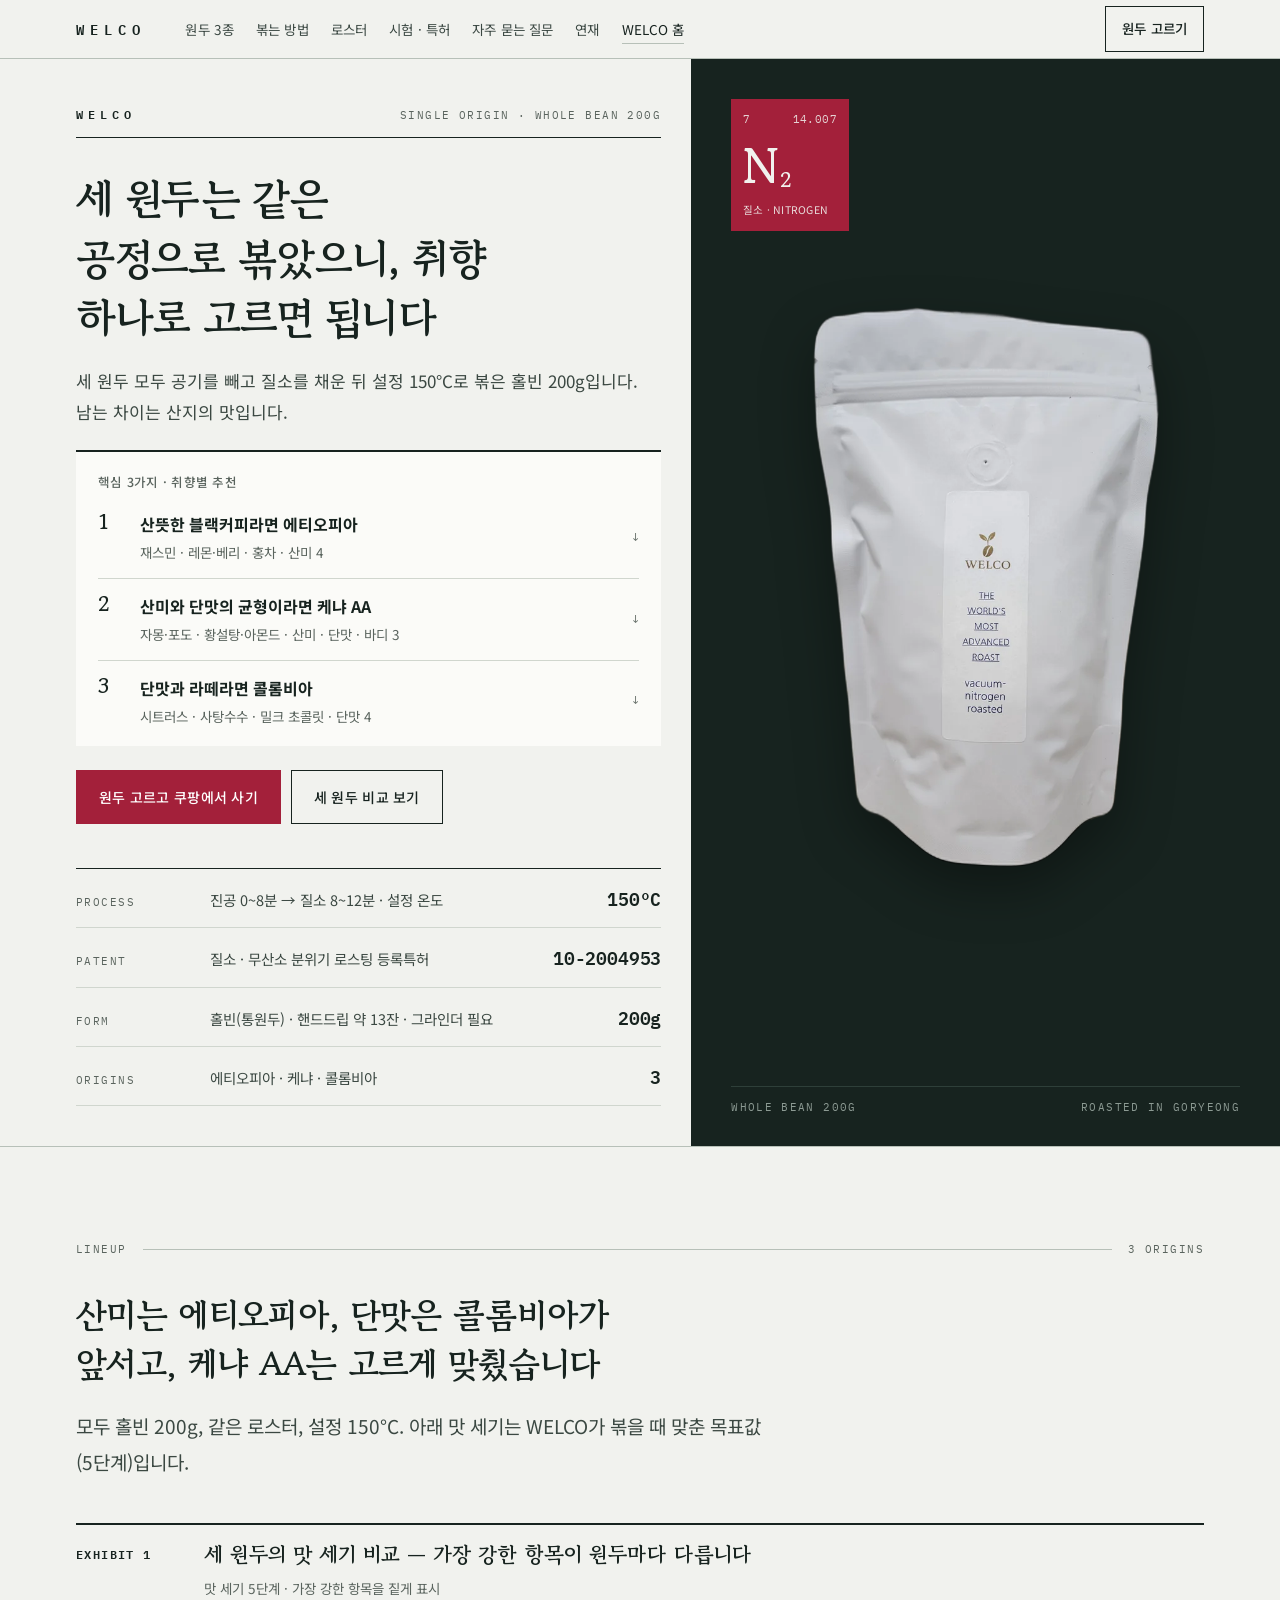
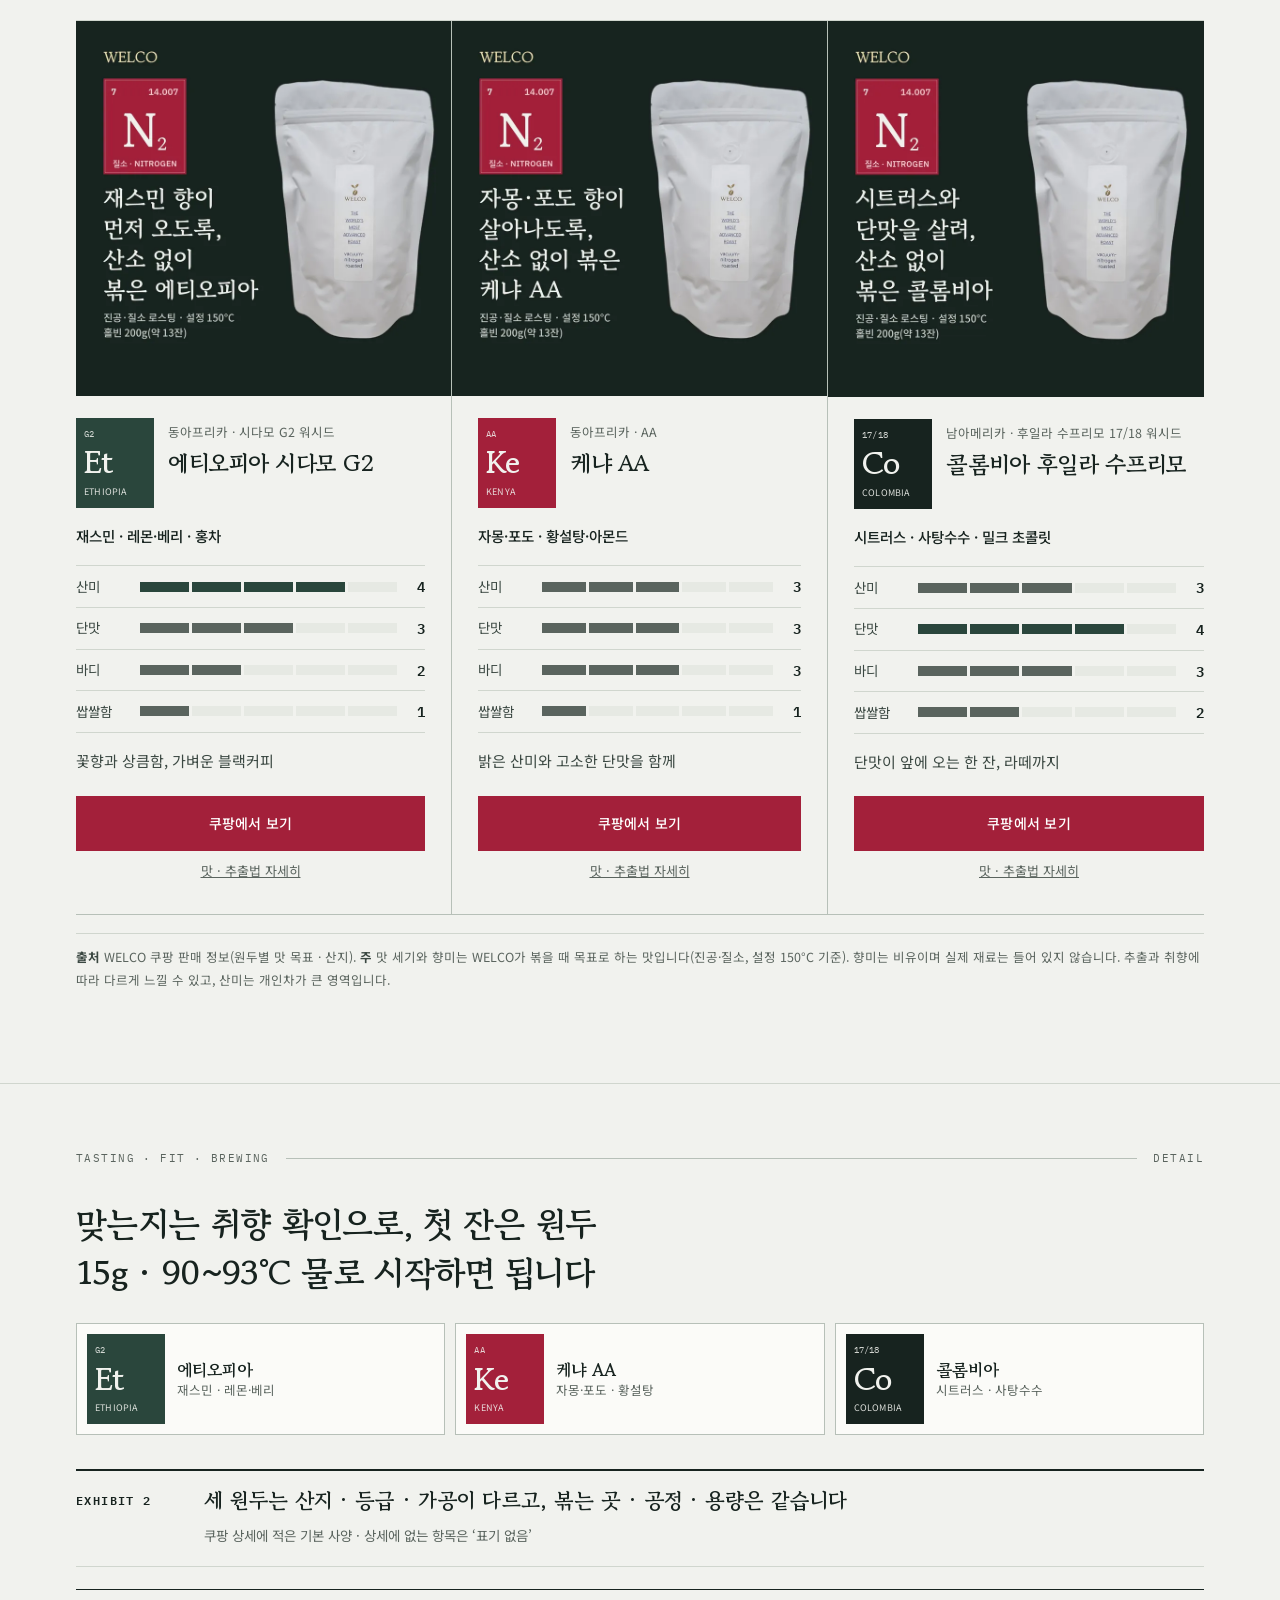
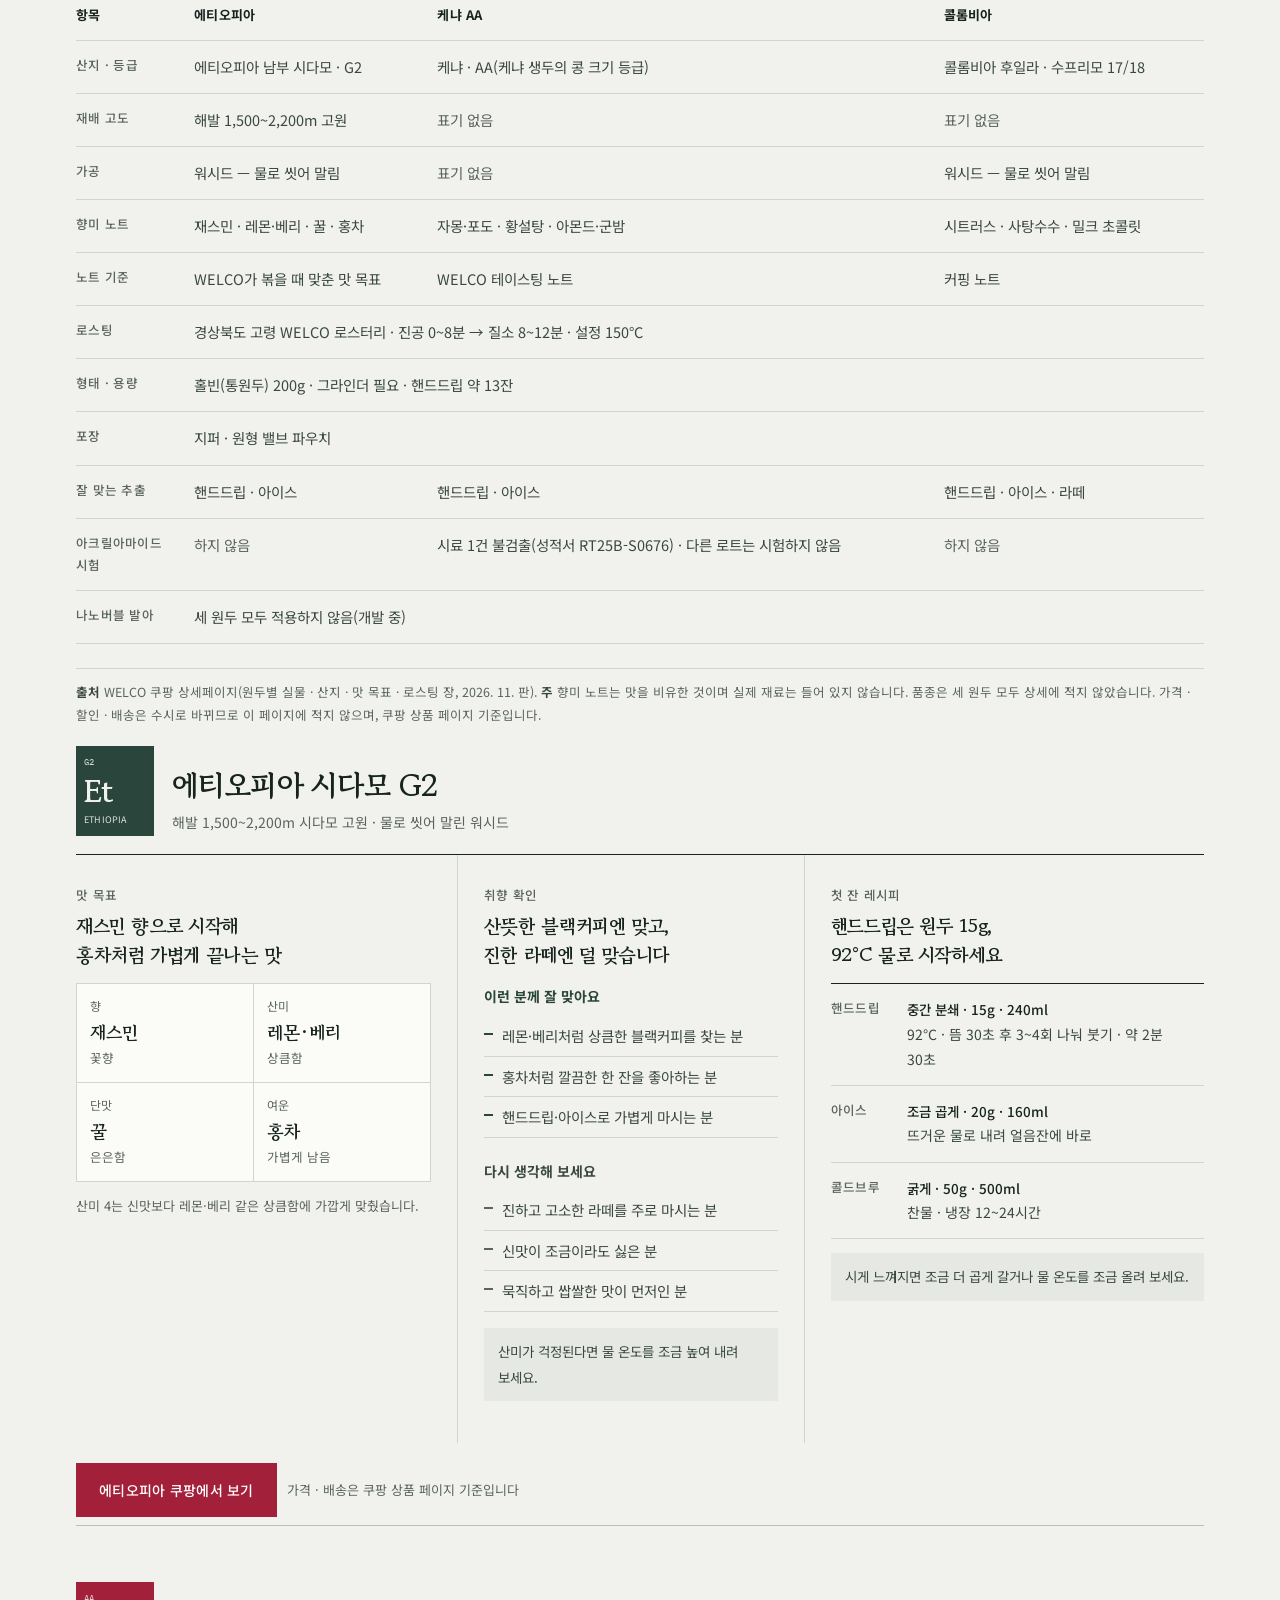
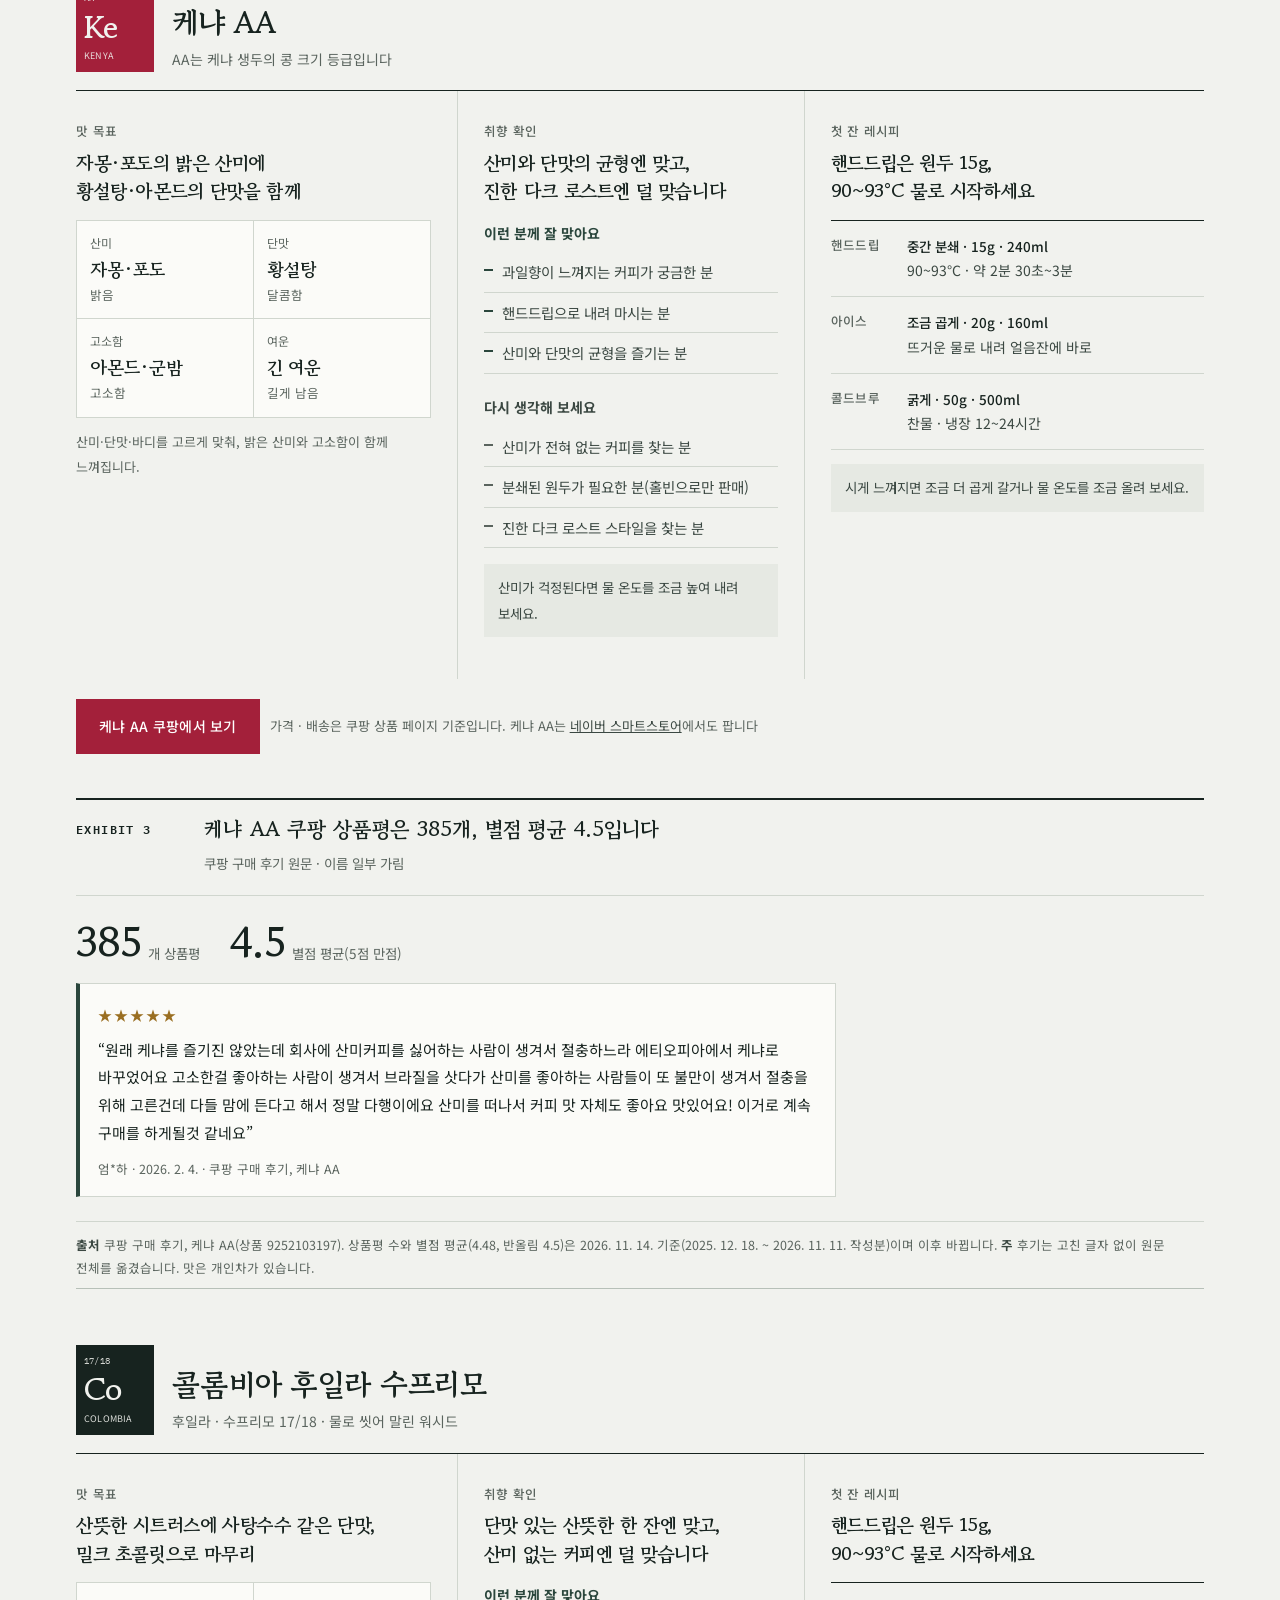
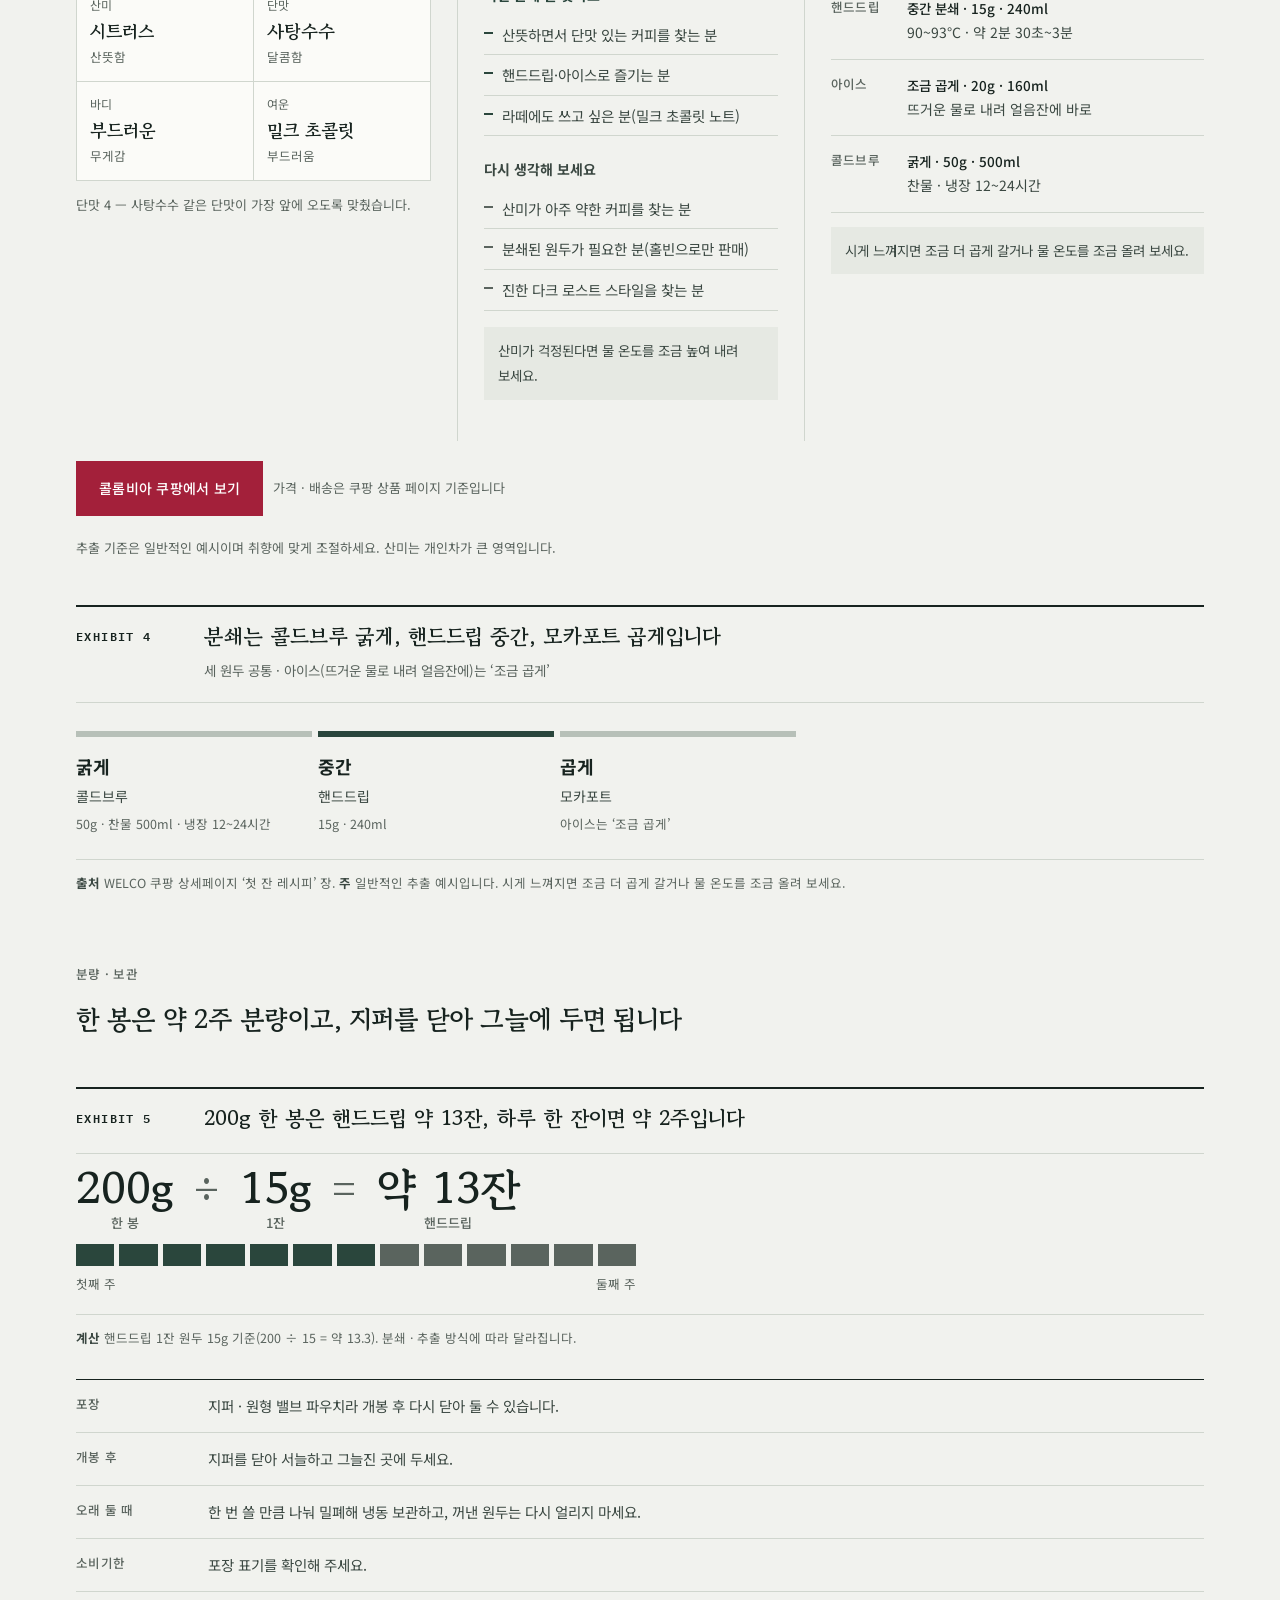
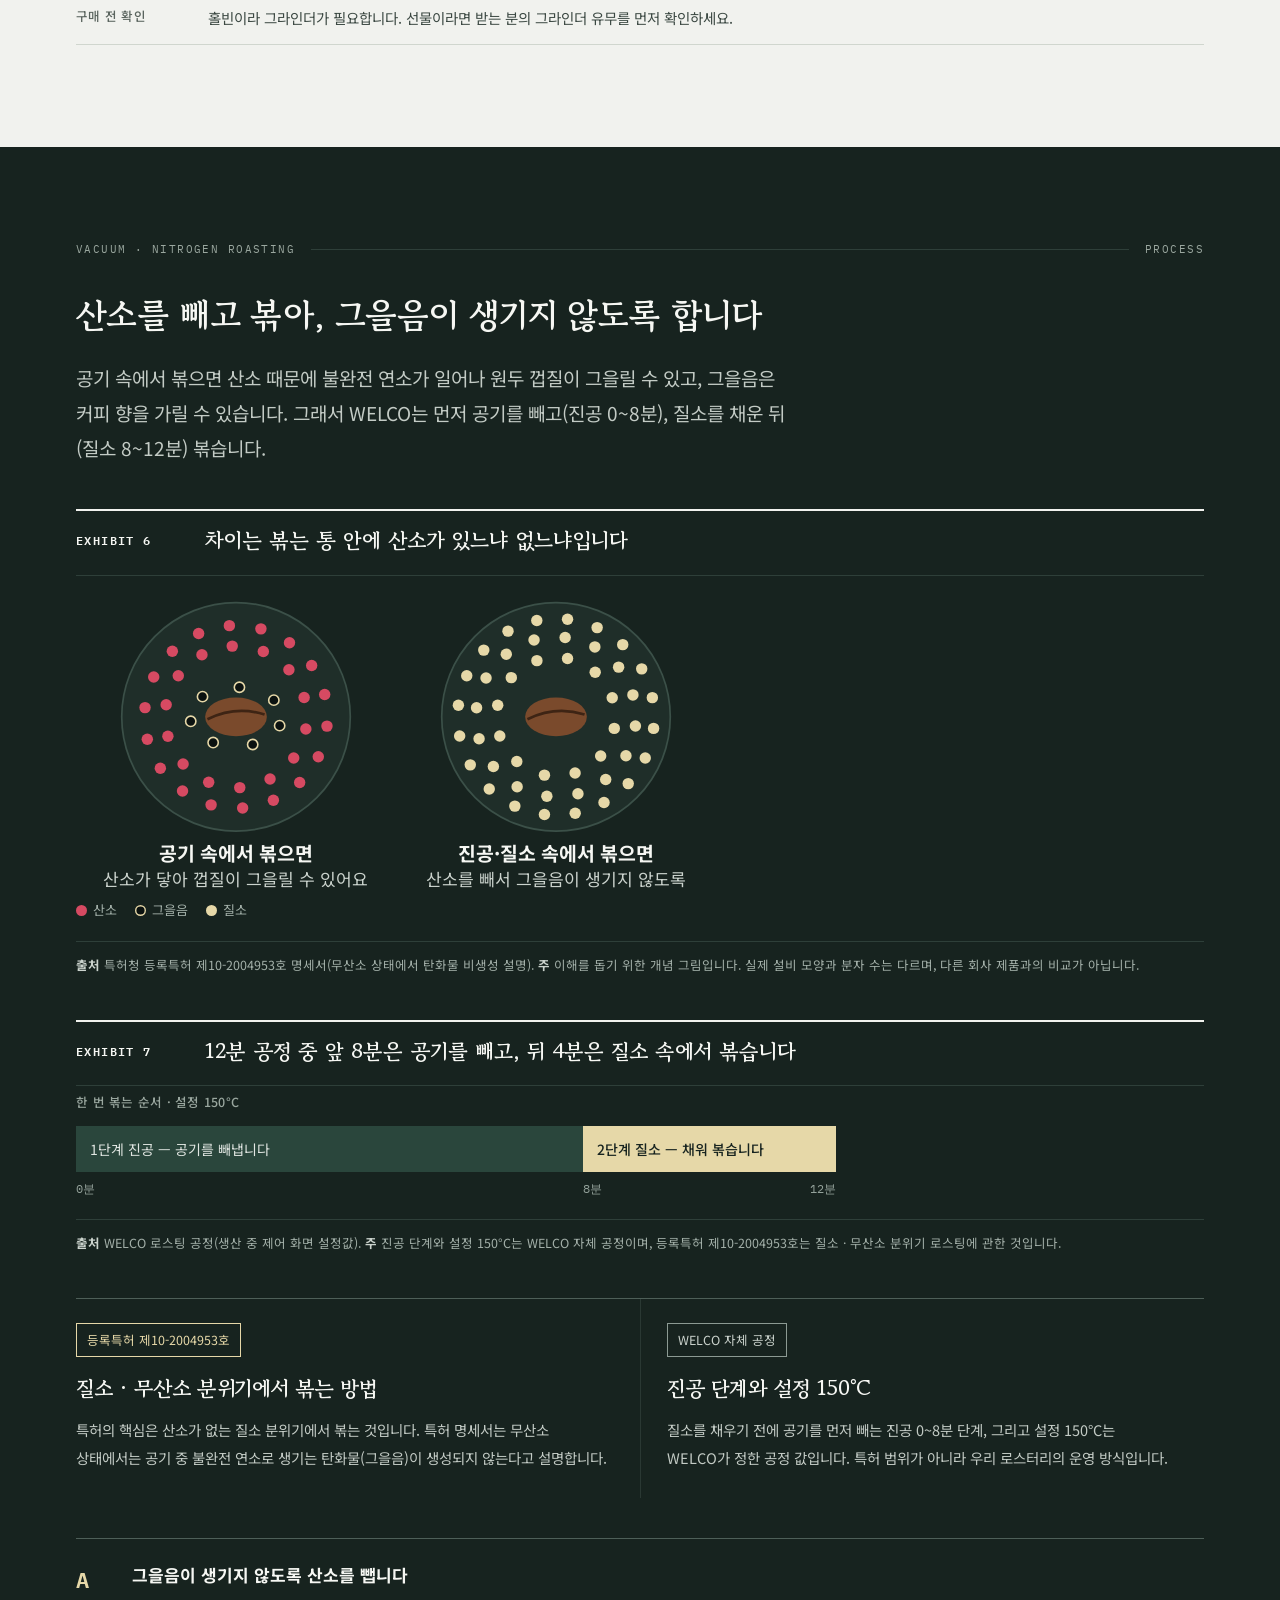
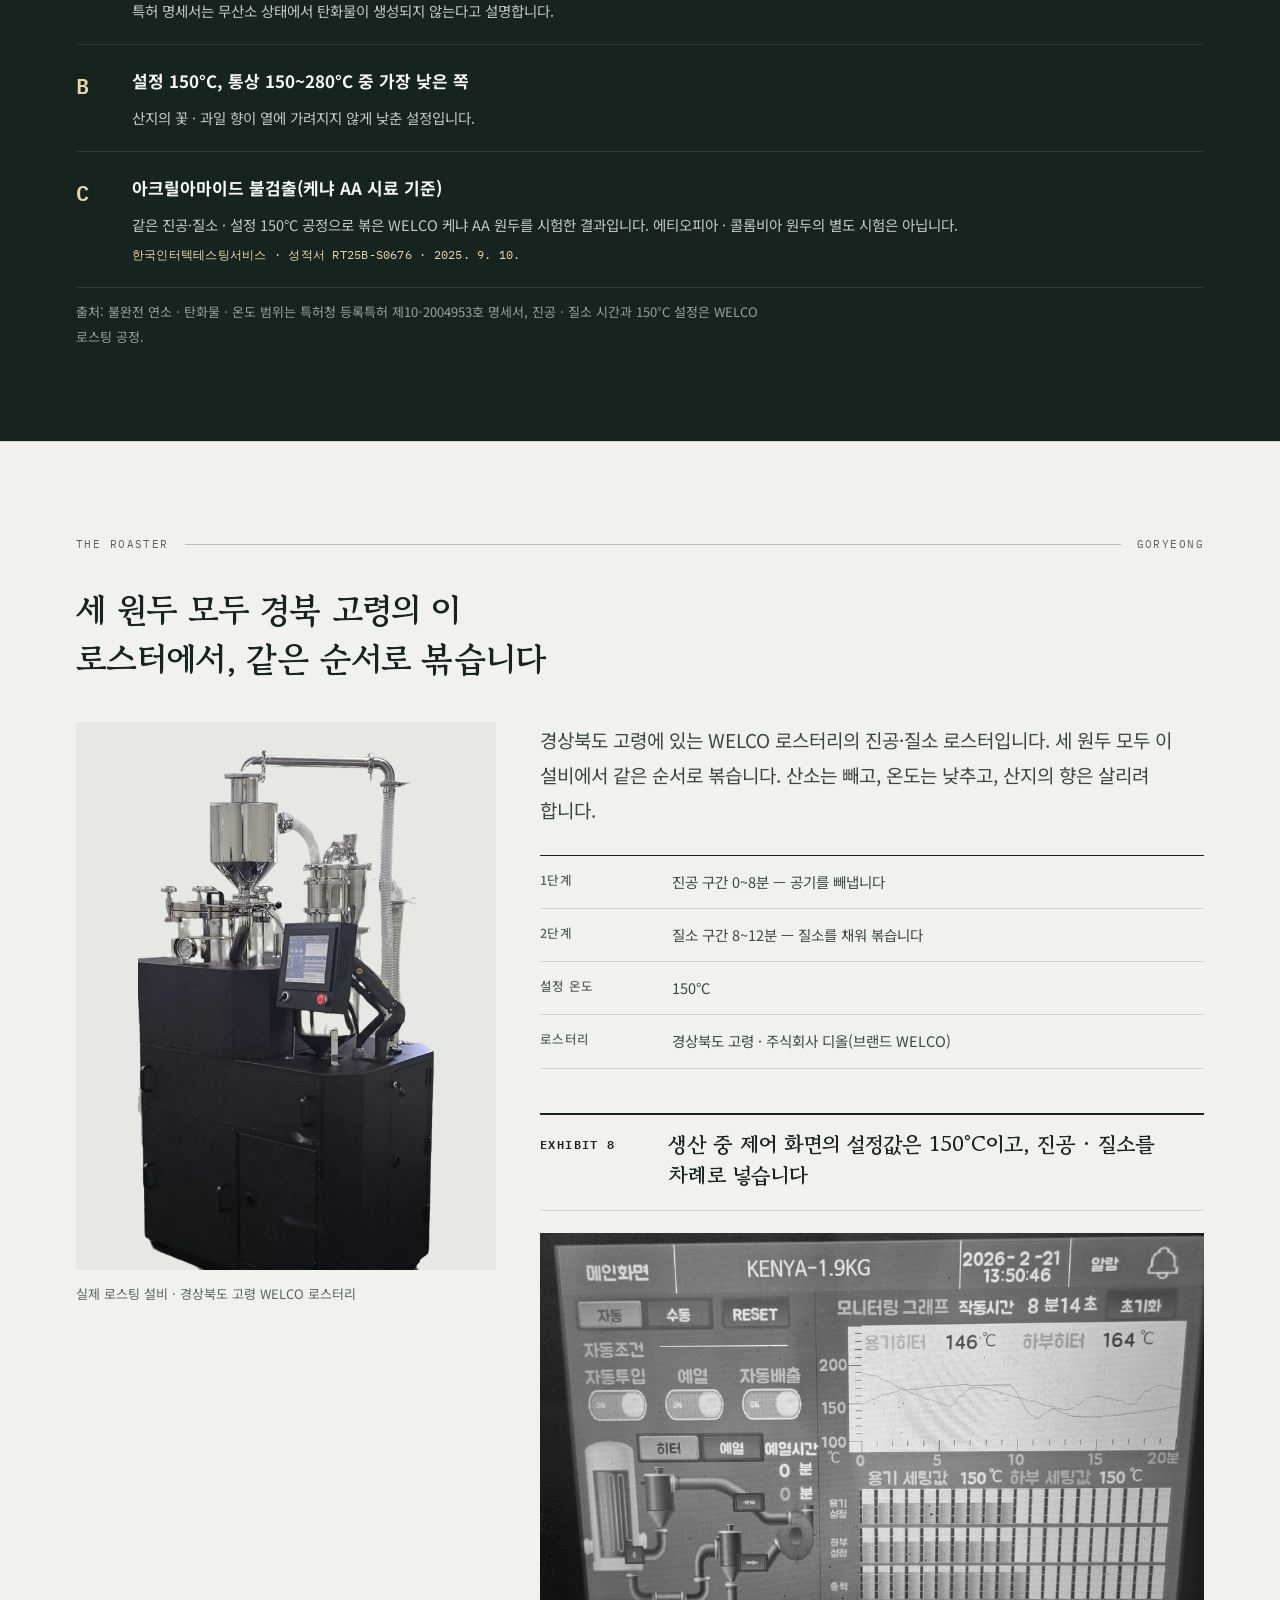
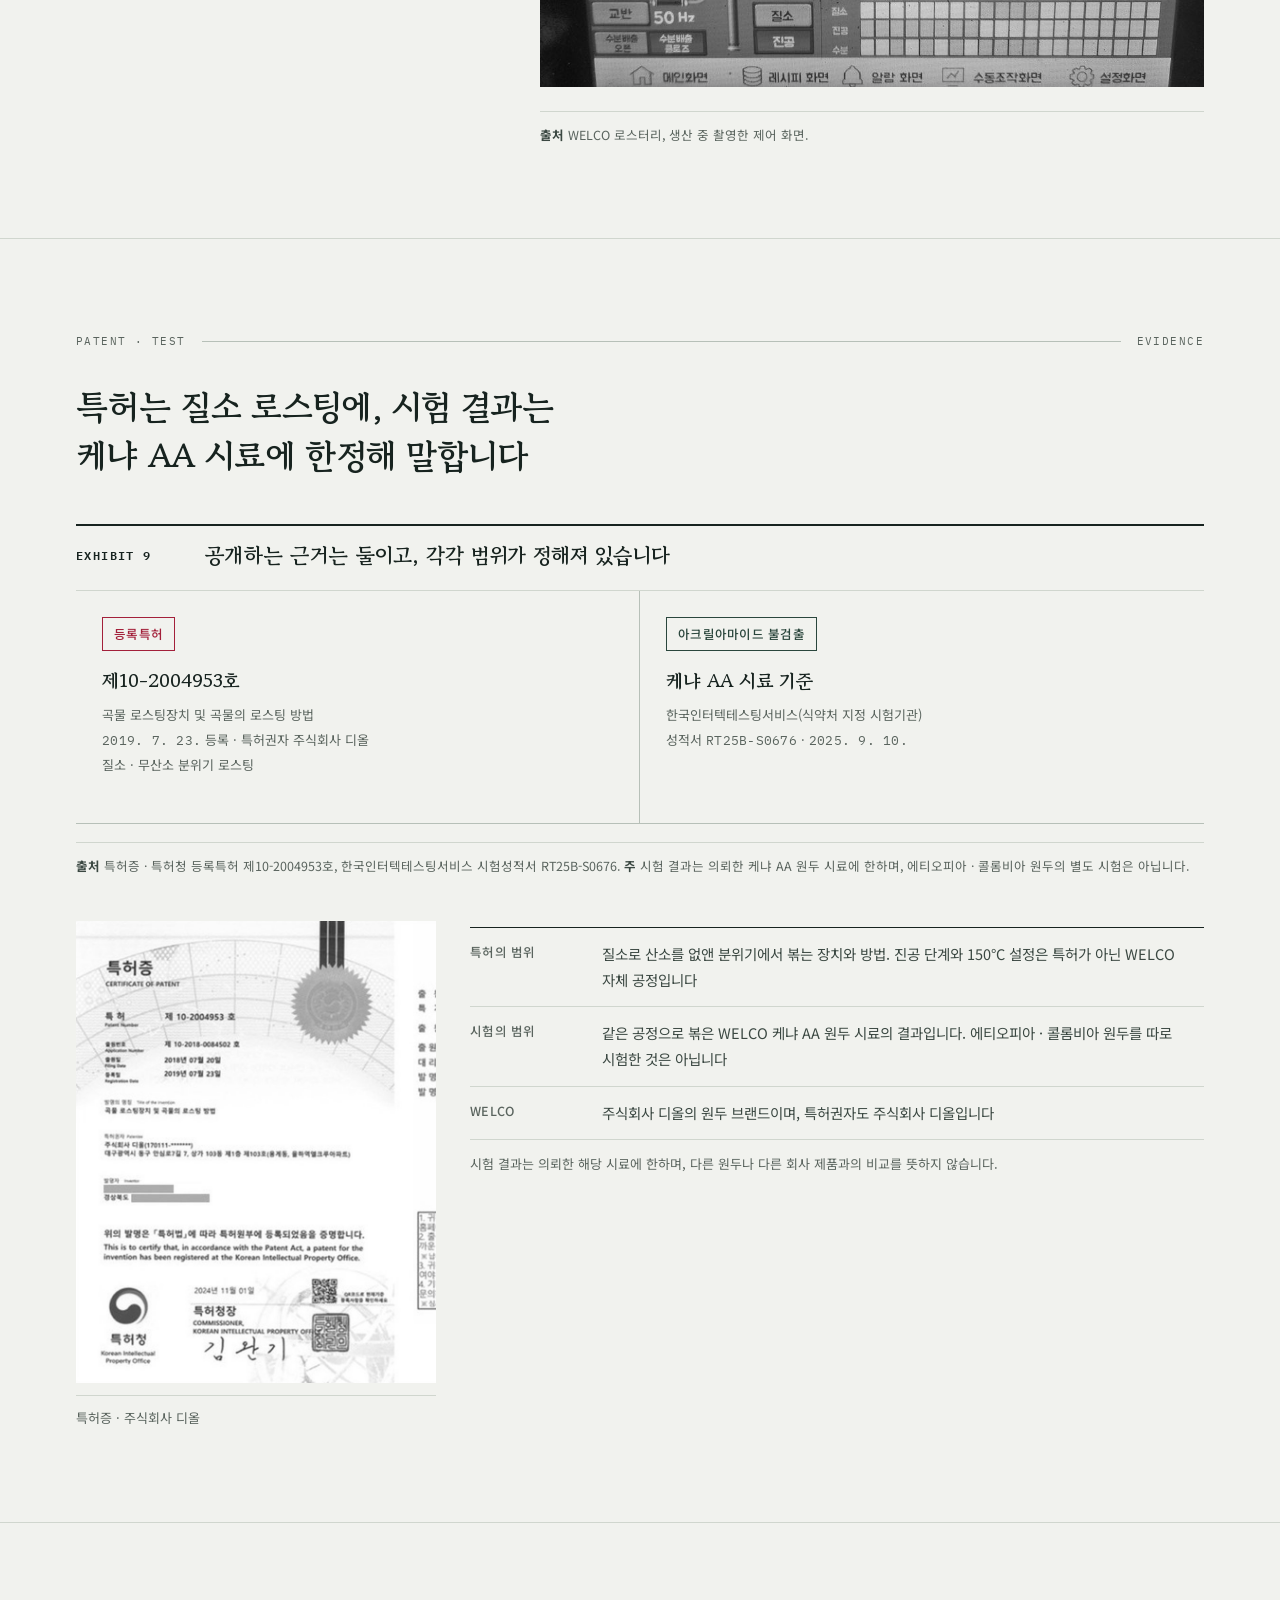
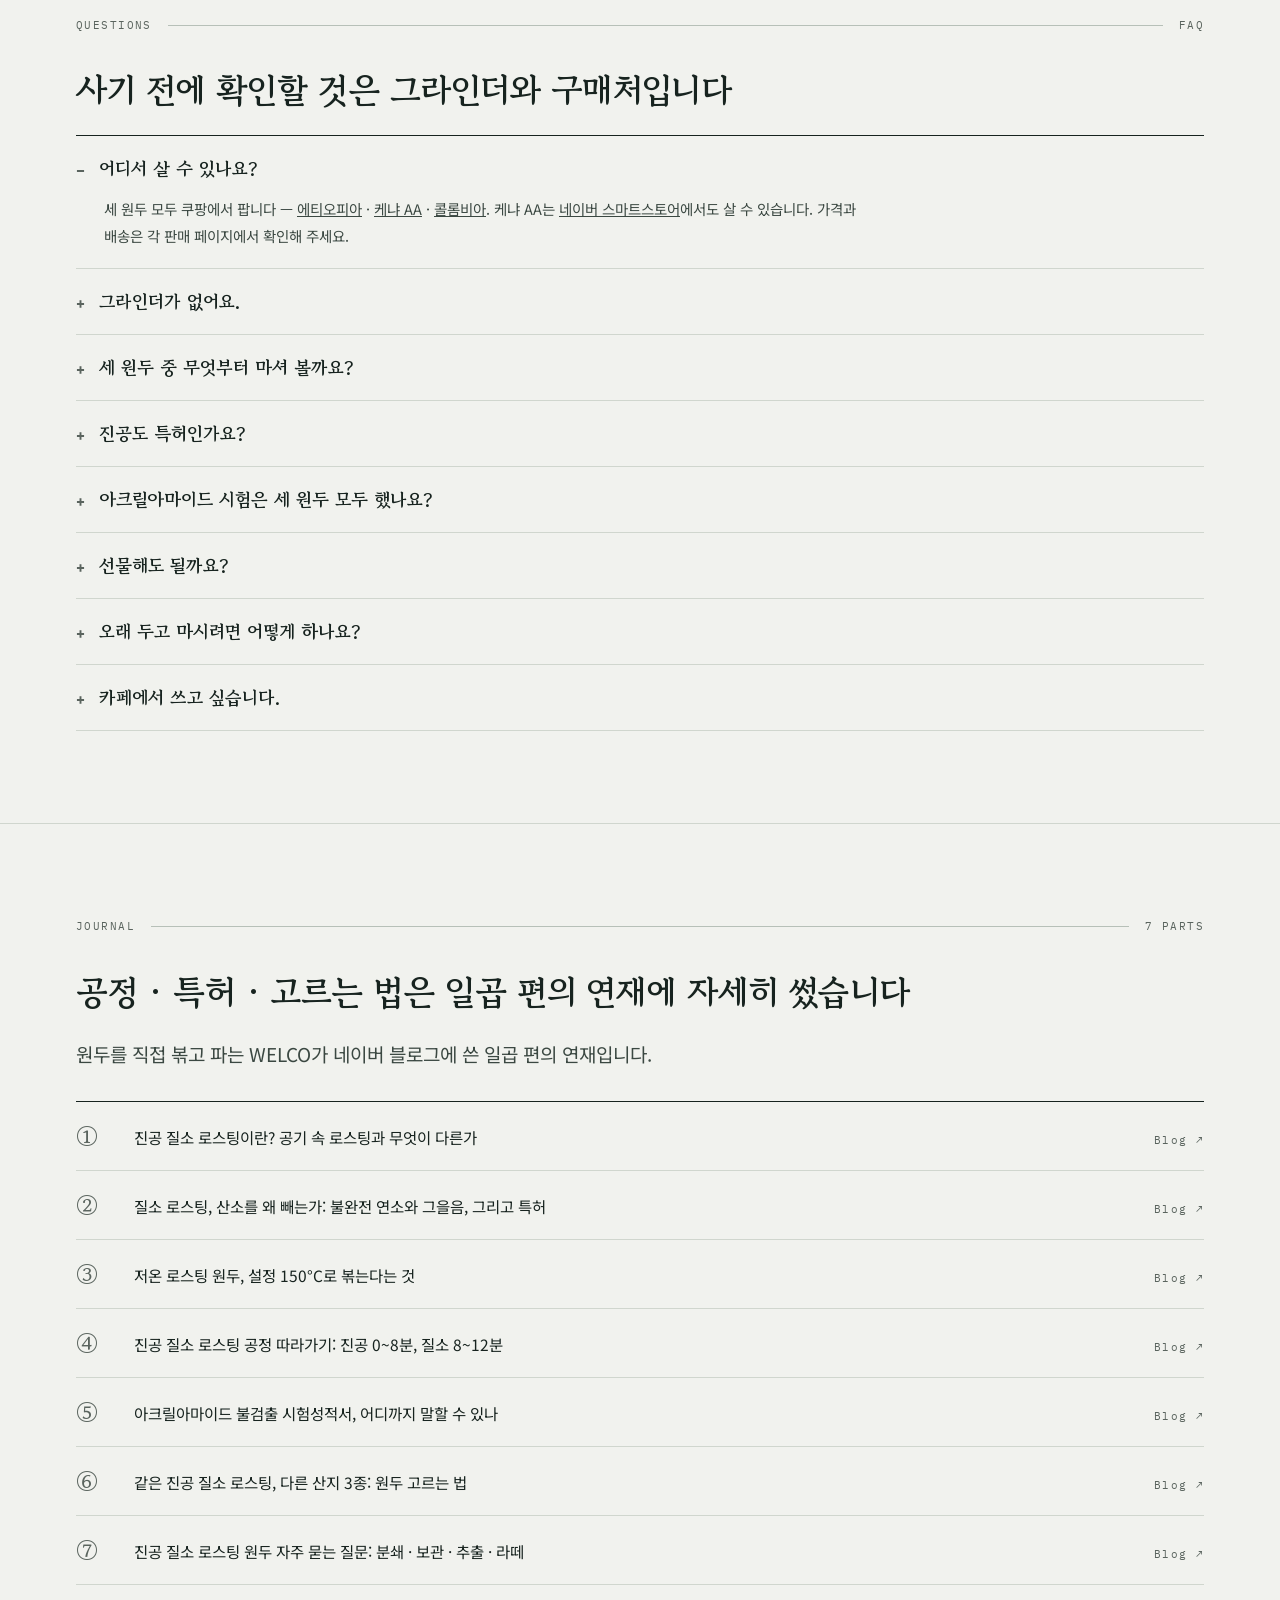
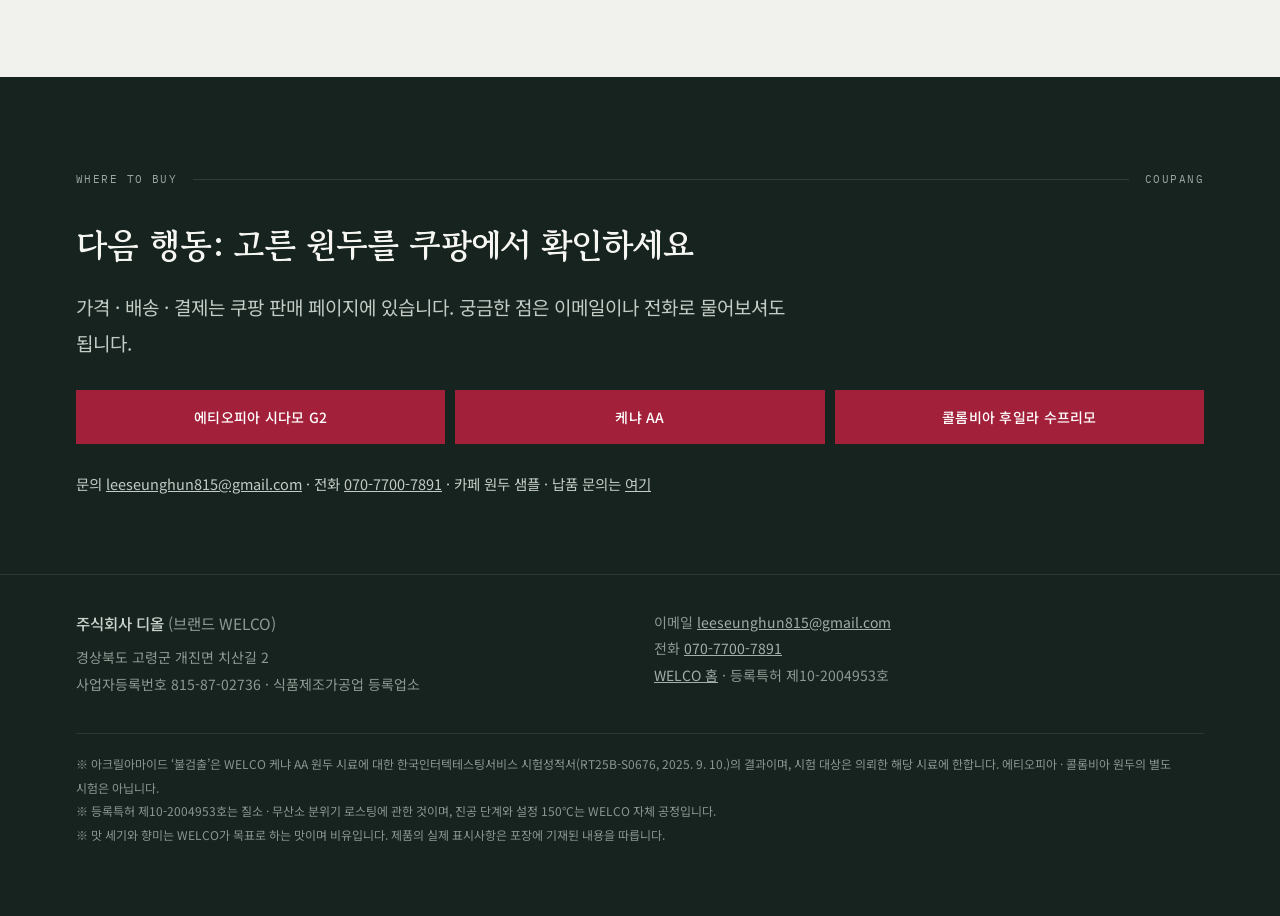
==== shop.html @ 60a8bdaa "shop: 쿠팡 상세에만 있던 정보 반영(기본 사양·후기·분쇄 가이드) - Exhibit 2 세 원두 기본 사양 비교(산지·등급·고도·가공·노트 기준·로스팅·형태·포장·추출·아크릴" ====
<!DOCTYPE html>
<!--
  ============================================================================
  WELCO (주식회사 디올) — B2C 원두 3종 / shop.html  (v3, 2026-11-15)
  디자인 시스템 v3 "N₂ SHEET" — assets/spec.css 를 index.html과 공유한다.

  내용 원천 = 쿠팡 판매 정보(상세 원고 premium.py · premium_kenya.py · premium_colombia.py
  의 s_summary · s_real · s_taste · s_fit · s_brew · s_qty · s_why · s_next 와 LINEUP 값,
  kenya_reviews_patch.py 의 케냐 쿠팡 구매 후기 — 원문 전체만, 금지 표현이 든 후기는 뺀다). 이 범위 밖 사실은 쓰지 않는다.
  쿠팡 상세 ↔ 홈페이지 대조표 = 쿠팡\홍보방법_2026-11-15\홈페이지_쿠팡상세_대조_v1.0.md
  ⚑ 가격·재고 상태는 적지 않는다(2026-08-10 원칙). 구매는 쿠팡 링크로 보낸다.
  ⚑ 특허(제10-2004953호) = 질소·무산소 분위기 로스팅. 진공 단계는 WELCO 자체 공정 — 섞어 쓰지 않는다.
  ⚑ 아크릴아마이드는 "케냐 AA 시료 기준" 범위를 붙여서만 쓴다.
  ============================================================================
-->
<html lang="ko">
<head>
<meta charset="utf-8">
<meta name="viewport" content="width=device-width, initial-scale=1">
<title>WELCO 원두 3종 — 산소를 뺀 방에서 볶은 싱글오리진 | 에티오피아 · 케냐 · 콜롬비아</title>
<meta name="description" content="공기를 빼고(진공) 질소를 채운 뒤 설정 150°C로 볶은 WELCO 싱글오리진 홀빈 200g. 에티오피아 시다모 G2 · 케냐 AA · 콜롬비아 후일라 수프리모의 맛 지도와 추출법, 질소 로스팅 등록특허 제10-2004953호. 구매는 쿠팡에서.">
<meta property="og:title" content="WELCO — 산소를 뺀 방에서 볶은 싱글오리진">
<meta property="og:description" content="에티오피아 · 케냐 · 콜롬비아. 같은 진공·질소 공법, 산지만 다른 세 가지 원두.">
<meta property="og:image" content="https://welco-coffee.github.io/assets/img/og-lineup.jpg">
<meta property="og:url" content="https://welco-coffee.github.io/shop.html">
<meta property="og:type" content="website">
<meta property="og:locale" content="ko_KR">
<meta name="twitter:card" content="summary_large_image">
<link rel="canonical" href="https://welco-coffee.github.io/shop.html">
<link rel="icon" href="assets/logo.png">
<link rel="preload" as="image" href="assets/img/pouch.webp" type="image/webp" fetchpriority="high">
<link rel="preconnect" href="https://fonts.googleapis.com">
<link rel="preconnect" href="https://fonts.gstatic.com" crossorigin>
<script type="application/ld+json">
{
  "@context": "https://schema.org",
  "@graph": [
    {
      "@type": "Product",
      "@id": "https://welco-coffee.github.io/shop.html#ethiopia",
      "name": "WELCO 에티오피아 시다모 G2 원두 (홀빈 200g)",
      "brand": {"@type": "Brand", "name": "WELCO"},
      "image": "https://welco-coffee.github.io/assets/img/ethiopia-01.webp",
      "description": "재스민 · 레몬·베리 · 홍차. 해발 1,500~2,200m 시다모 고원 G2 워시드를 진공·질소, 설정 150°C로 볶은 홀빈.",
      "manufacturer": {"@type": "Organization", "name": "주식회사 디올"},
      "offers": {"@type": "Offer", "url": "https://www.coupang.com/vp/products/9765493123", "seller": {"@type": "Organization", "name": "주식회사 디올"}}
    },
    {
      "@type": "Product",
      "@id": "https://welco-coffee.github.io/shop.html#kenya",
      "name": "WELCO 케냐 AA 원두 (홀빈 200g)",
      "brand": {"@type": "Brand", "name": "WELCO"},
      "image": "https://welco-coffee.github.io/assets/img/kenya-01.webp",
      "description": "자몽·포도 · 황설탕·아몬드. 케냐 AA를 진공·질소, 설정 150°C로 볶은 홀빈.",
      "manufacturer": {"@type": "Organization", "name": "주식회사 디올"},
      "offers": {"@type": "Offer", "url": "https://www.coupang.com/vp/products/9252103197", "seller": {"@type": "Organization", "name": "주식회사 디올"}}
    },
    {
      "@type": "Product",
      "@id": "https://welco-coffee.github.io/shop.html#colombia",
      "name": "WELCO 콜롬비아 후일라 수프리모 원두 (홀빈 200g)",
      "brand": {"@type": "Brand", "name": "WELCO"},
      "image": "https://welco-coffee.github.io/assets/img/colombia-01.webp",
      "description": "시트러스 · 사탕수수 · 밀크 초콜릿. 콜롬비아 후일라 수프리모 17/18 워시드를 진공·질소, 설정 150°C로 볶은 홀빈.",
      "manufacturer": {"@type": "Organization", "name": "주식회사 디올"},
      "offers": {"@type": "Offer", "url": "https://www.coupang.com/vp/products/9765914575", "seller": {"@type": "Organization", "name": "주식회사 디올"}}
    }
  ]
}
</script>
<link href="https://fonts.googleapis.com/css2?family=Gowun+Batang:wght@400;700&family=Noto+Sans+KR:wght@400;500;700&family=IBM+Plex+Mono:wght@500;600&display=swap" rel="stylesheet">
<link rel="stylesheet" href="assets/spec.css">
<style>
  /* ── 이 페이지에만 쓰는 규칙 ─────────────────────────────── */

  /* 히어로 오른쪽: 잉크 판 위에 실물 봉투, 왼쪽 위에 N₂ 칸 */
  .hero .R{background:var(--ink); border-left:0;}
  .hero .R .el{position:absolute; left:40px; top:40px;}
  .hero .R img{max-height:560px; filter:drop-shadow(0 22px 26px rgba(0,0,0,.34));}
  .hero .R figcaption{color:#8C9A93; border-top-color:#2E3F39;}
  .hero h1{font-size:42px; line-height:1.42; margin-top:30px;}
  .hero .L{padding-top:44px;}
  .hero .lede{font-size:17px; margin:18px 0 22px;}
  .hero .exec{margin-bottom:24px;}
  .ex .lineup{margin-top:0; border-top:0;}
  .ex .calc{margin-top:8px;}
  .ex .chamber{margin-top:6px;}
  .ex .tl{margin-top:0;}
  @media(max-width:980px){
    /* 결론 먼저: 좁은 화면에서는 결론 · 요약 · 구매 버튼이 사진보다 먼저 온다 */
    .hero .R{order:2; padding:30px 20px 52px;}
    .hero .L{padding-bottom:40px;}
    .hero .R .el{left:20px; top:20px;}
    .hero .R img{max-height:300px;}
  }
  /* 모바일: 사진 띠를 낮게 눌러 첫 화면에 제목과 구매 버튼이 함께 들어오게 한다 */
  @media(max-width:700px){ .hero h1{font-size:26px; line-height:1.5; margin-top:0;} .hero .exec{margin-bottom:18px;} .hero .lede{font-size:15.5px;} .hero .R{padding:20px 20px 44px;} .hero .R figcaption{bottom:12px;} .hero .lede{margin:16px 0 22px;} .hero .L{padding-top:22px;} .hero .cta-row{margin-bottom:30px;} .hero .R img{max-height:300px;} }

  /* 원두 3종 비교 카드 */
  .lineup{display:grid; grid-template-columns:repeat(3,minmax(0,1fr)); border-top:1px solid var(--ink); margin-top:38px;}
  .card{padding:0 26px 30px; border-right:1px solid var(--rule2); border-bottom:1px solid var(--rule2); display:flex; flex-direction:column; min-width:0;}
  .card:first-child{padding-left:0;} .card:last-child{border-right:0; padding-right:0;}
  .card .ph{margin:0 -26px 0; background:var(--ink); aspect-ratio:1/1; overflow:hidden;}
  .card:first-child .ph{margin-left:0;} .card:last-child .ph{margin-right:0;}
  .card .ph img{width:100%; height:100%; object-fit:cover;}
  .card .id{display:flex; gap:14px; align-items:flex-start; margin:22px 0 14px;}
  .card .id .reg{font-size:12.5px; color:var(--ink3); margin:2px 0 4px;}
  .card h3{font-size:23px; line-height:1.35;}
  .card .notes{font-size:14.5px; color:var(--ink); font-weight:500; margin:0 0 16px;}
  .card .one{font-size:15px; color:var(--ink2); margin:14px 0 20px;}
  .card .go{margin-top:auto; display:flex; flex-direction:column; gap:8px;}
  .card .go .btn{text-align:center;}
  .card .sub{font-size:13px; color:var(--ink3); text-align:center;}
  .card .sub a{color:var(--ink2);}

  /* 맛 지도: 5칸 막대. 가장 강한 항목 하나만 체리 */
  .taste{list-style:none; margin:0; padding:0; border-top:1px solid var(--rule);}
  .taste li{display:grid; grid-template-columns:52px minmax(0,1fr) 16px; gap:12px; align-items:center;
            padding:7px 0; border-bottom:1px solid var(--rule); font-size:13.5px; color:var(--ink2);}
  .taste .bar{display:grid; grid-template-columns:repeat(5,1fr); gap:3px; height:10px;}
  .taste .bar i{background:var(--paper2);}
  .taste .bar i.on{background:var(--ink3);}
  .taste li.top .bar i.on{background:var(--leaf);}
  .taste b{font-family:var(--mono); font-weight:600; font-size:14px; text-align:right; color:var(--ink);}

  /* 원두 바로가기 */
  .jump{display:grid; grid-template-columns:repeat(3,minmax(0,1fr)); gap:10px; margin:26px 0 10px;}
  .jump a{display:flex; gap:12px; align-items:center; padding:10px; border:1px solid var(--rule2); text-decoration:none; background:var(--raised); min-width:0;}
  .jump a:hover{border-color:var(--ink);}
  .jump .t2{font-family:var(--serif); font-weight:700; font-size:17px; line-height:1.35; color:var(--ink); min-width:0;}
  .jump small{display:block; font-family:var(--sans); font-weight:400; font-size:12.5px; color:var(--ink3);}
  @media(max-width:700px){ .jump{gap:6px;} .jump a{flex-direction:column; align-items:flex-start; gap:8px; padding:8px;} .jump .el.sm{width:52px; height:58px; padding:5px 6px;} .jump .el.sm .sym{font-size:22px;} .jump .el.sm .nm, .jump small{display:none;} .jump .t2{font-size:14.5px;} }

  /* 원두별 상세 */
  .bean{padding:56px 0 8px; border-top:1px solid var(--rule2);}
  .bean:first-of-type{border-top:0; padding-top:20px;}
  .bean .bh{display:flex; gap:18px; align-items:flex-end; padding-bottom:18px; border-bottom:1px solid var(--ink);}
  .bean .bh h3{font-size:30px; line-height:1.3;}
  .bean .bh p{margin:4px 0 0; font-size:14px; color:var(--ink3);}
  .bean .grid3{display:grid; grid-template-columns:1.1fr 1fr 1.15fr; gap:0;}
  .bean .grid3 > div{padding:24px 26px 26px; border-right:1px solid var(--rule); min-width:0;}
  .bean .grid3 > div:first-child{padding-left:0;} .bean .grid3 > div:last-child{border-right:0; padding-right:0;}
  .bean h4{font-size:19px; line-height:1.5; margin:4px 0 14px;}
  .tiles{display:grid; grid-template-columns:1fr 1fr; gap:1px; background:var(--rule); border:1px solid var(--rule);}
  .tiles div{background:var(--raised); padding:11px 13px 12px;}
  .tiles .k{display:block; font-size:12px; color:var(--ink3);}
  .tiles .v{display:block; font-family:var(--serif); font-weight:700; font-size:18px; line-height:1.4; margin:2px 0 1px;}
  .tiles .s{display:block; font-size:12.5px; color:var(--ink3);}
  .fit h5{font-size:14px; margin:0 0 6px; font-weight:700;}
  .fit h5.yes{color:var(--leaf);} .fit h5.no{color:var(--ink2); margin-top:20px;}
  .fit ul{list-style:none; margin:0; padding:0;}
  .fit li{position:relative; padding:6px 0 6px 18px; font-size:14.5px; color:var(--ink2); border-bottom:1px solid var(--rule);}
  .fit li::before{content:''; position:absolute; left:0; top:17px; width:9px; height:2px; background:var(--leaf);}
  .fit ul.no li::before{background:var(--ink3);}
  table.brew{border-top:1px solid var(--ink);}
  table.brew th{width:76px;}
  table.brew td{font-size:14px;}
  table.brew td .m{display:block; font-family:var(--sans); font-weight:500; font-size:13.5px; color:var(--ink); font-variant-numeric:tabular-nums;}
  .tip{font-size:13.5px; color:var(--ink2); background:var(--paper2); padding:11px 14px; margin-top:14px;}
  .bean .cta-row{display:flex; gap:10px; flex-wrap:wrap; margin-top:20px; align-items:center;}
  .bean .cta-row .sub{font-size:13px; color:var(--ink3);}
  .bean .cta-row .sub a{color:var(--ink2);}

  /* 한 봉 계산 */
  .calc{display:flex; flex-wrap:wrap; align-items:baseline; gap:6px 18px; font-family:var(--serif); font-weight:700;
        font-size:44px; line-height:1.2; margin:26px 0 6px;}
  .calc small{display:block; font-family:var(--sans); font-weight:500; font-size:13px; color:var(--ink3); text-align:center;}
  .calc .op{color:var(--ink3); font-weight:400;}
  .calc .eq{color:var(--ink);}
  .cups{display:grid; grid-template-columns:repeat(13,1fr); gap:5px; max-width:560px; margin:14px 0 6px;}
  .cups i{height:22px; background:var(--leaf);} .cups i.w2{background:var(--ink3);}
  .cupl{display:flex; justify-content:space-between; max-width:560px; font-size:12.5px; color:var(--ink3);}

  /* 공법: 비교 그림과 시간 막대 */
  .chamber{width:100%; max-width:640px; height:auto; display:block; margin:30px 0 8px;}
  .chamber .wall{fill:#1F2E29; stroke:#3B5048; stroke-width:1.5;}
  .chamber .o2{fill:#D64A62;} .chamber .soot{fill:#0B1210; stroke:#E6D8A8; stroke-width:1.4;}
  .chamber .n2{fill:#E6D8A8;} .chamber .bean{fill:#7A4A2C;} .chamber .crease{stroke:#3E2414; stroke-width:2.4; fill:none;}
  .chamber text{font-family:'Noto Sans KR',sans-serif; fill:#CBD3CD; font-size:15px; text-anchor:middle;}
  .chamber text.t{fill:#F6F7F3; font-weight:700; font-size:17px;}
  .legend{display:flex; gap:18px; flex-wrap:wrap; font-size:13px; color:#A3B0A9; margin:0 0 6px;}
  .legend i{display:inline-block; width:11px; height:11px; border-radius:50%; margin-right:6px; vertical-align:-1px;}
  .tl{margin-top:44px; max-width:760px;}
  .tl .track{display:grid; grid-template-columns:8fr 4fr; height:46px;}
  .tl .vac{background:#2A463C; color:#E2E7E3; display:flex; align-items:center; padding:0 14px; font-size:14px;}
  .tl .nit{background:var(--jasmine); color:var(--ink); display:flex; align-items:center; padding:0 14px; font-size:14px; font-weight:500;}
  .tl .ticks{display:grid; grid-template-columns:8fr 4fr; font-family:var(--mono); font-size:12px; color:#94A29B; margin-top:6px;}
  .tl .ticks span:last-child{display:flex; justify-content:space-between;}
  .bound{display:grid; grid-template-columns:1fr 1fr; border-top:1px solid #4E5F58; margin-top:44px;}
  .bound > div{padding:24px 26px 26px 0; min-width:0;}
  .bound > div + div{padding-left:26px; border-left:1px solid #2A3833;}
  .bound .tag{display:inline-block; font-size:12.5px; padding:4px 10px; border:1px solid var(--jasmine); color:var(--jasmine); margin-bottom:12px;}
  .bound .tag.own{border-color:#8C9A93; color:#CBD3CD;}
  .bound h3{font-size:21px; margin-bottom:8px;}
  .bound p{font-size:14.5px; color:#C3CBC5; margin:0;}
  .adv{list-style:none; margin:40px 0 0; padding:0; border-top:1px solid #4E5F58;}
  .adv li{display:grid; grid-template-columns:42px minmax(0,1fr); gap:6px 14px; padding:20px 0; border-bottom:1px solid #2A3833;}
  .adv .L{font-family:var(--mono); font-weight:600; font-size:22px; color:var(--jasmine); grid-row:span 2;}
  .adv b{font-size:17px; color:#F6F7F3; font-weight:700;}
  .adv p{margin:0; font-size:14.5px; color:#C3CBC5;}
  .adv .chip{display:block; font-family:var(--mono); font-size:12px; color:var(--jasmine); letter-spacing:.02em; margin-top:6px;}

  /* 원두 기본 사양 비교표(3열) — 좁은 화면에서는 항목별로 쌓는다 */
  table.sp3{border-top:1px solid var(--ink); margin:0;}
  table.sp3 thead th{font-size:13px; color:var(--ink); font-weight:700; white-space:normal; width:auto;}
  table.sp3 thead th:first-child, table.sp3 tbody th{width:118px; white-space:normal;}
  table.sp3 td{font-size:14.5px; color:var(--ink2);}
  table.sp3 td.na{color:var(--ink3);}
  /* 쿠팡 구매 후기 원문 */
  .rv-sum{display:flex; flex-wrap:wrap; align-items:baseline; gap:4px 30px; margin:2px 0 4px;}
  .rv-sum b{font-family:var(--serif); font-size:40px; line-height:1.1; color:var(--ink);}
  .rv-sum span{font-size:13.5px; color:var(--ink3); margin-left:6px;}
  .rv{margin:16px 0 0; max-width:760px;}
  .rv blockquote{margin:0; padding:16px 18px; background:var(--raised); border:1px solid var(--rule); border-left:4px solid var(--leaf);}
  .rv blockquote p{margin:6px 0 10px; font-size:15px; line-height:1.85; color:var(--ink);}
  .rv .st{color:#9A6F22; letter-spacing:2px; font-size:14px;}
  .rv cite{display:block; font-style:normal; font-size:12.5px; color:var(--ink3);}
  /* 분쇄 굵기 */
  .grind{display:grid; grid-template-columns:repeat(3,minmax(0,1fr)); gap:6px; max-width:720px; margin:6px 0 0;}
  .grind div{border-top:6px solid var(--rule2); padding:12px 0 0; min-width:0;}
  .grind div.mid{border-top-color:var(--leaf);}
  .grind b{display:block; font-size:18px; color:var(--ink);}
  .grind span{display:block; font-size:14px; color:var(--ink2);}
  .grind small{display:block; font-size:12.5px; color:var(--ink3); margin-top:2px;}
  .fit .tip{margin-top:16px;}
  @media(max-width:700px){
    table.sp3, table.sp3 thead, table.sp3 tbody, table.sp3 tr, table.sp3 th, table.sp3 td{display:block; width:auto !important;}
    table.sp3 thead{display:none;}
    table.sp3 tr{border-bottom:1px solid var(--rule); padding:12px 0;}
    table.sp3 th, table.sp3 td{border:0; padding:0;}
    table.sp3 tbody th{font-size:12.5px; padding-bottom:6px;}
    table.sp3 td{font-size:14.5px; padding:3px 0;}
    table.sp3 td::before{content:attr(data-h); display:block; font-size:12px; color:var(--ink3); font-weight:400;}
    .grind b{font-size:16px;} .grind span{font-size:13px;}
  }
  /* 로스터 */
  .rost{display:grid; grid-template-columns:minmax(0,420px) minmax(0,1fr); gap:44px; margin-top:38px; align-items:start;}
  .rost .stage{background:var(--paper2); padding:28px 20px 0; display:flex; justify-content:center;}
  .rost .stage img{max-height:520px; width:auto;}
  .rost .ex-b img{width:100%; height:auto;}

  /* 연재 목록 */
  .series{list-style:none; margin:30px 0 0; padding:0; border-top:1px solid var(--ink); counter-reset:s;}
  .series li{border-bottom:1px solid var(--rule);}
  .series a{display:grid; grid-template-columns:44px minmax(0,1fr) auto; gap:14px; align-items:baseline;
            padding:15px 0; text-decoration:none;}
  .series a:hover .ti{color:var(--cherry);}
  .series .no{font-family:var(--serif); font-weight:700; font-size:20px; color:var(--ink3);}
  .series .ti{font-size:15.5px; color:var(--ink);}
  .series .ar{font-family:var(--mono); font-size:11px; letter-spacing:.12em; color:var(--ink3);}

  .buyrow{display:grid; grid-template-columns:repeat(3,minmax(0,1fr)); gap:10px; margin-top:30px;}
  .buyrow .btn{text-align:center;}

  @media(max-width:980px){
    .lineup{grid-template-columns:1fr;}
    .card, .card:first-child, .card:last-child{padding:0 0 30px; border-right:0;}
    .card .ph, .card:first-child .ph, .card:last-child .ph{margin:28px 0 0; aspect-ratio:auto; max-height:none;}
    .card:first-child .ph{margin-top:0;}
    .bean .grid3{grid-template-columns:1fr;}
    .bean .grid3 > div, .bean .grid3 > div:first-child, .bean .grid3 > div:last-child{padding:22px 0; border-right:0; border-bottom:1px solid var(--rule);}
    .rost{grid-template-columns:1fr;}
    .rost .stage img{max-height:380px;}
    .buyrow{grid-template-columns:1fr;}
  }
  @media(max-width:700px){
    .bound{grid-template-columns:1fr;}
    .bound > div{padding:22px 0;}
    .bound > div + div{padding-left:0; border-left:0; border-top:1px solid #2A3833;}
    .calc{font-size:30px; gap:4px 12px;}
    .bean .bh{gap:14px;} .bean .bh h3{font-size:23px;}
    .tl .vac, .tl .nit{font-size:12.5px; padding:0 10px;}
    .series a{grid-template-columns:30px minmax(0,1fr); }
    .series .ar{display:none;}
    .series .ti{font-size:15px;}
    .card h3{font-size:21px;}
  }
</style>
</head>
<body>
<a class="skip" href="#main">본문으로 건너뛰기</a>

<header>
  <div class="wrap nav">
    <a class="wm" href="#top" translate="no">WELCO</a>
    <ul>
      <li><a href="#lineup">원두 3종</a></li>
      <li><a href="#process">볶는 방법</a></li>
      <li><a href="#roaster">로스터</a></li>
      <li><a href="#proof">시험 · 특허</a></li>
      <li><a href="#faq">자주 묻는 질문</a></li>
      <li><a href="#blog">연재</a></li>
      <li><a class="x" href="index.html">WELCO 홈</a></li>
    </ul>
    <a class="cta" href="#lineup">원두 고르기</a>
  </div>
</header>

<!-- ══ HERO ══════════════════════════════════════════════════ -->
<main id="main">
<div class="hero" id="top">
  <div class="L">
    <div class="top">
      <span class="mono" style="color:var(--ink); font-size:12px; letter-spacing:.42em; font-weight:600;">WELCO</span>
      <span class="mono">Single Origin · Whole Bean 200g</span>
    </div>

    <h1>세 원두는 같은 공정으로 볶았으니, 취향 하나로 고르면 됩니다</h1>

    <p class="lede">
      세 원두 모두 공기를 빼고 질소를 채운 뒤 설정 150°C로 볶은 홀빈 200g입니다. 남는 차이는 산지의 맛입니다.
    </p>

    <nav class="exec" aria-label="핵심 3가지">
      <span class="label">핵심 3가지 · 취향별 추천</span>
      <ol>
        <li><a href="#ethiopia"><span class="n">1</span><span class="c">산뜻한 블랙커피라면 에티오피아</span><span class="e">재스민 · 레몬·베리 · 홍차 · 산미 4</span><span class="go">↓</span></a></li>
        <li><a href="#kenya"><span class="n">2</span><span class="c">산미와 단맛의 균형이라면 케냐 AA</span><span class="e">자몽·포도 · 황설탕·아몬드 · 산미 · 단맛 · 바디 3</span><span class="go">↓</span></a></li>
        <li><a href="#colombia"><span class="n">3</span><span class="c">단맛과 라떼라면 콜롬비아</span><span class="e">시트러스 · 사탕수수 · 밀크 초콜릿 · 단맛 4</span><span class="go">↓</span></a></li>
      </ol>
    </nav>

    <div class="cta-row">
      <a class="btn btn-buy" href="#buy">원두 고르고 쿠팡에서 사기</a>
      <a class="btn btn-line" href="#lineup">세 원두 비교 보기</a>
    </div>

    <div class="specs">
      <div class="srow"><span class="mono">Process</span><span class="v">진공 0~8분 → 질소 8~12분 · 설정 온도</span><span class="n">150°C</span></div>
      <div class="srow"><span class="mono">Patent</span><span class="v">질소 · 무산소 분위기 로스팅 등록특허</span><span class="n">10-2004953</span></div>
      <div class="srow"><span class="mono">Form</span><span class="v">홀빈(통원두) · 핸드드립 약 13잔 · 그라인더 필요</span><span class="n">200g</span></div>
      <div class="srow"><span class="mono">Origins</span><span class="v">에티오피아 · 케냐 · 콜롬비아</span><span class="n">3</span></div>
    </div>
  </div>

  <figure class="R">
    <span class="el" aria-hidden="true"><span class="z"><span>7</span><span>14.007</span></span><span class="sym">N<sub>2</sub></span><span class="nm"><span class="ko">질소 · </span>NITROGEN</span></span>
    <img src="assets/img/pouch.webp" alt="WELCO 원두 200g 지퍼 · 밸브 파우치 실물"
         width="560" height="900" fetchpriority="high" decoding="async">
    <figcaption><span>Whole Bean 200g</span><span>Roasted in Goryeong</span></figcaption>
  </figure>
</div>

<!-- ══ 원두 3종 비교 ═════════════════════════════════════════ -->
<section class="sect" id="lineup">
  <div class="wrap">
    <div class="head"><span class="mono">Lineup</span><span class="line"></span><span class="mono">3 Origins</span></div>
    <h2 class="t act">산미는 에티오피아, 단맛은 콜롬비아가 앞서고, 케냐 AA는 고르게 맞췄습니다</h2>
    <p class="lede">
      모두 홀빈 200g, 같은 로스터, 설정 150°C. 아래 맛 세기는 WELCO가 볶을 때 맞춘 목표값(5단계)입니다.
    </p>

    <figure class="ex">
    <div class="ex-h"><span class="ex-no">Exhibit 1</span><p class="ex-t">세 원두의 맛 세기 비교 — 가장 강한 항목이 원두마다 다릅니다</p><p class="ex-sub">맛 세기 5단계 · 가장 강한 항목을 짙게 표시</p></div>
    <div class="lineup">
      <!-- 에티오피아 -->
      <article class="card">
        <div class="ph"><img src="assets/img/ethiopia-01.webp" alt="WELCO 에티오피아 — 재스민 향이 먼저 오도록, 산소 없이 볶은 에티오피아" width="800" height="800" loading="lazy" decoding="async"></div>
        <div class="id">
          <span class="el sm leaf" aria-hidden="true"><span class="z"><span>G2</span><span></span></span><span class="sym">Et</span><span class="nm">ETHIOPIA</span></span>
          <div><p class="reg">동아프리카 · 시다모 G2 워시드</p><h3>에티오피아 시다모 G2</h3></div>
        </div>
        <p class="notes">재스민 · 레몬·베리 · 홍차</p>
        <ul class="taste" aria-label="에티오피아 맛 세기 5단계 중">
          <li class="top"><span>산미</span><span class="bar"><i class="on"></i><i class="on"></i><i class="on"></i><i class="on"></i><i></i></span><b>4</b></li>
          <li><span>단맛</span><span class="bar"><i class="on"></i><i class="on"></i><i class="on"></i><i></i><i></i></span><b>3</b></li>
          <li><span>바디</span><span class="bar"><i class="on"></i><i class="on"></i><i></i><i></i><i></i></span><b>2</b></li>
          <li><span>쌉쌀함</span><span class="bar"><i class="on"></i><i></i><i></i><i></i><i></i></span><b>1</b></li>
        </ul>
        <p class="one">꽃향과 상큼함, 가벼운 블랙커피</p>
        <div class="go">
          <a class="btn btn-buy" href="https://www.coupang.com/vp/products/9765493123" target="_blank" rel="noopener">쿠팡에서 보기</a>
          <a class="sub" href="#ethiopia">맛 · 추출법 자세히</a>
        </div>
      </article>

      <!-- 케냐 -->
      <article class="card">
        <div class="ph"><img src="assets/img/kenya-01.webp" alt="WELCO 케냐 AA — 자몽·포도 향이 살아나도록, 산소 없이 볶은 케냐 AA" width="800" height="800" loading="lazy" decoding="async"></div>
        <div class="id">
          <span class="el sm" aria-hidden="true"><span class="z"><span>AA</span><span></span></span><span class="sym">Ke</span><span class="nm">KENYA</span></span>
          <div><p class="reg">동아프리카 · AA</p><h3>케냐 AA</h3></div>
        </div>
        <p class="notes">자몽·포도 · 황설탕·아몬드</p>
        <ul class="taste" aria-label="케냐 맛 세기 5단계 중">
          <li><span>산미</span><span class="bar"><i class="on"></i><i class="on"></i><i class="on"></i><i></i><i></i></span><b>3</b></li>
          <li><span>단맛</span><span class="bar"><i class="on"></i><i class="on"></i><i class="on"></i><i></i><i></i></span><b>3</b></li>
          <li><span>바디</span><span class="bar"><i class="on"></i><i class="on"></i><i class="on"></i><i></i><i></i></span><b>3</b></li>
          <li><span>쌉쌀함</span><span class="bar"><i class="on"></i><i></i><i></i><i></i><i></i></span><b>1</b></li>
        </ul>
        <p class="one">밝은 산미와 고소한 단맛을 함께</p>
        <div class="go">
          <a class="btn btn-buy" href="https://www.coupang.com/vp/products/9252103197" target="_blank" rel="noopener">쿠팡에서 보기</a>
          <a class="sub" href="#kenya">맛 · 추출법 자세히</a>
        </div>
      </article>

      <!-- 콜롬비아 -->
      <article class="card">
        <div class="ph"><img src="assets/img/colombia-01.webp" alt="WELCO 콜롬비아 — 시트러스와 단맛을 살려, 산소 없이 볶은 콜롬비아" width="800" height="800" loading="lazy" decoding="async"></div>
        <div class="id">
          <span class="el sm ink" aria-hidden="true"><span class="z"><span>17/18</span><span></span></span><span class="sym">Co</span><span class="nm">COLOMBIA</span></span>
          <div><p class="reg">남아메리카 · 후일라 수프리모 17/18 워시드</p><h3>콜롬비아 후일라 수프리모</h3></div>
        </div>
        <p class="notes">시트러스 · 사탕수수 · 밀크 초콜릿</p>
        <ul class="taste" aria-label="콜롬비아 맛 세기 5단계 중">
          <li><span>산미</span><span class="bar"><i class="on"></i><i class="on"></i><i class="on"></i><i></i><i></i></span><b>3</b></li>
          <li class="top"><span>단맛</span><span class="bar"><i class="on"></i><i class="on"></i><i class="on"></i><i class="on"></i><i></i></span><b>4</b></li>
          <li><span>바디</span><span class="bar"><i class="on"></i><i class="on"></i><i class="on"></i><i></i><i></i></span><b>3</b></li>
          <li><span>쌉쌀함</span><span class="bar"><i class="on"></i><i class="on"></i><i></i><i></i><i></i></span><b>2</b></li>
        </ul>
        <p class="one">단맛이 앞에 오는 한 잔, 라떼까지</p>
        <div class="go">
          <a class="btn btn-buy" href="https://www.coupang.com/vp/products/9765914575" target="_blank" rel="noopener">쿠팡에서 보기</a>
          <a class="sub" href="#colombia">맛 · 추출법 자세히</a>
        </div>
      </article>
    </div>
    <figcaption class="ex-src"><b>출처</b> WELCO 쿠팡 판매 정보(원두별 맛 목표 · 산지). <b>주</b> 맛 세기와 향미는 WELCO가 볶을 때 목표로 하는 맛입니다(진공·질소, 설정 150°C 기준).
      향미는 비유이며 실제 재료는 들어 있지 않습니다. 추출과 취향에 따라 다르게 느낄 수 있고, 산미는 개인차가 큰 영역입니다.</figcaption>
    </figure>
  </div>
</section>

<!-- ══ 원두별 상세 ═══════════════════════════════════════════ -->
<section class="sect" id="beans" style="padding-top:64px;">
  <div class="wrap">
    <div class="head"><span class="mono">Tasting · Fit · Brewing</span><span class="line"></span><span class="mono">Detail</span></div>
    <h2 class="t act">맞는지는 취향 확인으로, 첫 잔은 원두 15g · 90~93°C 물로 시작하면 됩니다</h2>
    <nav class="jump" aria-label="원두별 상세 바로가기">
      <a href="#ethiopia"><span class="el sm leaf" aria-hidden="true"><span class="z"><span>G2</span><span></span></span><span class="sym">Et</span><span class="nm">ETHIOPIA</span></span><span class="t2">에티오피아<small>재스민 · 레몬·베리</small></span></a>
      <a href="#kenya"><span class="el sm" aria-hidden="true"><span class="z"><span>AA</span><span></span></span><span class="sym">Ke</span><span class="nm">KENYA</span></span><span class="t2">케냐 AA<small>자몽·포도 · 황설탕</small></span></a>
      <a href="#colombia"><span class="el sm ink" aria-hidden="true"><span class="z"><span>17/18</span><span></span></span><span class="sym">Co</span><span class="nm">COLOMBIA</span></span><span class="t2">콜롬비아<small>시트러스 · 사탕수수</small></span></a>
    </nav>

    <figure class="ex" style="margin-top:34px;">
    <div class="ex-h"><span class="ex-no">Exhibit 2</span><p class="ex-t">세 원두는 산지 · 등급 · 가공이 다르고, 볶는 곳 · 공정 · 용량은 같습니다</p><p class="ex-sub">쿠팡 상세에 적은 기본 사양 · 상세에 없는 항목은 &lsquo;표기 없음&rsquo;</p></div>
      <div class="ex-b">
        <table class="sp3">
          <thead><tr><th scope="col">항목</th><th scope="col">에티오피아</th><th scope="col">케냐 AA</th><th scope="col">콜롬비아</th></tr></thead>
          <tbody>
          <tr><th scope="row">산지 · 등급</th><td data-h="에티오피아">에티오피아 남부 시다모 · G2</td><td data-h="케냐 AA">케냐 · AA(케냐 생두의 콩 크기 등급)</td><td data-h="콜롬비아">콜롬비아 후일라 · 수프리모 17/18</td></tr>
          <tr><th scope="row">재배 고도</th><td data-h="에티오피아">해발 1,500~2,200m 고원</td><td data-h="케냐 AA" class="na">표기 없음</td><td data-h="콜롬비아" class="na">표기 없음</td></tr>
          <tr><th scope="row">가공</th><td data-h="에티오피아">워시드 — 물로 씻어 말림</td><td data-h="케냐 AA" class="na">표기 없음</td><td data-h="콜롬비아">워시드 — 물로 씻어 말림</td></tr>
          <tr><th scope="row">향미 노트</th><td data-h="에티오피아">재스민 · 레몬·베리 · 꿀 · 홍차</td><td data-h="케냐 AA">자몽·포도 · 황설탕 · 아몬드·군밤</td><td data-h="콜롬비아">시트러스 · 사탕수수 · 밀크 초콜릿</td></tr>
          <tr><th scope="row">노트 기준</th><td data-h="에티오피아">WELCO가 볶을 때 맞춘 맛 목표</td><td data-h="케냐 AA">WELCO 테이스팅 노트</td><td data-h="콜롬비아">커핑 노트</td></tr>
          <tr><th scope="row">로스팅</th><td data-h="세 원두 공통" colspan="3">경상북도 고령 WELCO 로스터리 · 진공 0~8분 → 질소 8~12분 · 설정 150°C</td></tr>
          <tr><th scope="row">형태 · 용량</th><td data-h="세 원두 공통" colspan="3">홀빈(통원두) 200g · 그라인더 필요 · 핸드드립 약 13잔</td></tr>
          <tr><th scope="row">포장</th><td data-h="세 원두 공통" colspan="3">지퍼 · 원형 밸브 파우치</td></tr>
          <tr><th scope="row">잘 맞는 추출</th><td data-h="에티오피아">핸드드립 · 아이스</td><td data-h="케냐 AA">핸드드립 · 아이스</td><td data-h="콜롬비아">핸드드립 · 아이스 · 라떼</td></tr>
          <tr><th scope="row">아크릴아마이드 시험</th><td data-h="에티오피아" class="na">하지 않음</td><td data-h="케냐 AA">시료 1건 불검출(성적서 RT25B-S0676) · 다른 로트는 시험하지 않음</td><td data-h="콜롬비아" class="na">하지 않음</td></tr>
          <tr><th scope="row">나노버블 발아</th><td data-h="세 원두 공통" colspan="3">세 원두 모두 적용하지 않음(개발 중)</td></tr>
          </tbody>
        </table>
      </div>
      <figcaption class="ex-src"><b>출처</b> WELCO 쿠팡 상세페이지(원두별 실물 · 산지 · 맛 목표 · 로스팅 장, 2026. 11. 판). <b>주</b> 향미 노트는 맛을 비유한 것이며 실제 재료는 들어 있지 않습니다. 품종은 세 원두 모두 상세에 적지 않았습니다. 가격 · 할인 · 배송은 수시로 바뀌므로 이 페이지에 적지 않으며, 쿠팡 상품 페이지 기준입니다.</figcaption>
    </figure>

    <!-- 에티오피아 -->
    <article class="bean" id="ethiopia">
      <div class="bh">
        <span class="el sm leaf" aria-hidden="true"><span class="z"><span>G2</span><span></span></span><span class="sym">Et</span><span class="nm">ETHIOPIA</span></span>
        <div><h3>에티오피아 시다모 G2</h3><p>해발 1,500~2,200m 시다모 고원 · 물로 씻어 말린 워시드</p></div>
      </div>
      <div class="grid3">
        <div>
          <span class="label">맛 목표</span>
          <h4>재스민 향으로 시작해<br>홍차처럼 가볍게 끝나는 맛</h4>
          <div class="tiles">
            <div><span class="k">향</span><span class="v">재스민</span><span class="s">꽃향</span></div>
            <div><span class="k">산미</span><span class="v">레몬·베리</span><span class="s">상큼함</span></div>
            <div><span class="k">단맛</span><span class="v">꿀</span><span class="s">은은함</span></div>
            <div><span class="k">여운</span><span class="v">홍차</span><span class="s">가볍게 남음</span></div>
          </div>
          <p class="note">산미 4는 신맛보다 레몬·베리 같은 상큼함에 가깝게 맞췄습니다.</p>
        </div>
        <div class="fit">
          <span class="label">취향 확인</span>
          <h4>산뜻한 블랙커피엔 맞고,<br>진한 라떼엔 덜 맞습니다</h4>
          <h5 class="yes">이런 분께 잘 맞아요</h5>
          <ul><li>레몬·베리처럼 상큼한 블랙커피를 찾는 분</li><li>홍차처럼 깔끔한 한 잔을 좋아하는 분</li><li>핸드드립·아이스로 가볍게 마시는 분</li></ul>
          <h5 class="no">다시 생각해 보세요</h5>
          <ul class="no"><li>진하고 고소한 라떼를 주로 마시는 분</li><li>신맛이 조금이라도 싫은 분</li><li>묵직하고 쌉쌀한 맛이 먼저인 분</li></ul>
          <p class="tip">산미가 걱정된다면 물 온도를 조금 높여 내려 보세요.</p>
        </div>
        <div>
          <span class="label">첫 잔 레시피</span>
          <h4>핸드드립은 원두 15g,<br>92°C 물로 시작하세요</h4>
          <table class="tbl brew">
            <tr><th>핸드드립</th><td><span class="m">중간 분쇄 · 15g · 240ml</span>92°C · 뜸 30초 후 3~4회 나눠 붓기 · 약 2분 30초</td></tr>
            <tr><th>아이스</th><td><span class="m">조금 곱게 · 20g · 160ml</span>뜨거운 물로 내려 얼음잔에 바로</td></tr>
            <tr><th>콜드브루</th><td><span class="m">굵게 · 50g · 500ml</span>찬물 · 냉장 12~24시간</td></tr>
          </table>
          <p class="tip">시게 느껴지면 조금 더 곱게 갈거나 물 온도를 조금 올려 보세요.</p>
        </div>
      </div>
      <div class="cta-row">
        <a class="btn btn-buy" href="https://www.coupang.com/vp/products/9765493123" target="_blank" rel="noopener">에티오피아 쿠팡에서 보기</a>
        <span class="sub">가격 · 배송은 쿠팡 상품 페이지 기준입니다</span>
      </div>
    </article>

    <!-- 케냐 -->
    <article class="bean" id="kenya">
      <div class="bh">
        <span class="el sm" aria-hidden="true"><span class="z"><span>AA</span><span></span></span><span class="sym">Ke</span><span class="nm">KENYA</span></span>
        <div><h3>케냐 AA</h3><p>AA는 케냐 생두의 콩 크기 등급입니다</p></div>
      </div>
      <div class="grid3">
        <div>
          <span class="label">맛 목표</span>
          <h4>자몽·포도의 밝은 산미에<br>황설탕·아몬드의 단맛을 함께</h4>
          <div class="tiles">
            <div><span class="k">산미</span><span class="v">자몽·포도</span><span class="s">밝음</span></div>
            <div><span class="k">단맛</span><span class="v">황설탕</span><span class="s">달콤함</span></div>
            <div><span class="k">고소함</span><span class="v">아몬드·군밤</span><span class="s">고소함</span></div>
            <div><span class="k">여운</span><span class="v">긴 여운</span><span class="s">길게 남음</span></div>
          </div>
          <p class="note">산미·단맛·바디를 고르게 맞춰, 밝은 산미와 고소함이 함께 느껴집니다.</p>
        </div>
        <div class="fit">
          <span class="label">취향 확인</span>
          <h4>산미와 단맛의 균형엔 맞고,<br>진한 다크 로스트엔 덜 맞습니다</h4>
          <h5 class="yes">이런 분께 잘 맞아요</h5>
          <ul><li>과일향이 느껴지는 커피가 궁금한 분</li><li>핸드드립으로 내려 마시는 분</li><li>산미와 단맛의 균형을 즐기는 분</li></ul>
          <h5 class="no">다시 생각해 보세요</h5>
          <ul class="no"><li>산미가 전혀 없는 커피를 찾는 분</li><li>분쇄된 원두가 필요한 분(홀빈으로만 판매)</li><li>진한 다크 로스트 스타일을 찾는 분</li></ul>
          <p class="tip">산미가 걱정된다면 물 온도를 조금 높여 내려 보세요.</p>
        </div>
        <div>
          <span class="label">첫 잔 레시피</span>
          <h4>핸드드립은 원두 15g,<br>90~93°C 물로 시작하세요</h4>
          <table class="tbl brew">
            <tr><th>핸드드립</th><td><span class="m">중간 분쇄 · 15g · 240ml</span>90~93°C · 약 2분 30초~3분</td></tr>
            <tr><th>아이스</th><td><span class="m">조금 곱게 · 20g · 160ml</span>뜨거운 물로 내려 얼음잔에 바로</td></tr>
            <tr><th>콜드브루</th><td><span class="m">굵게 · 50g · 500ml</span>찬물 · 냉장 12~24시간</td></tr>
          </table>
          <p class="tip">시게 느껴지면 조금 더 곱게 갈거나 물 온도를 조금 올려 보세요.</p>
        </div>
      </div>
      <div class="cta-row">
        <a class="btn btn-buy" href="https://www.coupang.com/vp/products/9252103197" target="_blank" rel="noopener">케냐 AA 쿠팡에서 보기</a>
        <span class="sub">가격 · 배송은 쿠팡 상품 페이지 기준입니다. 케냐 AA는 <a href="https://smartstore.naver.com/vacuum_roasting/products/12684056589" target="_blank" rel="noopener">네이버 스마트스토어</a>에서도 팝니다</span>
      </div>
      <figure class="ex">
        <div class="ex-h"><span class="ex-no">Exhibit 3</span><p class="ex-t">케냐 AA 쿠팡 상품평은 385개, 별점 평균 4.5입니다</p><p class="ex-sub">쿠팡 구매 후기 원문 · 이름 일부 가림</p></div>
        <div class="ex-b">
          <div class="rv-sum"><div><b>385</b><span>개 상품평</span></div><div><b>4.5</b><span>별점 평균(5점 만점)</span></div></div>
          <div class="rv">
            <blockquote><span class="st" role="img" aria-label="별점 5점 만점에 5점">★★★★★</span><p>&ldquo;원래 케냐를 즐기진 않았는데 회사에 산미커피를 싫어하는 사람이 생겨서 절충하느라 에티오피아에서 케냐로 바꾸었어요 고소한걸 좋아하는 사람이 생겨서 브라질을 삿다가 산미를 좋아하는 사람들이 또 불만이 생겨서 절충을 위해 고른건데 다들 맘에 든다고 해서 정말 다행이에요 산미를 떠나서 커피 맛 자체도 좋아요 맛있어요! 이거로 계속 구매를 하게될것 같네요&rdquo;</p><cite>엄*하 · 2026. 2. 4. · 쿠팡 구매 후기, 케냐 AA</cite></blockquote>
          </div>
        </div>
        <figcaption class="ex-src"><b>출처</b> 쿠팡 구매 후기, 케냐 AA(상품 9252103197). 상품평 수와 별점 평균(4.48, 반올림 4.5)은 2026. 11. 14. 기준(2025. 12. 18. ~ 2026. 11. 11. 작성분)이며 이후 바뀝니다. <b>주</b> 후기는 고친 글자 없이 원문 전체를 옮겼습니다. 맛은 개인차가 있습니다.</figcaption>
      </figure>
    </article>

    <!-- 콜롬비아 -->
    <article class="bean" id="colombia">
      <div class="bh">
        <span class="el sm ink" aria-hidden="true"><span class="z"><span>17/18</span><span></span></span><span class="sym">Co</span><span class="nm">COLOMBIA</span></span>
        <div><h3>콜롬비아 후일라 수프리모</h3><p>후일라 · 수프리모 17/18 · 물로 씻어 말린 워시드</p></div>
      </div>
      <div class="grid3">
        <div>
          <span class="label">맛 목표</span>
          <h4>산뜻한 시트러스에 사탕수수 같은 단맛,<br>밀크 초콜릿으로 마무리</h4>
          <div class="tiles">
            <div><span class="k">산미</span><span class="v">시트러스</span><span class="s">산뜻함</span></div>
            <div><span class="k">단맛</span><span class="v">사탕수수</span><span class="s">달콤함</span></div>
            <div><span class="k">바디</span><span class="v">부드러운</span><span class="s">무게감</span></div>
            <div><span class="k">여운</span><span class="v">밀크 초콜릿</span><span class="s">부드러움</span></div>
          </div>
          <p class="note">단맛 4 — 사탕수수 같은 단맛이 가장 앞에 오도록 맞췄습니다.</p>
        </div>
        <div class="fit">
          <span class="label">취향 확인</span>
          <h4>단맛 있는 산뜻한 한 잔엔 맞고,<br>산미 없는 커피엔 덜 맞습니다</h4>
          <h5 class="yes">이런 분께 잘 맞아요</h5>
          <ul><li>산뜻하면서 단맛 있는 커피를 찾는 분</li><li>핸드드립·아이스로 즐기는 분</li><li>라떼에도 쓰고 싶은 분(밀크 초콜릿 노트)</li></ul>
          <h5 class="no">다시 생각해 보세요</h5>
          <ul class="no"><li>산미가 아주 약한 커피를 찾는 분</li><li>분쇄된 원두가 필요한 분(홀빈으로만 판매)</li><li>진한 다크 로스트 스타일을 찾는 분</li></ul>
          <p class="tip">산미가 걱정된다면 물 온도를 조금 높여 내려 보세요.</p>
        </div>
        <div>
          <span class="label">첫 잔 레시피</span>
          <h4>핸드드립은 원두 15g,<br>90~93°C 물로 시작하세요</h4>
          <table class="tbl brew">
            <tr><th>핸드드립</th><td><span class="m">중간 분쇄 · 15g · 240ml</span>90~93°C · 약 2분 30초~3분</td></tr>
            <tr><th>아이스</th><td><span class="m">조금 곱게 · 20g · 160ml</span>뜨거운 물로 내려 얼음잔에 바로</td></tr>
            <tr><th>콜드브루</th><td><span class="m">굵게 · 50g · 500ml</span>찬물 · 냉장 12~24시간</td></tr>
          </table>
          <p class="tip">시게 느껴지면 조금 더 곱게 갈거나 물 온도를 조금 올려 보세요.</p>
        </div>
      </div>
      <div class="cta-row">
        <a class="btn btn-buy" href="https://www.coupang.com/vp/products/9765914575" target="_blank" rel="noopener">콜롬비아 쿠팡에서 보기</a>
        <span class="sub">가격 · 배송은 쿠팡 상품 페이지 기준입니다</span>
      </div>
    </article>
    <p class="note">추출 기준은 일반적인 예시이며 취향에 맞게 조절하세요. 산미는 개인차가 큰 영역입니다.</p>

    <figure class="ex">
      <div class="ex-h"><span class="ex-no">Exhibit 4</span><p class="ex-t">분쇄는 콜드브루 굵게, 핸드드립 중간, 모카포트 곱게입니다</p><p class="ex-sub">세 원두 공통 · 아이스(뜨거운 물로 내려 얼음잔에)는 &lsquo;조금 곱게&rsquo;</p></div>
      <div class="ex-b">
        <div class="grind" role="list">
          <div role="listitem"><b>굵게</b><span>콜드브루</span><small>50g · 찬물 500ml · 냉장 12~24시간</small></div>
          <div class="mid" role="listitem"><b>중간</b><span>핸드드립</span><small>15g · 240ml</small></div>
          <div role="listitem"><b>곱게</b><span>모카포트</span><small>아이스는 &lsquo;조금 곱게&rsquo;</small></div>
        </div>
      </div>
      <figcaption class="ex-src"><b>출처</b> WELCO 쿠팡 상세페이지 &lsquo;첫 잔 레시피&rsquo; 장. <b>주</b> 일반적인 추출 예시입니다. 시게 느껴지면 조금 더 곱게 갈거나 물 온도를 조금 올려 보세요.</figcaption>
    </figure>

    <!-- 한 봉 -->
    <div style="margin-top:64px;">
      <span class="label">분량 · 보관</span>
      <h3 style="font-size:26px; margin:6px 0 0;">한 봉은 약 2주 분량이고, 지퍼를 닫아 그늘에 두면 됩니다</h3>
      <figure class="ex">
      <div class="ex-h"><span class="ex-no">Exhibit 5</span><p class="ex-t">200g 한 봉은 핸드드립 약 13잔, 하루 한 잔이면 약 2주입니다</p></div>
      <div class="calc" aria-label="200g 나누기 15g은 약 13잔">
        <span>200g<small>한 봉</small></span><span class="op">÷</span><span>15g<small>1잔</small></span><span class="op">=</span><span class="eq">약 13잔<small>핸드드립</small></span>
      </div>
      <div class="cups" aria-hidden="true"><i></i><i></i><i></i><i></i><i></i><i></i><i></i><i class="w2"></i><i class="w2"></i><i class="w2"></i><i class="w2"></i><i class="w2"></i><i class="w2"></i></div>
      <div class="cupl"><span>첫째 주</span><span>둘째 주</span></div>
      <figcaption class="ex-src"><b>계산</b> 핸드드립 1잔 원두 15g 기준(200 ÷ 15 = 약 13.3). 분쇄 · 추출 방식에 따라 달라집니다.</figcaption>
      </figure>
      <table class="tbl" style="margin-top:30px;">
        <tr><th>포장</th><td>지퍼 · 원형 밸브 파우치라 개봉 후 다시 닫아 둘 수 있습니다.</td></tr>
        <tr><th>개봉 후</th><td>지퍼를 닫아 서늘하고 그늘진 곳에 두세요.</td></tr>
        <tr><th>오래 둘 때</th><td>한 번 쓸 만큼 나눠 밀폐해 냉동 보관하고, 꺼낸 원두는 다시 얼리지 마세요.</td></tr>
        <tr><th>소비기한</th><td>포장 표기를 확인해 주세요.</td></tr>
        <tr><th>구매 전 확인</th><td>홀빈이라 그라인더가 필요합니다. 선물이라면 받는 분의 그라인더 유무를 먼저 확인하세요.</td></tr>
      </table>
    </div>
  </div>
</section>

<!-- ══ 볶는 방법 (잉크 판) ══════════════════════════════════ -->
<section class="sect plate" id="process">
  <div class="wrap">
    <div class="head"><span class="mono">Vacuum · Nitrogen Roasting</span><span class="line"></span><span class="mono">Process</span></div>
    <h2 class="t act">산소를 빼고 볶아, 그을음이 생기지 않도록 합니다</h2>
    <p class="lede">
      공기 속에서 볶으면 산소 때문에 불완전 연소가 일어나 원두 껍질이 그을릴 수 있고,
      그을음은 커피 향을 가릴 수 있습니다. 그래서 WELCO는 먼저 공기를 빼고(진공 0~8분),
      질소를 채운 뒤(질소 8~12분) 볶습니다.
    </p>

    <figure class="ex">
    <div class="ex-h"><span class="ex-no">Exhibit 6</span><p class="ex-t">차이는 볶는 통 안에 산소가 있느냐 없느냐입니다</p></div>
    <svg class="chamber" viewBox="0 0 560 270" role="img" aria-label="공기 속에서 볶을 때와 진공·질소 속에서 볶을 때를 비교한 그림. 왼쪽은 산소와 그을음이 원두를 둘러싸고, 오른쪽은 질소만 있습니다.">
      <circle class="wall" cx="140" cy="118" r="100"/>
      <circle class="wall" cx="420" cy="118" r="100"/>
      <circle class="o2" cx="190.5" cy="154.0" r="5"/><circle class="o2" cx="169.8" cy="172.4" r="5"/><circle class="o2" cx="143.3" cy="179.9" r="5"/><circle class="o2" cx="116.1" cy="175.2" r="5"/><circle class="o2" cx="93.7" cy="159.2" r="5"/><circle class="o2" cx="80.4" cy="135.0" r="5"/><circle class="o2" cx="78.9" cy="107.4" r="5"/><circle class="o2" cx="89.5" cy="82.0" r="5"/><circle class="o2" cx="110.2" cy="63.6" r="5"/><circle class="o2" cx="136.7" cy="56.1" r="5"/><circle class="o2" cx="163.9" cy="60.8" r="5"/><circle class="o2" cx="186.3" cy="76.8" r="5"/><circle class="o2" cx="199.6" cy="101.0" r="5"/><circle class="o2" cx="201.1" cy="128.6" r="5"/><circle class="o2" cx="195.7" cy="175.4" r="5"/><circle class="o2" cx="172.7" cy="191.0" r="5"/><circle class="o2" cx="145.8" cy="197.8" r="5"/><circle class="o2" cx="118.2" cy="195.0" r="5"/><circle class="o2" cx="93.2" cy="182.9" r="5"/><circle class="o2" cx="73.8" cy="162.9" r="5"/><circle class="o2" cx="62.4" cy="137.6" r="5"/><circle class="o2" cx="60.4" cy="109.9" r="5"/><circle class="o2" cx="68.0" cy="83.1" r="5"/><circle class="o2" cx="84.3" cy="60.6" r="5"/><circle class="o2" cx="107.3" cy="45.0" r="5"/><circle class="o2" cx="134.2" cy="38.2" r="5"/><circle class="o2" cx="161.8" cy="41.0" r="5"/><circle class="o2" cx="186.8" cy="53.1" r="5"/><circle class="o2" cx="206.2" cy="73.1" r="5"/><circle class="o2" cx="217.6" cy="98.4" r="5"/><circle class="o2" cx="219.6" cy="126.1" r="5"/><circle class="o2" cx="212.0" cy="152.9" r="5"/>
      <ellipse class="bean" cx="140" cy="118" rx="27" ry="17"/><path class="crease" d="M115 120 Q140 108 165 116"/>
      <circle class="soot" cx="178.2" cy="125.7" r="4.5"/><circle class="soot" cx="154.6" cy="142.2" r="4.5"/><circle class="soot" cx="120.0" cy="140.5" r="4.5"/><circle class="soot" cx="100.4" cy="121.9" r="4.5"/><circle class="soot" cx="110.7" cy="100.3" r="4.5"/><circle class="soot" cx="143.0" cy="92.1" r="4.5"/><circle class="soot" cx="173.1" cy="103.4" r="4.5"/>
      <circle class="n2" cx="459.1" cy="152.3" r="5"/><circle class="n2" cx="436.7" cy="167.2" r="5"/><circle class="n2" cx="409.9" cy="169.0" r="5"/><circle class="n2" cx="385.7" cy="157.1" r="5"/><circle class="n2" cx="370.8" cy="134.7" r="5"/><circle class="n2" cx="369.0" cy="107.9" r="5"/><circle class="n2" cx="380.9" cy="83.7" r="5"/><circle class="n2" cx="403.3" cy="68.8" r="5"/><circle class="n2" cx="430.1" cy="67.0" r="5"/><circle class="n2" cx="454.3" cy="78.9" r="5"/><circle class="n2" cx="469.2" cy="101.3" r="5"/><circle class="n2" cx="471.0" cy="128.1" r="5"/><circle class="n2" cx="463.5" cy="172.8" r="5"/><circle class="n2" cx="439.2" cy="185.3" r="5"/><circle class="n2" cx="412.0" cy="187.5" r="5"/><circle class="n2" cx="386.0" cy="179.2" r="5"/><circle class="n2" cx="365.2" cy="161.5" r="5"/><circle class="n2" cx="352.7" cy="137.2" r="5"/><circle class="n2" cx="350.5" cy="110.0" r="5"/><circle class="n2" cx="358.8" cy="84.0" r="5"/><circle class="n2" cx="376.5" cy="63.2" r="5"/><circle class="n2" cx="400.8" cy="50.7" r="5"/><circle class="n2" cx="428.0" cy="48.5" r="5"/><circle class="n2" cx="454.0" cy="56.8" r="5"/><circle class="n2" cx="474.8" cy="74.5" r="5"/><circle class="n2" cx="487.3" cy="98.8" r="5"/><circle class="n2" cx="489.5" cy="126.0" r="5"/><circle class="n2" cx="481.2" cy="152.0" r="5"/><circle class="n2" cx="462.0" cy="193.0" r="5"/><circle class="n2" cx="436.8" cy="202.3" r="5"/><circle class="n2" cx="409.9" cy="203.4" r="5"/><circle class="n2" cx="384.0" cy="196.1" r="5"/><circle class="n2" cx="361.6" cy="181.2" r="5"/><circle class="n2" cx="345.0" cy="160.0" r="5"/><circle class="n2" cx="335.7" cy="134.8" r="5"/><circle class="n2" cx="334.6" cy="107.9" r="5"/><circle class="n2" cx="341.9" cy="82.0" r="5"/><circle class="n2" cx="356.8" cy="59.6" r="5"/><circle class="n2" cx="378.0" cy="43.0" r="5"/><circle class="n2" cx="403.2" cy="33.7" r="5"/><circle class="n2" cx="430.1" cy="32.6" r="5"/><circle class="n2" cx="456.0" cy="39.9" r="5"/><circle class="n2" cx="478.4" cy="54.8" r="5"/><circle class="n2" cx="495.0" cy="76.0" r="5"/><circle class="n2" cx="504.3" cy="101.2" r="5"/><circle class="n2" cx="505.4" cy="128.1" r="5"/><circle class="n2" cx="498.1" cy="154.0" r="5"/><circle class="n2" cx="483.2" cy="176.4" r="5"/>
      <ellipse class="bean" cx="420" cy="118" rx="27" ry="17"/><path class="crease" d="M395 120 Q420 108 445 116"/>
      <text class="t" x="140" y="244">공기 속에서 볶으면</text>
      <text x="140" y="266">산소가 닿아 껍질이 그을릴 수 있어요</text>
      <text class="t" x="420" y="244">진공·질소 속에서 볶으면</text>
      <text x="420" y="266">산소를 빼서 그을음이 생기지 않도록</text>
    </svg>
    <p class="legend"><span><i style="background:#D64A62"></i>산소</span><span><i style="background:#0B1210; box-shadow:0 0 0 1.4px #E6D8A8 inset"></i>그을음</span><span><i style="background:#E6D8A8"></i>질소</span></p>
    <figcaption class="ex-src"><b>출처</b> 특허청 등록특허 제10-2004953호 명세서(무산소 상태에서 탄화물 비생성 설명). <b>주</b> 이해를 돕기 위한 개념 그림입니다. 실제 설비 모양과 분자 수는 다르며, 다른 회사 제품과의 비교가 아닙니다.</figcaption>
    </figure>

    <figure class="ex">
    <div class="ex-h"><span class="ex-no">Exhibit 7</span><p class="ex-t">12분 공정 중 앞 8분은 공기를 빼고, 뒤 4분은 질소 속에서 볶습니다</p></div>
    <div class="tl" aria-label="로스팅 시간 순서: 0분부터 8분까지 진공, 8분부터 12분까지 질소, 설정 150°C">
      <span class="label">한 번 볶는 순서 · 설정 150°C</span>
      <div class="track" style="margin-top:10px;"><span class="vac">1단계 진공 — 공기를 빼냅니다</span><span class="nit">2단계 질소 — 채워 볶습니다</span></div>
      <div class="ticks"><span>0분</span><span><span>8분</span><span>12분</span></span></div>
    </div>
    <figcaption class="ex-src"><b>출처</b> WELCO 로스팅 공정(생산 중 제어 화면 설정값). <b>주</b> 진공 단계와 설정 150°C는 WELCO 자체 공정이며, 등록특허 제10-2004953호는 질소 · 무산소 분위기 로스팅에 관한 것입니다.</figcaption>
    </figure>

    <div class="bound">
      <div>
        <span class="tag">등록특허 제10-2004953호</span>
        <h3>질소 · 무산소 분위기에서 볶는 방법</h3>
        <p>특허의 핵심은 산소가 없는 질소 분위기에서 볶는 것입니다. 특허 명세서는 무산소 상태에서는
        공기 중 불완전 연소로 생기는 탄화물(그을음)이 생성되지 않는다고 설명합니다.</p>
      </div>
      <div>
        <span class="tag own">WELCO 자체 공정</span>
        <h3>진공 단계와 설정 150°C</h3>
        <p>질소를 채우기 전에 공기를 먼저 빼는 진공 0~8분 단계, 그리고 설정 150°C는 WELCO가 정한 공정 값입니다.
        특허 범위가 아니라 우리 로스터리의 운영 방식입니다.</p>
      </div>
    </div>

    <ul class="adv">
      <li><span class="L">A</span><b>그을음이 생기지 않도록 산소를 뺍니다</b><p>특허 명세서는 무산소 상태에서 탄화물이 생성되지 않는다고 설명합니다.</p></li>
      <li><span class="L">B</span><b>설정 150°C, 통상 150~280°C 중 가장 낮은 쪽</b><p>산지의 꽃 · 과일 향이 열에 가려지지 않게 낮춘 설정입니다.</p></li>
      <li><span class="L">C</span><b>아크릴아마이드 불검출(케냐 AA 시료 기준)</b>
        <p>같은 진공·질소 · 설정 150°C 공정으로 볶은 WELCO 케냐 AA 원두를 시험한 결과입니다. 에티오피아 · 콜롬비아 원두의 별도 시험은 아닙니다.
        <span class="chip">한국인터텍테스팅서비스 · 성적서 RT25B-S0676 · 2025. 9. 10.</span></p></li>
    </ul>
    <p class="note">출처: 불완전 연소 · 탄화물 · 온도 범위는 특허청 등록특허 제10-2004953호 명세서, 진공 · 질소 시간과 150°C 설정은 WELCO 로스팅 공정.</p>
  </div>
</section>

<!-- ══ 로스터 ════════════════════════════════════════════════ -->
<section class="sect" id="roaster">
  <div class="wrap">
    <div class="head"><span class="mono">The Roaster</span><span class="line"></span><span class="mono">Goryeong</span></div>
    <h2 class="t act">세 원두 모두 경북 고령의 이 로스터에서, 같은 순서로 볶습니다</h2>
    <div class="rost">
      <figure>
        <div class="stage"><img src="assets/img/roaster.webp" alt="경상북도 고령 WELCO 로스터리의 진공·질소 로스터 실물" width="515" height="900" loading="lazy" decoding="async"></div>
        <figcaption class="note">실제 로스팅 설비 · 경상북도 고령 WELCO 로스터리</figcaption>
      </figure>
      <div>
        <p class="lede">경상북도 고령에 있는 WELCO 로스터리의 진공·질소 로스터입니다. 세 원두 모두 이 설비에서 같은 순서로 볶습니다. 산소는 빼고, 온도는 낮추고, 산지의 향은 살리려 합니다.</p>
        <table class="tbl" style="margin-top:28px;">
          <tr><th>1단계</th><td>진공 구간 0~8분 — 공기를 빼냅니다</td></tr>
          <tr><th>2단계</th><td>질소 구간 8~12분 — 질소를 채워 볶습니다</td></tr>
          <tr><th>설정 온도</th><td>150°C</td></tr>
          <tr><th>로스터리</th><td>경상북도 고령 · 주식회사 디올(브랜드 WELCO)</td></tr>
        </table>
        <figure class="ex">
          <div class="ex-h"><span class="ex-no">Exhibit 8</span><p class="ex-t">생산 중 제어 화면의 설정값은 150°C이고, 진공 · 질소를 차례로 넣습니다</p></div>
          <div class="ex-b"><img src="assets/hmi.jpg" alt="로스팅 제어 화면 — 설정 온도 150°C, 질소·진공 공정" width="1000" height="684" loading="lazy" decoding="async"></div>
          <figcaption class="ex-src"><b>출처</b> WELCO 로스터리, 생산 중 촬영한 제어 화면.</figcaption>
        </figure>
      </div>
    </div>
  </div>
</section>

<!-- ══ 시험 · 특허 ═══════════════════════════════════════════ -->
<section class="sect" id="proof">
  <div class="wrap">
    <div class="head"><span class="mono">Patent · Test</span><span class="line"></span><span class="mono">Evidence</span></div>
    <h2 class="t act">특허는 질소 로스팅에, 시험 결과는 케냐 AA 시료에 한정해 말합니다</h2>

    <figure class="ex">
    <div class="ex-h"><span class="ex-no">Exhibit 9</span><p class="ex-t">공개하는 근거는 둘이고, 각각 범위가 정해져 있습니다</p></div>
    <div class="proof" style="grid-template-columns:repeat(2,1fr); margin-top:0; border-top:0;">
      <div>
        <span class="badge gold">등록특허</span>
        <p class="org">제10-2004953호</p>
        <p class="det">곡물 로스팅장치 및 곡물의 로스팅 방법<br><span class="n">2019. 7. 23.</span> 등록 · 특허권자 주식회사 디올<br>질소 · 무산소 분위기 로스팅</p>
      </div>
      <div>
        <span class="badge">아크릴아마이드 불검출</span>
        <p class="org">케냐 AA 시료 기준</p>
        <p class="det">한국인터텍테스팅서비스(식약처 지정 시험기관)<br>성적서 <span class="n">RT25B-S0676</span> · <span class="n">2025. 9. 10.</span></p>
      </div>
    </div>
    <figcaption class="ex-src"><b>출처</b> 특허증 · 특허청 등록특허 제10-2004953호, 한국인터텍테스팅서비스 시험성적서 RT25B-S0676. <b>주</b> 시험 결과는 의뢰한 케냐 AA 원두 시료에 한하며, 에티오피아 · 콜롬비아 원두의 별도 시험은 아닙니다.</figcaption>
    </figure>

    <div class="two narrow-l" style="margin-top:44px;">
      <figure class="shot">
        <img src="assets/patent.jpg" alt="특허증 제10-2004953호" width="760" height="974" loading="lazy" decoding="async">
        <figcaption>특허증 · 주식회사 디올</figcaption>
      </figure>
      <div style="padding-top:6px;">
        <table class="tbl" style="margin-top:0;">
          <tr><th>특허의 범위</th><td>질소로 산소를 없앤 분위기에서 볶는 장치와 방법. 진공 단계와 150°C 설정은 특허가 아닌 WELCO 자체 공정입니다</td></tr>
          <tr><th>시험의 범위</th><td>같은 공정으로 볶은 WELCO 케냐 AA 원두 시료의 결과입니다. 에티오피아 · 콜롬비아 원두를 따로 시험한 것은 아닙니다</td></tr>
          <tr><th>WELCO</th><td>주식회사 디올의 원두 브랜드이며, 특허권자도 주식회사 디올입니다</td></tr>
        </table>
        <p class="note">시험 결과는 의뢰한 해당 시료에 한하며, 다른 원두나 다른 회사 제품과의 비교를 뜻하지 않습니다.</p>
      </div>
    </div>
  </div>
</section>

<!-- ══ 자주 묻는 질문 ════════════════════════════════════════ -->
<section class="sect" id="faq">
  <div class="wrap">
    <div class="head"><span class="mono">Questions</span><span class="line"></span><span class="mono">FAQ</span></div>
    <h2 class="t act">사기 전에 확인할 것은 그라인더와 구매처입니다</h2>
    <div class="faq">
      <details open>
        <summary>어디서 살 수 있나요?</summary>
        <p>세 원두 모두 쿠팡에서 팝니다 — <a href="https://www.coupang.com/vp/products/9765493123" target="_blank" rel="noopener">에티오피아</a> · <a href="https://www.coupang.com/vp/products/9252103197" target="_blank" rel="noopener">케냐 AA</a> · <a href="https://www.coupang.com/vp/products/9765914575" target="_blank" rel="noopener">콜롬비아</a>. 케냐 AA는 <a href="https://smartstore.naver.com/vacuum_roasting/products/12684056589" target="_blank" rel="noopener">네이버 스마트스토어</a>에서도 살 수 있습니다. 가격과 배송은 각 판매 페이지에서 확인해 주세요.</p>
      </details>
      <details>
        <summary>그라인더가 없어요.</summary>
        <p>홀빈(통원두) 상품이라 분쇄가 필요합니다. 분쇄된 가루는 판매하지 않습니다.</p>
      </details>
      <details>
        <summary>세 원두 중 무엇부터 마셔 볼까요?</summary>
        <p>꽃향과 상큼함, 가벼운 블랙커피라면 에티오피아. 밝은 산미와 고소한 단맛을 함께 원하면 케냐 AA. 단맛이 앞에 오는 한 잔이나 라떼까지 생각하면 콜롬비아입니다. 같은 공법으로 볶았으니 나란히 마셔 보면 산지의 차이가 잘 드러납니다.</p>
      </details>
      <details>
        <summary>진공도 특허인가요?</summary>
        <p>아닙니다. 등록특허 제10-2004953호는 질소로 산소를 없앤 분위기에서 볶는 방법입니다. 질소를 채우기 전에 공기를 빼는 진공 단계(0~8분)와 설정 150°C는 WELCO가 정한 자체 공정입니다.</p>
      </details>
      <details>
        <summary>아크릴아마이드 시험은 세 원두 모두 했나요?</summary>
        <p>아닙니다. 같은 진공·질소 · 설정 150°C 공정으로 볶은 WELCO 케냐 AA 원두 시료를 시험했고, 결과는 불검출이었습니다(한국인터텍테스팅서비스, 성적서 RT25B-S0676, 2025. 9. 10.). 에티오피아 · 콜롬비아 원두의 별도 시험은 아닙니다.</p>
      </details>
      <details>
        <summary>선물해도 될까요?</summary>
        <p>받으시는 분께 그라인더가 있는지 먼저 확인해 주세요. 어떤 맛을 좋아하는 분인지는 위의 &lsquo;취향 확인&rsquo;으로 가늠해 보세요.</p>
      </details>
      <details>
        <summary>오래 두고 마시려면 어떻게 하나요?</summary>
        <p>한 번 쓸 만큼 나눠 밀폐해 냉동 보관하고, 꺼낸 원두는 다시 얼리지 마세요. 평소에는 지퍼를 닫아 서늘하고 그늘진 곳에 두면 됩니다. 소비기한은 포장 표기를 확인해 주세요.</p>
      </details>
      <details>
        <summary>카페에서 쓰고 싶습니다.</summary>
        <p>원두 샘플 · 납품은 <a href="index.html#cafe">첫 화면 맨 아래 문의</a>로 연락 주세요.</p>
      </details>
    </div>
  </div>
</section>

<!-- ══ 블로그 연재 ═══════════════════════════════════════════ -->
<section class="sect" id="blog">
  <div class="wrap">
    <div class="head"><span class="mono">Journal</span><span class="line"></span><span class="mono">7 Parts</span></div>
    <h2 class="t act">공정 · 특허 · 고르는 법은 일곱 편의 연재에 자세히 썼습니다</h2>
    <p class="lede">원두를 직접 볶고 파는 WELCO가 네이버 블로그에 쓴 일곱 편의 연재입니다.</p>
    <ol class="series">
      <li><a href="https://blog.naver.com/leeseunghun815/224477705615" target="_blank" rel="noopener"><span class="no">①</span><span class="ti">진공 질소 로스팅이란? 공기 속 로스팅과 무엇이 다른가</span><span class="ar">Blog ↗</span></a></li>
      <li><a href="https://blog.naver.com/leeseunghun815/224477707424" target="_blank" rel="noopener"><span class="no">②</span><span class="ti">질소 로스팅, 산소를 왜 빼는가: 불완전 연소와 그을음, 그리고 특허</span><span class="ar">Blog ↗</span></a></li>
      <li><a href="https://blog.naver.com/leeseunghun815/224477708943" target="_blank" rel="noopener"><span class="no">③</span><span class="ti">저온 로스팅 원두, 설정 150°C로 볶는다는 것</span><span class="ar">Blog ↗</span></a></li>
      <li><a href="https://blog.naver.com/leeseunghun815/224477710483" target="_blank" rel="noopener"><span class="no">④</span><span class="ti">진공 질소 로스팅 공정 따라가기: 진공 0~8분, 질소 8~12분</span><span class="ar">Blog ↗</span></a></li>
      <li><a href="https://blog.naver.com/leeseunghun815/224477712047" target="_blank" rel="noopener"><span class="no">⑤</span><span class="ti">아크릴아마이드 불검출 시험성적서, 어디까지 말할 수 있나</span><span class="ar">Blog ↗</span></a></li>
      <li><a href="https://blog.naver.com/leeseunghun815/224477713742" target="_blank" rel="noopener"><span class="no">⑥</span><span class="ti">같은 진공 질소 로스팅, 다른 산지 3종: 원두 고르는 법</span><span class="ar">Blog ↗</span></a></li>
      <li><a href="https://blog.naver.com/leeseunghun815/224477715603" target="_blank" rel="noopener"><span class="no">⑦</span><span class="ti">진공 질소 로스팅 원두 자주 묻는 질문: 분쇄 · 보관 · 추출 · 라떼</span><span class="ar">Blog ↗</span></a></li>
    </ol>
  </div>
</section>

<!-- ══ 구매 (잉크 판) ════════════════════════════════════════ -->
<section class="sect plate" id="buy" style="padding-bottom:76px;">
  <div class="wrap">
    <div class="head"><span class="mono">Where to Buy</span><span class="line"></span><span class="mono">Coupang</span></div>
    <h2 class="t act">다음 행동: 고른 원두를 쿠팡에서 확인하세요</h2>
    <p class="lede">가격 · 배송 · 결제는 쿠팡 판매 페이지에 있습니다. 궁금한 점은 이메일이나 전화로 물어보셔도 됩니다.</p>
    <div class="buyrow">
      <a class="btn btn-buy" href="https://www.coupang.com/vp/products/9765493123" target="_blank" rel="noopener">에티오피아 시다모 G2</a>
      <a class="btn btn-buy" href="https://www.coupang.com/vp/products/9252103197" target="_blank" rel="noopener">케냐 AA</a>
      <a class="btn btn-buy" href="https://www.coupang.com/vp/products/9765914575" target="_blank" rel="noopener">콜롬비아 후일라 수프리모</a>
    </div>
    <p style="margin:26px 0 0; font-size:14.5px; color:#C3CBC5;">
      문의 <a href="mailto:leeseunghun815@gmail.com">leeseunghun815@gmail.com</a> · 전화 <a href="tel:07077007891">070-7700-7891</a> ·
      카페 원두 샘플 · 납품 문의는 <a href="index.html#cafe">여기</a>
    </p>
  </div>
</section>

</main>

<footer>
  <div class="wrap grid">
    <div>
      <p style="margin:0 0 6px;"><b>주식회사 디올</b> (브랜드 WELCO)</p>
      <p style="margin:0; font-size:14px;">
        경상북도 고령군 개진면 치산길 2<br>
        사업자등록번호 815-87-02736 · 식품제조가공업 등록업소
      </p>
    </div>
    <div>
      <p style="margin:0; font-size:14px;">
        이메일 <a href="mailto:leeseunghun815@gmail.com">leeseunghun815@gmail.com</a><br>
        전화 <a href="tel:07077007891">070-7700-7891</a><br>
        <a href="index.html">WELCO 홈</a> · 등록특허 제10-2004953호
      </p>
    </div>
    <p class="disc">
      ※ 아크릴아마이드 &lsquo;불검출&rsquo;은 WELCO 케냐 AA 원두 시료에 대한 한국인터텍테스팅서비스 시험성적서(RT25B-S0676, 2025. 9. 10.)의 결과이며,
      시험 대상은 의뢰한 해당 시료에 한합니다. 에티오피아 · 콜롬비아 원두의 별도 시험은 아닙니다.<br>
      ※ 등록특허 제10-2004953호는 질소 · 무산소 분위기 로스팅에 관한 것이며, 진공 단계와 설정 150°C는 WELCO 자체 공정입니다.<br>
      ※ 맛 세기와 향미는 WELCO가 목표로 하는 맛이며 비유입니다. 제품의 실제 표시사항은 포장에 기재된 내용을 따릅니다.
    </p>
  </div>
</footer>

</body>
</html>
---- assets/spec.css ----
@charset "UTF-8";
/* ============================================================================
   WELCO 디자인 시스템 v3 "N₂ SHEET" (2026-11-15) — v2 "SPEC SHEET"의 격자·괘선을 잇고
   색·서체를 쿠팡 상세페이지와 같은 WELCO 브랜드 값으로 바꿨다.
   index.html(B2B 카페 납품·임가공)과 shop.html(B2C 원두 3종)이 함께 쓴다.
   한쪽에만 필요한 규칙은 그 페이지의 <style> 블록에 둔다.

   타입   제목 Gowun Batang 700 · 본문 Noto Sans KR 400/500/700
          라벨·수치 IBM Plex Mono 500 (라틴·숫자 전용 — 한글을 모노에 넣지 않는다)
   색     잉크 #17231F · 잎 #2A463C · 체리 #A3203A · 재스민 #E6D8A8 · 바탕 #F1F2EE
          돌 #5A645E · 안개 #D0D6CE · 카드 #FBFBF8
   금지   그라디언트 · 둥근 모서리 · 이모지. 구분은 1px 괘선과 여백으로.
   서명   주기율표 칸(N₂ · 산지 칸) — .el
   ============================================================================ */

:root{
    --paper:#F1F2EE; --paper2:#E6E9E3; --raised:#FBFBF8; --ink:#17231F; --ink2:#3B4842; --ink3:#5A645E;
    --rule:#D0D6CE; --rule2:#B7C0B8; --leaf:#2A463C; --cherry:#A3203A; --jasmine:#E6D8A8;
    --sage:var(--leaf);
    --sans:'Noto Sans KR','Pretendard','Apple SD Gothic Neo','Malgun Gothic','맑은 고딕',sans-serif;
    --serif:'Gowun Batang','Nanum Myeongjo','AppleMyungjo',serif;
    --mono:'IBM Plex Mono','Consolas',monospace;
    --pad:26px;
  }
  *{box-sizing:border-box;}
  html{scroll-behavior:smooth;}
  body{
    margin:0; background:var(--paper); color:var(--ink); font-family:var(--sans);
    font-size:15.5px; line-height:1.9; word-break:keep-all; overflow-wrap:break-word;
    -webkit-font-smoothing:antialiased; -webkit-text-size-adjust:100%;
  }
  /* width/height 속성을 CLS 방지용으로 달았으므로 height:auto가 없으면 사진이 늘어난다 */
  img{max-width:100%; height:auto; display:block;}
  a{color:inherit;}
  p{margin:0 0 1.15em;}
  h1,h2,h3,h4{font-family:var(--serif); font-weight:700; letter-spacing:-.02em; margin:0; word-break:keep-all;}

  .wrap{max-width:1180px; margin:0 auto; padding:0 var(--pad);}
  /* 모노스페이스는 라틴·숫자 전용. 한글 라벨은 .label(본문 서체)을 쓴다 —
     한글을 모노에 넣으면 자간이 무너진다. */
  .mono{font-family:var(--mono); font-size:11px; letter-spacing:.13em; text-transform:uppercase; color:var(--ink3);}
  .label{font-size:12.5px; letter-spacing:.02em; color:var(--ink3); font-weight:500;}
  .plate .label{color:#9AA79F;}
  .sect{padding:92px 0; border-top:1px solid var(--rule);}
  .sect:first-of-type{border-top:0;}
  .plate{background:var(--ink); color:#E2E7E3; border-top:0;}
  .plate h2,.plate h3{color:#F6F7F3;} .plate .mono{color:#9AA79F;}
  .plate .lede{color:#C3CBC5;}

  /* 섹션 머리: 라벨 ── 괘선 ── 번호 */
  .head{display:flex; align-items:center; gap:16px; margin-bottom:30px;}
  .head .line{flex:1; height:1px; background:var(--rule2);}
  .plate .head .line{background:#2E3F39;}
  h2.t{font-size:40px; line-height:1.34; margin:0 0 20px; max-width:900px;}
  .lede{font-size:19px; line-height:1.85; color:var(--ink2); max-width:720px; margin:0 0 4px;}
  .body{max-width:720px;}
  .rule-b{border-bottom:1px solid var(--rule);}

  /* 헤더 */
  header{position:sticky; top:0; z-index:60; background:rgba(241,242,238,.94);
         backdrop-filter:saturate(1.2) blur(6px); border-bottom:1px solid var(--rule2);}
  .nav{display:flex; align-items:center; height:58px; gap:26px;}
  .nav .wm{font-family:var(--mono); font-weight:600; font-size:14px; letter-spacing:.42em;
           text-decoration:none; color:var(--ink);}
  .nav ul{list-style:none; display:flex; gap:22px; margin:0 auto 0 14px; padding:0;}
  .nav ul a{font-size:13.5px; letter-spacing:.01em; color:var(--ink2);
            text-decoration:none; padding:4px 0; border-bottom:1px solid transparent;}
  .nav ul a:hover{color:var(--ink); border-bottom-color:var(--ink);}
  /* 다른 페이지로 건너가는 링크는 괘선을 미리 깔아 '여기 말고 저기'임을 알린다 */
  .nav ul a.x{color:var(--ink); border-bottom-color:var(--rule2);}
  .nav .cta{font-size:13.5px; font-weight:500; letter-spacing:.01em;
            border:1px solid var(--ink); color:var(--ink); text-decoration:none; padding:9px 16px;}
  .nav .cta:hover{background:var(--ink); color:var(--paper);}

  /* 좁은 화면에서 메뉴를 감추면 모바일에는 섹션으로 갈 방법이 아예 없어진다.
     숨기는 대신 헤더 둘째 줄로 내려 가로로 넘기는 탭 바로 만든다.
     스크롤은 이 <ul> 안에서만 일어나므로 문서에는 가로 스크롤이 생기지 않는다. */
  /* 앵커로 섹션에 내려앉을 때 sticky 헤더가 제목을 덮지 않도록 그만큼 자리를 비운다 */
  section[id], div[id]{scroll-margin-top:74px;}

  @media(max-width:900px){
    /* 헤더가 2행이 되어 면적이 넓어지면 반투명(.94)+blur 사이로 본문이 비쳐 어른거린다.
       모바일에서는 불투명으로 세운다. */
    header{background:var(--paper); backdrop-filter:none;}
    section[id], div[id]{scroll-margin-top:104px;}
    .nav{flex-wrap:wrap; height:auto; gap:0;}
    .nav .wm{height:52px; display:flex; align-items:center; margin-right:auto;}
    .nav .cta{align-self:center; padding:12px 14px; font-size:13px;}
    .nav ul{order:3; width:100%; min-width:0; margin:0; padding:0; gap:20px;
            flex-wrap:nowrap; overflow-x:auto; overscroll-behavior-x:contain;
            border-top:1px solid var(--rule); scrollbar-width:none; -ms-overflow-style:none;}
    .nav ul::-webkit-scrollbar{display:none;}
    .nav ul li{flex:0 0 auto;}
    .nav ul a{display:block; padding:10px 0; white-space:nowrap; font-size:13px;}
  }

  /* 히어로 */
  .hero{display:grid; grid-template-columns:1fr 46%;
        min-height:min(calc(100vh - 58px), 740px); border-bottom:1px solid var(--rule2);}
  .hero .L{padding:54px var(--pad) 40px; display:flex; flex-direction:column;
           max-width:calc(1180px * .54); margin-left:max(calc((100vw - 1180px)/2), 0px);}
  .hero .top{display:flex; justify-content:space-between; align-items:baseline; gap:20px;
             border-bottom:1px solid var(--ink); padding-bottom:11px;}
  .hero h1{font-size:60px; line-height:1.3; margin:46px 0 0;}
  .hero h1 i{font-style:normal; color:var(--cherry);}
  .hero .lede{margin:24px 0 30px;}
  .hero .cta-row{display:flex; gap:10px; flex-wrap:wrap; margin-bottom:44px;}
  .specs{margin-top:auto; border-top:1px solid var(--ink);}
  /* 그리드 자식의 기본 min-width:auto 때문에 좁은 화면에서 칸이 밀려 가로 스크롤이 생긴다 */
  .hero .L, .hero .R, .specs{min-width:0;}
  .srow{display:grid; grid-template-columns:minmax(0,118px) minmax(0,1fr) auto; gap:16px;
        align-items:baseline; border-bottom:1px solid var(--rule); padding:12px 0;}
  .srow .v{font-size:14.5px; color:var(--ink2);}
  .srow .n{font-family:var(--mono); font-size:18px; font-weight:600; letter-spacing:-.01em; white-space:nowrap;}
  .srow .n.sg{color:var(--sage);}
  /* 로스팅기·패키지는 배경을 지운 컷아웃이라 종이 위에 놓는다 */
  .hero .R{position:relative; background:var(--paper); border-left:1px solid var(--rule2);
           overflow:hidden; display:flex; align-items:center; justify-content:center;
           padding:44px 40px 74px;}
  .hero .R picture{display:contents;}
  .hero .R img{width:auto; max-width:100%; height:100%; max-height:100%; object-fit:contain;}
  .hero .R figcaption{position:absolute; left:40px; right:40px; bottom:28px; display:flex;
        justify-content:space-between; gap:14px; color:var(--ink3); font-family:var(--mono);
        font-size:10.5px; letter-spacing:.13em; text-transform:uppercase;
        border-top:1px solid var(--rule2); padding-top:11px;}
  @media(max-width:980px){
    .hero{grid-template-columns:1fr; min-height:0;}
    .hero .L{max-width:none; margin:0 auto; width:100%; max-width:1180px; padding-top:38px;}
    /* 높이를 고정하지 않고 사진 높이로 결정한다 — 고정 높이는 기기마다 남는 여백이 달라진다.
       (sticky 헤더는 문서 흐름에서 자리를 차지하므로 이 영역을 가리지 않는다) */
    .hero .R{height:auto; order:-1; border-left:0; border-bottom:1px solid var(--rule2);
             padding:24px 20px 48px;}
    .hero .R img{height:auto; max-height:300px; width:auto;}
    .hero .R figcaption{left:20px; right:20px; bottom:16px; font-size:10.5px; letter-spacing:.09em;}
    .hero h1{font-size:34px; margin-top:30px;}
  }

  /* 버튼 */
  .btn{display:inline-block; font-size:14px; font-weight:500; letter-spacing:.02em;
       text-decoration:none; padding:13px 22px; border:1px solid var(--ink);}
  .btn-fill{background:var(--ink); color:var(--paper);}
  .btn-fill:hover{background:#000;}
  .btn-line:hover{background:var(--ink); color:var(--paper);}
  .plate .btn{border-color:#F1F2EE; color:#F1F2EE;}
  .plate .btn-fill{background:#F1F2EE; color:var(--ink);}
  .plate .btn-line:hover{background:#F1F2EE; color:var(--ink);}

  /* 2열 카드 */
  .duo{display:grid; grid-template-columns:1fr 1fr; gap:0; border-top:1px solid var(--ink);}
  .duo > div{padding:34px 34px 36px; border-bottom:1px solid var(--rule2);}
  .duo > div:first-child{border-right:1px solid var(--rule2);}
  .duo h3{font-size:26px; margin:10px 0 12px;}
  .duo ul{list-style:none; margin:18px 0 0; padding:0;}
  .duo li{position:relative; padding:8px 0 8px 20px; border-bottom:1px solid var(--rule);
          font-size:14.5px; color:var(--ink2);}
  .duo li::before{content:''; position:absolute; left:0; top:18px; width:9px; height:1px; background:var(--ink3);}
  .duo .go{display:inline-block; margin-top:20px; font-family:var(--mono); font-size:11px;
           letter-spacing:.12em; text-transform:uppercase; text-decoration:none;
           border-bottom:1px solid var(--ink); padding-bottom:3px;}
  @media(max-width:820px){ .duo{grid-template-columns:1fr;} .duo > div:first-child{border-right:0;} }

  /* 표 */
  table{width:100%; border-collapse:collapse; margin:0 0 10px;}
  th,td{border-bottom:1px solid var(--rule); padding:13px 14px 13px 0; text-align:left;
        vertical-align:top; font-size:14.5px; line-height:1.8;}
  th{font-size:12.5px; letter-spacing:.02em; color:var(--ink3); font-weight:500;
     width:132px; white-space:nowrap;}
  td{color:var(--ink2);}
  table.tbl{border-top:1px solid var(--ink);}
  table.price th{width:auto; text-align:right; color:var(--ink3);}
  table.price th:first-child{text-align:left;}
  table.price td{text-align:right; font-family:var(--mono); font-size:16px; color:var(--ink);}
  table.price td:first-child{text-align:left; font-family:var(--sans); font-size:15px;}
  table.price tr.hi td{background:#E6E9E3;}
  .plate th{color:#94A29B;} .plate td{color:#CBD3CD;}
  .plate th,.plate td{border-bottom-color:#2A3833;}
  .plate table.tbl{border-top-color:#4E5F58;}
  /* 산문 주석은 본문 서체로 — 모노는 라벨·수치 전용 */
  .note{font-size:13px; line-height:1.9; color:var(--ink3); margin:12px 0 0; max-width:720px;}
  .plate .note{color:#94A29B;}

  /* 절차 */
  .steps{display:grid; grid-template-columns:repeat(5,1fr); gap:0; border-top:1px solid var(--ink); margin-top:34px;}
  .steps div{padding:22px 20px 26px; border-right:1px solid var(--rule2); border-bottom:1px solid var(--rule2);}
  .steps div:last-child{border-right:0;}
  .steps div.no{padding:0; border:0;}
  .steps .no{font-family:var(--mono); font-size:11px; letter-spacing:.13em; color:var(--ink3); margin-bottom:12px;}
  .steps b{display:block; font-family:var(--serif); font-weight:700; font-size:18px; margin-bottom:7px;}
  .steps p{margin:0; font-size:13.5px; line-height:1.8; color:var(--ink2);}
  /* 3칸짜리(추출 가이드 등)는 .steps.c3 으로 */
  .steps.c3{grid-template-columns:repeat(3,1fr);}
  @media(max-width:980px){
    .steps, .steps.c3{grid-template-columns:1fr 1fr;}
    .steps div{border-right:1px solid var(--rule2);}
  }
  @media(max-width:560px){ .steps, .steps.c3{grid-template-columns:1fr;} }

  /* 경고 블록 */
  .warn{border:1px solid var(--ink); padding:26px 28px; margin-top:26px; background:var(--raised);}
  .warn h3{font-size:19px; margin-bottom:8px;}
  .warn p{margin:0; font-size:14.5px; color:var(--ink2);}

  /* 검증 3열 */
  .proof{display:grid; grid-template-columns:repeat(3,1fr); border-top:1px solid var(--ink); margin-top:8px;}
  .proof > div{padding:26px 26px 30px; border-right:1px solid var(--rule2); border-bottom:1px solid var(--rule2);}
  .proof > div:last-child{border-right:0;}
  .proof .badge{font-size:12.5px; font-weight:500; letter-spacing:.02em;
                border:1px solid var(--sage); color:var(--sage); padding:4px 11px; display:inline-block; margin-bottom:16px;}
  .proof .badge.gold{border-color:var(--cherry); color:var(--cherry);}
  .proof .org{font-family:var(--serif); font-weight:700; font-size:19px; line-height:1.5; margin:0 0 8px;}
  .proof .det{font-size:13px; color:var(--ink3); line-height:1.9;}
  .proof .det .n{font-family:var(--mono); letter-spacing:.02em;}
  @media(max-width:820px){ .proof{grid-template-columns:1fr;} .proof > div{border-right:0;} }

  /* 사진 */
  figure{margin:0;}
  .shot img{width:100%;}
  /* v2의 흑백 사진 규칙은 v3에서 거둔다 — 상품 이미지 자체가 브랜드 색을 담고 있다 */
  .shot.mono-photo img{filter:grayscale(1) contrast(1.06);}
  /* 디자인 규칙("사진은 전부 흑백")의 유일한 예외.
     원두는 이 제품의 주인공이라 색을 살린다 — 흑백에 넣으면 짙은 갈색이
     배경과 함께 검정으로 수렴해 형태까지 사라진다.
     황금빛은 이미지 자체에 구워 두었으므로 여기서는 필터만 벗긴다. */
  .shot.color img{filter:none;}
  .shot figcaption{font-size:13px; color:var(--ink3);
                   border-top:1px solid var(--rule); padding-top:10px; margin-top:12px; line-height:1.85;}
  .plate .shot figcaption{color:#A3B0A9; border-top-color:#2E3F39;}
  .two{display:grid; grid-template-columns:1fr 1fr; gap:34px; margin-top:44px;}
  .two.narrow-l{grid-template-columns:360px 1fr; align-items:start;}
  .two.narrow-r{grid-template-columns:1fr 320px; align-items:start;}
  @media(max-width:820px){
    .two, .two.narrow-l, .two.narrow-r{grid-template-columns:1fr;}
    .two.narrow-l figure{max-width:360px;}
    .two.narrow-r figure{max-width:320px;}
  }

  /* FAQ */
  .faq{border-top:1px solid var(--ink); margin-top:8px;}
  .faq details{border-bottom:1px solid var(--rule); padding:18px 0;}
  .faq summary{cursor:pointer; list-style:none; font-family:var(--serif); font-weight:700;
               font-size:18px; line-height:1.6; display:flex; gap:14px; align-items:baseline;}
  .faq summary::-webkit-details-marker{display:none;}
  .faq summary::before{content:'+'; font-family:var(--mono); font-size:15px; color:var(--ink3);}
  .faq details[open] summary::before{content:'\2212';}
  .faq p{margin:12px 0 0 28px; font-size:14.5px; color:var(--ink2); max-width:760px;}

  /* 문의 */
  .contact{display:grid; grid-template-columns:1fr 1fr; gap:0; border-top:1px solid #4E5F58; margin-top:8px;}
  .contact > div{padding:34px 34px 36px;}
  .contact > div:first-child{border-right:1px solid #2A3833;}
  .mail{display:inline-block; font-family:var(--mono); font-size:28px; font-weight:500; letter-spacing:-.02em;
        color:#F6F7F3; text-decoration:none; margin:12px 0 22px; word-break:break-all;
        border-bottom:1px solid #4E5F58; padding-bottom:4px;}
  .mail:hover{color:#fff; border-bottom-color:#F6F7F3;}
  @media(max-width:520px){ .mail{font-size:20px;} }
  .ol{list-style:none; margin:16px 0 0; padding:0; counter-reset:c;}
  .ol li{counter-increment:c; position:relative; padding:9px 0 9px 34px; border-bottom:1px solid #2A3833;
         font-size:14.5px; color:#CBD3CD;}
  .ol li::before{content:counter(c,decimal-leading-zero); position:absolute; left:0; top:11px;
                 font-family:var(--mono); font-size:11px; color:#8C9A93; letter-spacing:.1em;}
  @media(max-width:820px){ .contact{grid-template-columns:1fr;} .contact > div:first-child{border-right:0; border-bottom:1px solid #2A3833;} }

  footer{background:var(--ink); color:#8C9A93; padding:34px 0 56px; border-top:1px solid #2A3833;}
  footer .grid{display:grid; grid-template-columns:1fr 1fr; gap:28px;}
  footer b{color:#CBD3CD; font-weight:500;}
  footer .disc{font-size:12px; line-height:1.95;
               color:#8A9690; grid-column:1 / -1; border-top:1px solid #2A3833; padding-top:18px; margin-top:8px;}
  footer a{color:#A3B0A9;}
  @media(max-width:820px){ footer .grid{grid-template-columns:1fr;} }

  /* ══ 모바일 가독성 ═══════════════════════════════════════════
     핵심은 표다. 좁은 화면에서 132px 항목명 칸이 본문을 짓눌러
     서너 글자마다 줄이 바뀐다. 모바일에서는 항목명을 위로 올리고
     내용을 폭 전체로 편다. */
  @media(max-width:700px){
    :root{ --pad:20px; }
    body{ font-size:16px; line-height:1.85; }
    .sect{ padding:58px 0; }
    h2.t{ font-size:25px; line-height:1.42; margin-bottom:16px; }
    h3{ font-size:19px !important; }
    .lede{ font-size:16.5px; line-height:1.85; }
    .head{ margin-bottom:22px; }

    /* 설명형 표만 쌓는다. 단가표(.price)는 숫자를 나란히 봐야 하므로 표 형태 유지 */
    table.tbl:not(.price), table.tbl:not(.price) tbody, table.tbl:not(.price) tr,
    table.tbl:not(.price) th, table.tbl:not(.price) td{ display:block; width:auto; }
    table.tbl:not(.price){ border-top:1px solid var(--ink); }
    table.tbl:not(.price) tr{ border-bottom:1px solid var(--rule); padding:14px 0; }
    table.tbl:not(.price) th{ border:0; padding:0 0 5px; font-size:12.5px; color:var(--ink3); white-space:normal; }
    table.tbl:not(.price) td{ border:0; padding:0; font-size:15.5px; line-height:1.8; color:var(--ink); }
    .plate table.tbl:not(.price) tr{ border-bottom-color:#2A3833; }
    .plate table.tbl:not(.price) td{ color:#D3DAD5; }

    table.price th, table.price td{ padding:13px 8px 13px 0; font-size:14.5px; }
    table.price th:first-child, table.price td:first-child{ padding-left:0; }
    table.price td:nth-child(2){ font-size:17px; font-weight:500; }

    .duo > div{ padding:26px 22px 28px; }
    .duo li{ font-size:15px; }
    .warn{ padding:22px 20px; }
    .warn p{ font-size:15px; }
    .steps div{ padding:20px 18px 22px; }
    .steps p{ font-size:14.5px; }
    .faq summary{ font-size:17px; }
    .faq p{ font-size:15.5px; margin-left:0; }
    .note{ font-size:13.5px; line-height:2; }
    .proof > div{ padding:22px 20px 24px; }
    .btn{ padding:14px 20px; font-size:15px; }
    /* 히어로 버튼은 글자 길이에 따라 폭이 들쭉날쭉해진다. 화면 폭에 맞춰 나란히 세운다 */
    .cta-row{ gap:8px; }
    .hero .cta-row{ display:grid; grid-template-columns:1fr; gap:8px; margin-bottom:36px; }
    .hero .cta-row .btn{ text-align:center; }
    .hero h1{ font-size:30px; margin-top:26px; }
    /* 헤더에 이미 워드마크가 있으므로 모바일 히어로의 머리줄은 숨겨 제목을 끌어올린다 */
    .hero .top{ display:none; }
    .hero .R{ padding:20px 20px 44px; }
    .hero .R img{ max-height:280px; }
    /* 좌우로 벌어지는 캡션이 좁은 화면에서 각각 두 줄로 접힌다. 자간을 좁혀 한 줄에 앉힌다 */
    .hero .R figcaption{ font-size:10px; letter-spacing:.05em; gap:10px; }

    /* 손가락으로 누르는 것들 — 28px짜리 표적은 모바일에서 잘 빗나간다 */
    .faq summary{ padding:9px 0; }
    .faq details{ padding:12px 0; }
    .duo .go{ padding:11px 0 9px; }
    footer a{ display:inline-block; padding:5px 0; }
    .proof .badge{ padding:6px 12px; }
    .srow{ grid-template-columns:minmax(0,1fr) auto; gap:6px 12px; padding:14px 0; }
    .srow .mono{ grid-column:1 / -1; }
    .srow .n{ font-size:17px; }
    .tel, .mail{ font-size:19px; }
    .contact > div{ padding:26px 22px 28px; }
    .ol li{ font-size:15px; }
  }

  /* ══ v3 추가 ═══════════════════════════════════════════════
     주기율표 칸 — 이 사이트의 서명. N₂(원자번호 7 · 14.007)와 산지 칸(ET·KE·CO)이 같은 틀을 쓴다. */
  .el{display:inline-flex; flex-direction:column; justify-content:space-between; width:118px; height:132px;
      padding:10px 12px 11px; background:var(--cherry); color:var(--paper); flex:0 0 auto;}
  .el .z{display:flex; justify-content:space-between; font-family:var(--mono); font-size:11px; letter-spacing:.04em; opacity:.85;}
  .el .sym{font-family:var(--serif); font-weight:700; font-size:50px; line-height:1; letter-spacing:-.02em;}
  .el .sym sub{font-size:.42em; vertical-align:baseline; position:relative; top:.08em; margin-left:2px;}
  .el .nm{font-size:10.5px; letter-spacing:.02em; opacity:.9; white-space:nowrap; overflow:hidden;}
  .el.leaf{background:var(--leaf);} .el.ink{background:var(--ink);}
  .el.jas{background:var(--jasmine); color:var(--ink);}
  .el.sm{width:78px; height:90px; padding:7px 8px 8px;} .el.sm .sym{font-size:32px;} .el.sm .z, .el.sm .nm{font-size:9px; letter-spacing:.02em;}
  /* 히어로의 큰 칸은 좁은 화면에서 작은 칸 크기로 줄인다(transform 대신 실제 크기를 바꿔 글자가 잘리지 않게) */
  @media(max-width:700px){ .hero .R .el .ko{display:none;} .hero .R .el{width:78px; height:90px; padding:7px 8px 8px;} .hero .R .el .sym{font-size:32px;} .hero .R .el .z, .hero .R .el .nm{font-size:9px;} }

  /* 버튼 — 체리는 '구매로 가는 길' 하나에만 쓴다 */
  .btn-buy{background:var(--cherry); border-color:var(--cherry); color:#fff;}
  .btn-buy:hover{background:#8a1a31; border-color:#8a1a31;}
  .plate .btn-buy{background:var(--cherry); border-color:var(--cherry); color:#fff;}
  a:focus-visible, summary:focus-visible, button:focus-visible{outline:2px solid var(--cherry); outline-offset:3px;}
  html{-webkit-tap-highlight-color:rgba(163,32,58,.15);}
  a, summary, button{touch-action:manipulation;}
  .srow .n, .calc, .taste b{font-variant-numeric:tabular-nums;}
  h1, h2.t{text-wrap:balance;}
  /* 본문 바로가기 — 키보드로 들어오면 첫 탭에서 보인다 */
  .skip{position:absolute; left:16px; top:-60px; z-index:100; background:var(--ink); color:var(--paper);
        padding:12px 16px; font-size:14px; text-decoration:none;}
  .skip:focus{top:12px;}
  /* 모바일 터치 대상 44px — 문단 안 링크를 뺀 독립 링크들 */
  @media(max-width:700px){
    .nav ul a{padding:12px 0;}
    footer a{padding:11px 0;}
    .card .sub, .cafe a, .bean .cta-row .sub a, .contact .btn{display:inline-block; padding:11px 0;}
    .card .sub{display:block;}
  }
  /* 서명 모션: 첫 화면의 N₂ 칸이 한 번만 내려앉는다. 다른 곳에는 모션을 두지 않는다 */
  @keyframes settle{from{opacity:0; transform:translateY(-14px);} to{opacity:1; transform:none;}}
  @keyframes rise{from{opacity:0; transform:translateY(10px);} to{opacity:1; transform:none;}}
  .hero .R .el{animation:settle .7s cubic-bezier(.2,.7,.2,1) .15s both;}
  .hero h1{animation:rise .6s cubic-bezier(.2,.7,.2,1) both;}
  @media (prefers-reduced-motion:reduce){ html{scroll-behavior:auto;} .hero .R .el, .hero h1{animation:none;} }

/* ══ v4 보고서 문법 층 (2026-11-15) ══════════════════════════════
   결론 먼저 → 근거 3개 → 각 근거의 Exhibit(도표).
   - 제목(h1·h2)은 주제어가 아니라 그 구간의 결론 문장이다.
   - 도표는 "Exhibit n" 번호 + 결론형 캡션 + 아래 출처·주석 한 줄을 반드시 갖춘다.
   - 체리는 구매 버튼과 도표 안 강조 한 곳에만. 나머지는 잉크·잎·회색 괘선. */
.hero h1 i{color:inherit;}
.kicker{font-size:13px; font-weight:500; color:var(--ink3); letter-spacing:.02em; margin:0;}
.kicker b{color:var(--ink); font-weight:700;}

/* 근거 3개 — 요약 박스. 번호는 아래 장 번호와 1:1로 대응한다 */
.exec{border-top:2px solid var(--ink); background:var(--raised); padding:6px 22px 4px; margin:0;}
.exec .label{display:block; padding:12px 0 4px;}
.exec ol{list-style:none; margin:0; padding:0;}
.exec li{border-top:1px solid var(--rule);}
.exec li:first-child{border-top:0;}
.exec a{display:grid; grid-template-columns:30px minmax(0,1fr) auto; gap:4px 12px; align-items:baseline;
        padding:13px 0 14px; text-decoration:none; min-height:44px;}
.exec .n{font-family:var(--serif); font-weight:700; font-size:21px; line-height:1.2; color:var(--ink);}
.exec .c{font-size:16px; font-weight:700; line-height:1.55; color:var(--ink);}
.exec .e{grid-column:2 / 3; font-size:13.5px; line-height:1.7; color:var(--ink3);}
.exec .go{grid-row:1 / 3; grid-column:3; align-self:center; font-family:var(--mono); font-size:12px; color:var(--ink3);}
.exec a:hover .c{text-decoration:underline; text-underline-offset:4px;}

/* 핵심 수치 타일 */
.kpis{display:grid; grid-template-columns:repeat(4,minmax(0,1fr)); border-top:1px solid var(--ink); border-bottom:1px solid var(--rule2);}
.kpis > div{padding:24px 22px 22px 0; min-width:0;}
.kpis > div + div{padding-left:22px; border-left:1px solid var(--rule);}
.kpis .v{display:block; font-family:var(--serif); font-weight:700; font-size:46px; line-height:1.1; letter-spacing:-.02em; color:var(--ink); font-variant-numeric:tabular-nums;}
.kpis .v small{font-size:.42em; font-weight:700; margin-left:3px; letter-spacing:0;}
.kpis .k{display:block; font-size:14px; font-weight:500; color:var(--ink); margin-top:10px;}
.kpis .s{display:block; font-size:13px; color:var(--ink3); line-height:1.7; margin-top:2px;}
.kpis sup, .ex sup{font-family:var(--mono); font-size:10px; color:var(--ink3); margin-left:2px;}
.fn{list-style:none; margin:14px 0 0; padding:0; font-size:12.5px; line-height:1.85; color:var(--ink3); max-width:900px;}
.fn li{padding-left:18px; text-indent:-18px;}
.fn li span{font-family:var(--mono); display:inline-block; width:18px; text-indent:0;}

/* Exhibit */
.ex{margin:44px 0 0; border-top:2px solid var(--ink);}
.ex > .ex-h{display:grid; grid-template-columns:110px minmax(0,1fr); gap:6px 18px; padding:14px 0 18px; border-bottom:1px solid var(--rule);}
.ex .ex-no{font-family:var(--mono); font-size:11.5px; font-weight:600; letter-spacing:.12em; text-transform:uppercase; color:var(--ink); padding-top:5px;}
.ex .ex-t{font-family:var(--serif); font-weight:700; font-size:21px; line-height:1.5; margin:0; color:var(--ink);}
.ex .ex-sub{grid-column:2; font-size:13.5px; color:var(--ink3); margin:0;}
.ex .ex-b{padding:22px 0 6px;}
.ex > figcaption, .ex .ex-src{border-top:1px solid var(--rule); margin-top:18px; padding-top:11px; font-size:12.5px; line-height:1.85; color:var(--ink3);}
.ex .ex-src b{font-weight:700; color:var(--ink2);}
.plate .ex{border-top-color:#F1F2EE;}
.plate .ex .ex-no, .plate .ex .ex-t{color:#F6F7F3;}
.plate .ex > .ex-h, .plate .ex .ex-src{border-color:#2E3F39;}
.plate .ex .ex-sub, .plate .ex .ex-src{color:#A3B0A9;} .plate .ex .ex-src b{color:#CBD3CD;}

/* 장 머리 — 근거 n / 3 */
.chap{display:flex; align-items:baseline; gap:14px; margin-bottom:18px;}
.chap .n{font-family:var(--serif); font-weight:700; font-size:15px; color:var(--ink);}
.chap .label{color:var(--ink3);}
.chap .line{flex:1; height:1px; background:var(--rule2); align-self:center;}
h2.t.act{font-size:34px; line-height:1.45; max-width:860px;}

@media(max-width:980px){ .kpis{grid-template-columns:1fr 1fr;} .kpis > div:nth-child(3){padding-left:0; border-left:0;} .kpis > div:nth-child(n+3){border-top:1px solid var(--rule);} }
@media(max-width:700px){
  h2.t.act{font-size:23px; line-height:1.5;}
  .exec{padding:2px 16px 2px;}
  .exec a{grid-template-columns:24px minmax(0,1fr); padding:11px 0 12px;}
  .exec .go{display:none;}
  .exec .n{font-size:18px;} .exec .c{font-size:15.5px;} .exec .e{font-size:13.5px;}
  .kpis > div{padding:18px 12px 16px 0;} .kpis > div + div{padding-left:12px;}
  .kpis > div:nth-child(3){padding-left:0;}
  .kpis .v{font-size:34px;} .kpis .k{font-size:13.5px;} .kpis .s{font-size:12.5px;}
  .ex{margin-top:34px;}
  .ex > .ex-h{grid-template-columns:1fr; gap:4px;}
  .ex .ex-sub{grid-column:1;}
  .ex .ex-t{font-size:18px;}
}
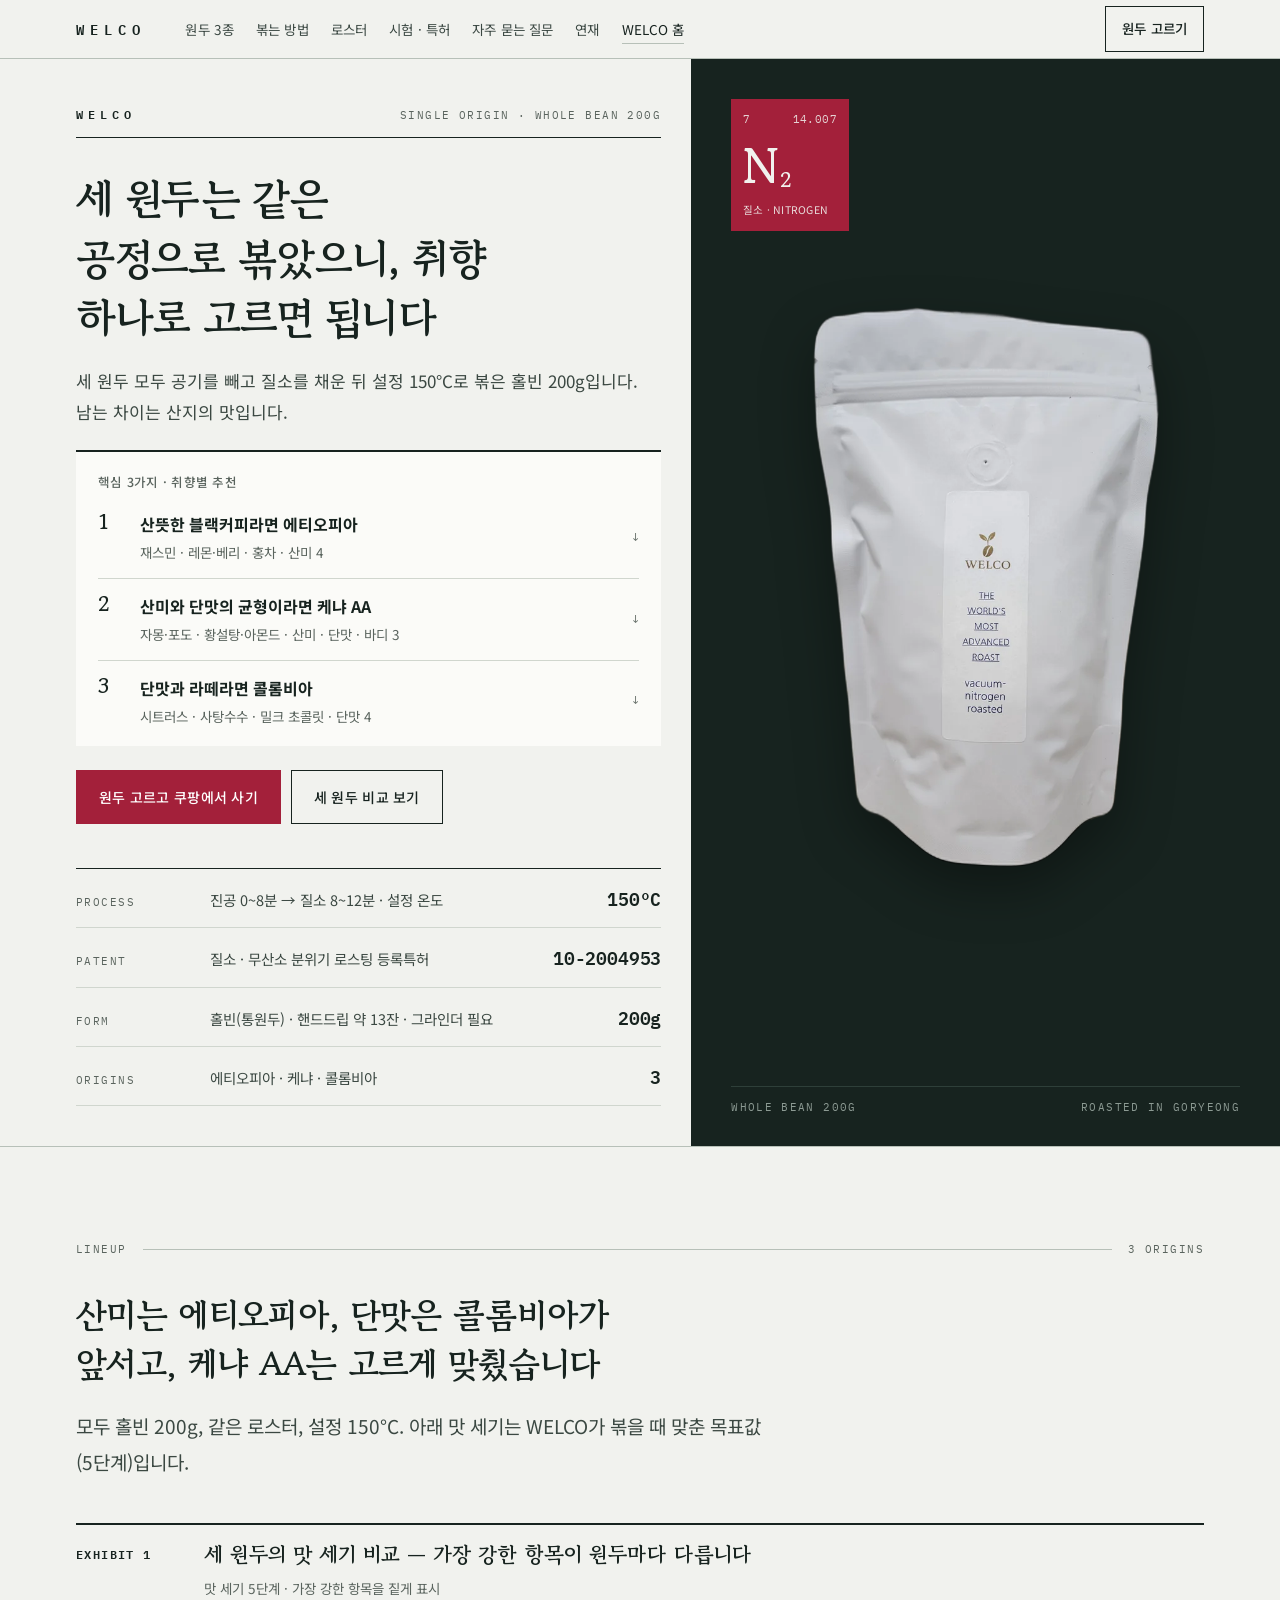
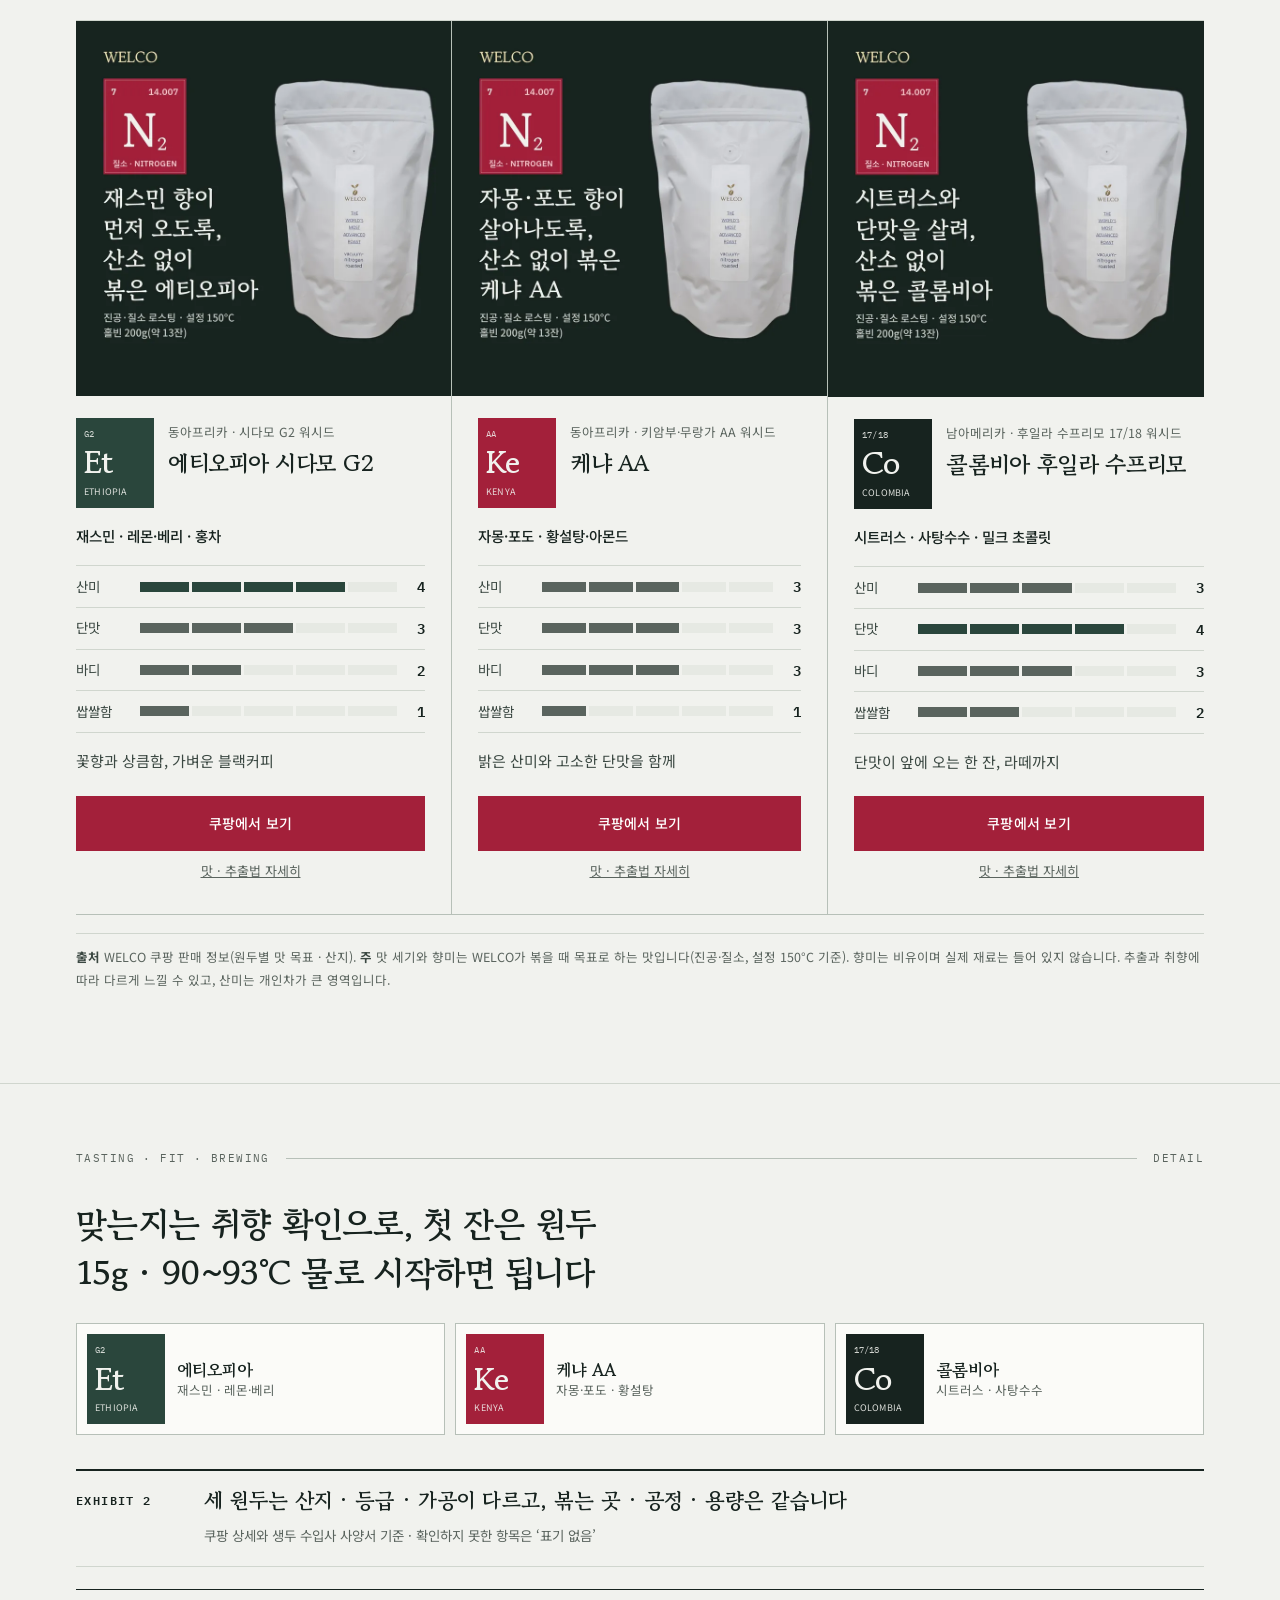
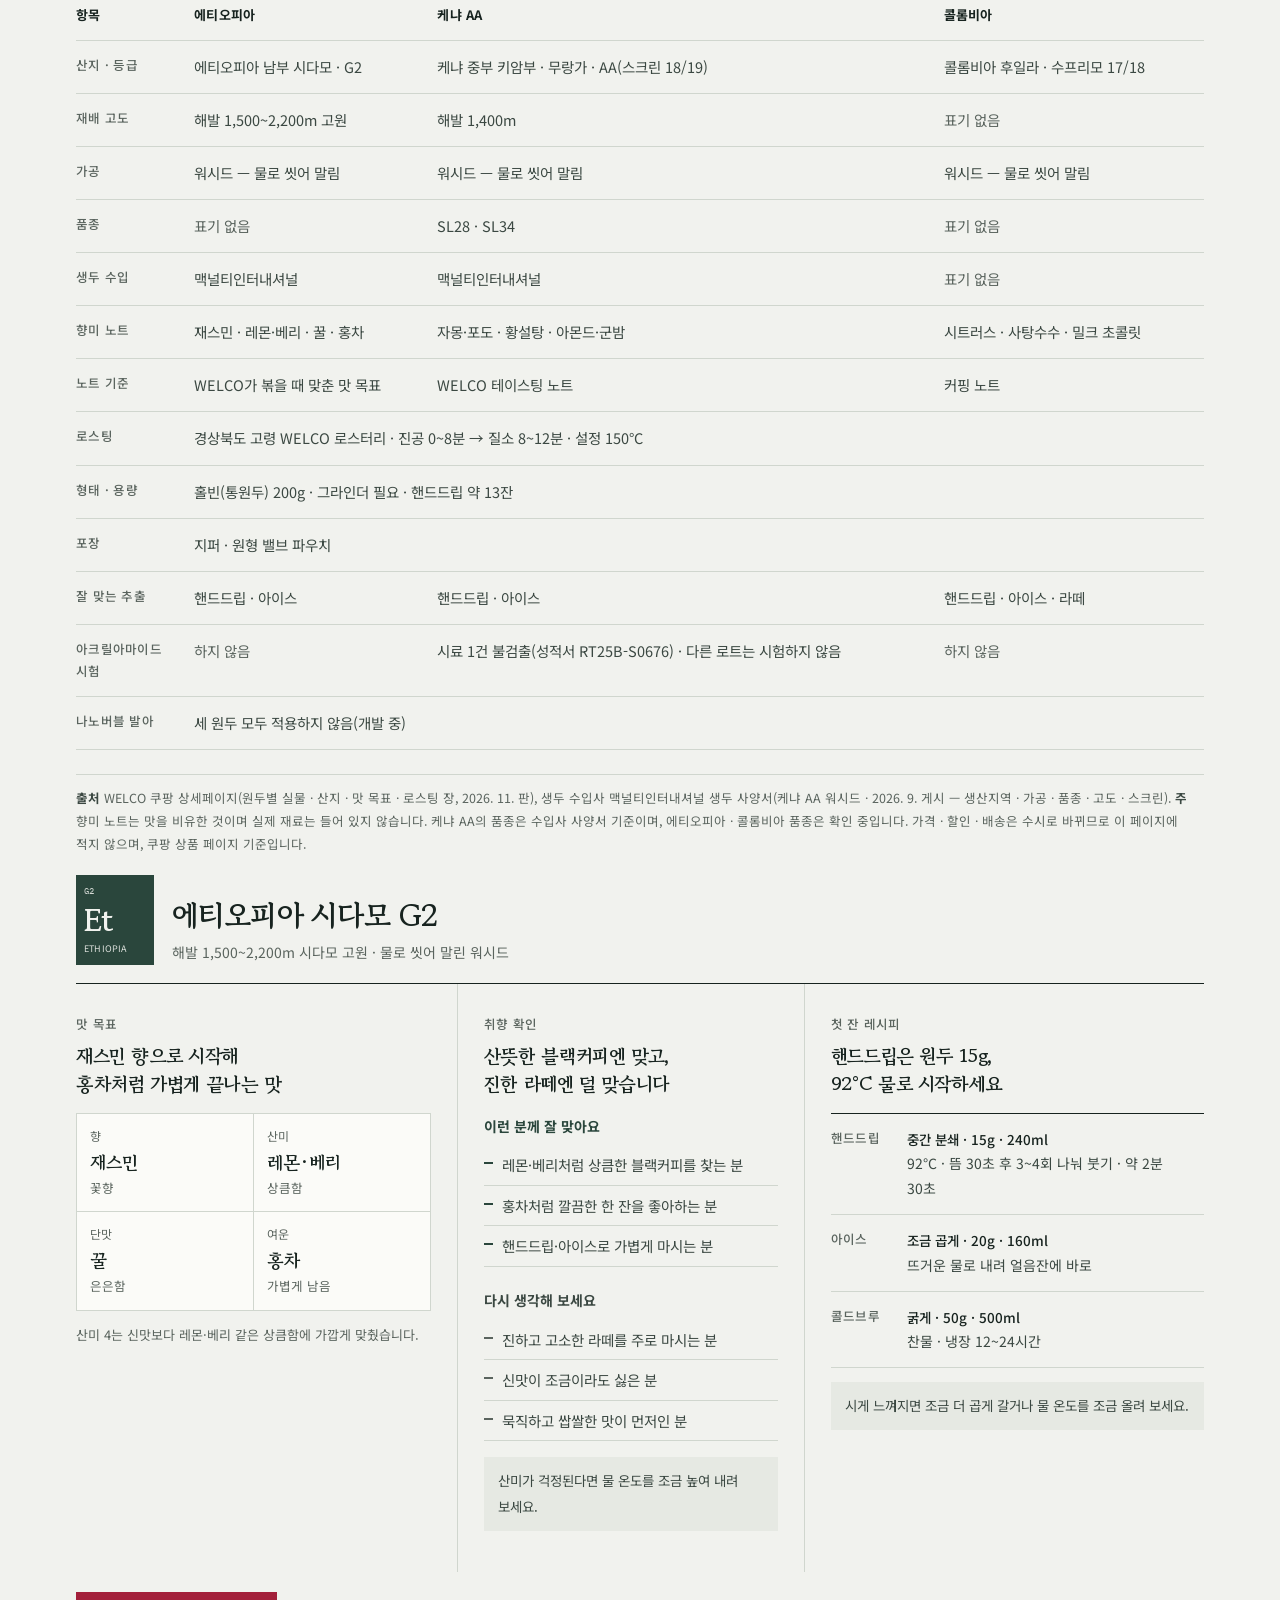
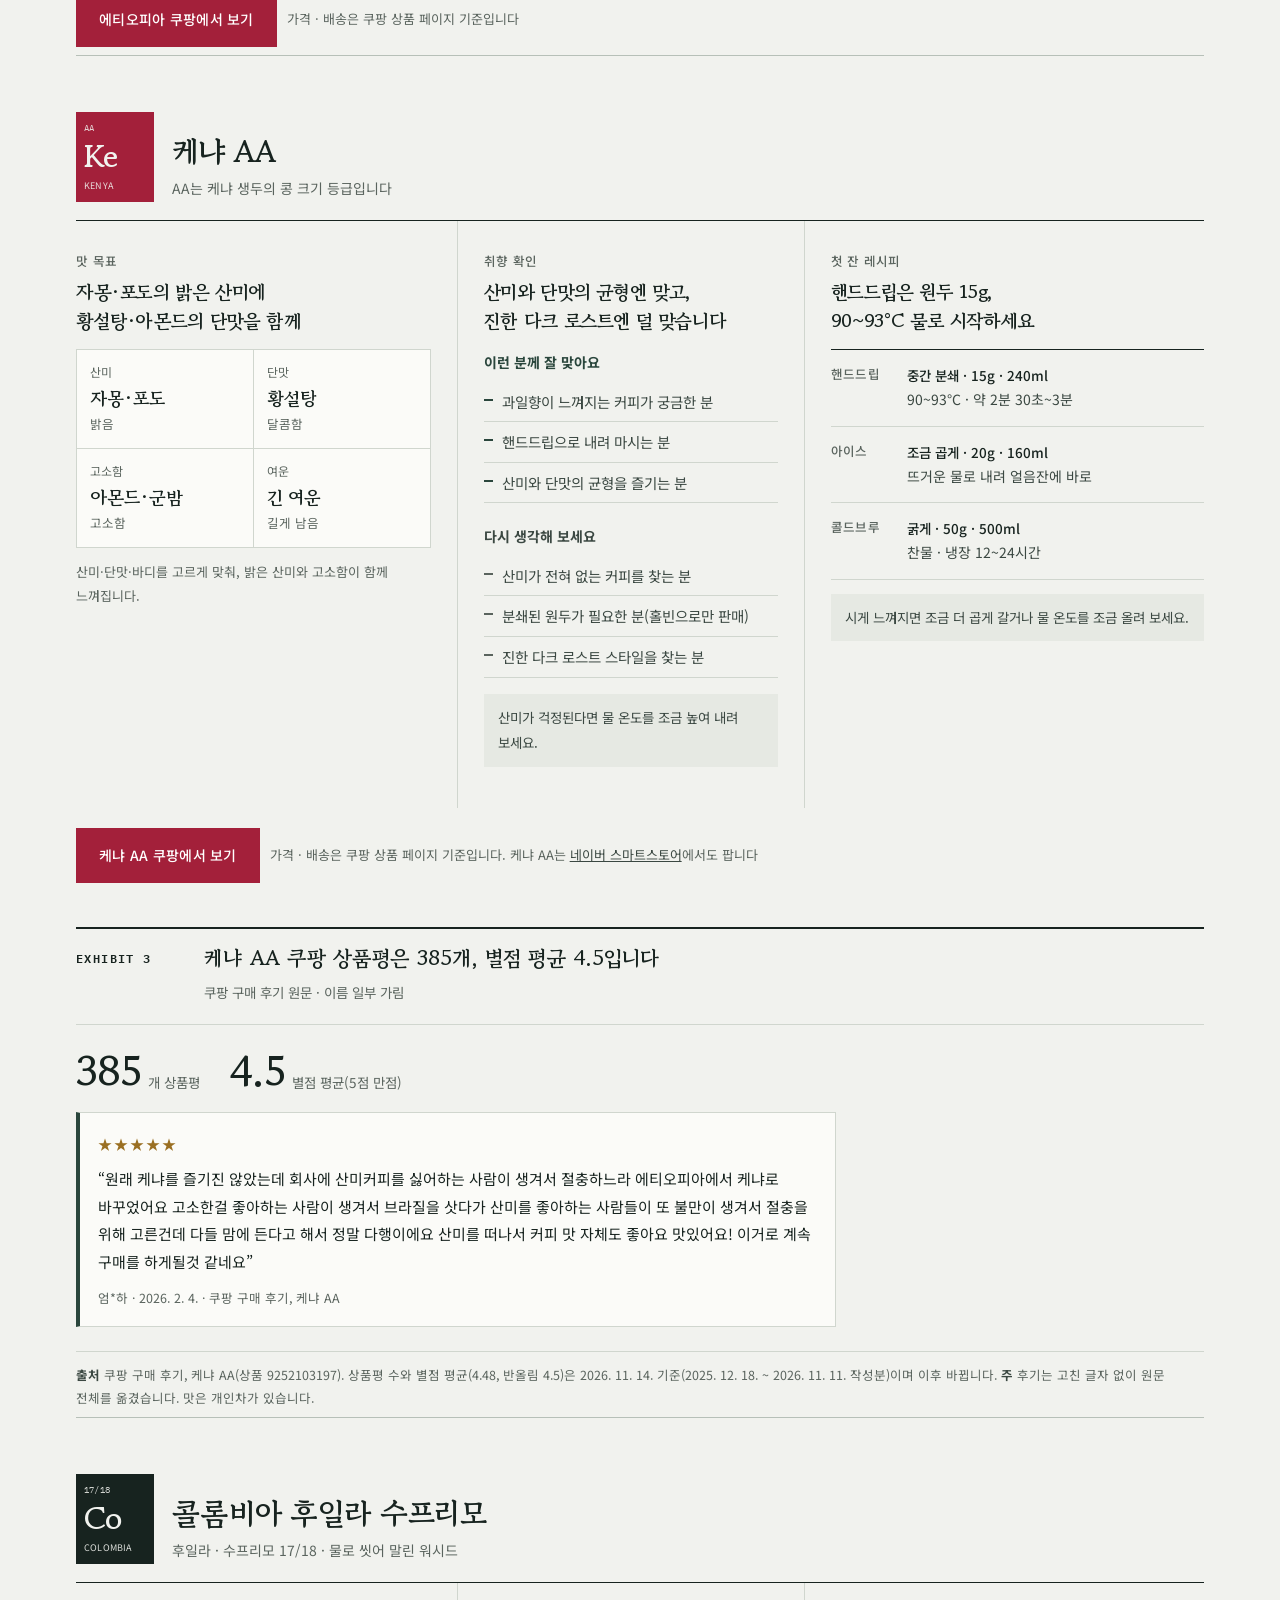
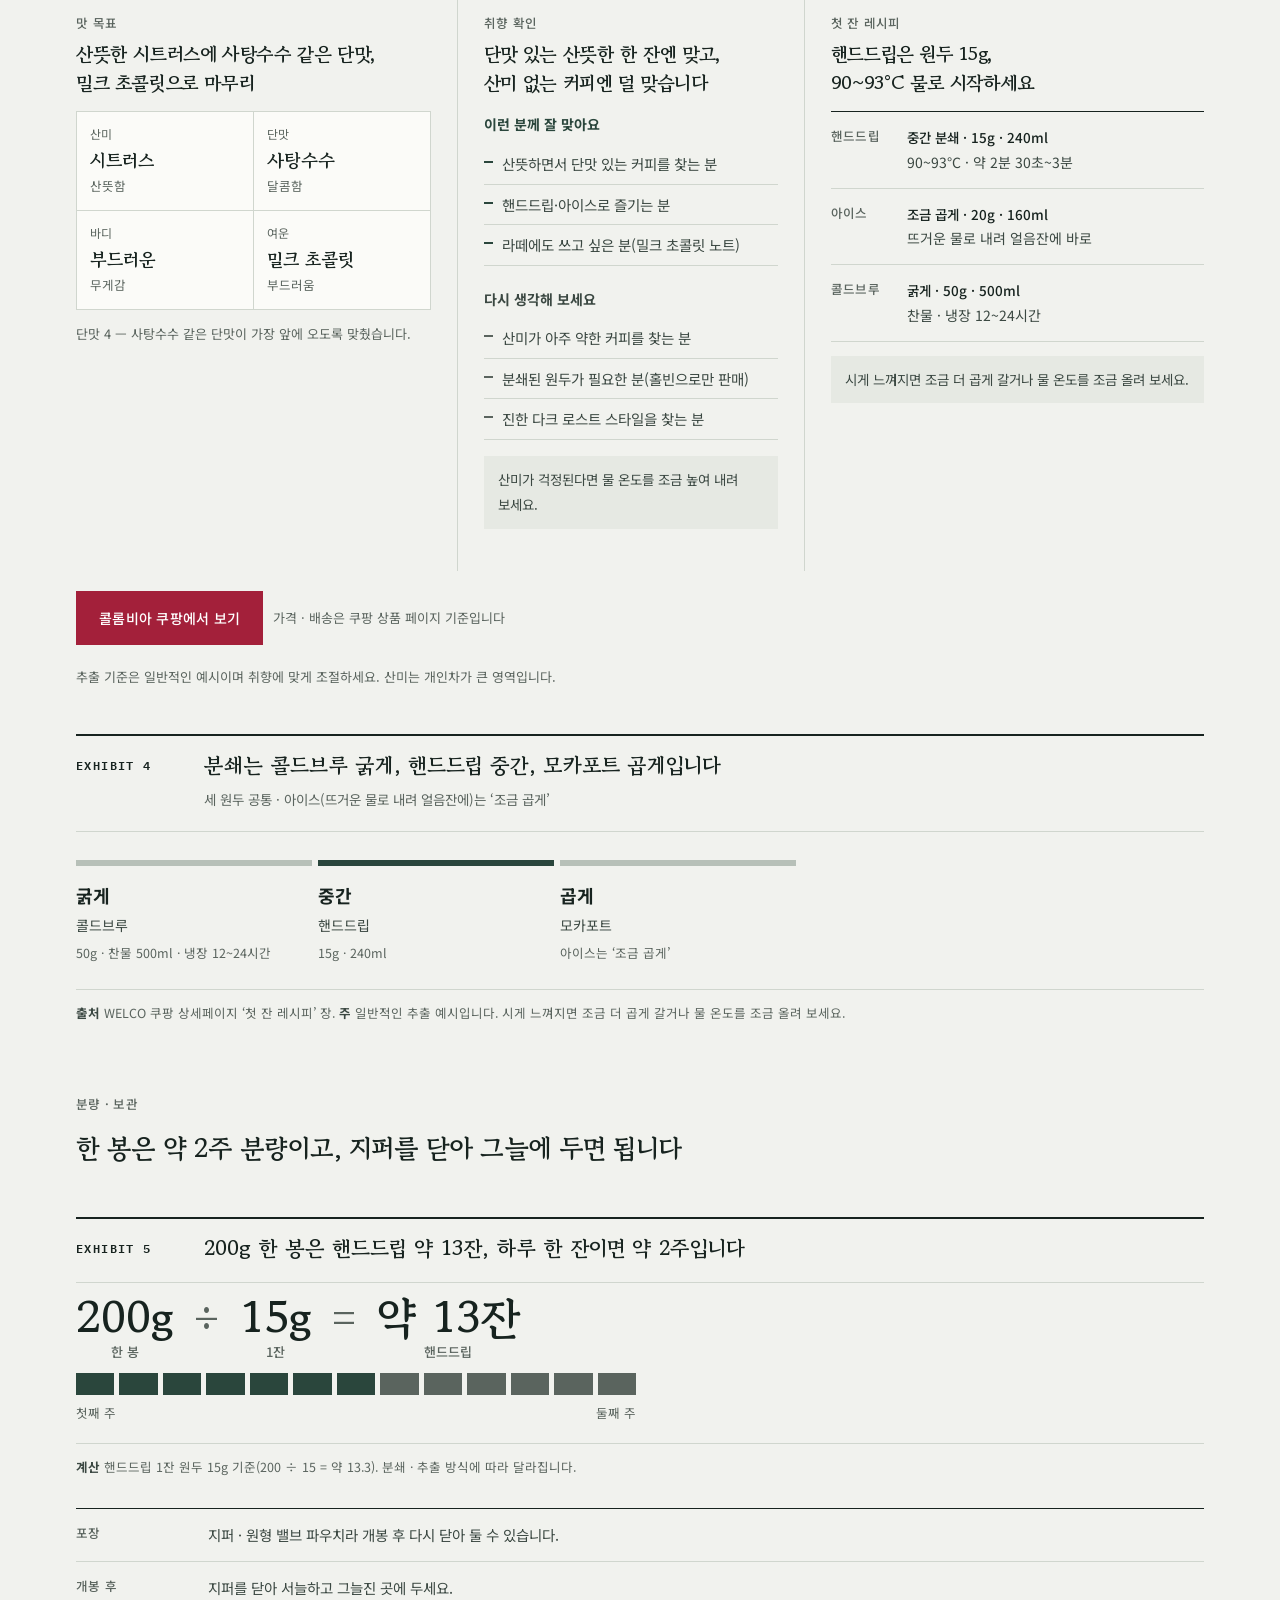
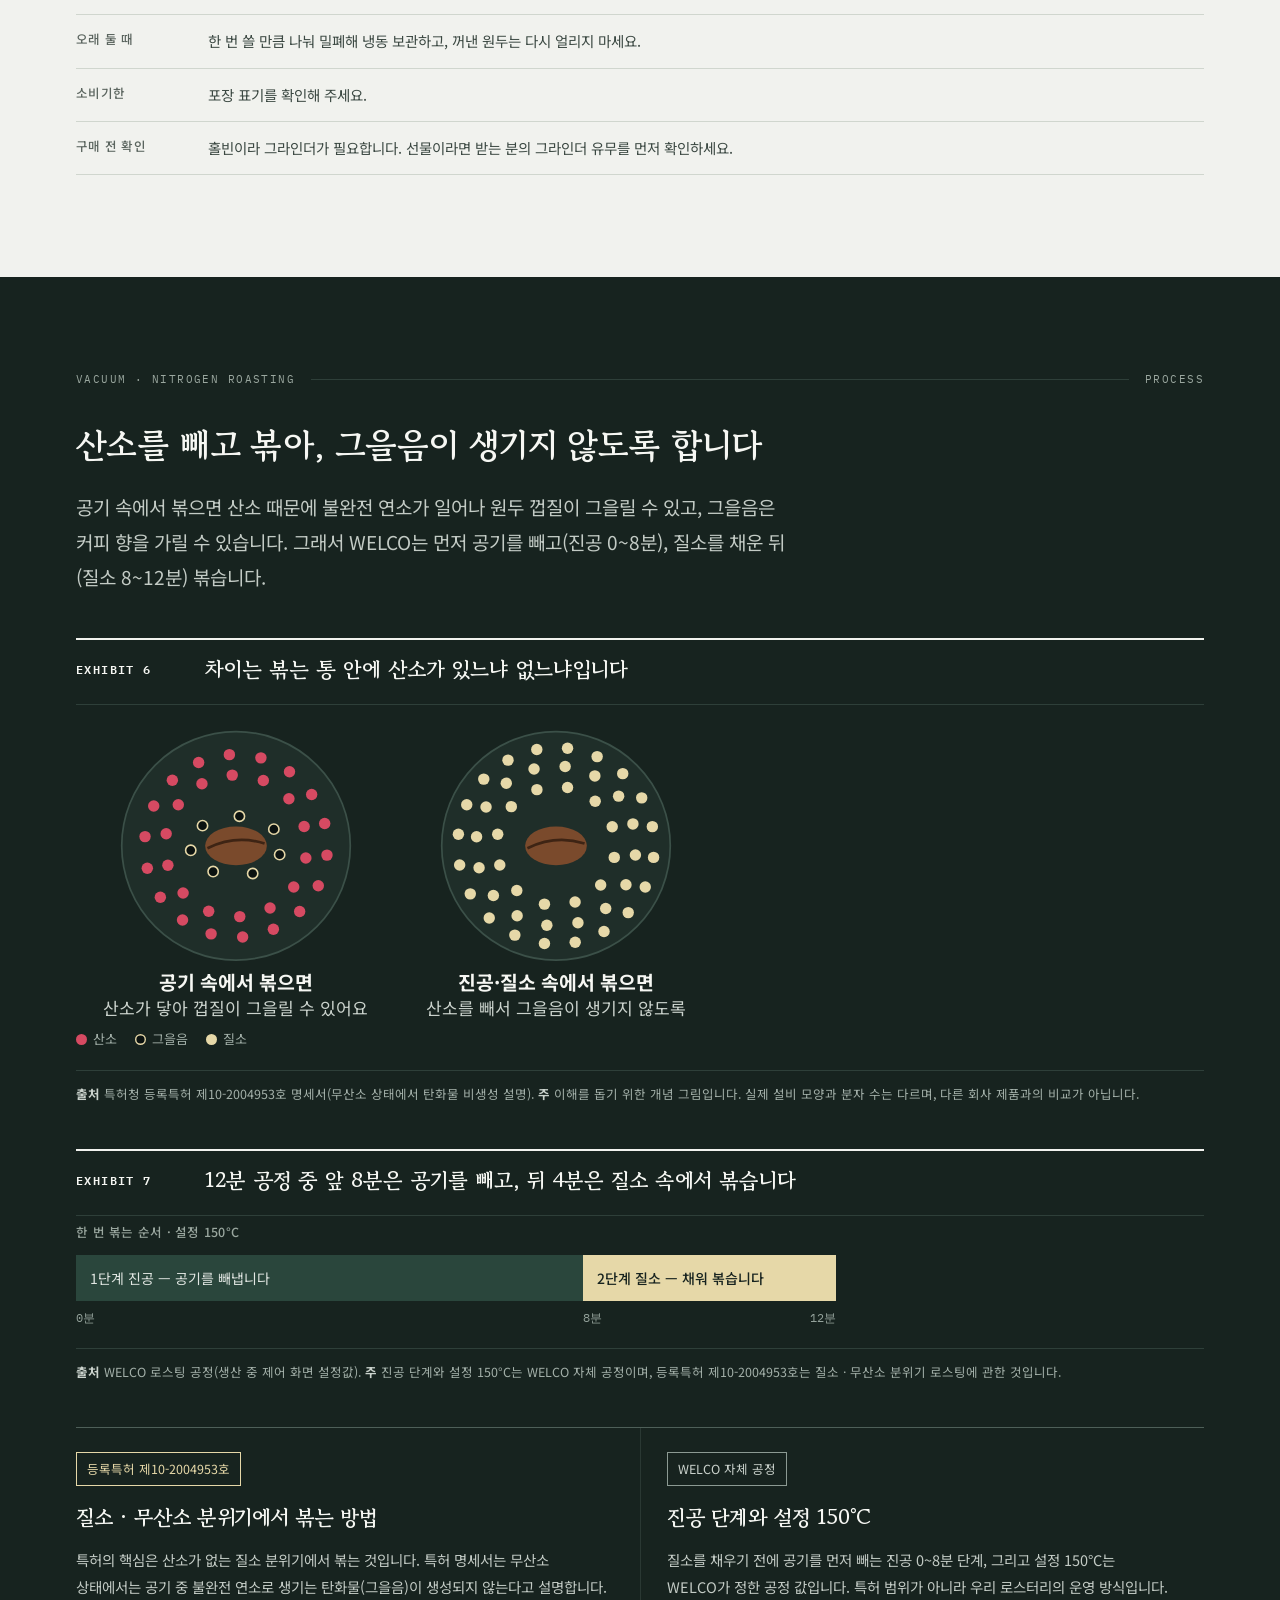
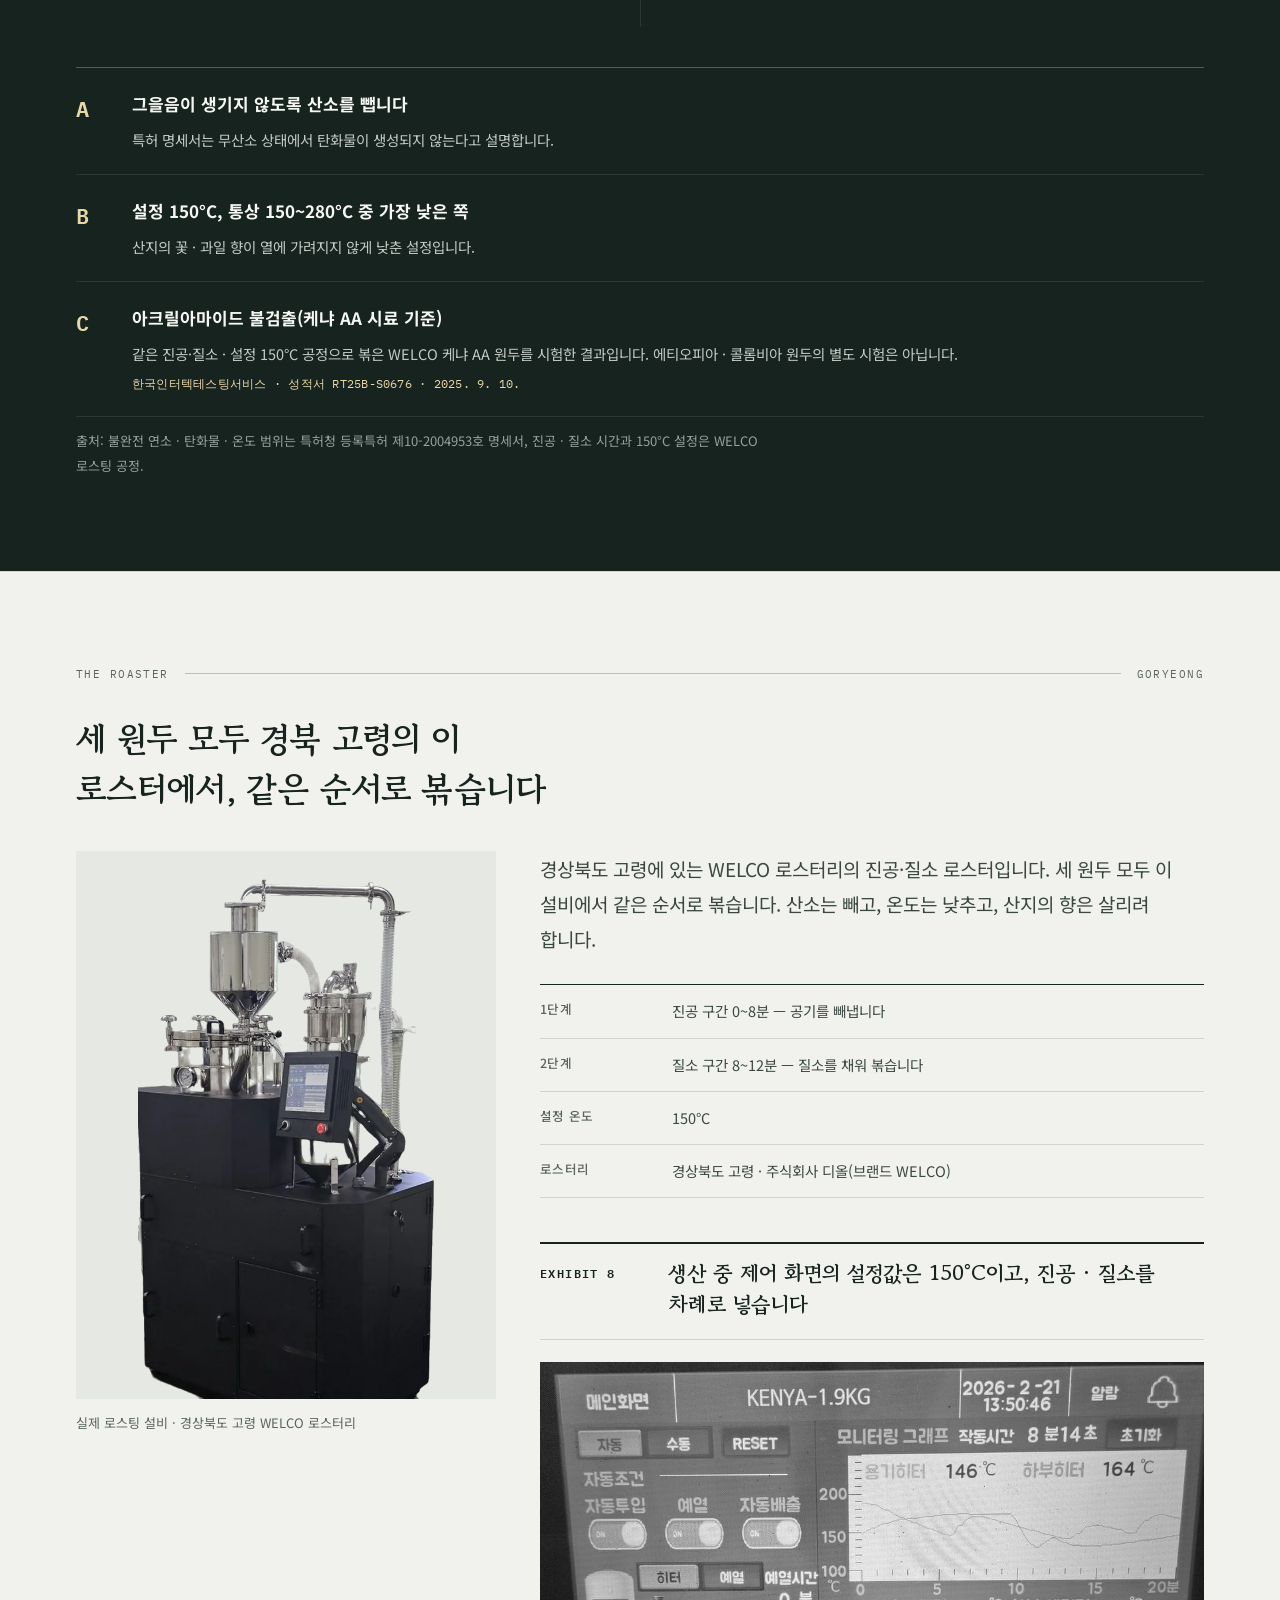
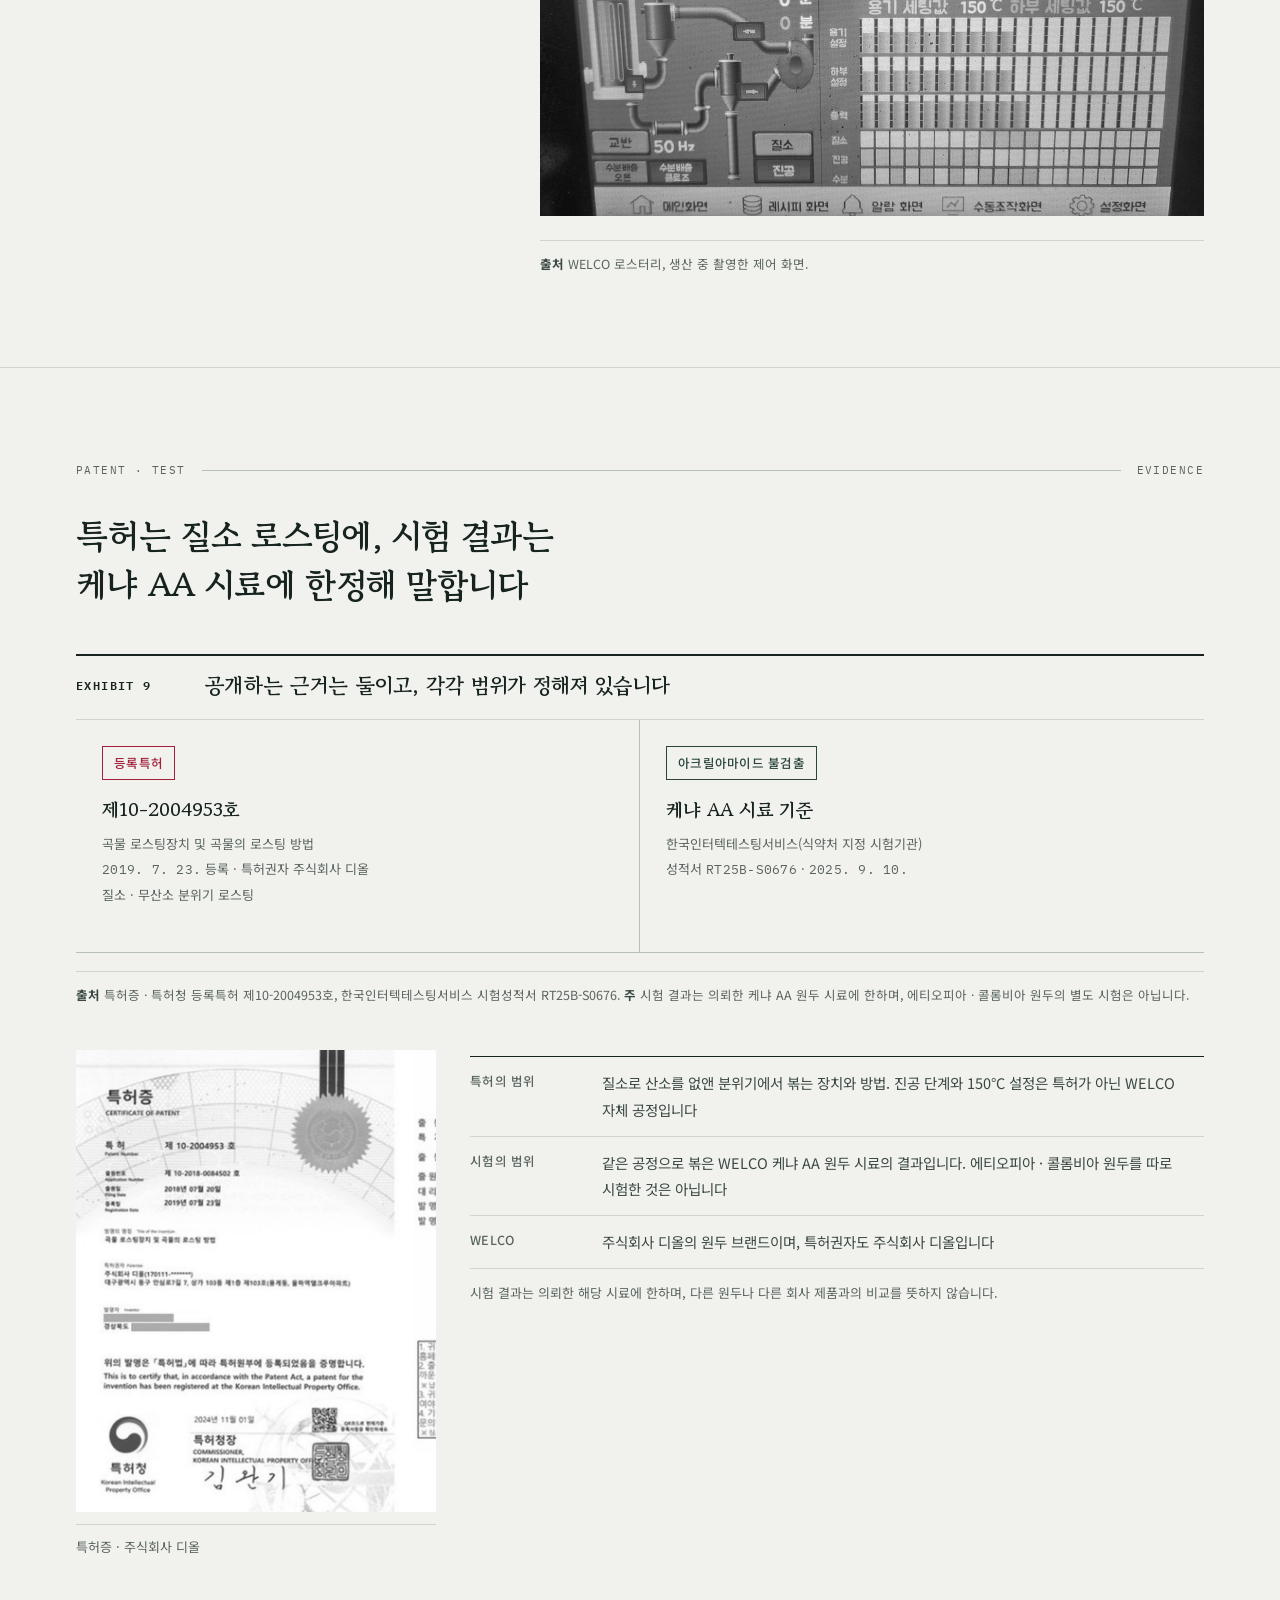
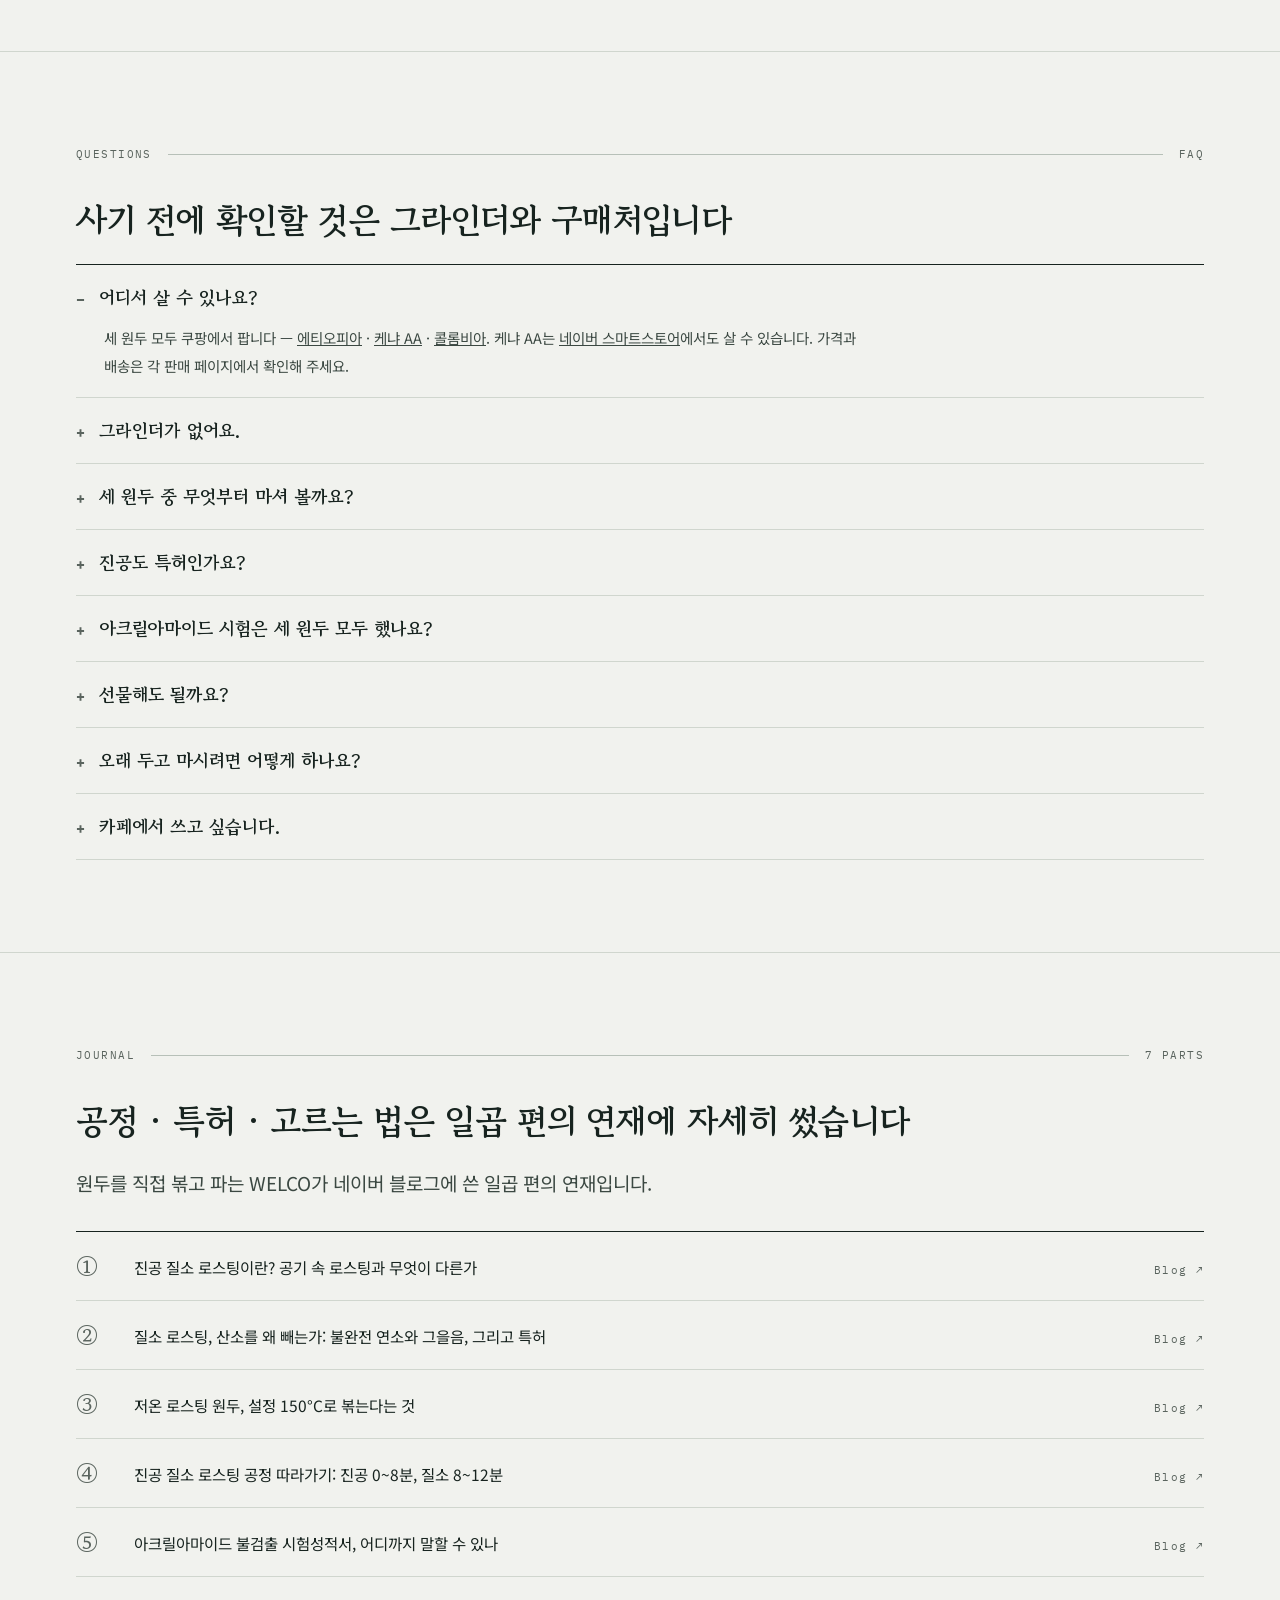
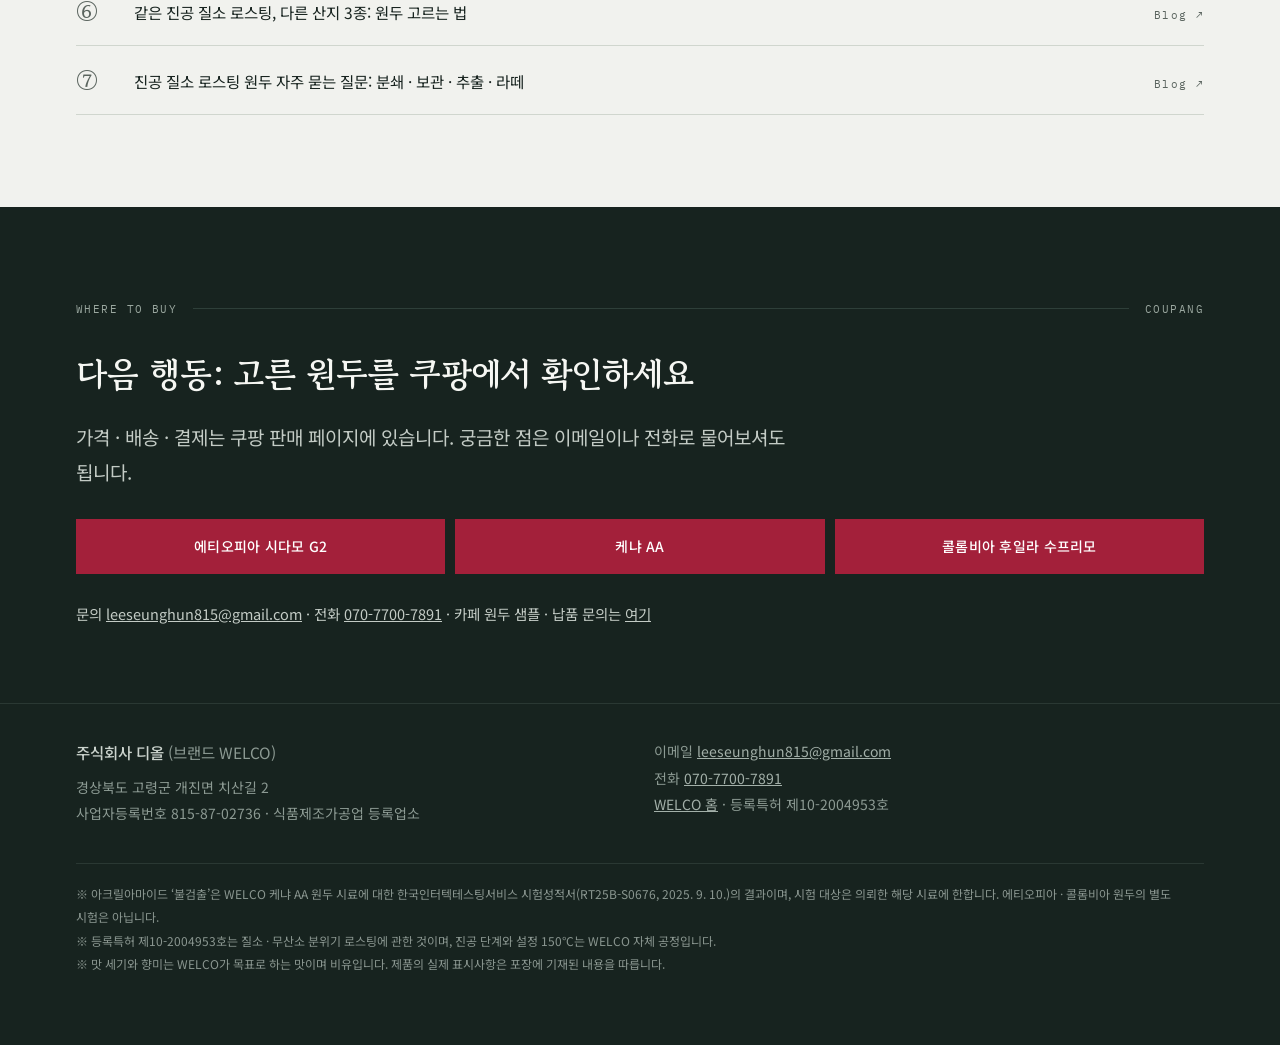
==== commit 0a6b1906: "케냐 AA 생두 사양(키암부·무랑가, 1,400m, SL28·SL34, 스크린 18/19, 워시드)과 생두 수입사 표기 반영 Co-Authored-By: Claude Opus 5." ====
--- a/shop.html
+++ b/shop.html
@@ -379,7 +379,7 @@
         <div class="ph"><img src="assets/img/kenya-01.webp" alt="WELCO 케냐 AA — 자몽·포도 향이 살아나도록, 산소 없이 볶은 케냐 AA" width="800" height="800" loading="lazy" decoding="async"></div>
         <div class="id">
           <span class="el sm" aria-hidden="true"><span class="z"><span>AA</span><span></span></span><span class="sym">Ke</span><span class="nm">KENYA</span></span>
-          <div><p class="reg">동아프리카 · AA</p><h3>케냐 AA</h3></div>
+          <div><p class="reg">동아프리카 · 키암부·무랑가 AA 워시드</p><h3>케냐 AA</h3></div>
         </div>
         <p class="notes">자몽·포도 · 황설탕·아몬드</p>
         <ul class="taste" aria-label="케냐 맛 세기 5단계 중">
@@ -434,14 +434,16 @@
     </nav>
 
     <figure class="ex" style="margin-top:34px;">
-    <div class="ex-h"><span class="ex-no">Exhibit 2</span><p class="ex-t">세 원두는 산지 · 등급 · 가공이 다르고, 볶는 곳 · 공정 · 용량은 같습니다</p><p class="ex-sub">쿠팡 상세에 적은 기본 사양 · 상세에 없는 항목은 &lsquo;표기 없음&rsquo;</p></div>
+    <div class="ex-h"><span class="ex-no">Exhibit 2</span><p class="ex-t">세 원두는 산지 · 등급 · 가공이 다르고, 볶는 곳 · 공정 · 용량은 같습니다</p><p class="ex-sub">쿠팡 상세와 생두 수입사 사양서 기준 · 확인하지 못한 항목은 &lsquo;표기 없음&rsquo;</p></div>
       <div class="ex-b">
         <table class="sp3">
           <thead><tr><th scope="col">항목</th><th scope="col">에티오피아</th><th scope="col">케냐 AA</th><th scope="col">콜롬비아</th></tr></thead>
           <tbody>
-          <tr><th scope="row">산지 · 등급</th><td data-h="에티오피아">에티오피아 남부 시다모 · G2</td><td data-h="케냐 AA">케냐 · AA(케냐 생두의 콩 크기 등급)</td><td data-h="콜롬비아">콜롬비아 후일라 · 수프리모 17/18</td></tr>
-          <tr><th scope="row">재배 고도</th><td data-h="에티오피아">해발 1,500~2,200m 고원</td><td data-h="케냐 AA" class="na">표기 없음</td><td data-h="콜롬비아" class="na">표기 없음</td></tr>
-          <tr><th scope="row">가공</th><td data-h="에티오피아">워시드 — 물로 씻어 말림</td><td data-h="케냐 AA" class="na">표기 없음</td><td data-h="콜롬비아">워시드 — 물로 씻어 말림</td></tr>
+          <tr><th scope="row">산지 · 등급</th><td data-h="에티오피아">에티오피아 남부 시다모 · G2</td><td data-h="케냐 AA">케냐 중부 키암부 · 무랑가 · AA(스크린 18/19)</td><td data-h="콜롬비아">콜롬비아 후일라 · 수프리모 17/18</td></tr>
+          <tr><th scope="row">재배 고도</th><td data-h="에티오피아">해발 1,500~2,200m 고원</td><td data-h="케냐 AA">해발 1,400m</td><td data-h="콜롬비아" class="na">표기 없음</td></tr>
+          <tr><th scope="row">가공</th><td data-h="에티오피아">워시드 — 물로 씻어 말림</td><td data-h="케냐 AA">워시드 — 물로 씻어 말림</td><td data-h="콜롬비아">워시드 — 물로 씻어 말림</td></tr>
+          <tr><th scope="row">품종</th><td data-h="에티오피아" class="na">표기 없음</td><td data-h="케냐 AA">SL28 · SL34</td><td data-h="콜롬비아" class="na">표기 없음</td></tr>
+          <tr><th scope="row">생두 수입</th><td data-h="에티오피아">맥널티인터내셔널</td><td data-h="케냐 AA">맥널티인터내셔널</td><td data-h="콜롬비아" class="na">표기 없음</td></tr>
           <tr><th scope="row">향미 노트</th><td data-h="에티오피아">재스민 · 레몬·베리 · 꿀 · 홍차</td><td data-h="케냐 AA">자몽·포도 · 황설탕 · 아몬드·군밤</td><td data-h="콜롬비아">시트러스 · 사탕수수 · 밀크 초콜릿</td></tr>
           <tr><th scope="row">노트 기준</th><td data-h="에티오피아">WELCO가 볶을 때 맞춘 맛 목표</td><td data-h="케냐 AA">WELCO 테이스팅 노트</td><td data-h="콜롬비아">커핑 노트</td></tr>
           <tr><th scope="row">로스팅</th><td data-h="세 원두 공통" colspan="3">경상북도 고령 WELCO 로스터리 · 진공 0~8분 → 질소 8~12분 · 설정 150°C</td></tr>
@@ -453,7 +455,7 @@
           </tbody>
         </table>
       </div>
-      <figcaption class="ex-src"><b>출처</b> WELCO 쿠팡 상세페이지(원두별 실물 · 산지 · 맛 목표 · 로스팅 장, 2026. 11. 판). <b>주</b> 향미 노트는 맛을 비유한 것이며 실제 재료는 들어 있지 않습니다. 품종은 세 원두 모두 상세에 적지 않았습니다. 가격 · 할인 · 배송은 수시로 바뀌므로 이 페이지에 적지 않으며, 쿠팡 상품 페이지 기준입니다.</figcaption>
+      <figcaption class="ex-src"><b>출처</b> WELCO 쿠팡 상세페이지(원두별 실물 · 산지 · 맛 목표 · 로스팅 장, 2026. 11. 판), 생두 수입사 맥널티인터내셔널 생두 사양서(케냐 AA 워시드 · 2026. 9. 게시 — 생산지역 · 가공 · 품종 · 고도 · 스크린). <b>주</b> 향미 노트는 맛을 비유한 것이며 실제 재료는 들어 있지 않습니다. 케냐 AA의 품종은 수입사 사양서 기준이며, 에티오피아 · 콜롬비아 품종은 확인 중입니다. 가격 · 할인 · 배송은 수시로 바뀌므로 이 페이지에 적지 않으며, 쿠팡 상품 페이지 기준입니다.</figcaption>
     </figure>
 
     <!-- 에티오피아 -->
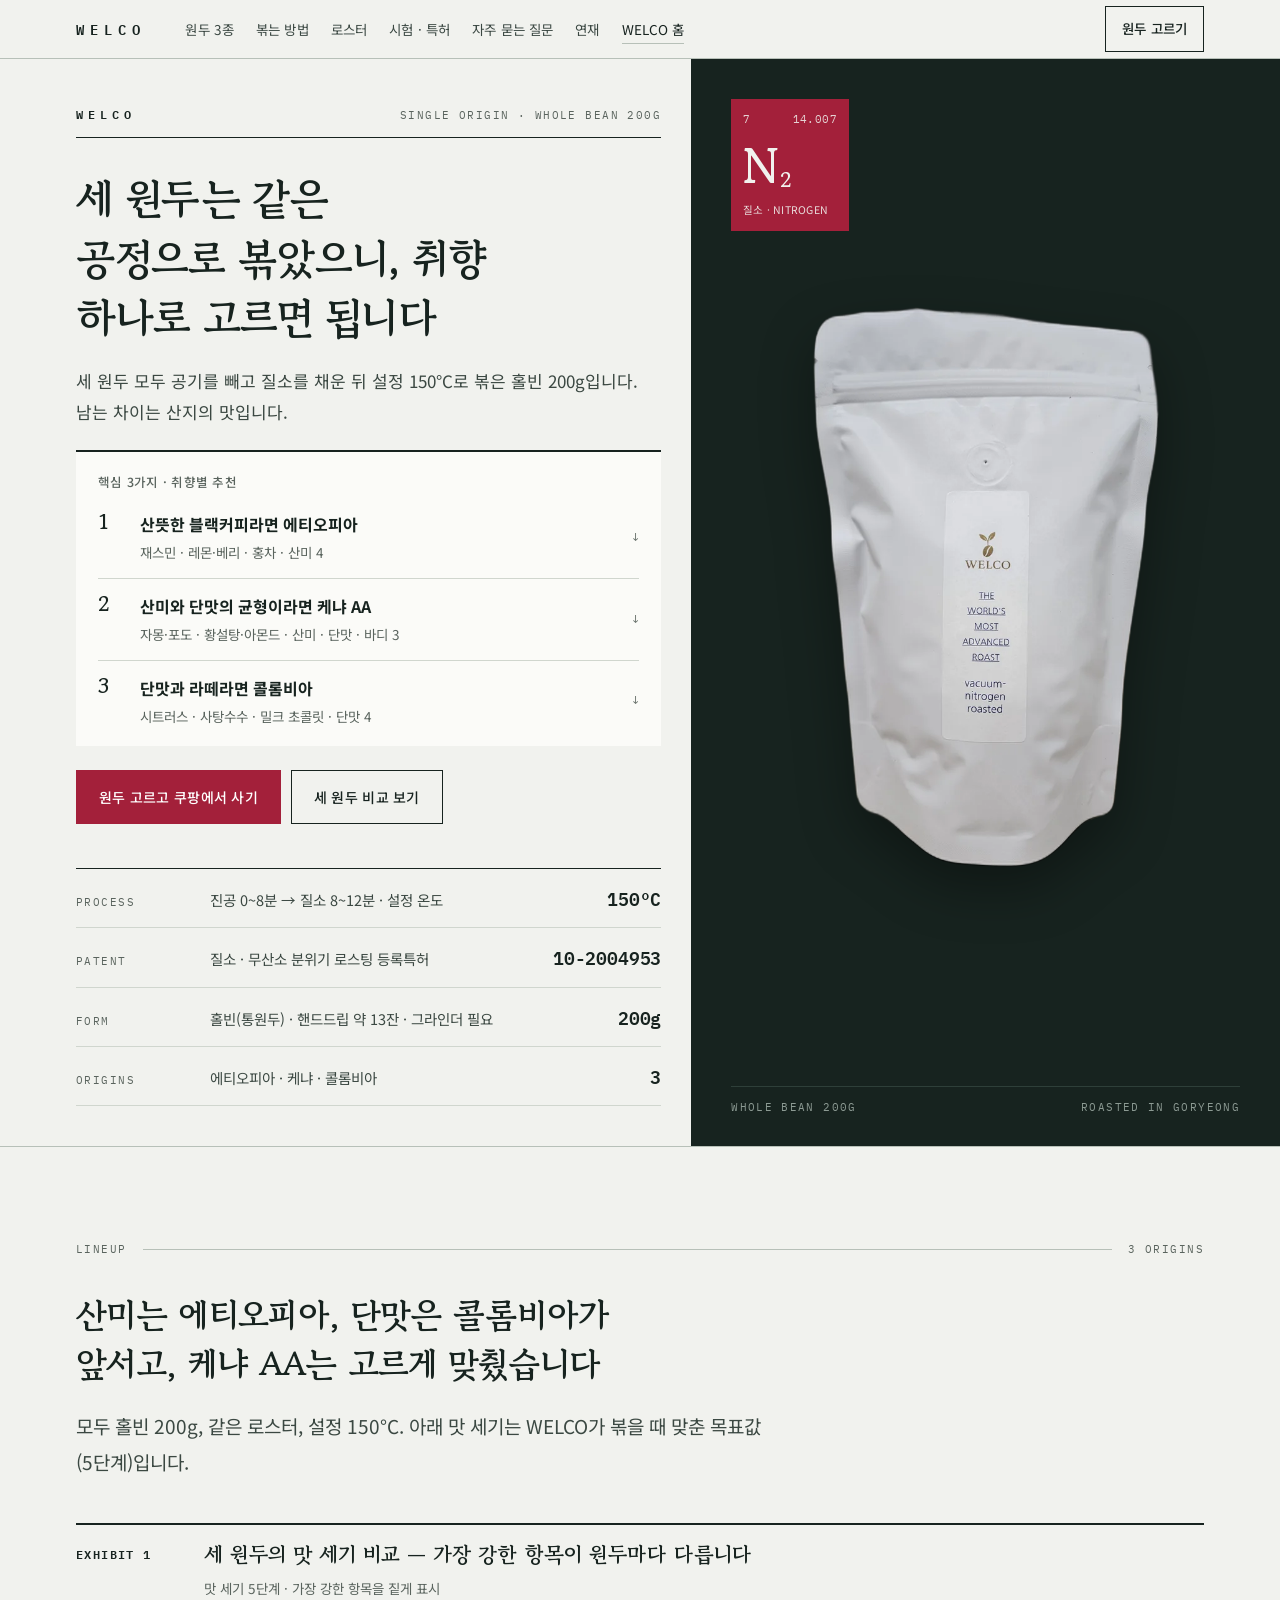
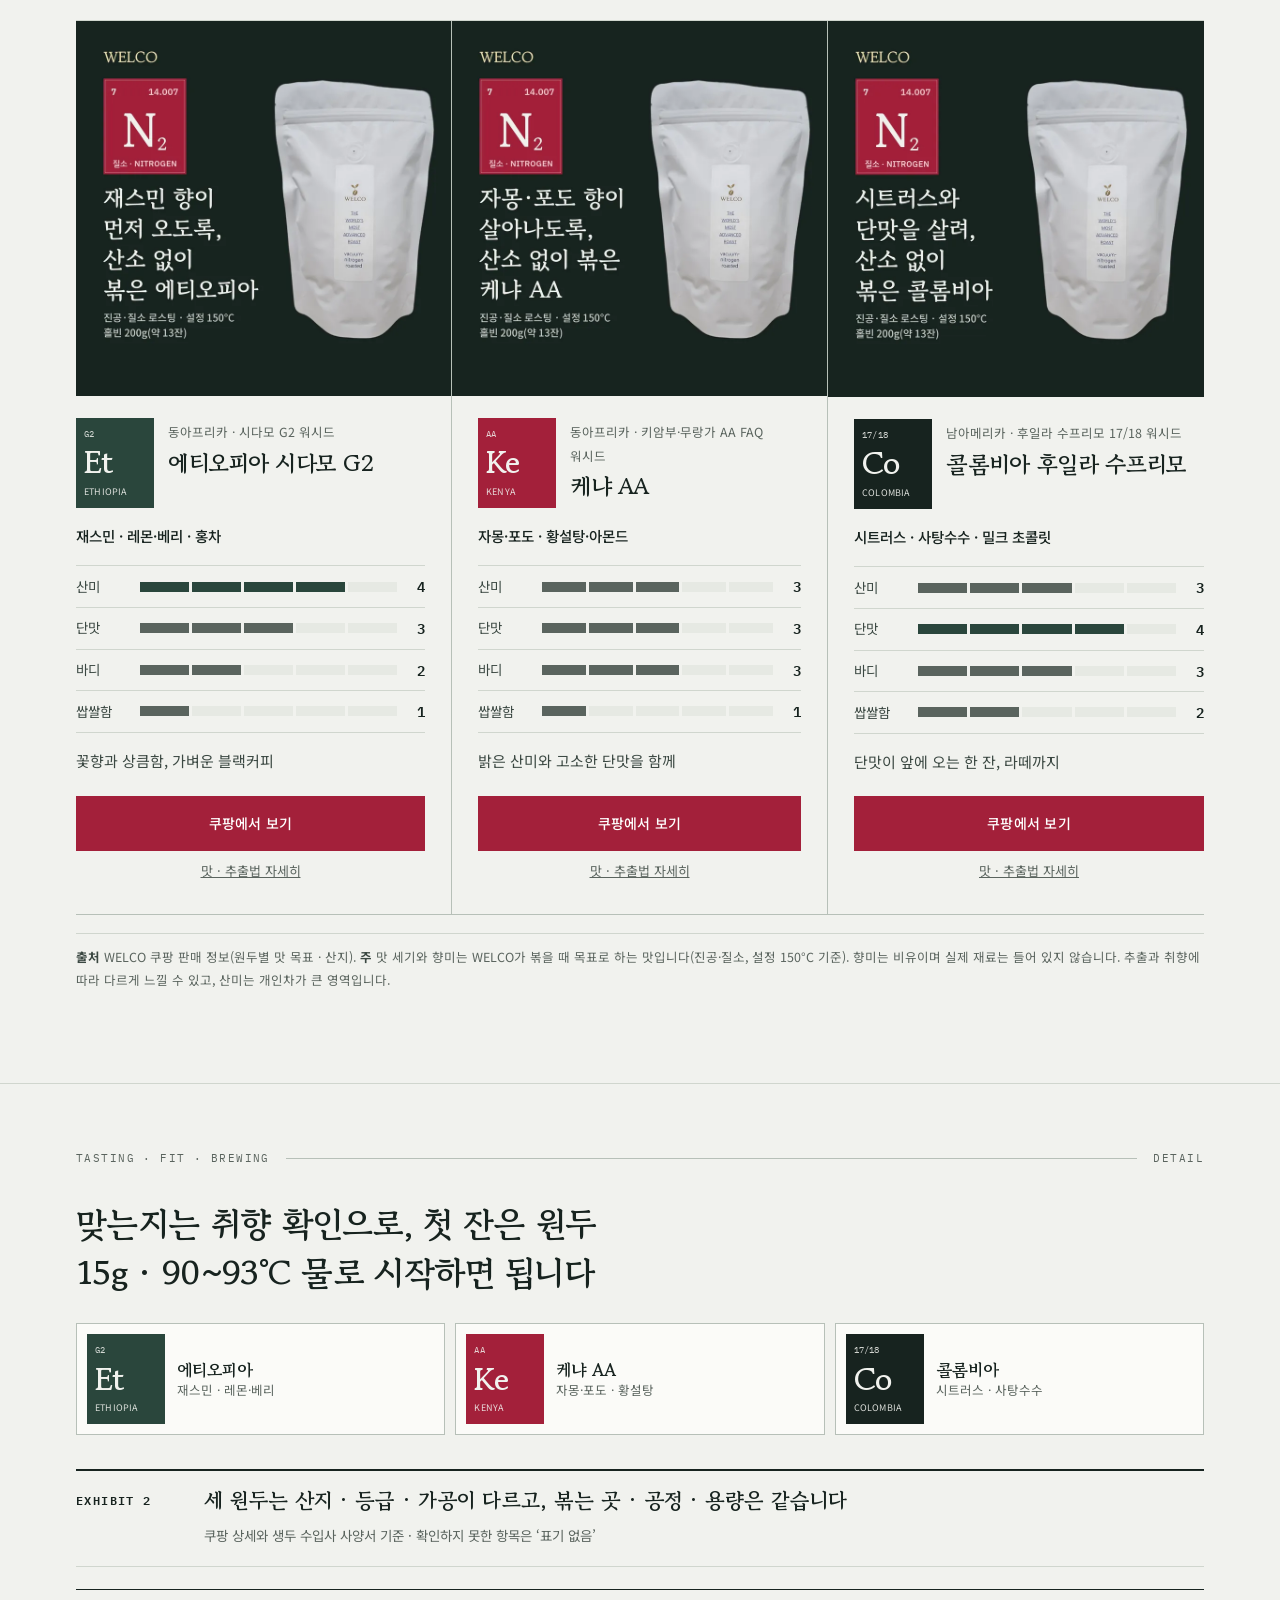
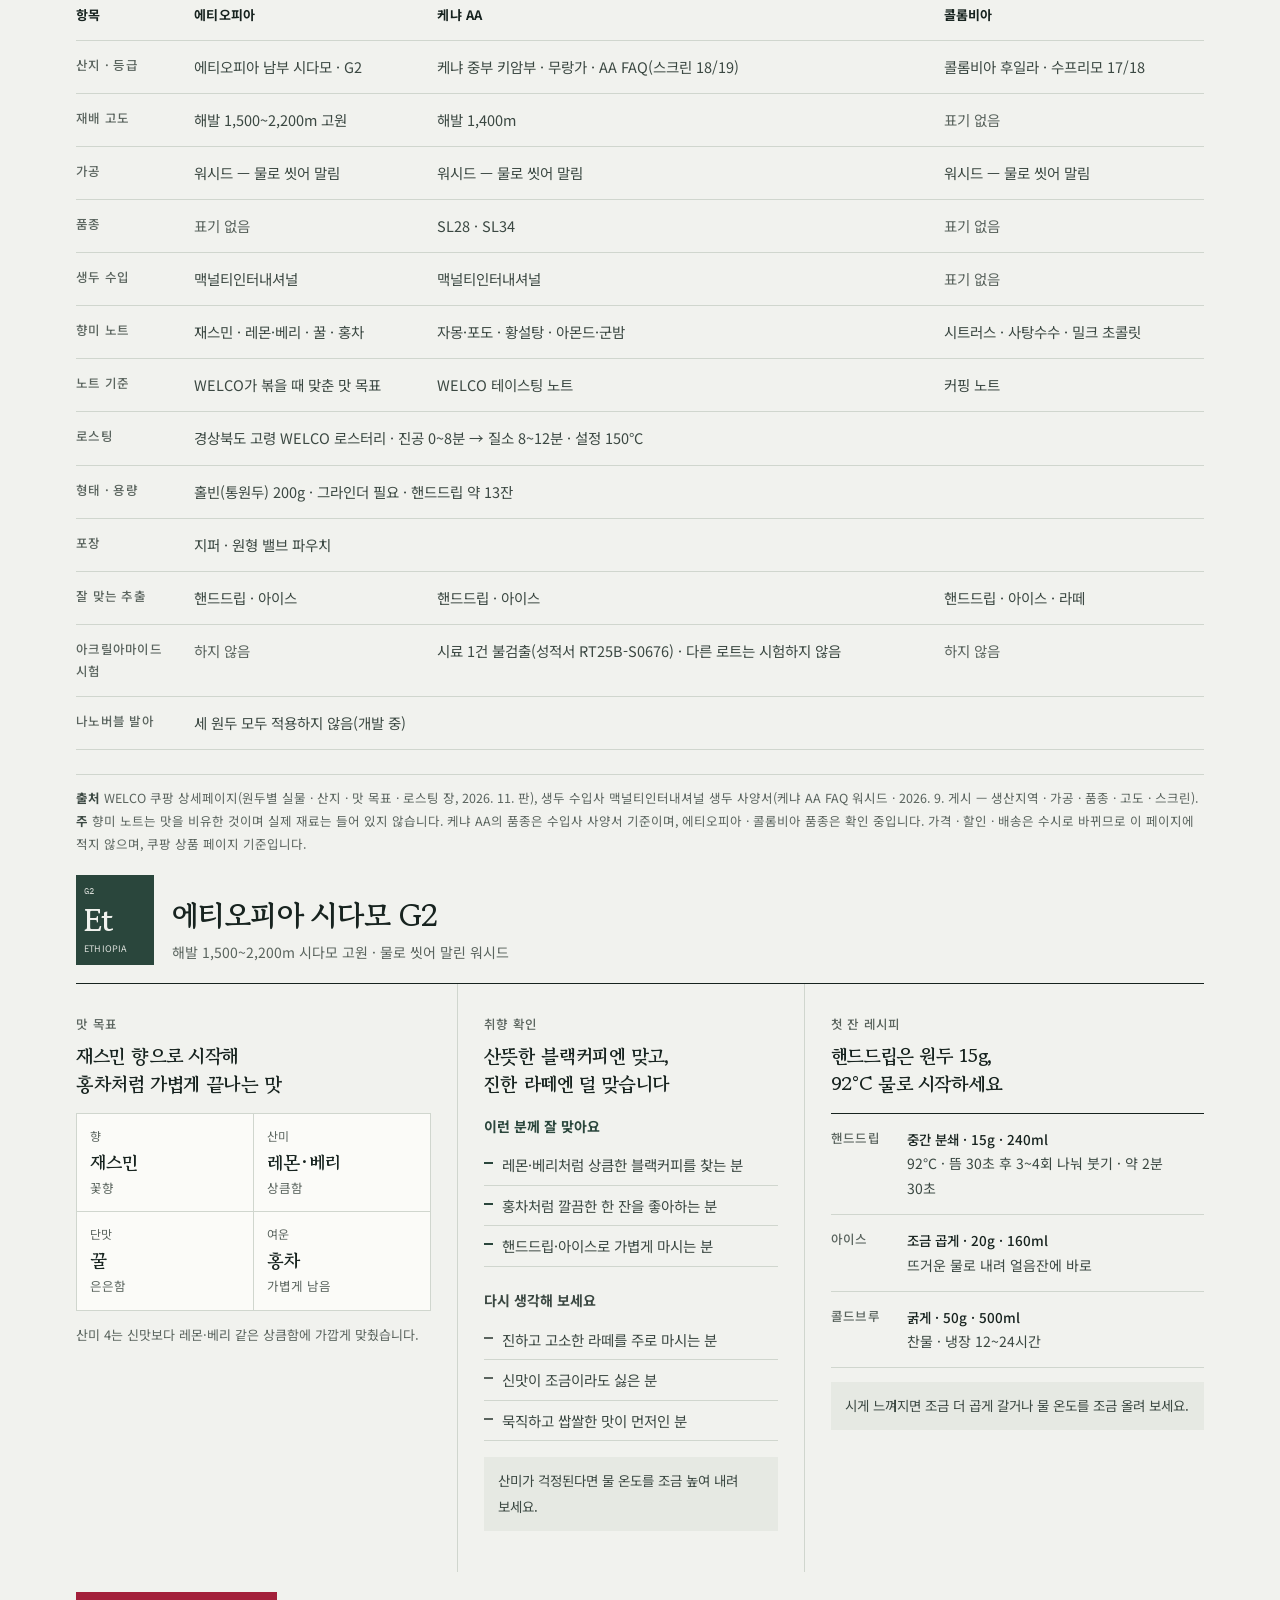
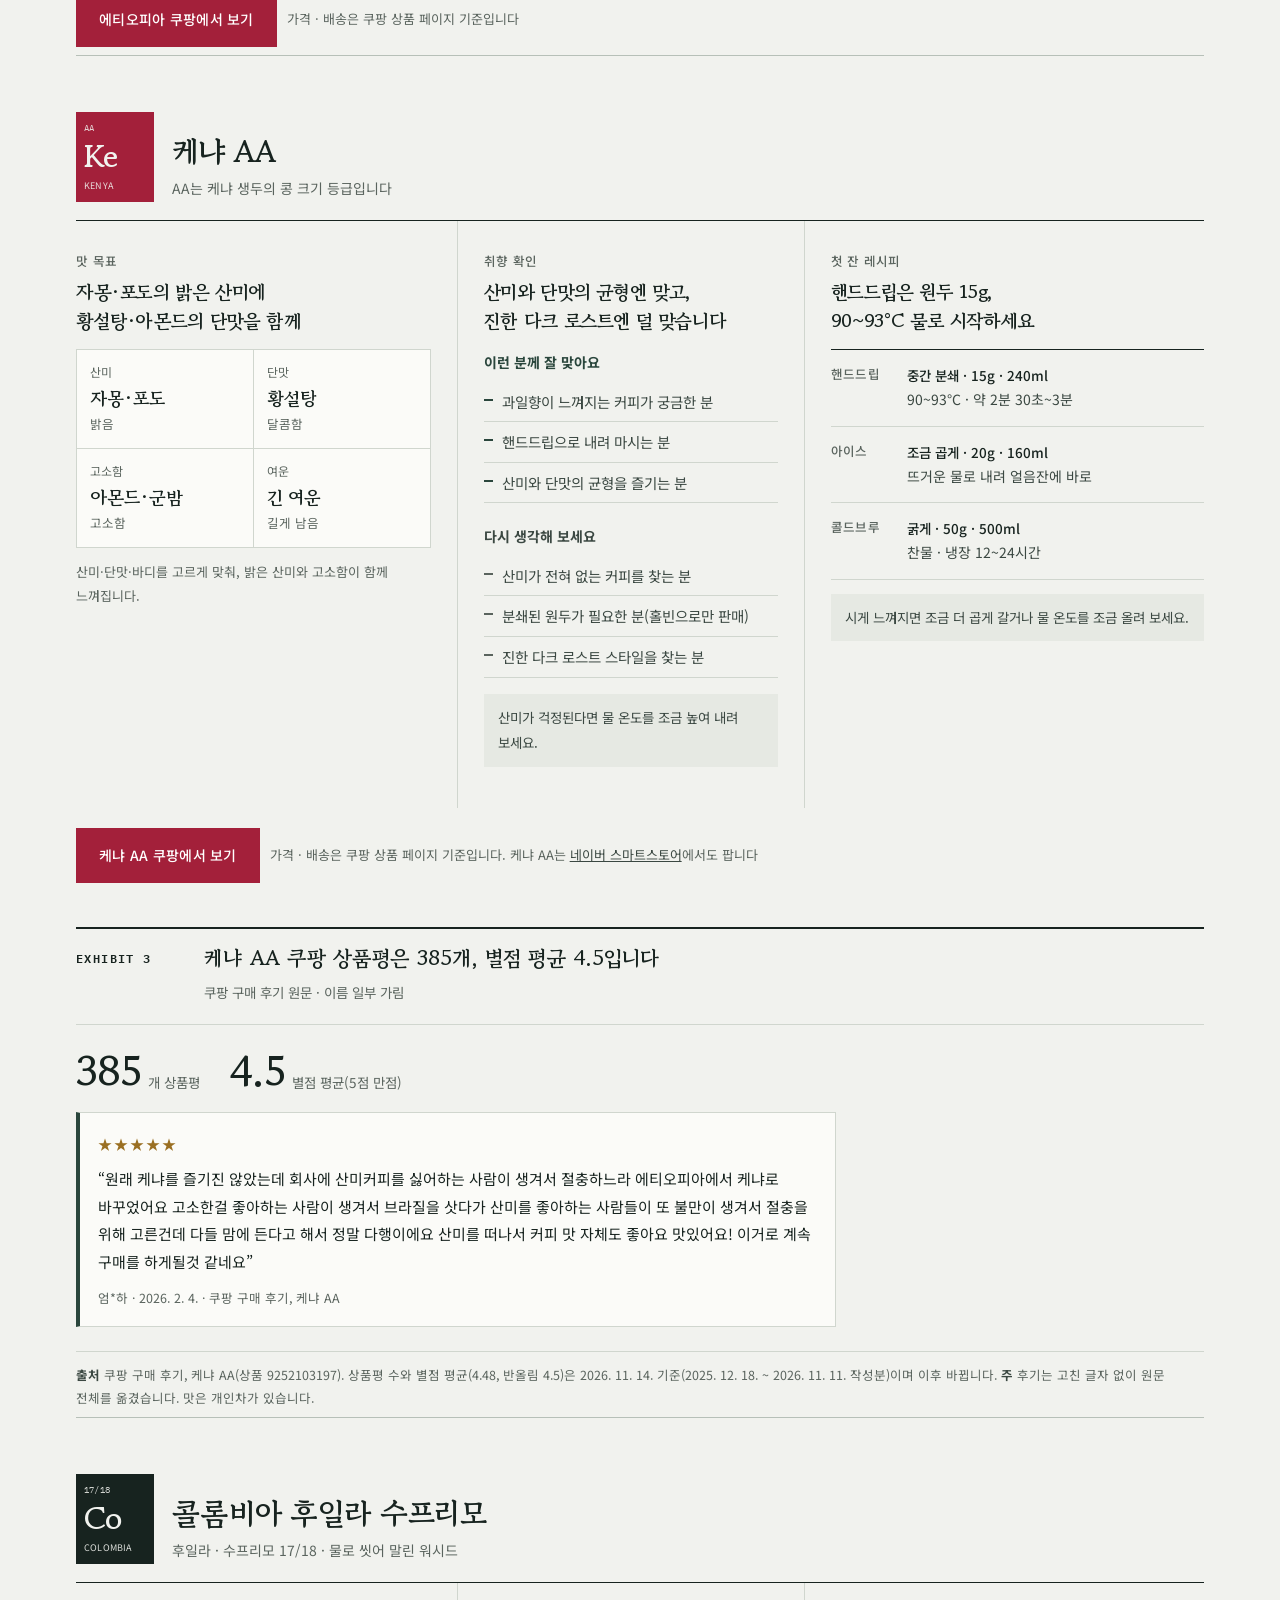
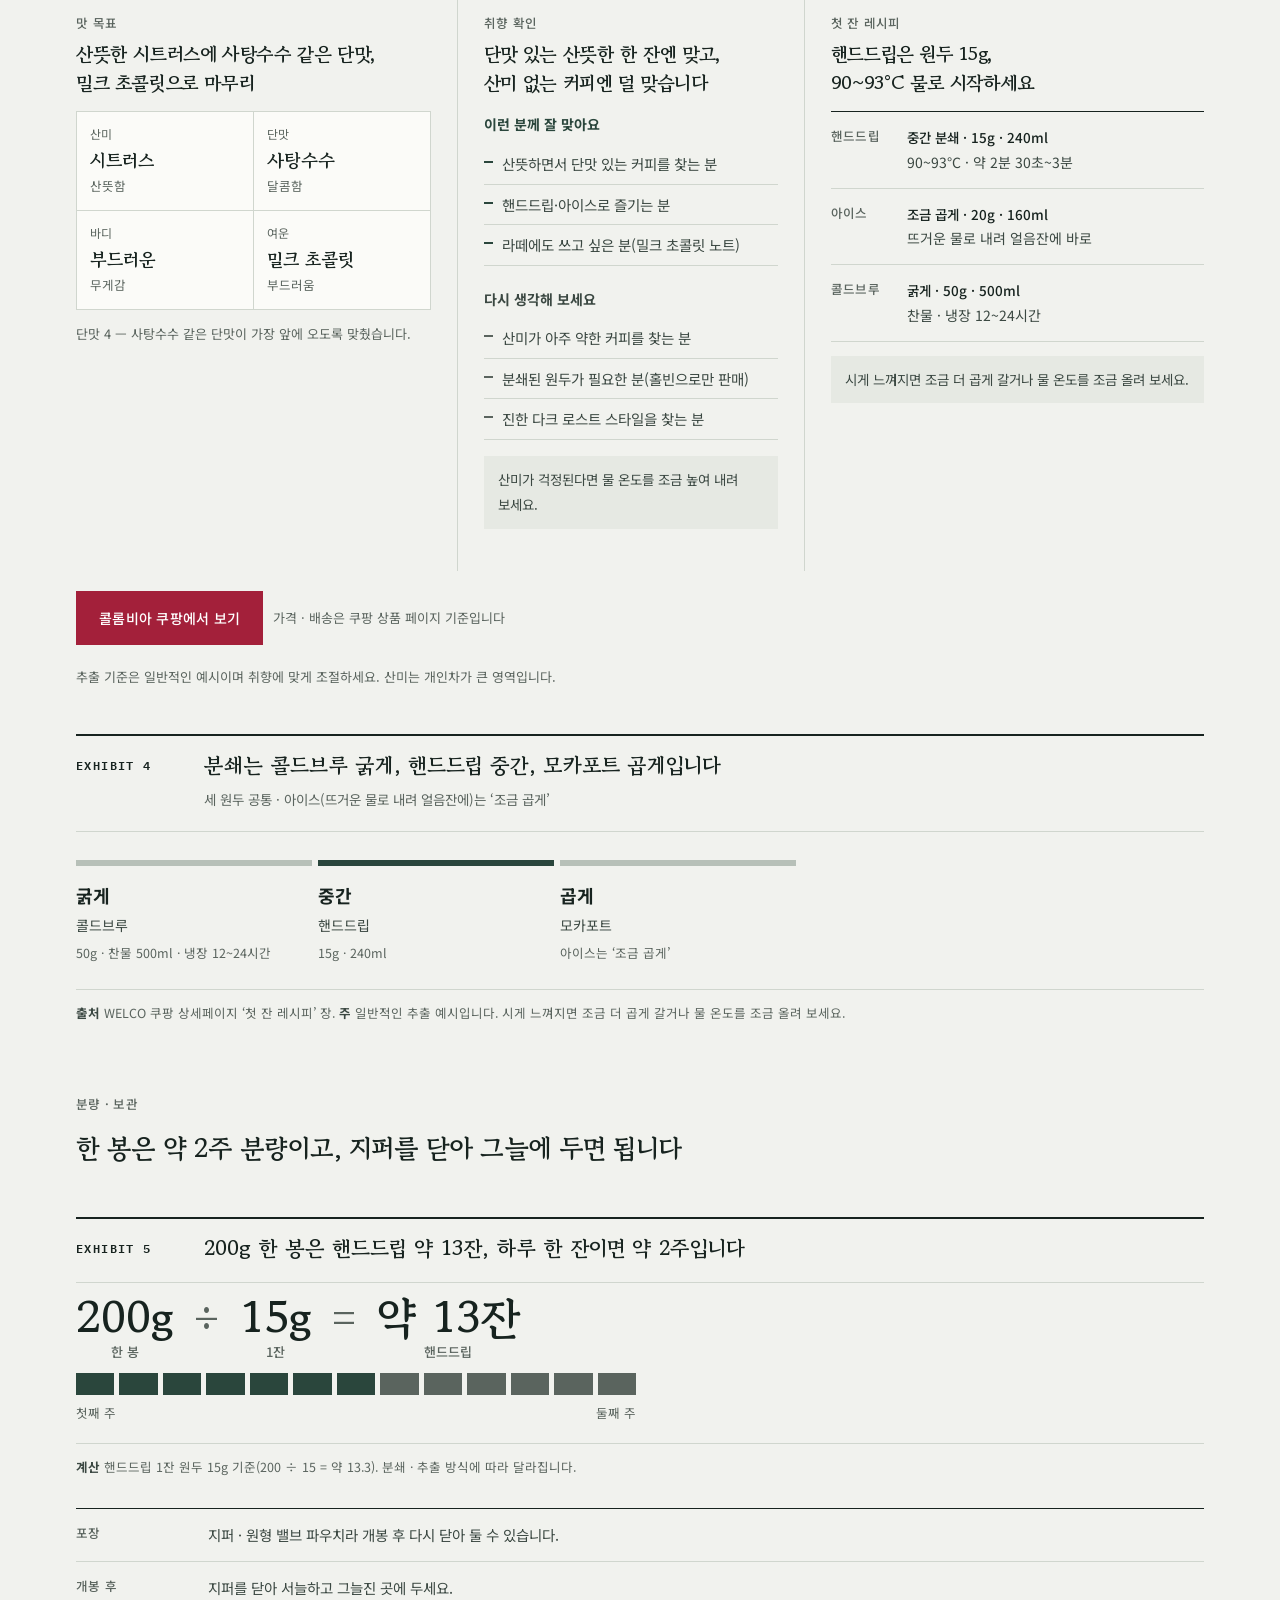
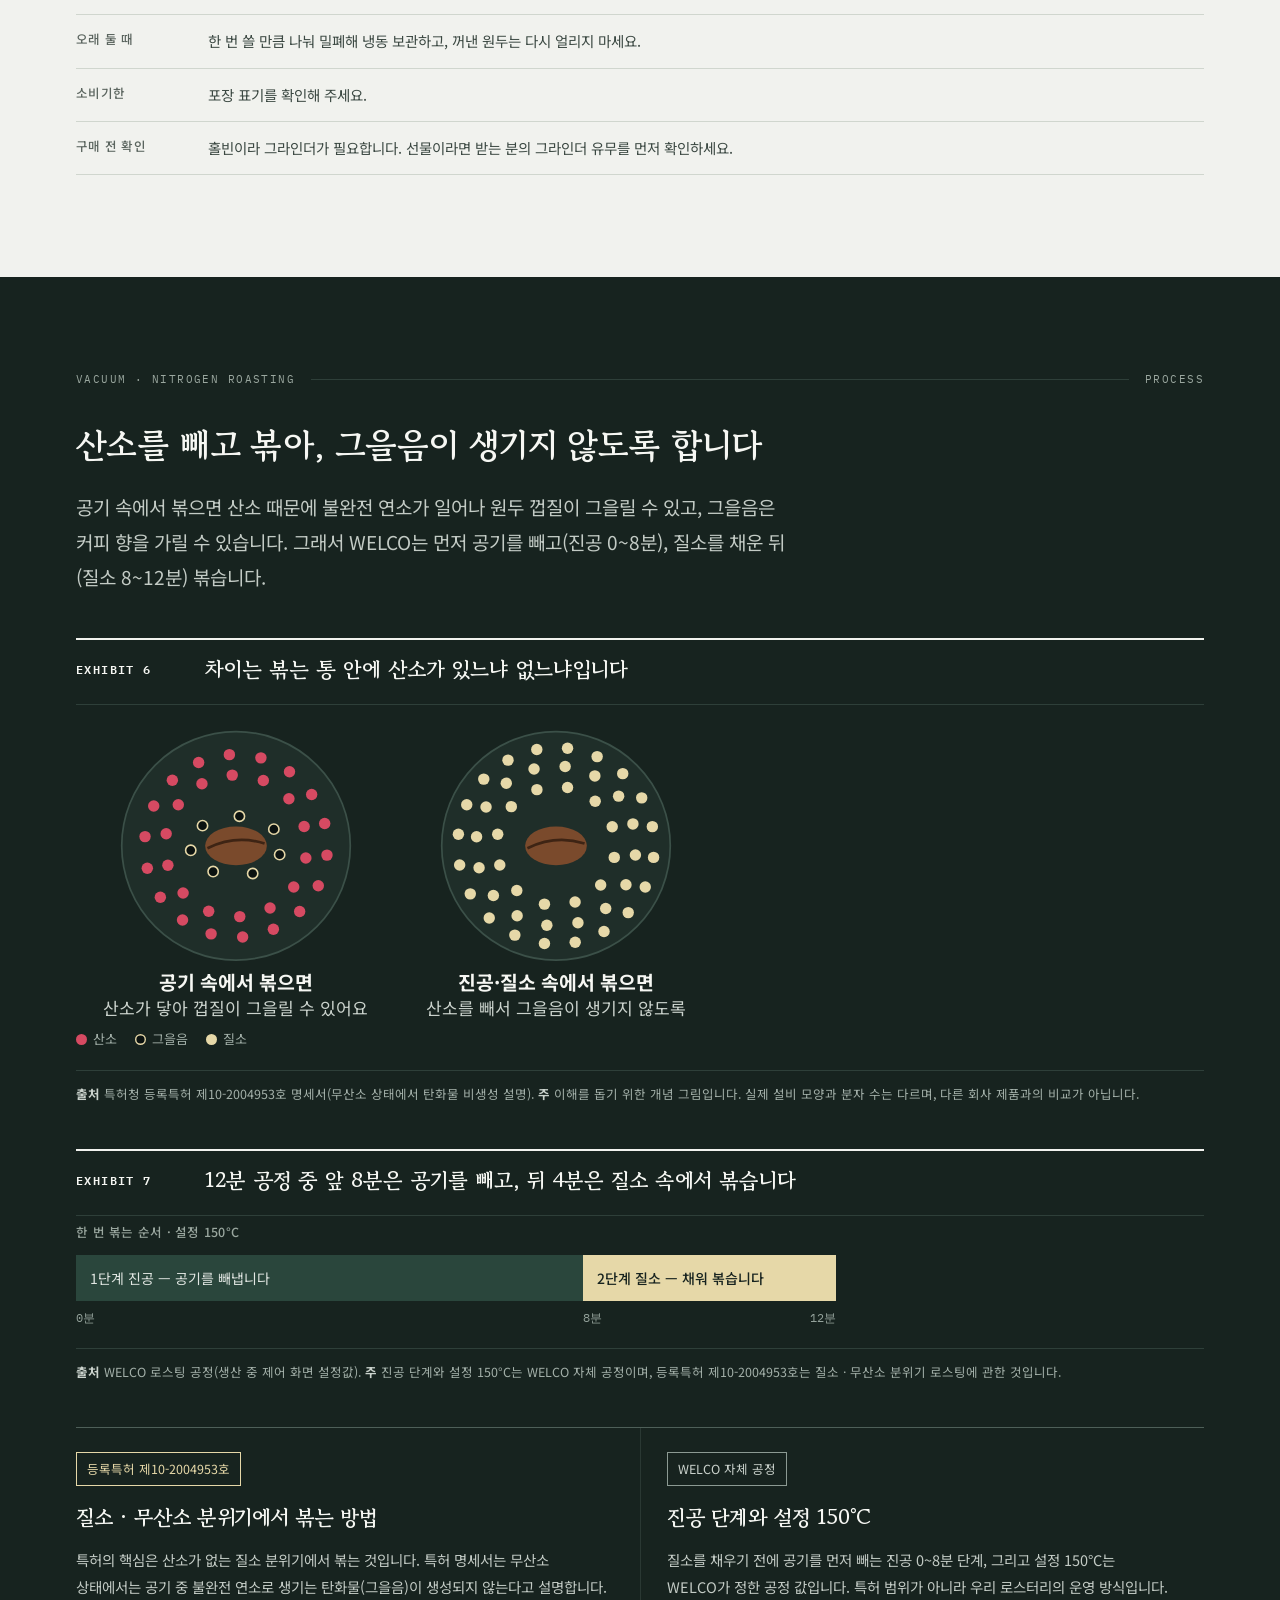
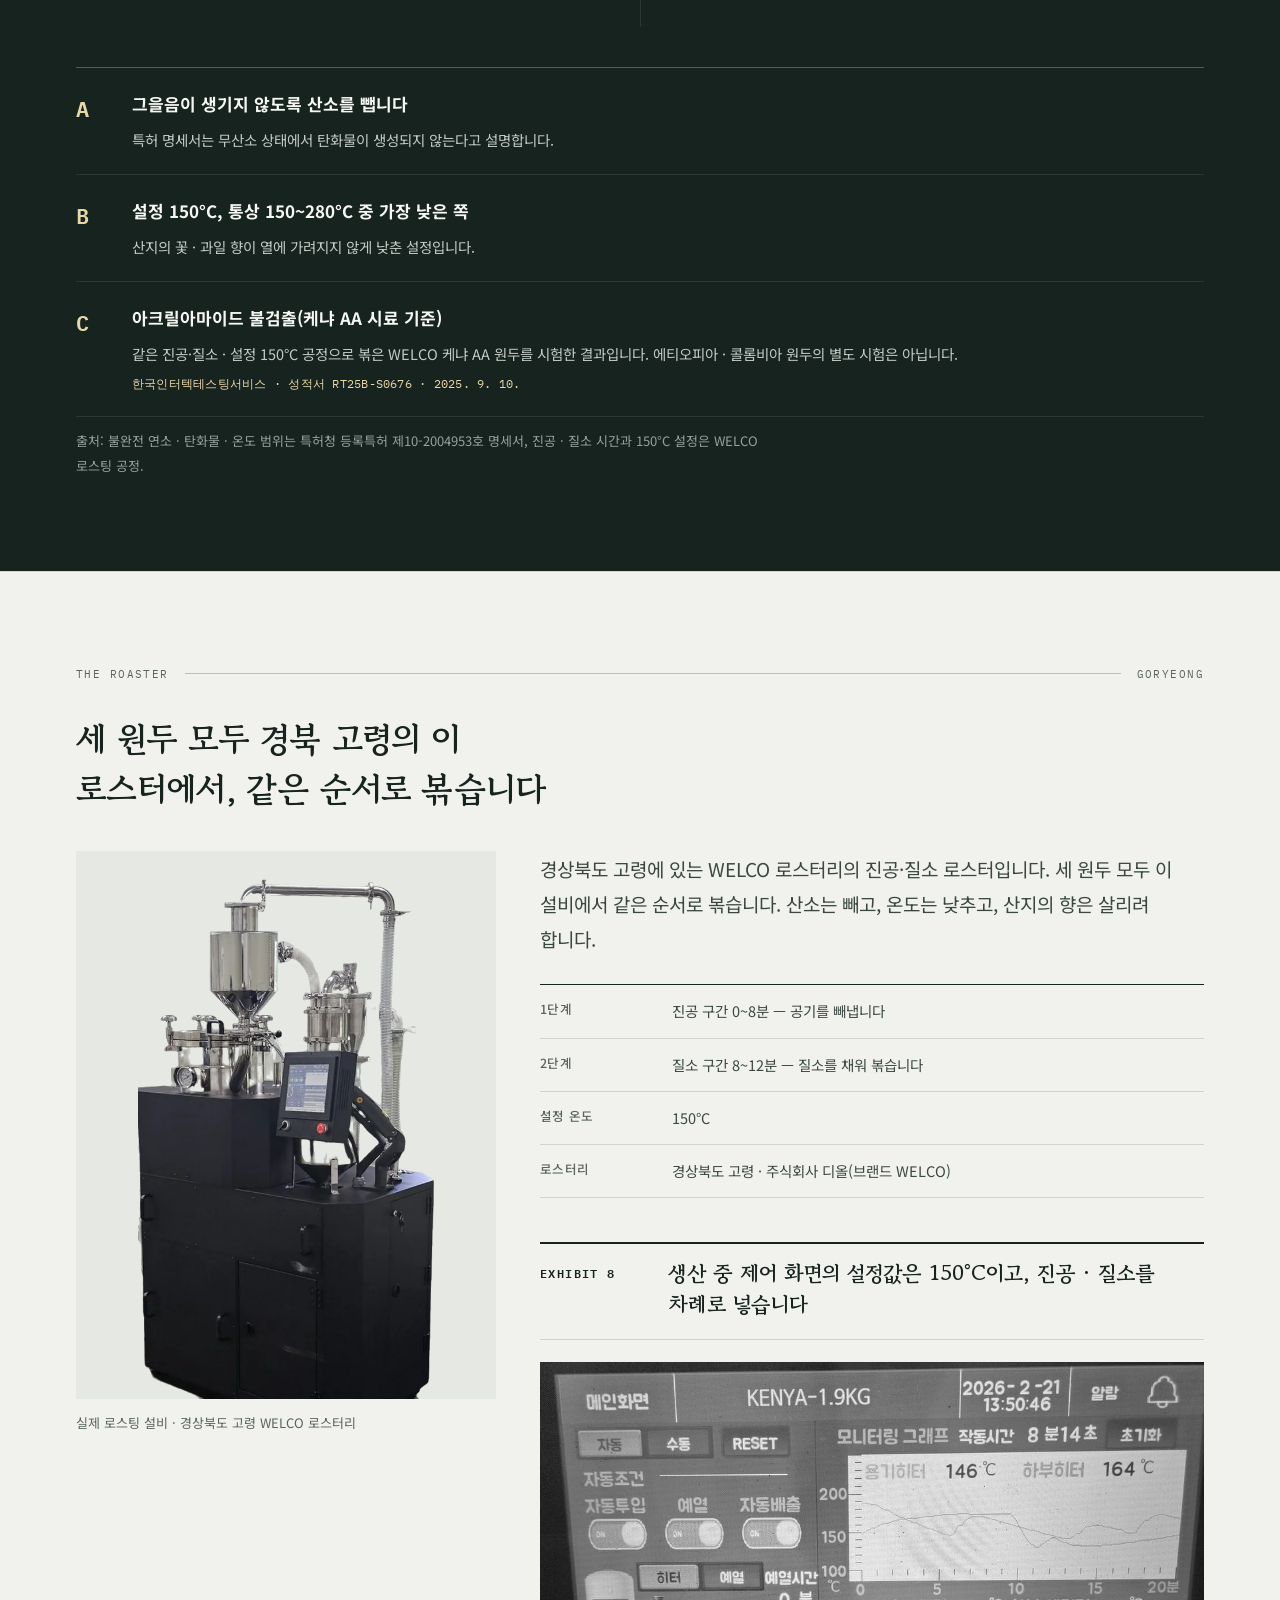
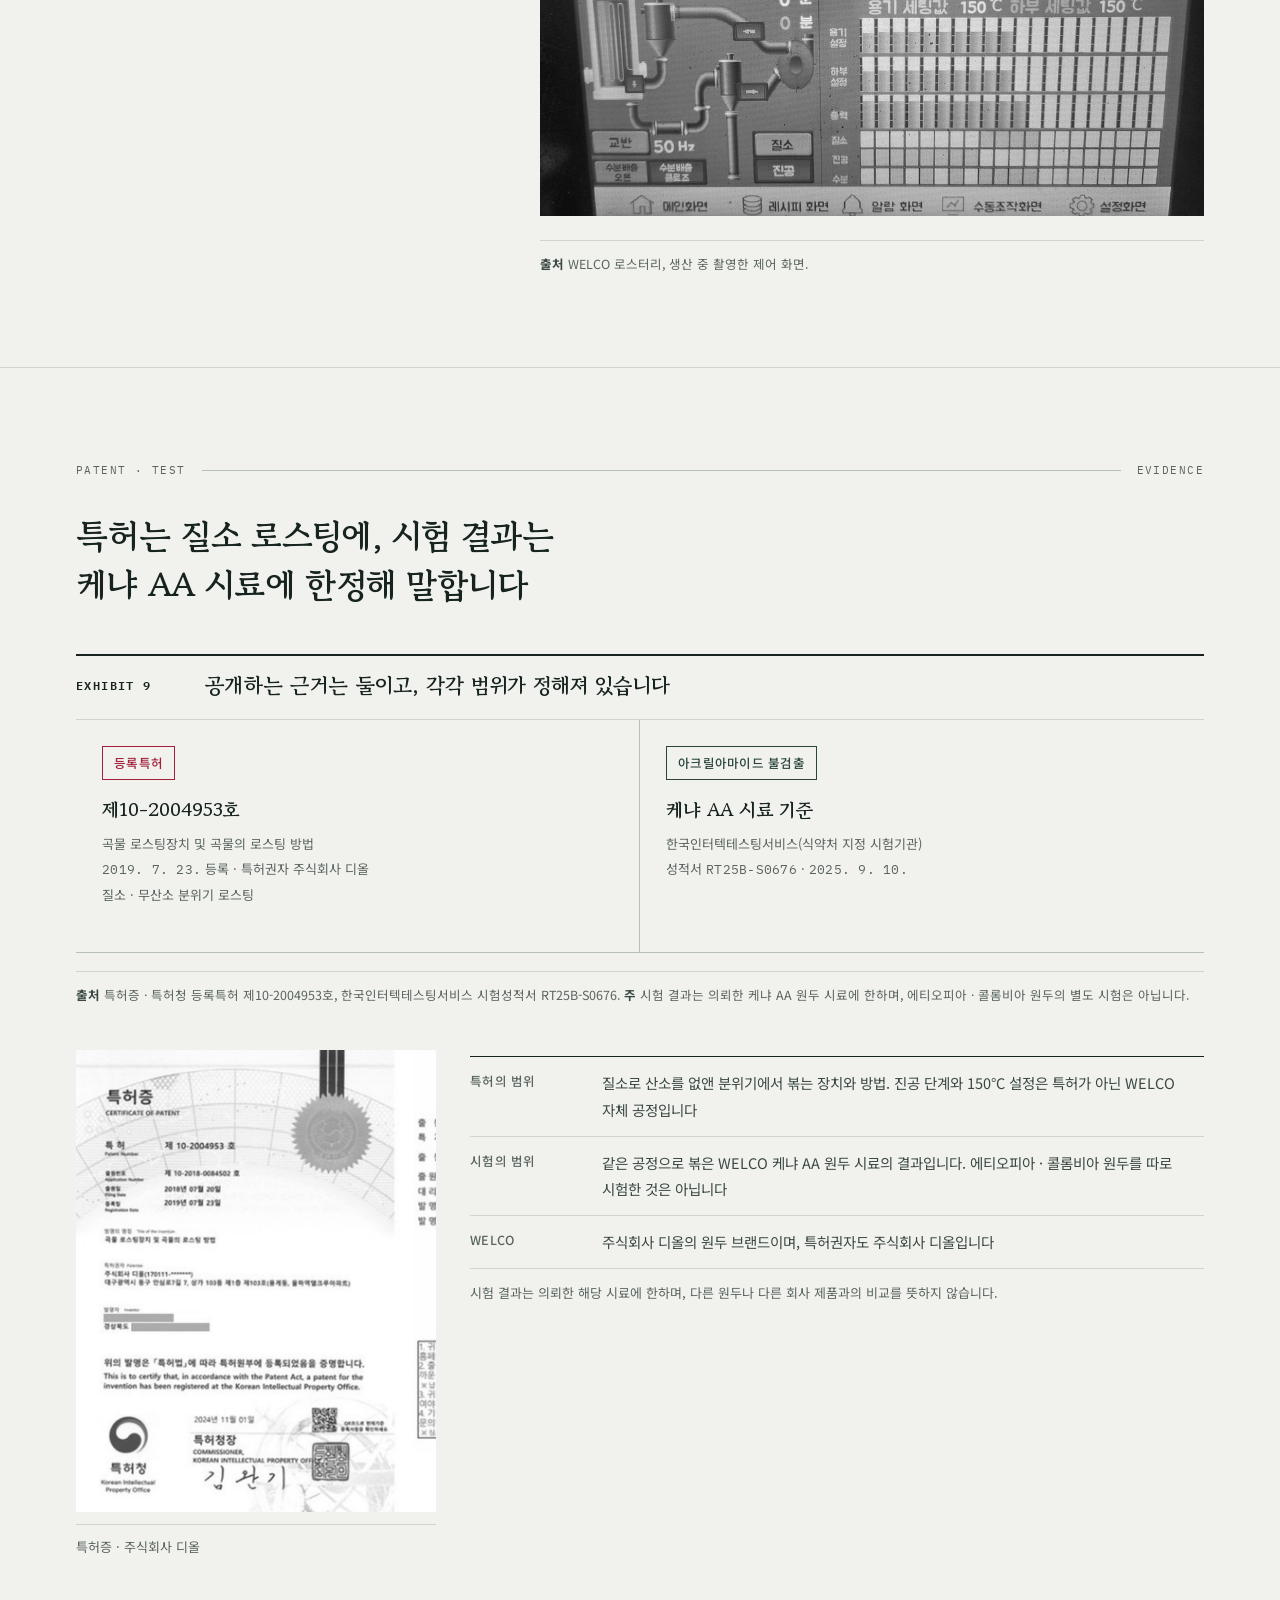
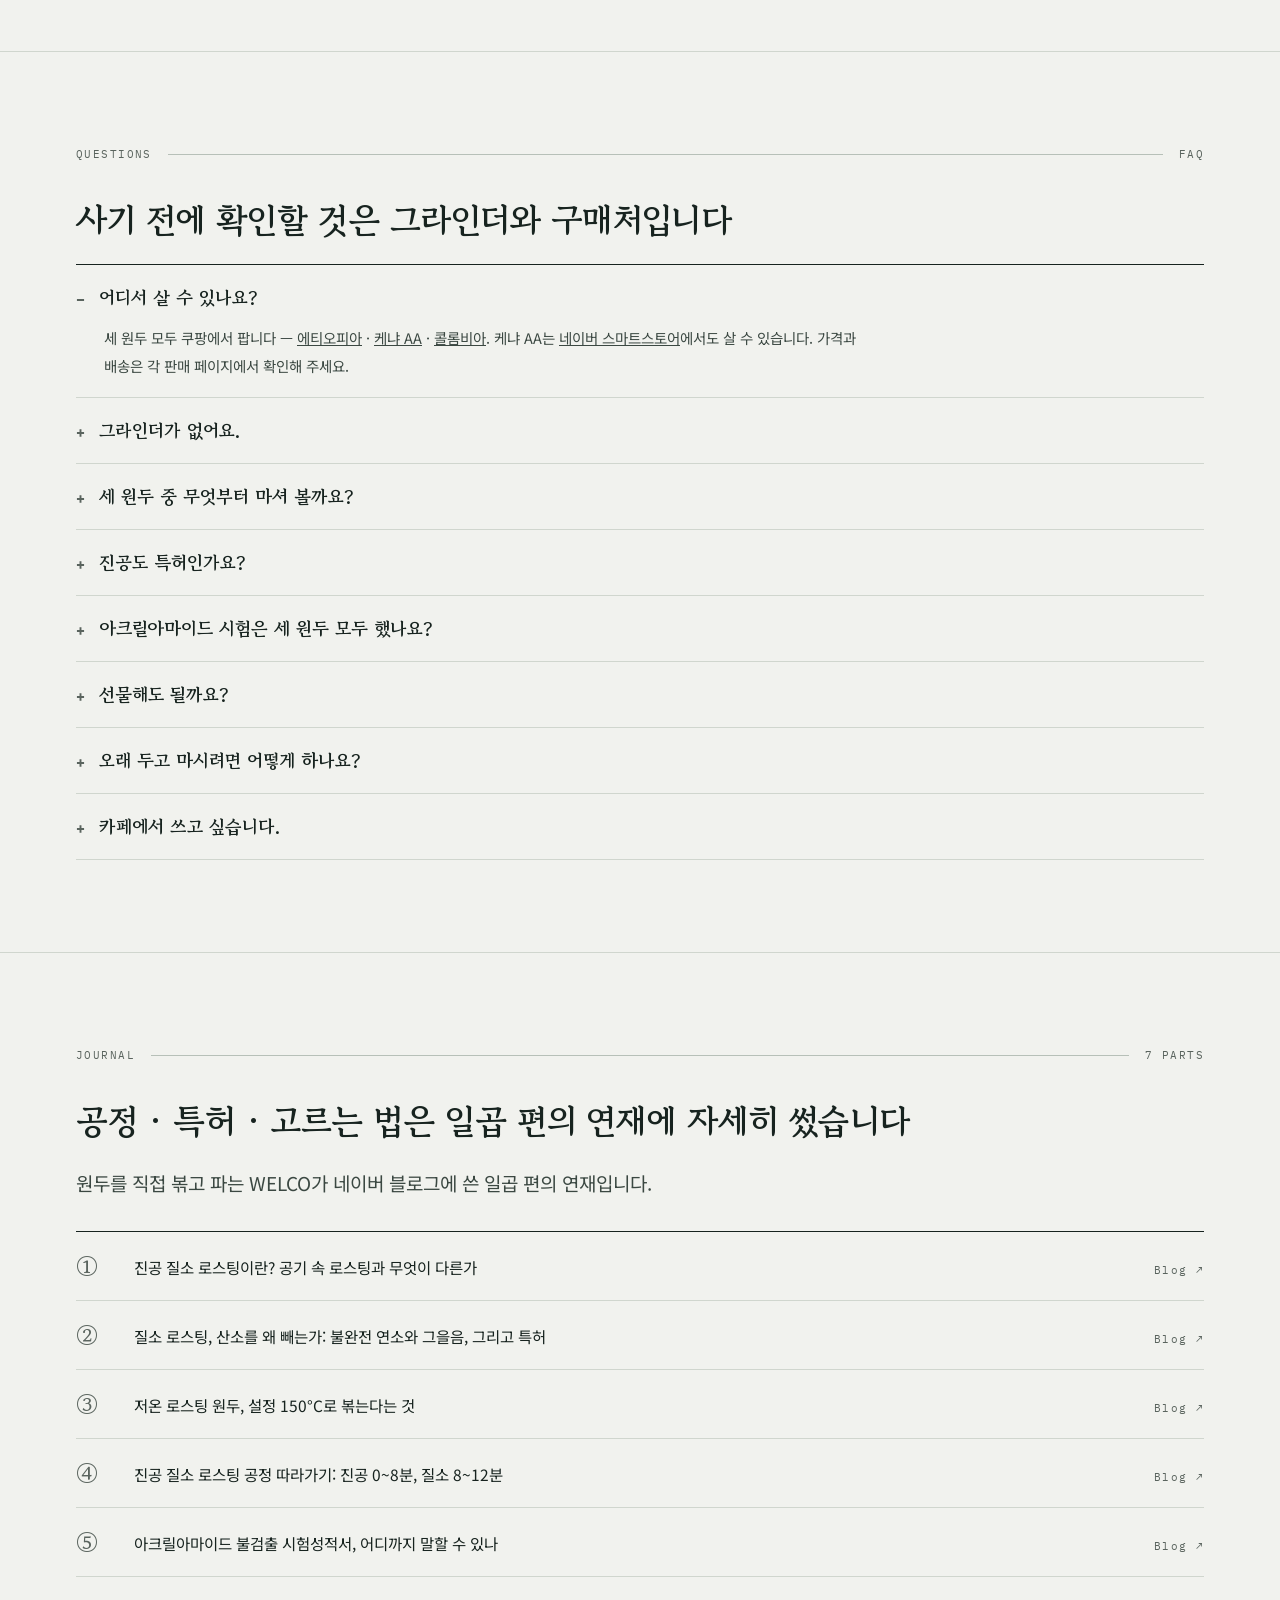
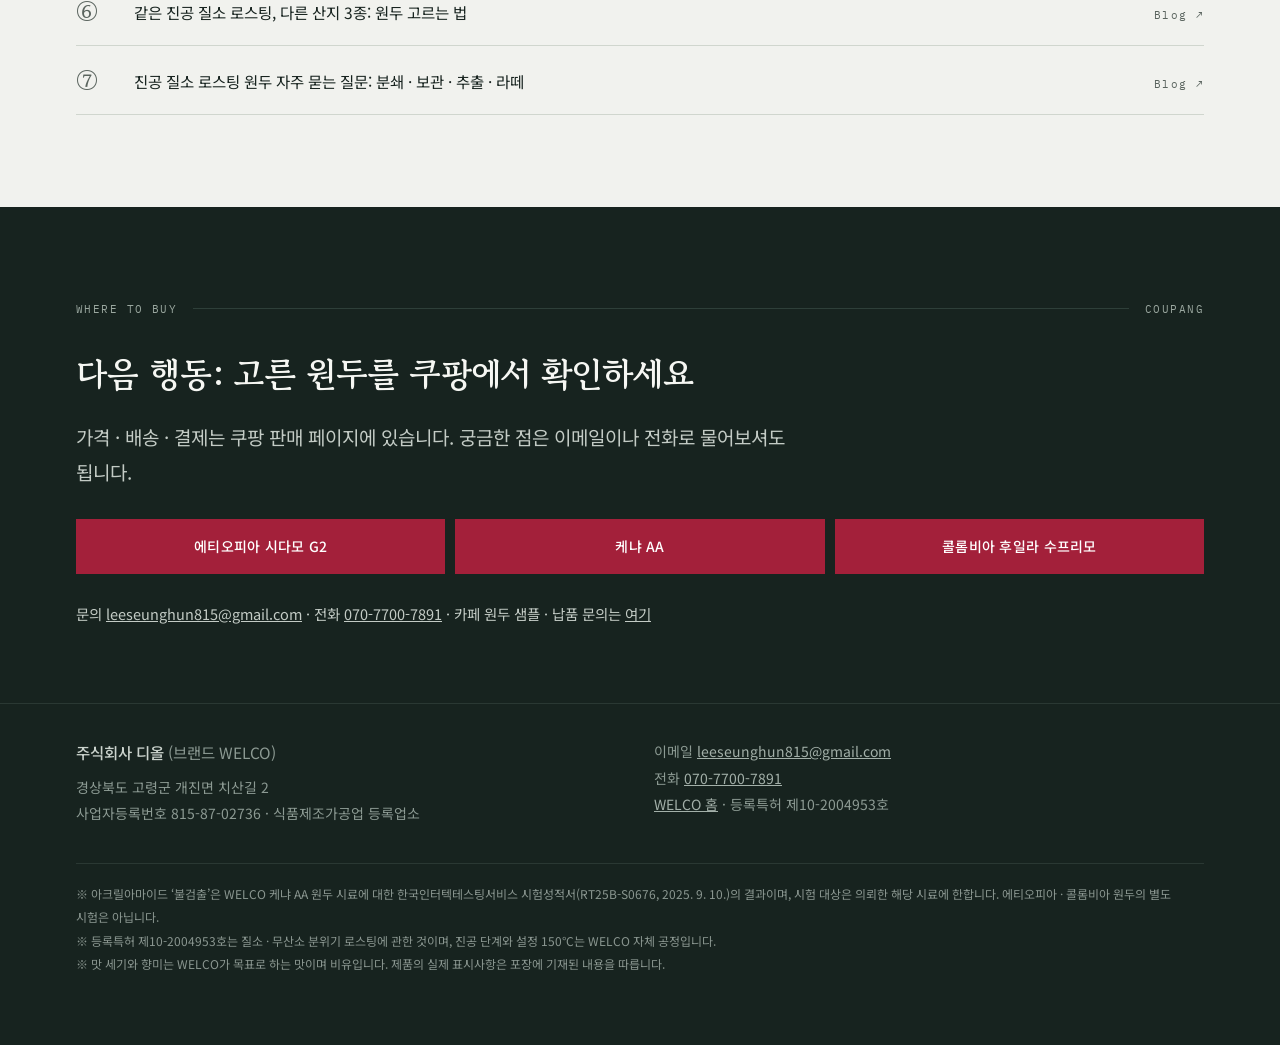
==== commit 551314ad: "케냐 AA 등급을 AA FAQ로 명시(사장님 확인) Co-Authored-By: Claude Opus 5.5 <noreply@anthropic.com>" ====
--- a/shop.html
+++ b/shop.html
@@ -379,7 +379,7 @@
         <div class="ph"><img src="assets/img/kenya-01.webp" alt="WELCO 케냐 AA — 자몽·포도 향이 살아나도록, 산소 없이 볶은 케냐 AA" width="800" height="800" loading="lazy" decoding="async"></div>
         <div class="id">
           <span class="el sm" aria-hidden="true"><span class="z"><span>AA</span><span></span></span><span class="sym">Ke</span><span class="nm">KENYA</span></span>
-          <div><p class="reg">동아프리카 · 키암부·무랑가 AA 워시드</p><h3>케냐 AA</h3></div>
+          <div><p class="reg">동아프리카 · 키암부·무랑가 AA FAQ 워시드</p><h3>케냐 AA</h3></div>
         </div>
         <p class="notes">자몽·포도 · 황설탕·아몬드</p>
         <ul class="taste" aria-label="케냐 맛 세기 5단계 중">
@@ -439,7 +439,7 @@
         <table class="sp3">
           <thead><tr><th scope="col">항목</th><th scope="col">에티오피아</th><th scope="col">케냐 AA</th><th scope="col">콜롬비아</th></tr></thead>
           <tbody>
-          <tr><th scope="row">산지 · 등급</th><td data-h="에티오피아">에티오피아 남부 시다모 · G2</td><td data-h="케냐 AA">케냐 중부 키암부 · 무랑가 · AA(스크린 18/19)</td><td data-h="콜롬비아">콜롬비아 후일라 · 수프리모 17/18</td></tr>
+          <tr><th scope="row">산지 · 등급</th><td data-h="에티오피아">에티오피아 남부 시다모 · G2</td><td data-h="케냐 AA">케냐 중부 키암부 · 무랑가 · AA FAQ(스크린 18/19)</td><td data-h="콜롬비아">콜롬비아 후일라 · 수프리모 17/18</td></tr>
           <tr><th scope="row">재배 고도</th><td data-h="에티오피아">해발 1,500~2,200m 고원</td><td data-h="케냐 AA">해발 1,400m</td><td data-h="콜롬비아" class="na">표기 없음</td></tr>
           <tr><th scope="row">가공</th><td data-h="에티오피아">워시드 — 물로 씻어 말림</td><td data-h="케냐 AA">워시드 — 물로 씻어 말림</td><td data-h="콜롬비아">워시드 — 물로 씻어 말림</td></tr>
           <tr><th scope="row">품종</th><td data-h="에티오피아" class="na">표기 없음</td><td data-h="케냐 AA">SL28 · SL34</td><td data-h="콜롬비아" class="na">표기 없음</td></tr>
@@ -455,7 +455,7 @@
           </tbody>
         </table>
       </div>
-      <figcaption class="ex-src"><b>출처</b> WELCO 쿠팡 상세페이지(원두별 실물 · 산지 · 맛 목표 · 로스팅 장, 2026. 11. 판), 생두 수입사 맥널티인터내셔널 생두 사양서(케냐 AA 워시드 · 2026. 9. 게시 — 생산지역 · 가공 · 품종 · 고도 · 스크린). <b>주</b> 향미 노트는 맛을 비유한 것이며 실제 재료는 들어 있지 않습니다. 케냐 AA의 품종은 수입사 사양서 기준이며, 에티오피아 · 콜롬비아 품종은 확인 중입니다. 가격 · 할인 · 배송은 수시로 바뀌므로 이 페이지에 적지 않으며, 쿠팡 상품 페이지 기준입니다.</figcaption>
+      <figcaption class="ex-src"><b>출처</b> WELCO 쿠팡 상세페이지(원두별 실물 · 산지 · 맛 목표 · 로스팅 장, 2026. 11. 판), 생두 수입사 맥널티인터내셔널 생두 사양서(케냐 AA FAQ 워시드 · 2026. 9. 게시 — 생산지역 · 가공 · 품종 · 고도 · 스크린). <b>주</b> 향미 노트는 맛을 비유한 것이며 실제 재료는 들어 있지 않습니다. 케냐 AA의 품종은 수입사 사양서 기준이며, 에티오피아 · 콜롬비아 품종은 확인 중입니다. 가격 · 할인 · 배송은 수시로 바뀌므로 이 페이지에 적지 않으며, 쿠팡 상품 페이지 기준입니다.</figcaption>
     </figure>
 
     <!-- 에티오피아 -->
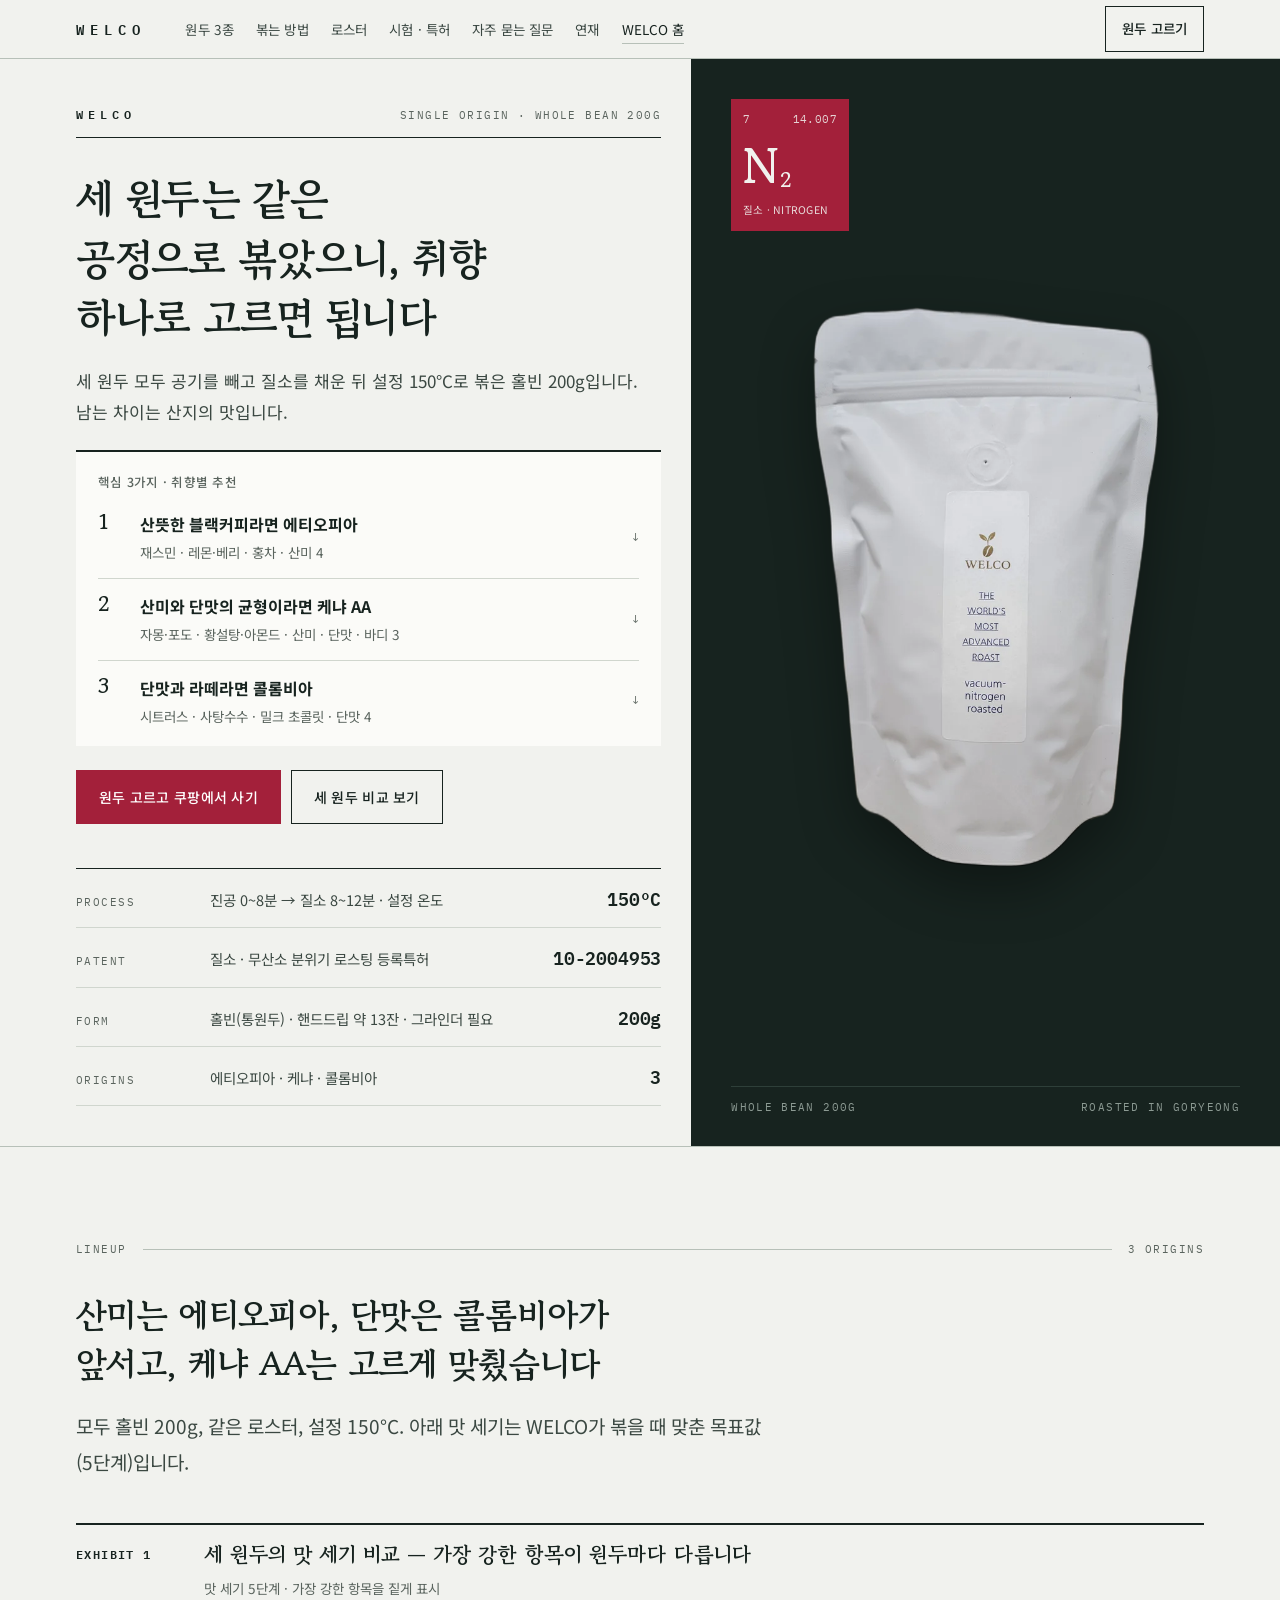
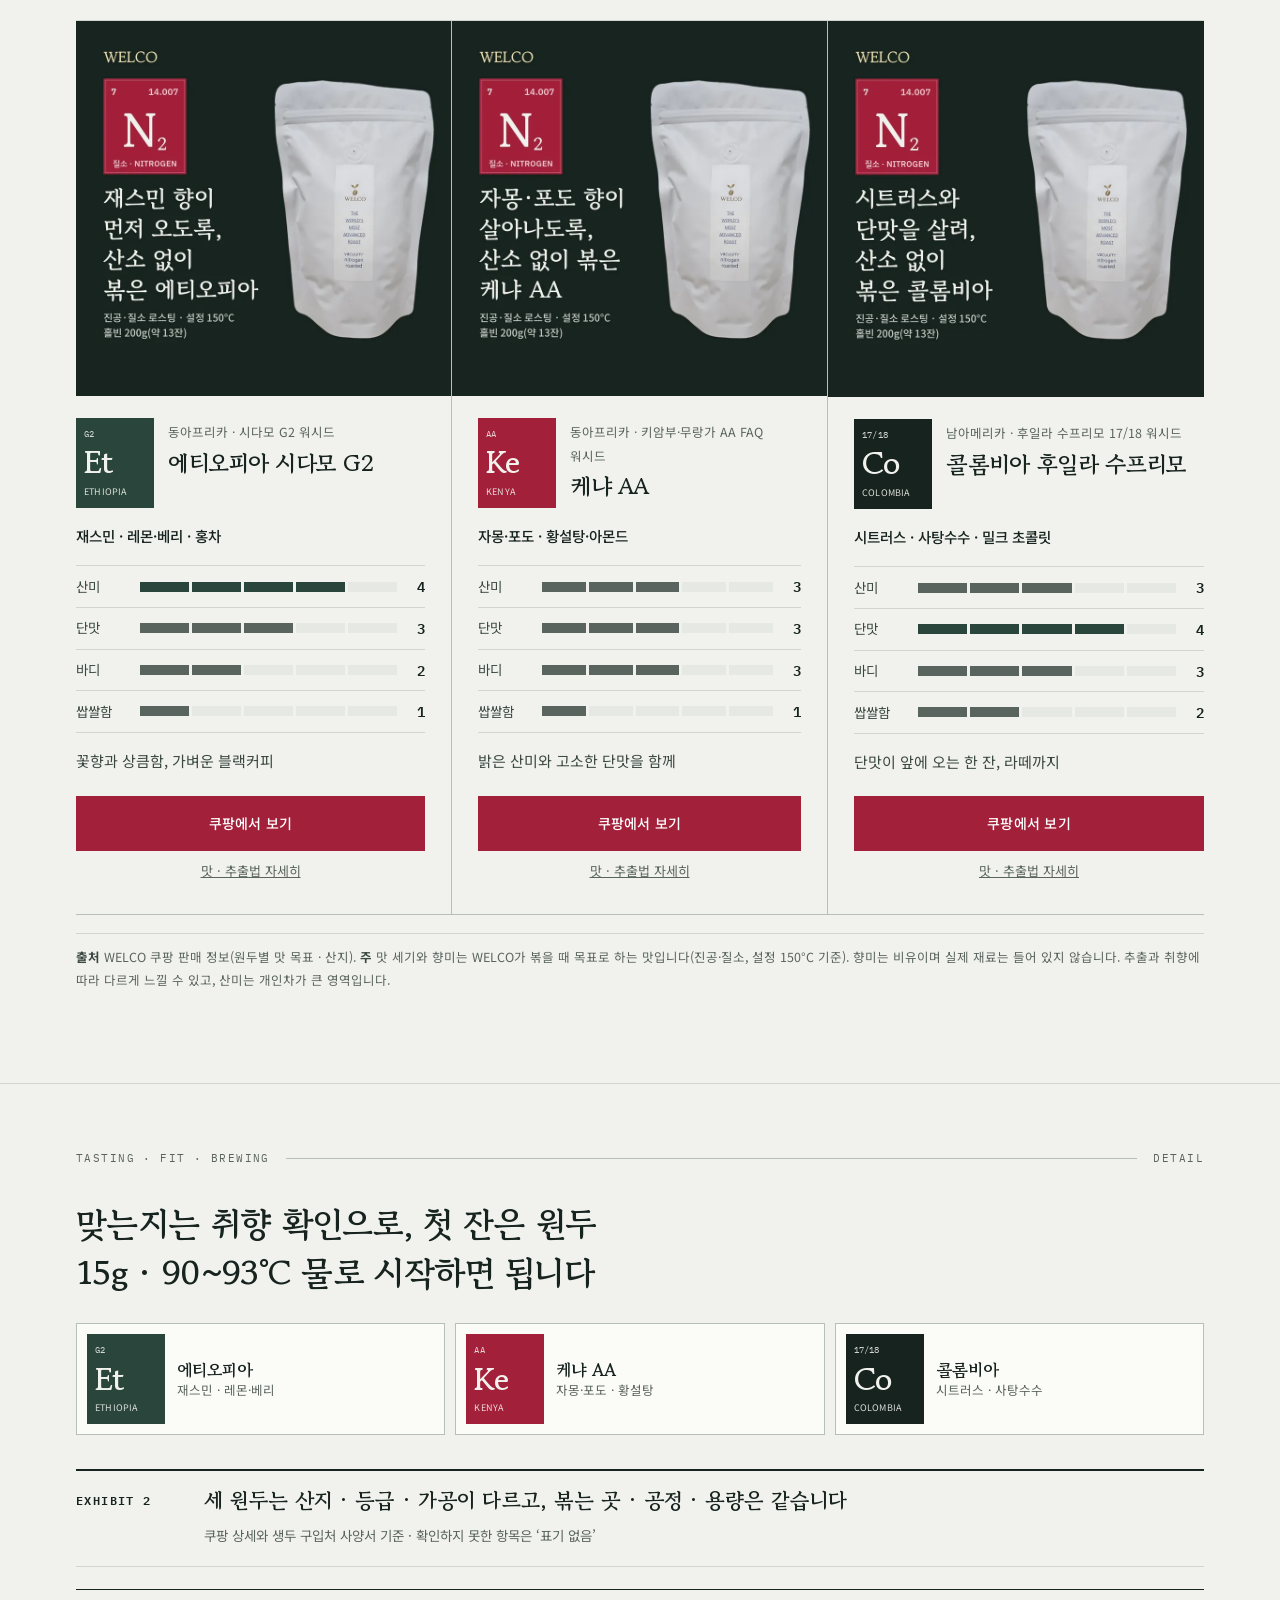
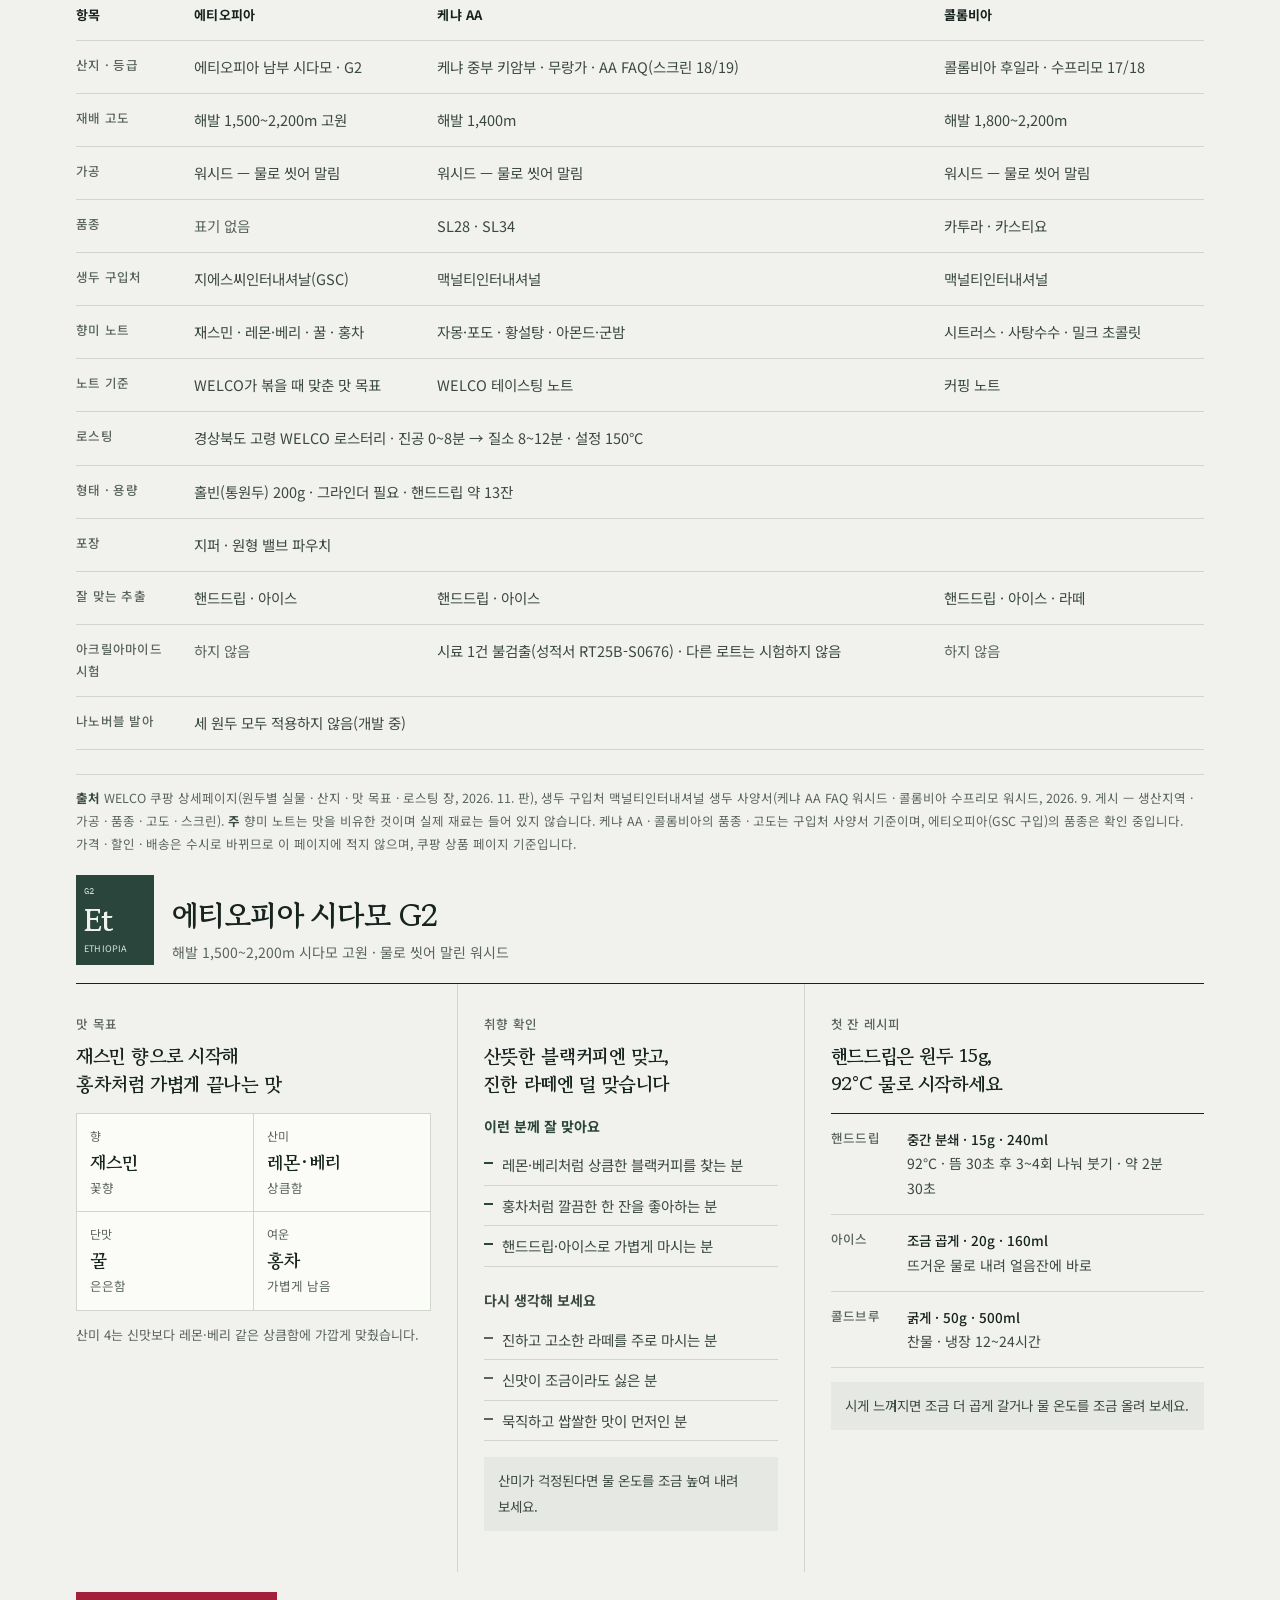
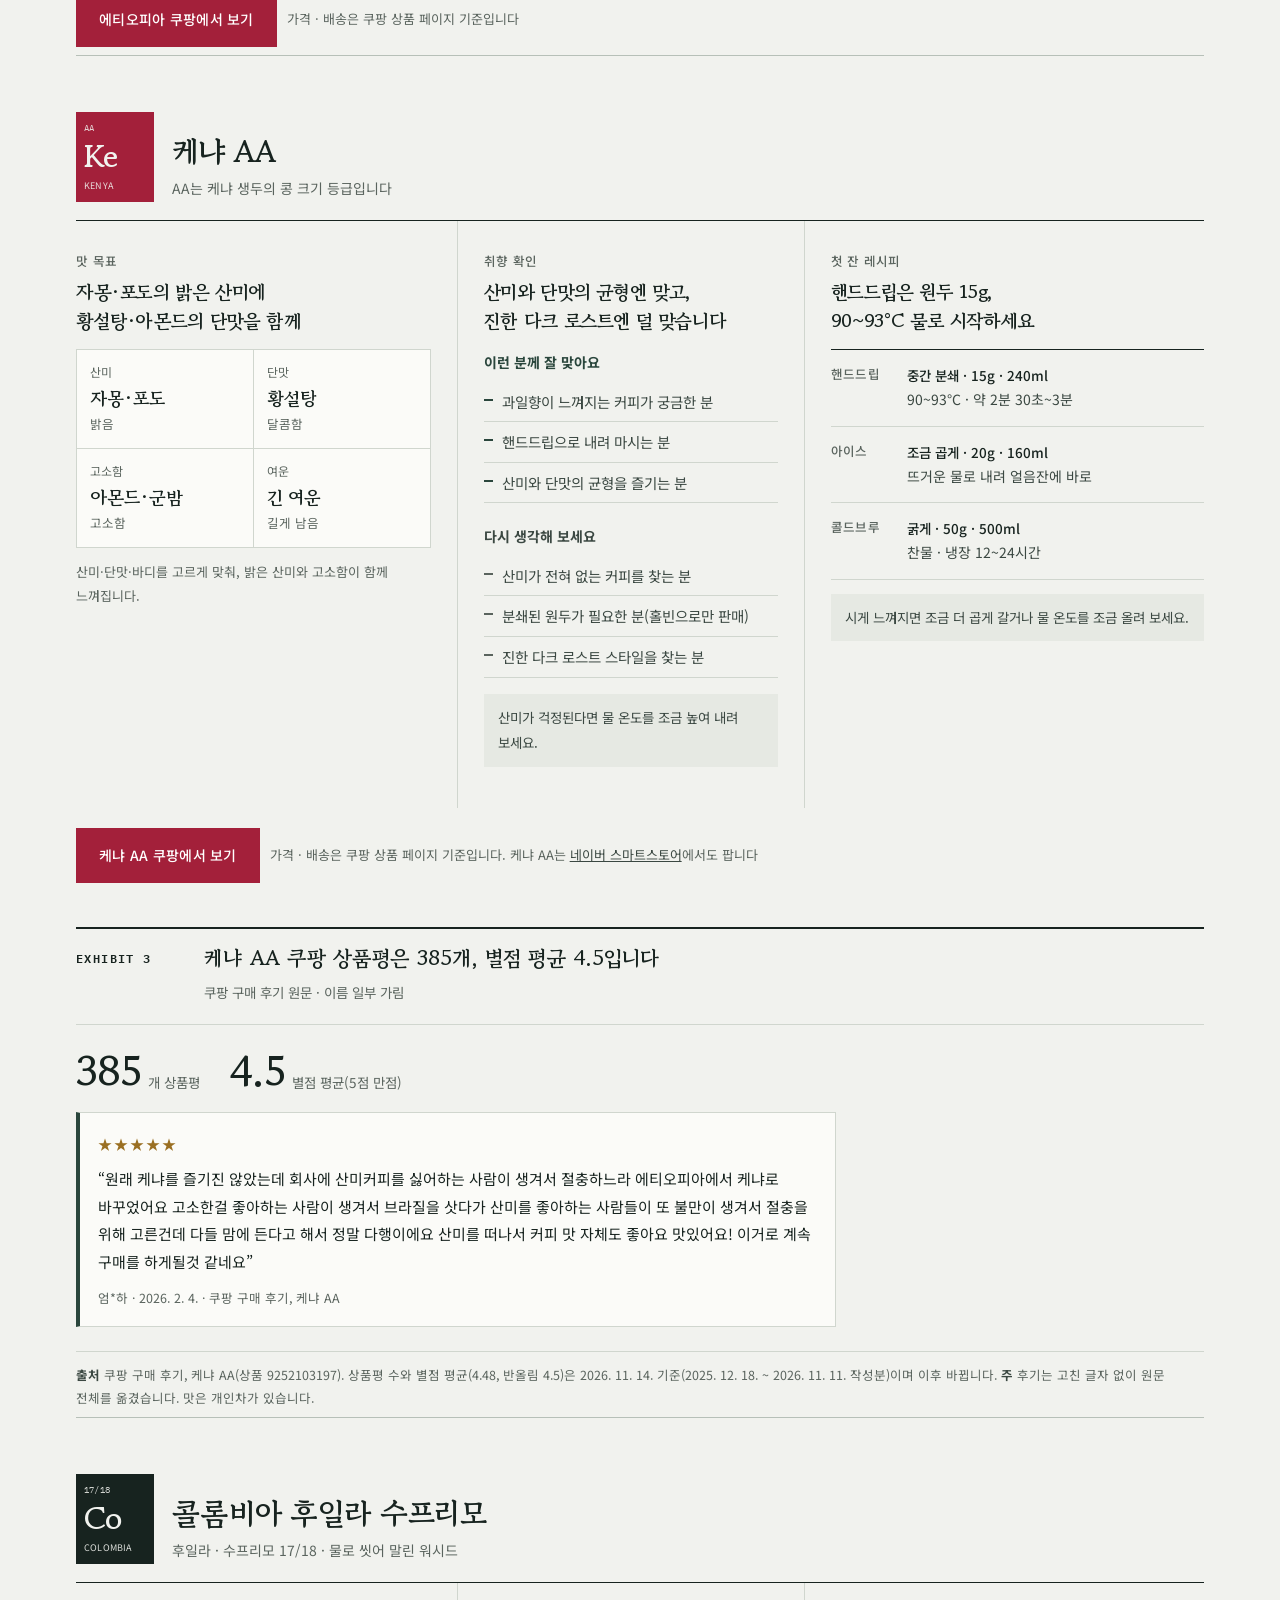
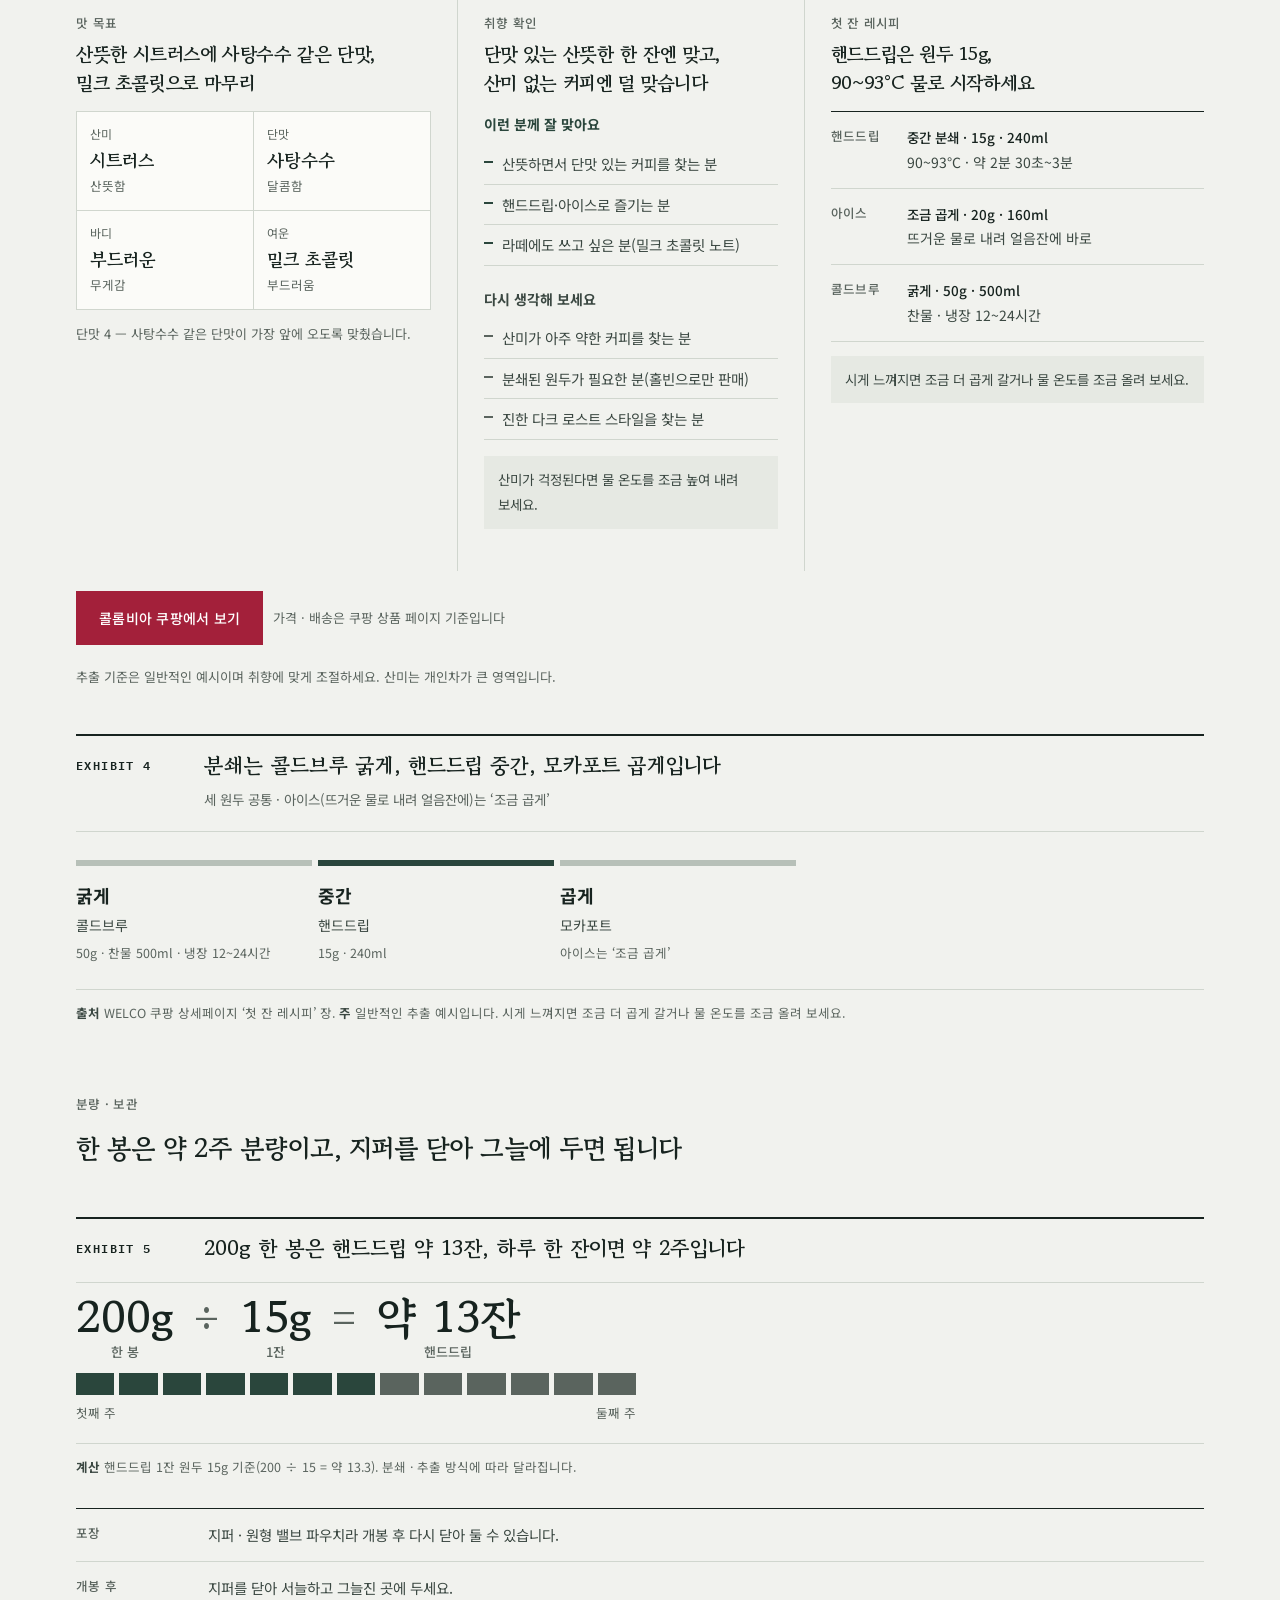
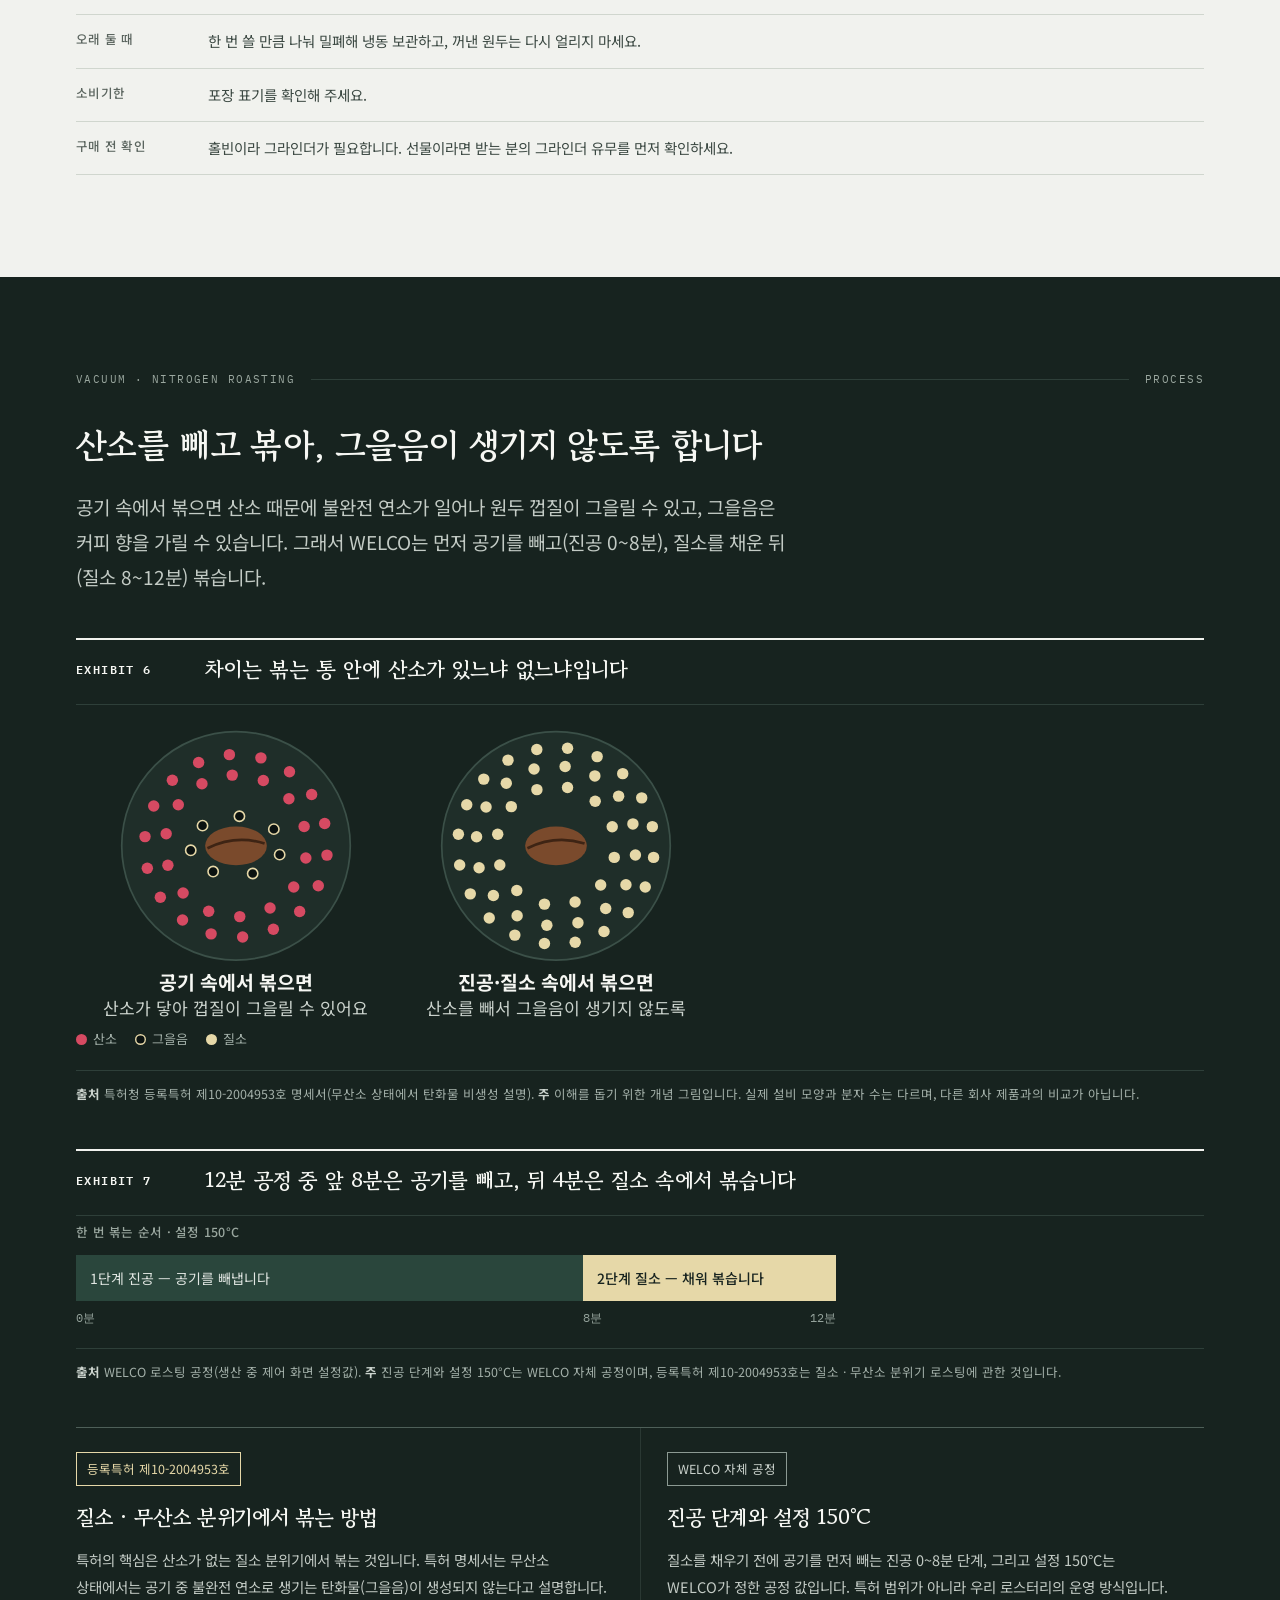
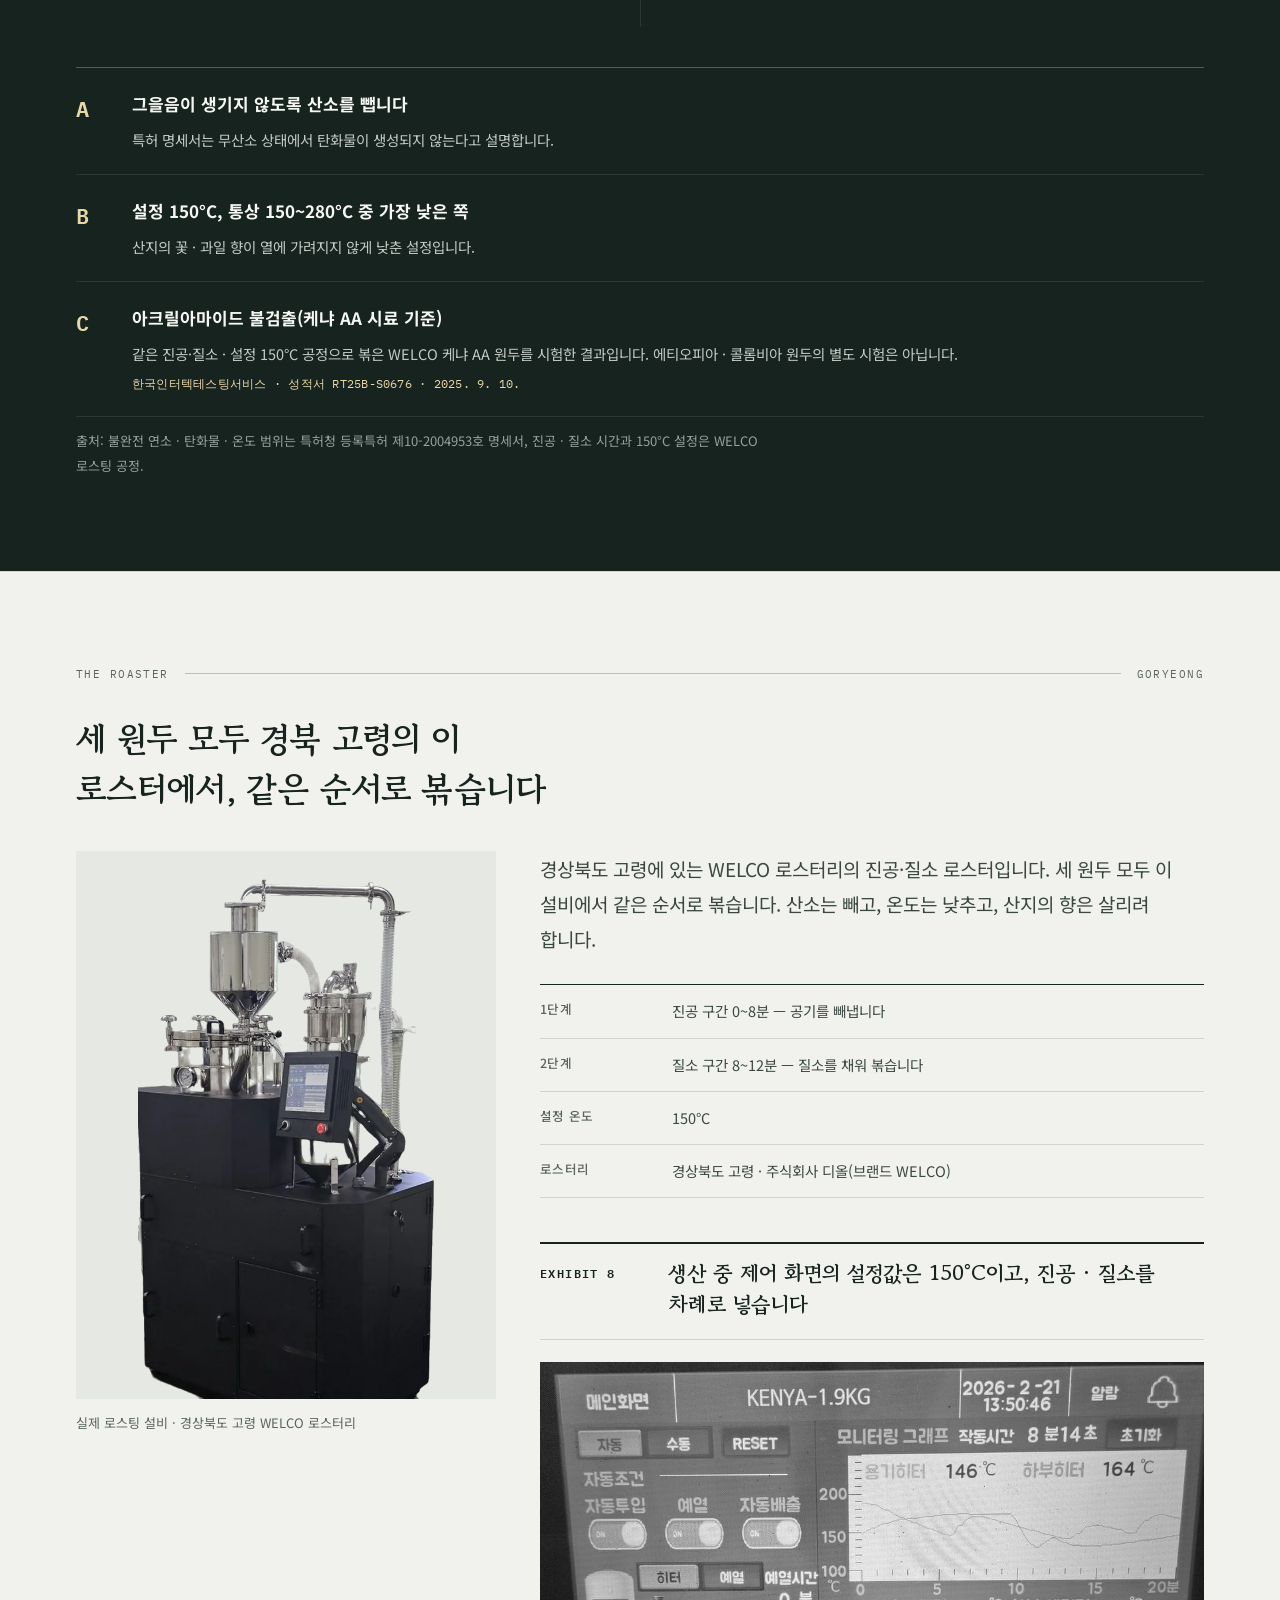
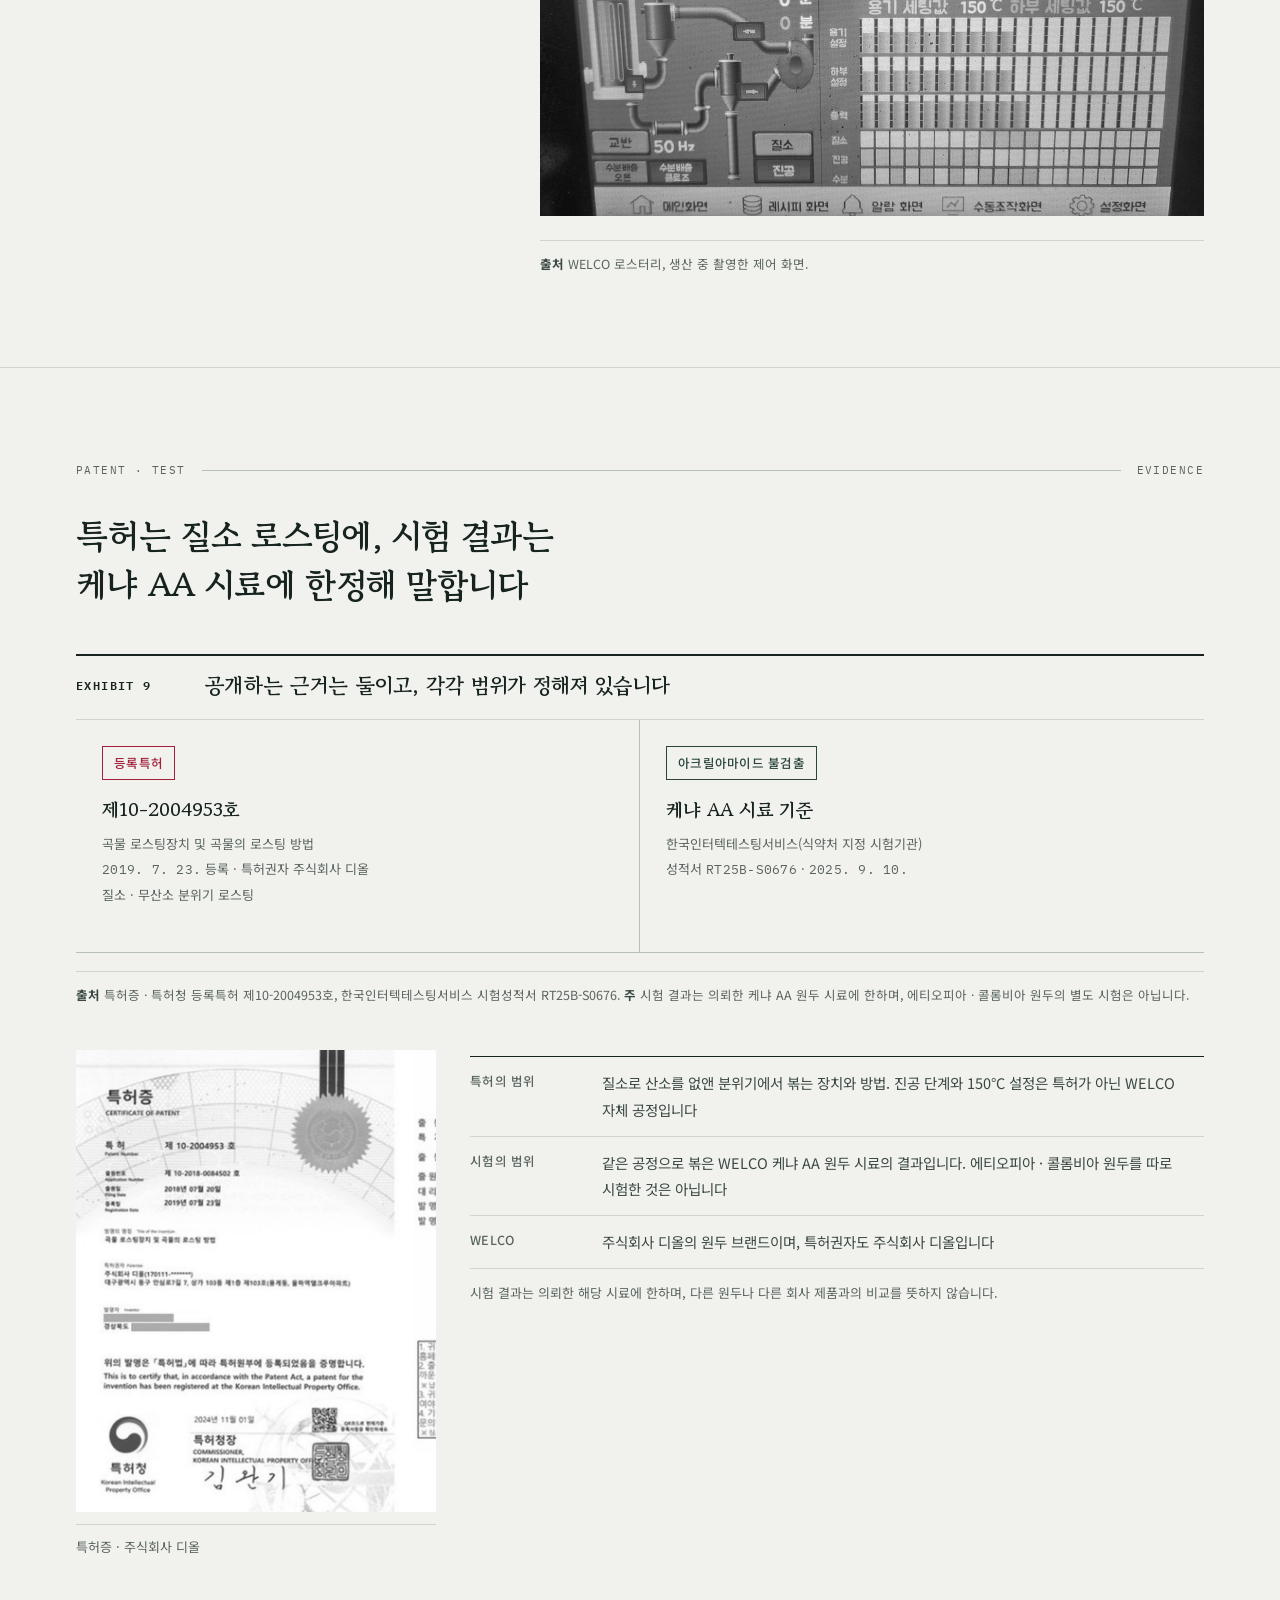
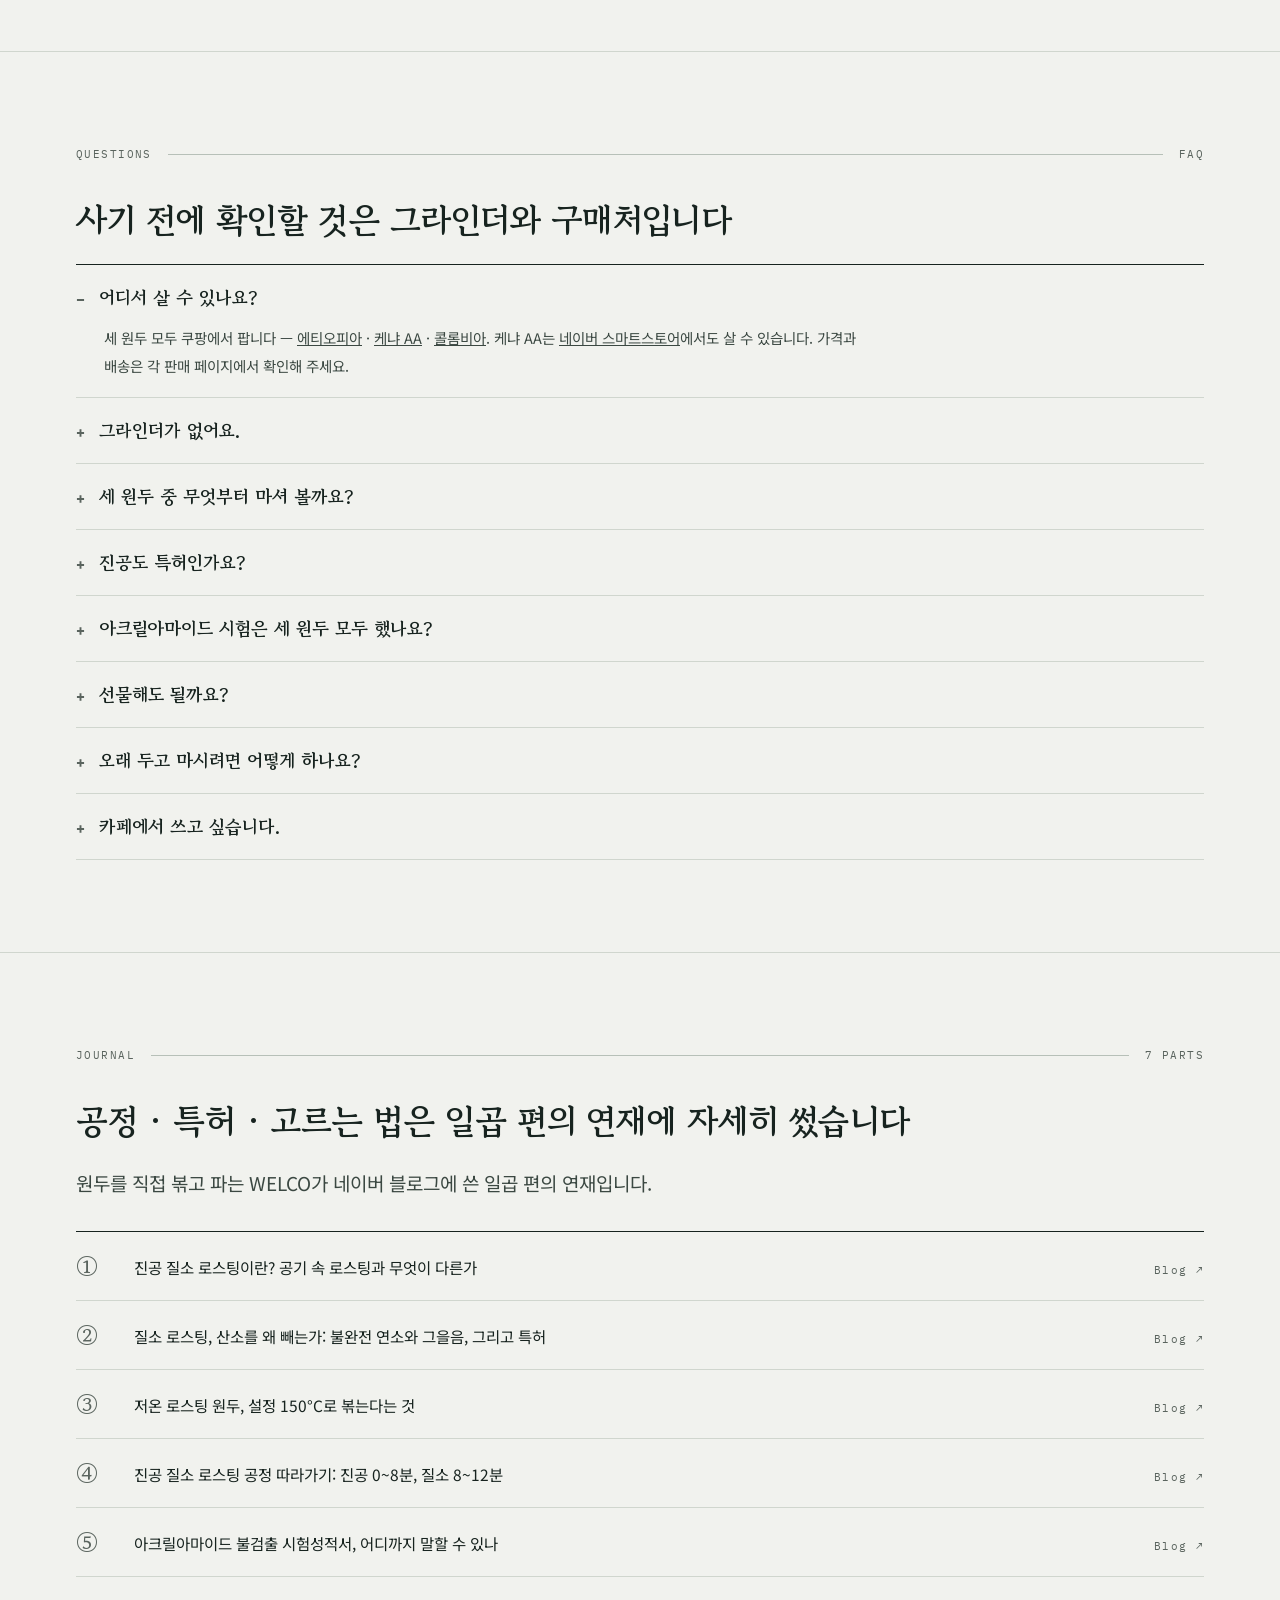
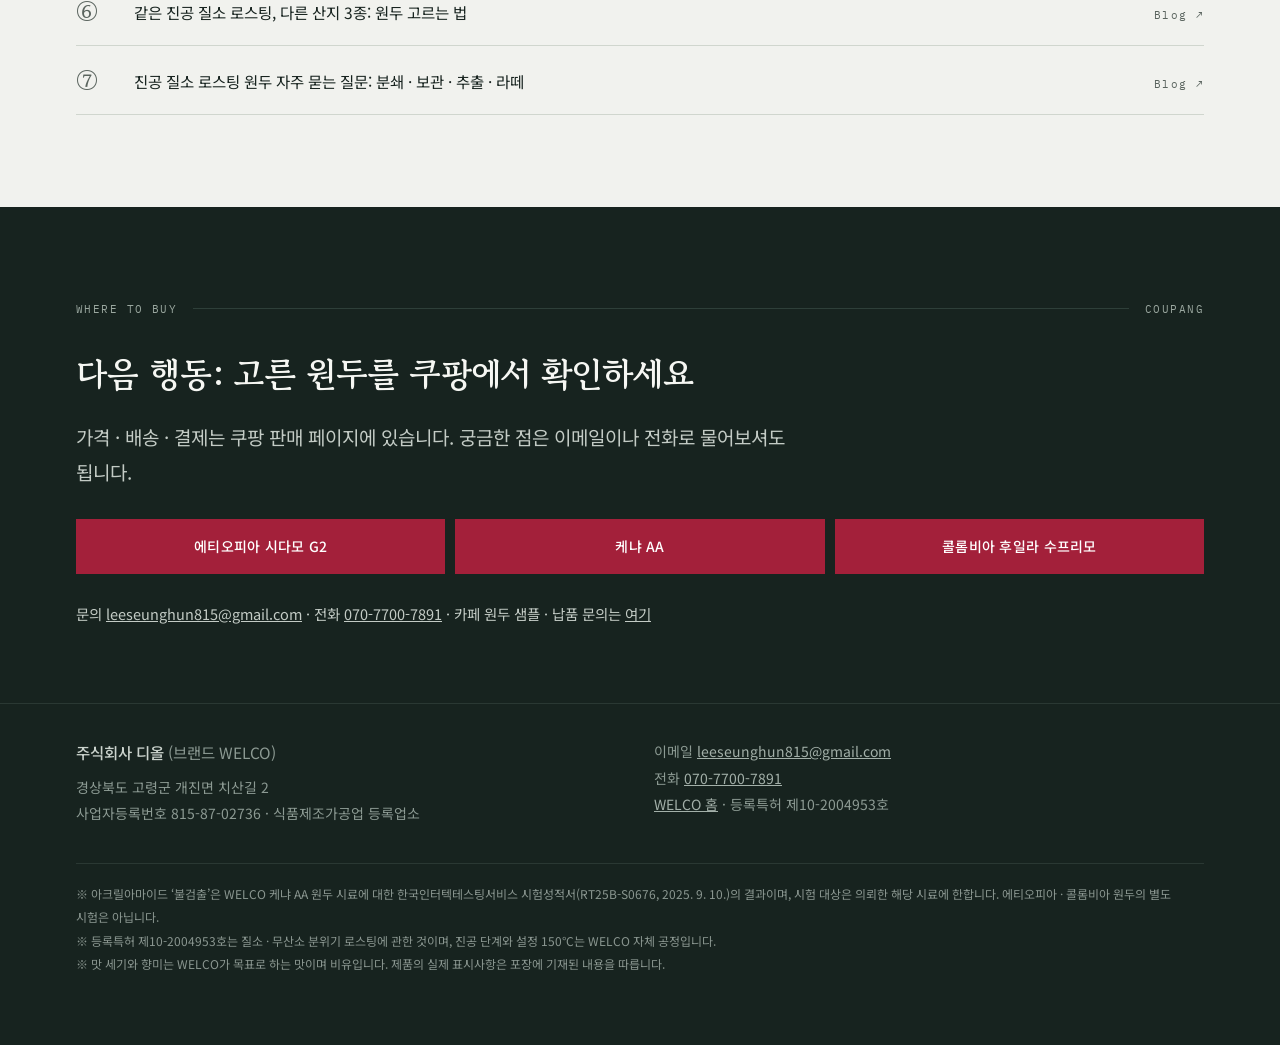
==== commit 35fdddb5: "생두 구입처 정정(에티오피아=GSC, 케냐·콜롬비아=맥널티)과 콜롬비아 사양(1,800~2,200m, 카투라·카스티요) 반영 Co-Authored-By: Claude Opus 5." ====
--- a/shop.html
+++ b/shop.html
@@ -434,16 +434,16 @@
     </nav>
 
     <figure class="ex" style="margin-top:34px;">
-    <div class="ex-h"><span class="ex-no">Exhibit 2</span><p class="ex-t">세 원두는 산지 · 등급 · 가공이 다르고, 볶는 곳 · 공정 · 용량은 같습니다</p><p class="ex-sub">쿠팡 상세와 생두 수입사 사양서 기준 · 확인하지 못한 항목은 &lsquo;표기 없음&rsquo;</p></div>
+    <div class="ex-h"><span class="ex-no">Exhibit 2</span><p class="ex-t">세 원두는 산지 · 등급 · 가공이 다르고, 볶는 곳 · 공정 · 용량은 같습니다</p><p class="ex-sub">쿠팡 상세와 생두 구입처 사양서 기준 · 확인하지 못한 항목은 &lsquo;표기 없음&rsquo;</p></div>
       <div class="ex-b">
         <table class="sp3">
           <thead><tr><th scope="col">항목</th><th scope="col">에티오피아</th><th scope="col">케냐 AA</th><th scope="col">콜롬비아</th></tr></thead>
           <tbody>
           <tr><th scope="row">산지 · 등급</th><td data-h="에티오피아">에티오피아 남부 시다모 · G2</td><td data-h="케냐 AA">케냐 중부 키암부 · 무랑가 · AA FAQ(스크린 18/19)</td><td data-h="콜롬비아">콜롬비아 후일라 · 수프리모 17/18</td></tr>
-          <tr><th scope="row">재배 고도</th><td data-h="에티오피아">해발 1,500~2,200m 고원</td><td data-h="케냐 AA">해발 1,400m</td><td data-h="콜롬비아" class="na">표기 없음</td></tr>
+          <tr><th scope="row">재배 고도</th><td data-h="에티오피아">해발 1,500~2,200m 고원</td><td data-h="케냐 AA">해발 1,400m</td><td data-h="콜롬비아">해발 1,800~2,200m</td></tr>
           <tr><th scope="row">가공</th><td data-h="에티오피아">워시드 — 물로 씻어 말림</td><td data-h="케냐 AA">워시드 — 물로 씻어 말림</td><td data-h="콜롬비아">워시드 — 물로 씻어 말림</td></tr>
-          <tr><th scope="row">품종</th><td data-h="에티오피아" class="na">표기 없음</td><td data-h="케냐 AA">SL28 · SL34</td><td data-h="콜롬비아" class="na">표기 없음</td></tr>
-          <tr><th scope="row">생두 수입</th><td data-h="에티오피아">맥널티인터내셔널</td><td data-h="케냐 AA">맥널티인터내셔널</td><td data-h="콜롬비아" class="na">표기 없음</td></tr>
+          <tr><th scope="row">품종</th><td data-h="에티오피아" class="na">표기 없음</td><td data-h="케냐 AA">SL28 · SL34</td><td data-h="콜롬비아">카투라 · 카스티요</td></tr>
+          <tr><th scope="row">생두 구입처</th><td data-h="에티오피아">지에스씨인터내셔날(GSC)</td><td data-h="케냐 AA">맥널티인터내셔널</td><td data-h="콜롬비아">맥널티인터내셔널</td></tr>
           <tr><th scope="row">향미 노트</th><td data-h="에티오피아">재스민 · 레몬·베리 · 꿀 · 홍차</td><td data-h="케냐 AA">자몽·포도 · 황설탕 · 아몬드·군밤</td><td data-h="콜롬비아">시트러스 · 사탕수수 · 밀크 초콜릿</td></tr>
           <tr><th scope="row">노트 기준</th><td data-h="에티오피아">WELCO가 볶을 때 맞춘 맛 목표</td><td data-h="케냐 AA">WELCO 테이스팅 노트</td><td data-h="콜롬비아">커핑 노트</td></tr>
           <tr><th scope="row">로스팅</th><td data-h="세 원두 공통" colspan="3">경상북도 고령 WELCO 로스터리 · 진공 0~8분 → 질소 8~12분 · 설정 150°C</td></tr>
@@ -455,7 +455,7 @@
           </tbody>
         </table>
       </div>
-      <figcaption class="ex-src"><b>출처</b> WELCO 쿠팡 상세페이지(원두별 실물 · 산지 · 맛 목표 · 로스팅 장, 2026. 11. 판), 생두 수입사 맥널티인터내셔널 생두 사양서(케냐 AA FAQ 워시드 · 2026. 9. 게시 — 생산지역 · 가공 · 품종 · 고도 · 스크린). <b>주</b> 향미 노트는 맛을 비유한 것이며 실제 재료는 들어 있지 않습니다. 케냐 AA의 품종은 수입사 사양서 기준이며, 에티오피아 · 콜롬비아 품종은 확인 중입니다. 가격 · 할인 · 배송은 수시로 바뀌므로 이 페이지에 적지 않으며, 쿠팡 상품 페이지 기준입니다.</figcaption>
+      <figcaption class="ex-src"><b>출처</b> WELCO 쿠팡 상세페이지(원두별 실물 · 산지 · 맛 목표 · 로스팅 장, 2026. 11. 판), 생두 구입처 맥널티인터내셔널 생두 사양서(케냐 AA FAQ 워시드 · 콜롬비아 수프리모 워시드, 2026. 9. 게시 — 생산지역 · 가공 · 품종 · 고도 · 스크린). <b>주</b> 향미 노트는 맛을 비유한 것이며 실제 재료는 들어 있지 않습니다. 케냐 AA · 콜롬비아의 품종 · 고도는 구입처 사양서 기준이며, 에티오피아(GSC 구입)의 품종은 확인 중입니다. 가격 · 할인 · 배송은 수시로 바뀌므로 이 페이지에 적지 않으며, 쿠팡 상품 페이지 기준입니다.</figcaption>
     </figure>
 
     <!-- 에티오피아 -->
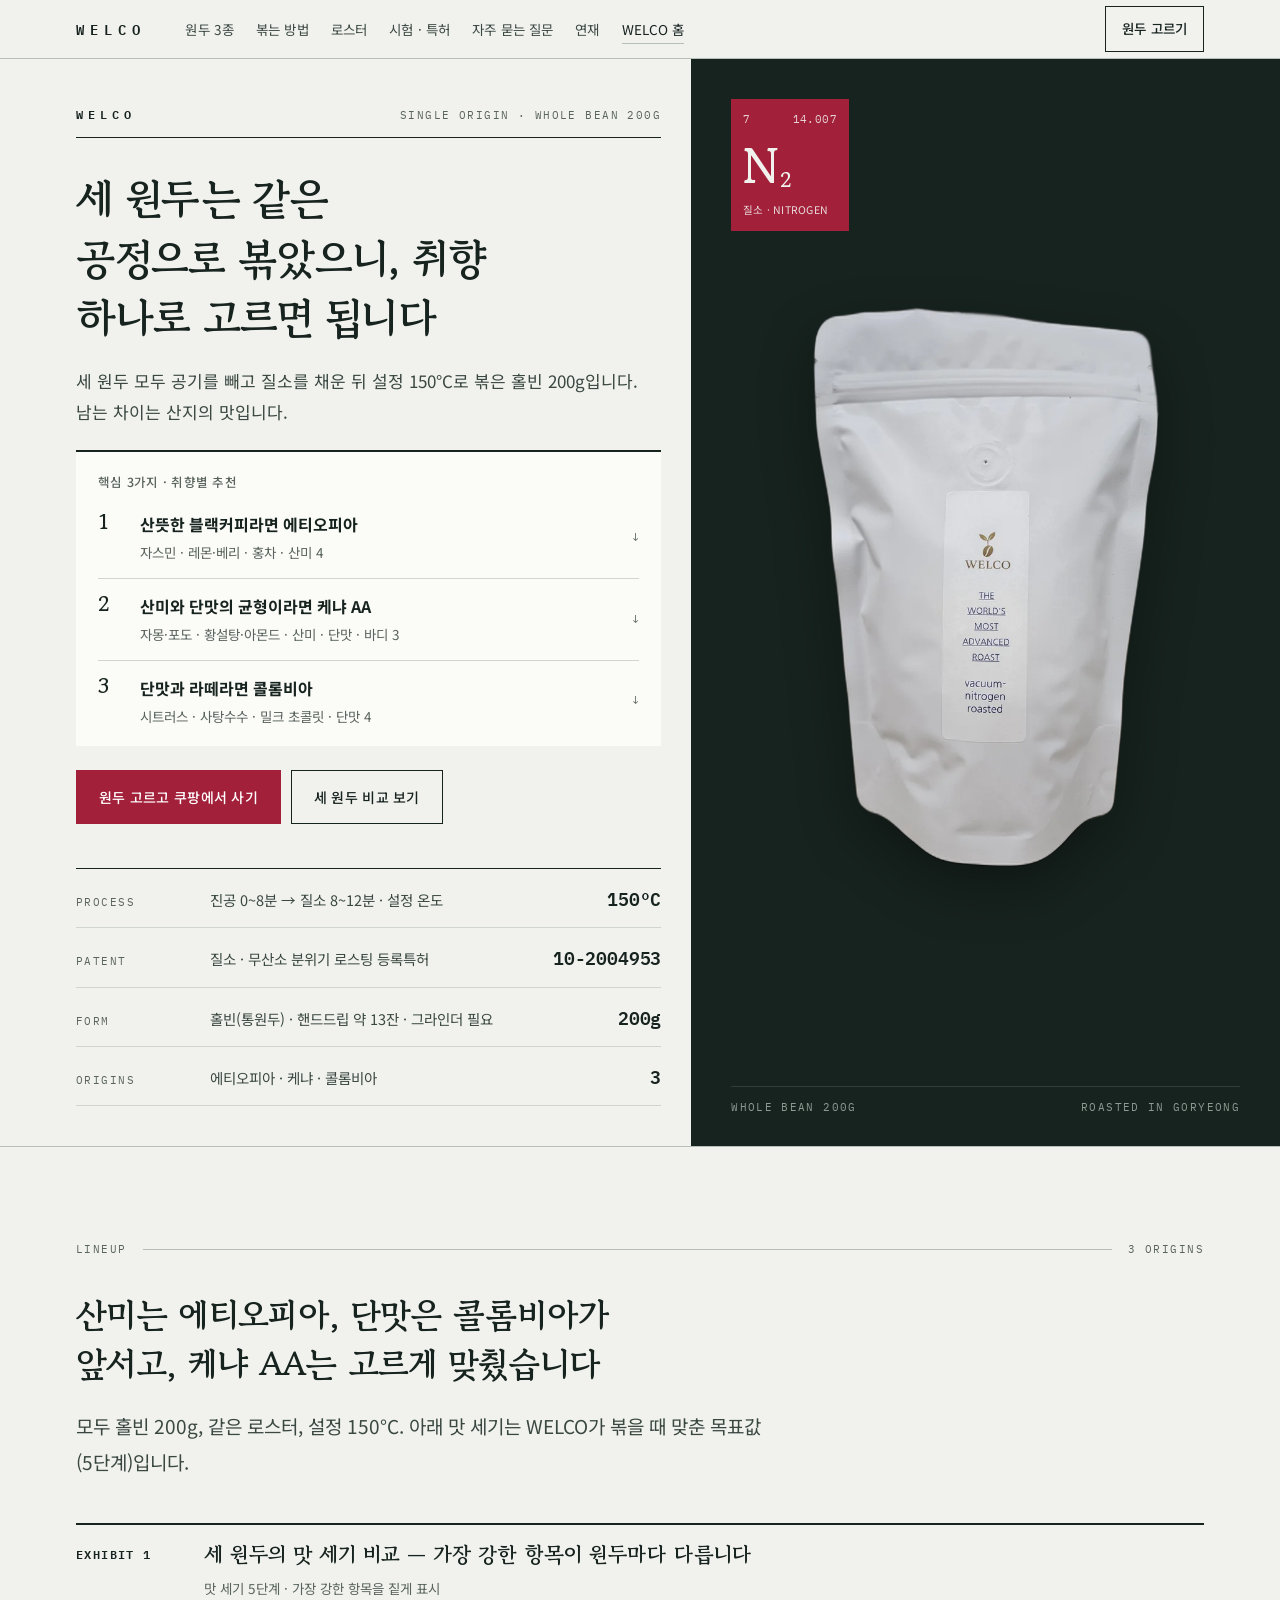
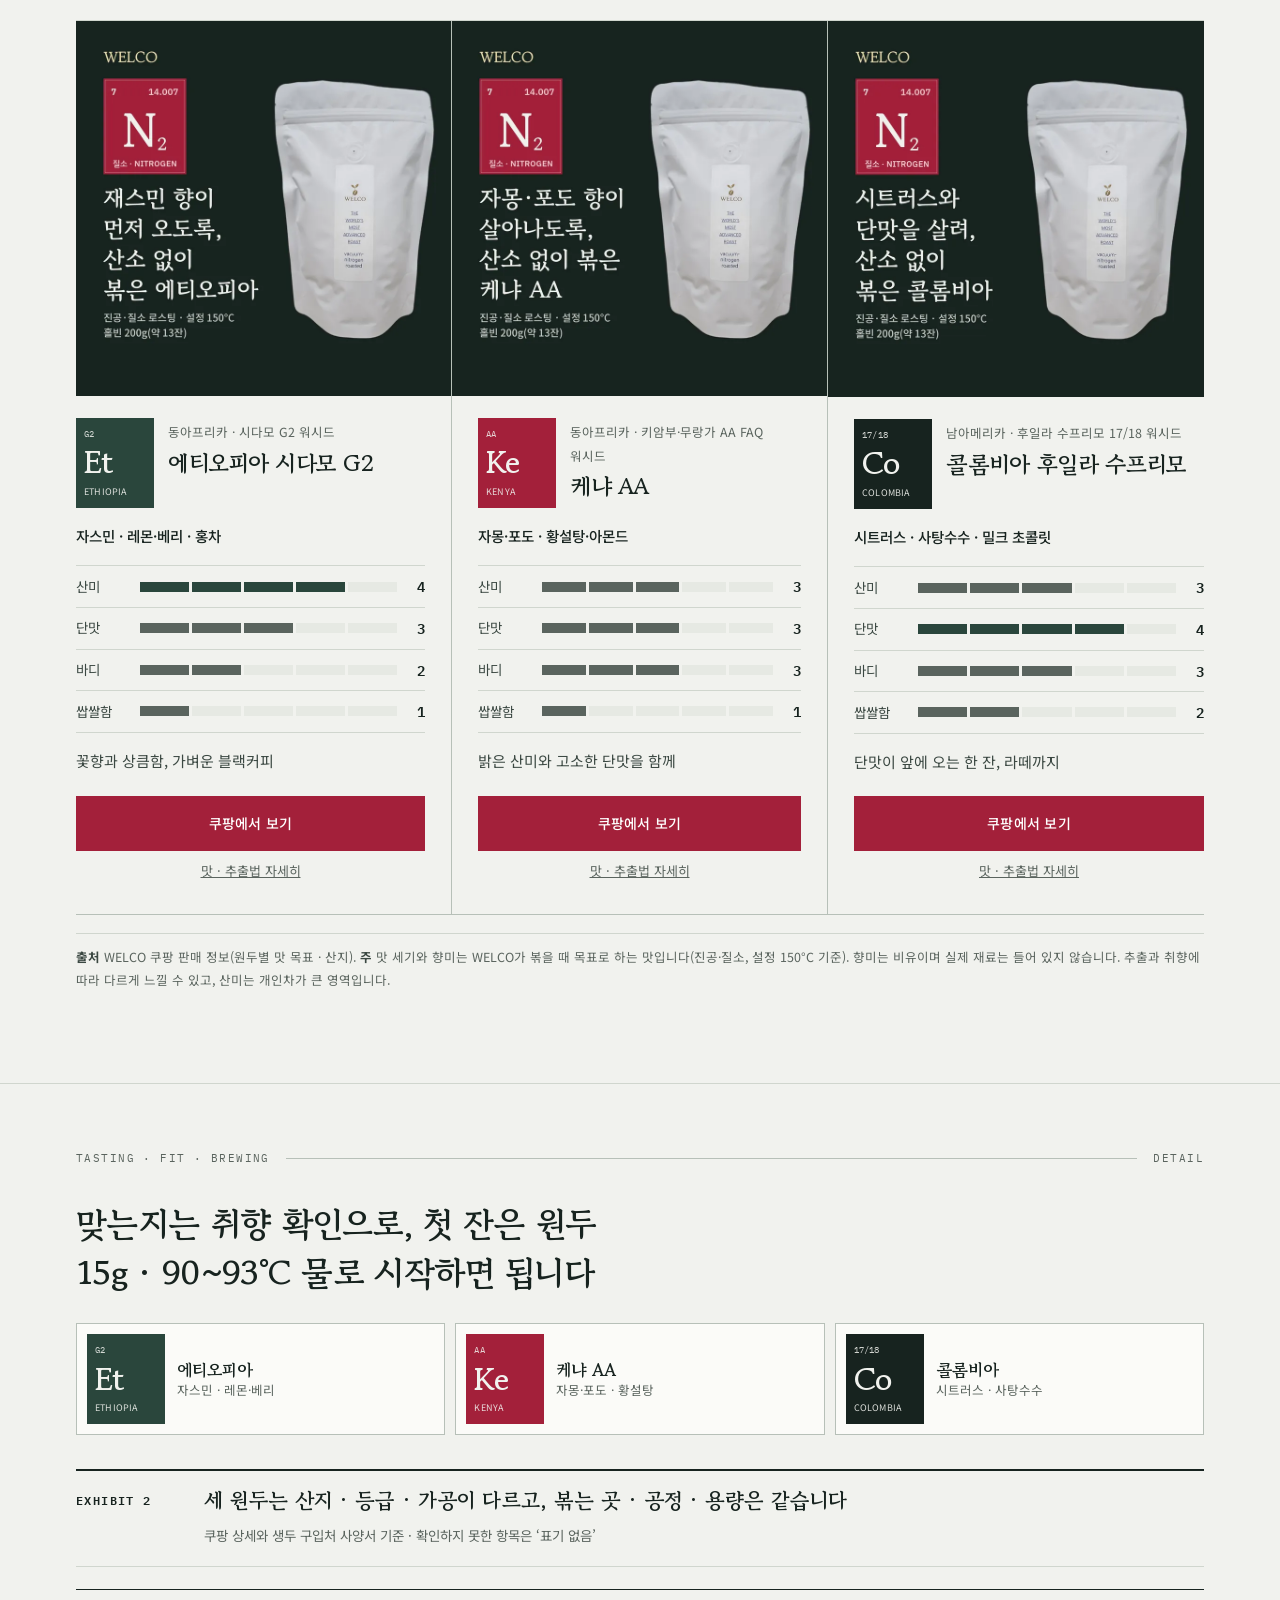
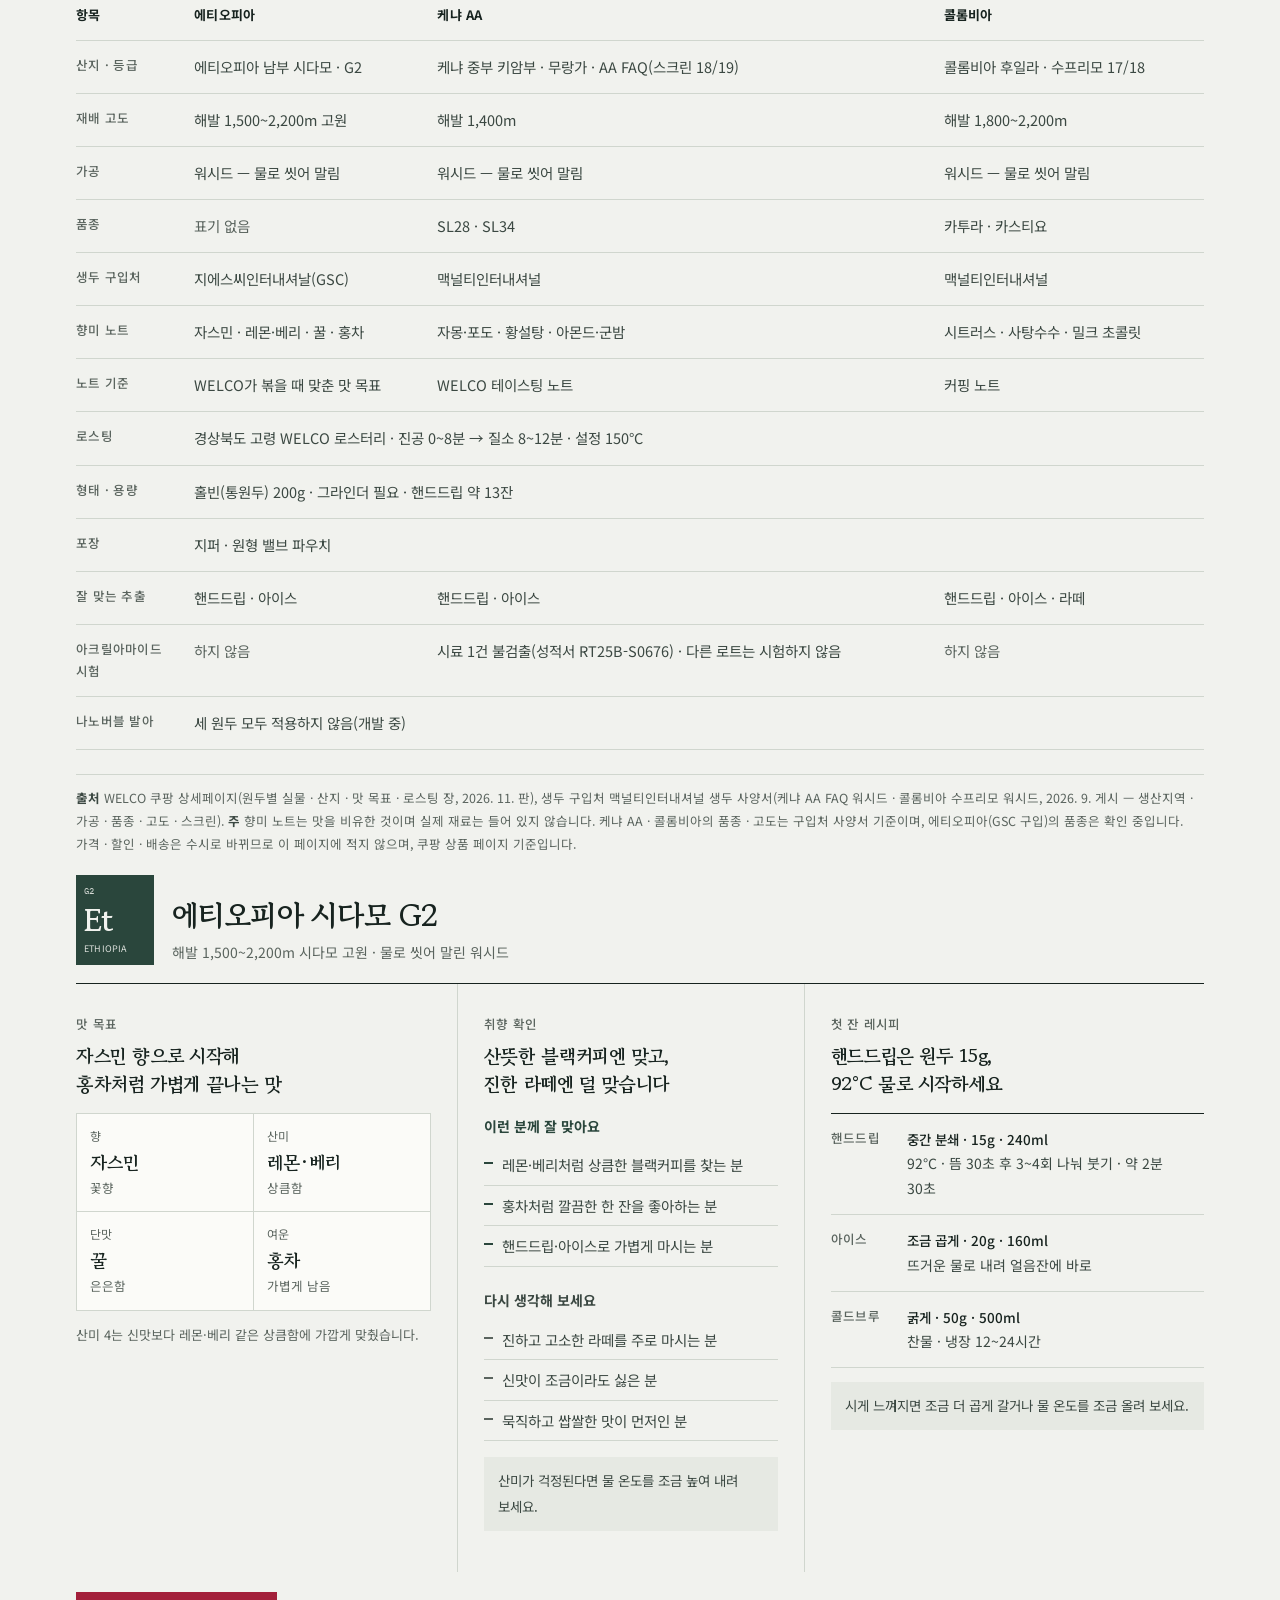
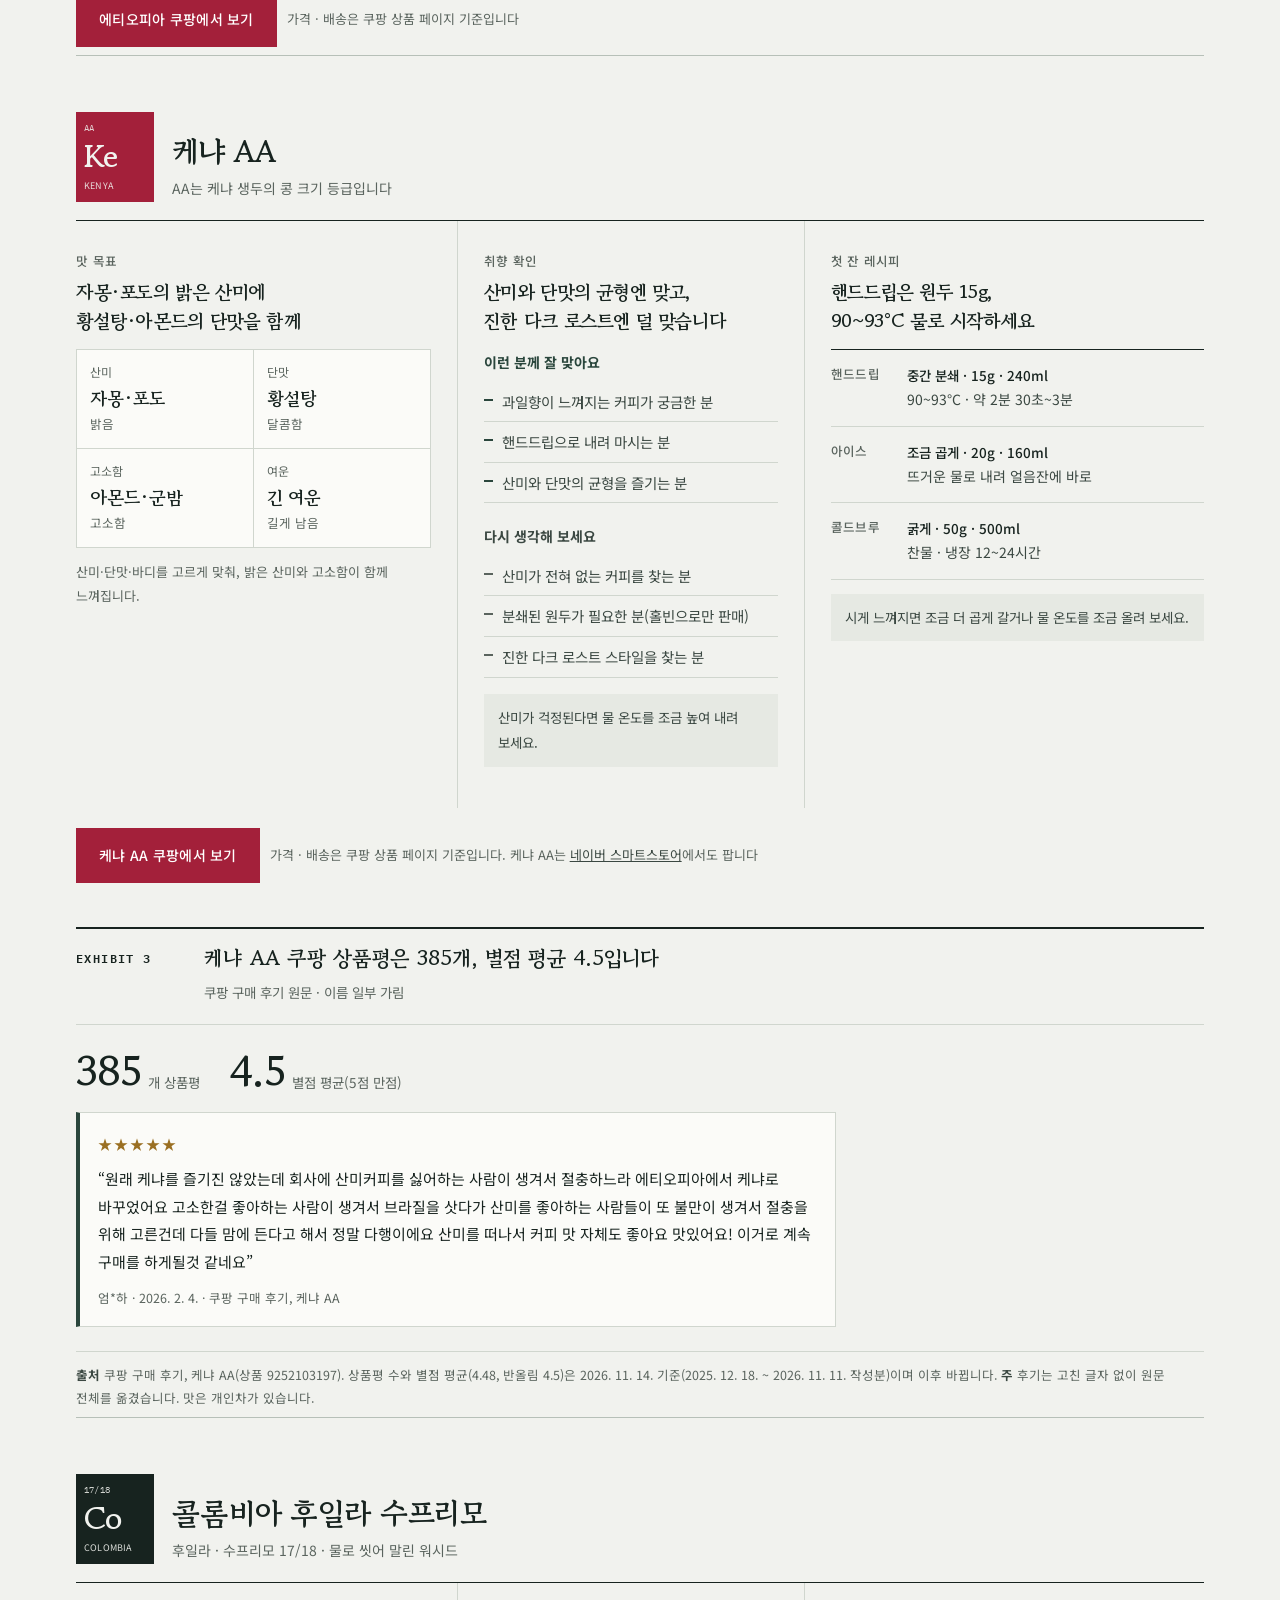
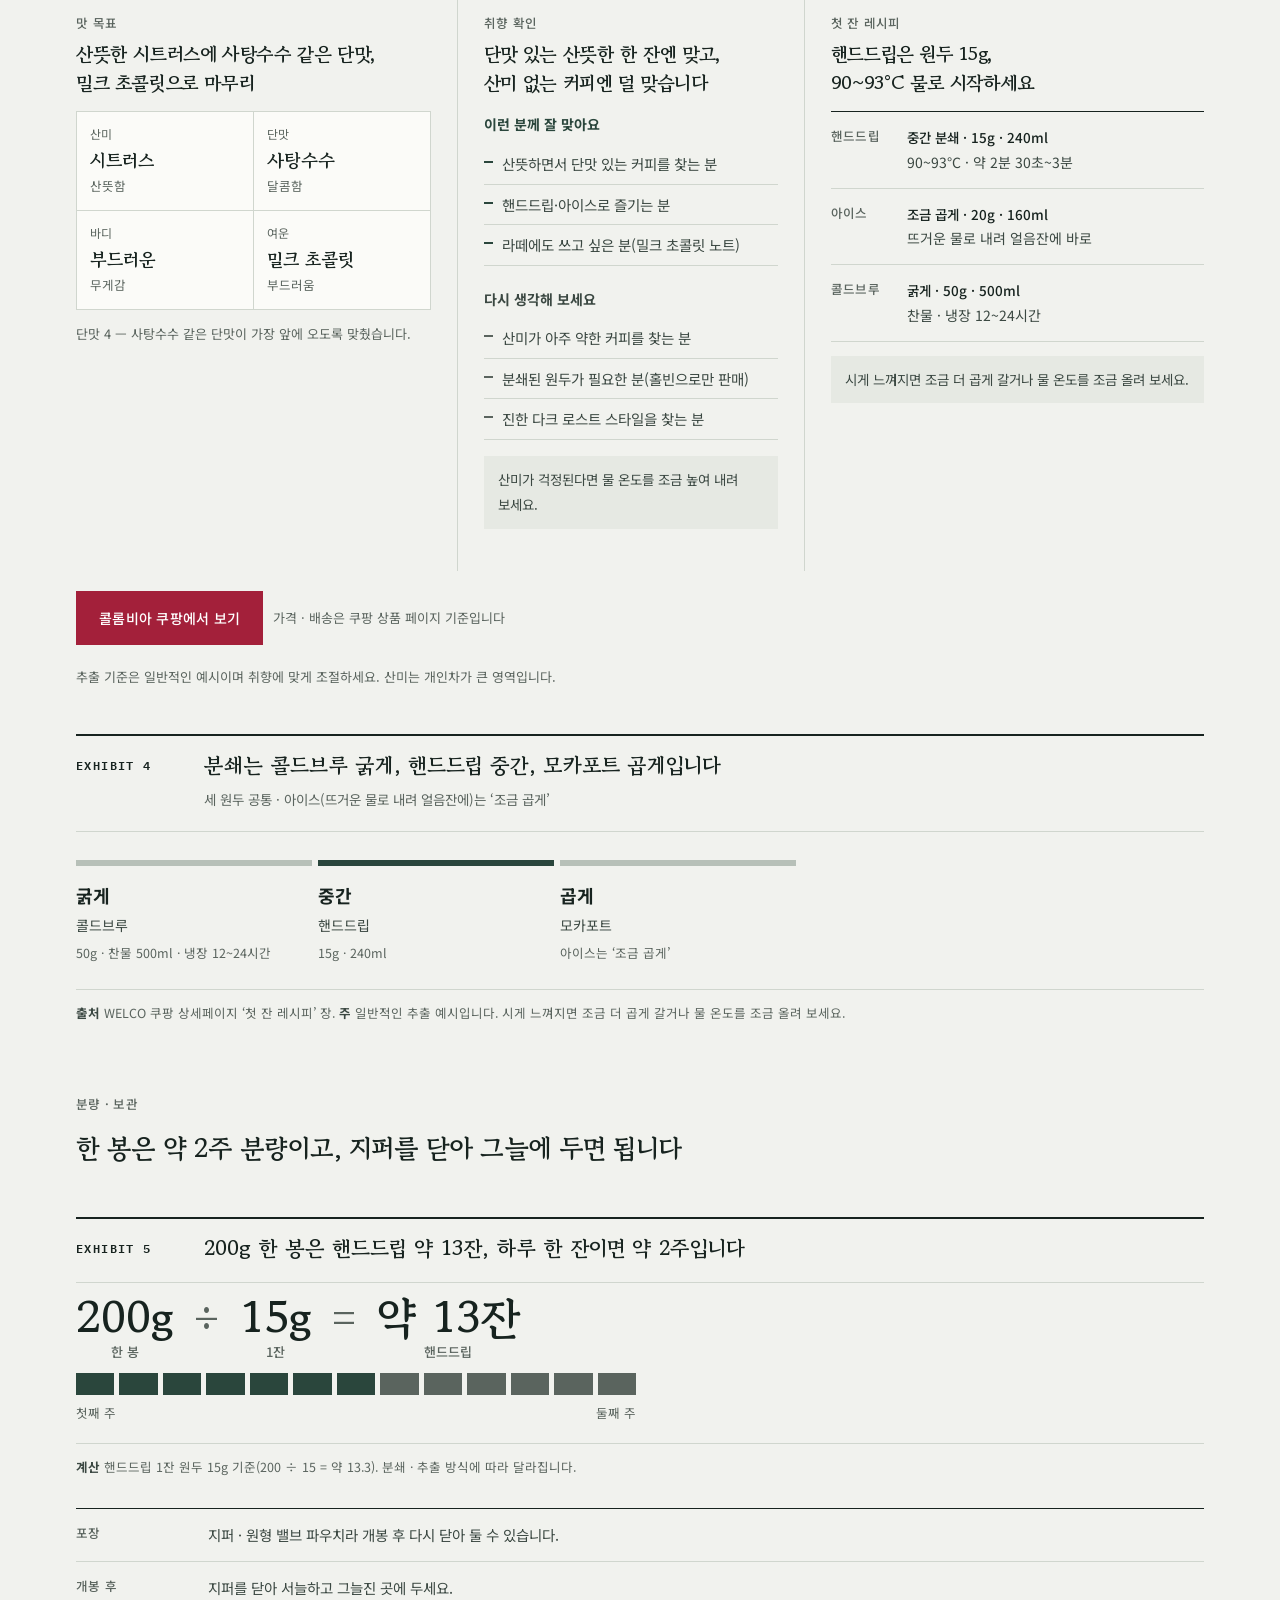
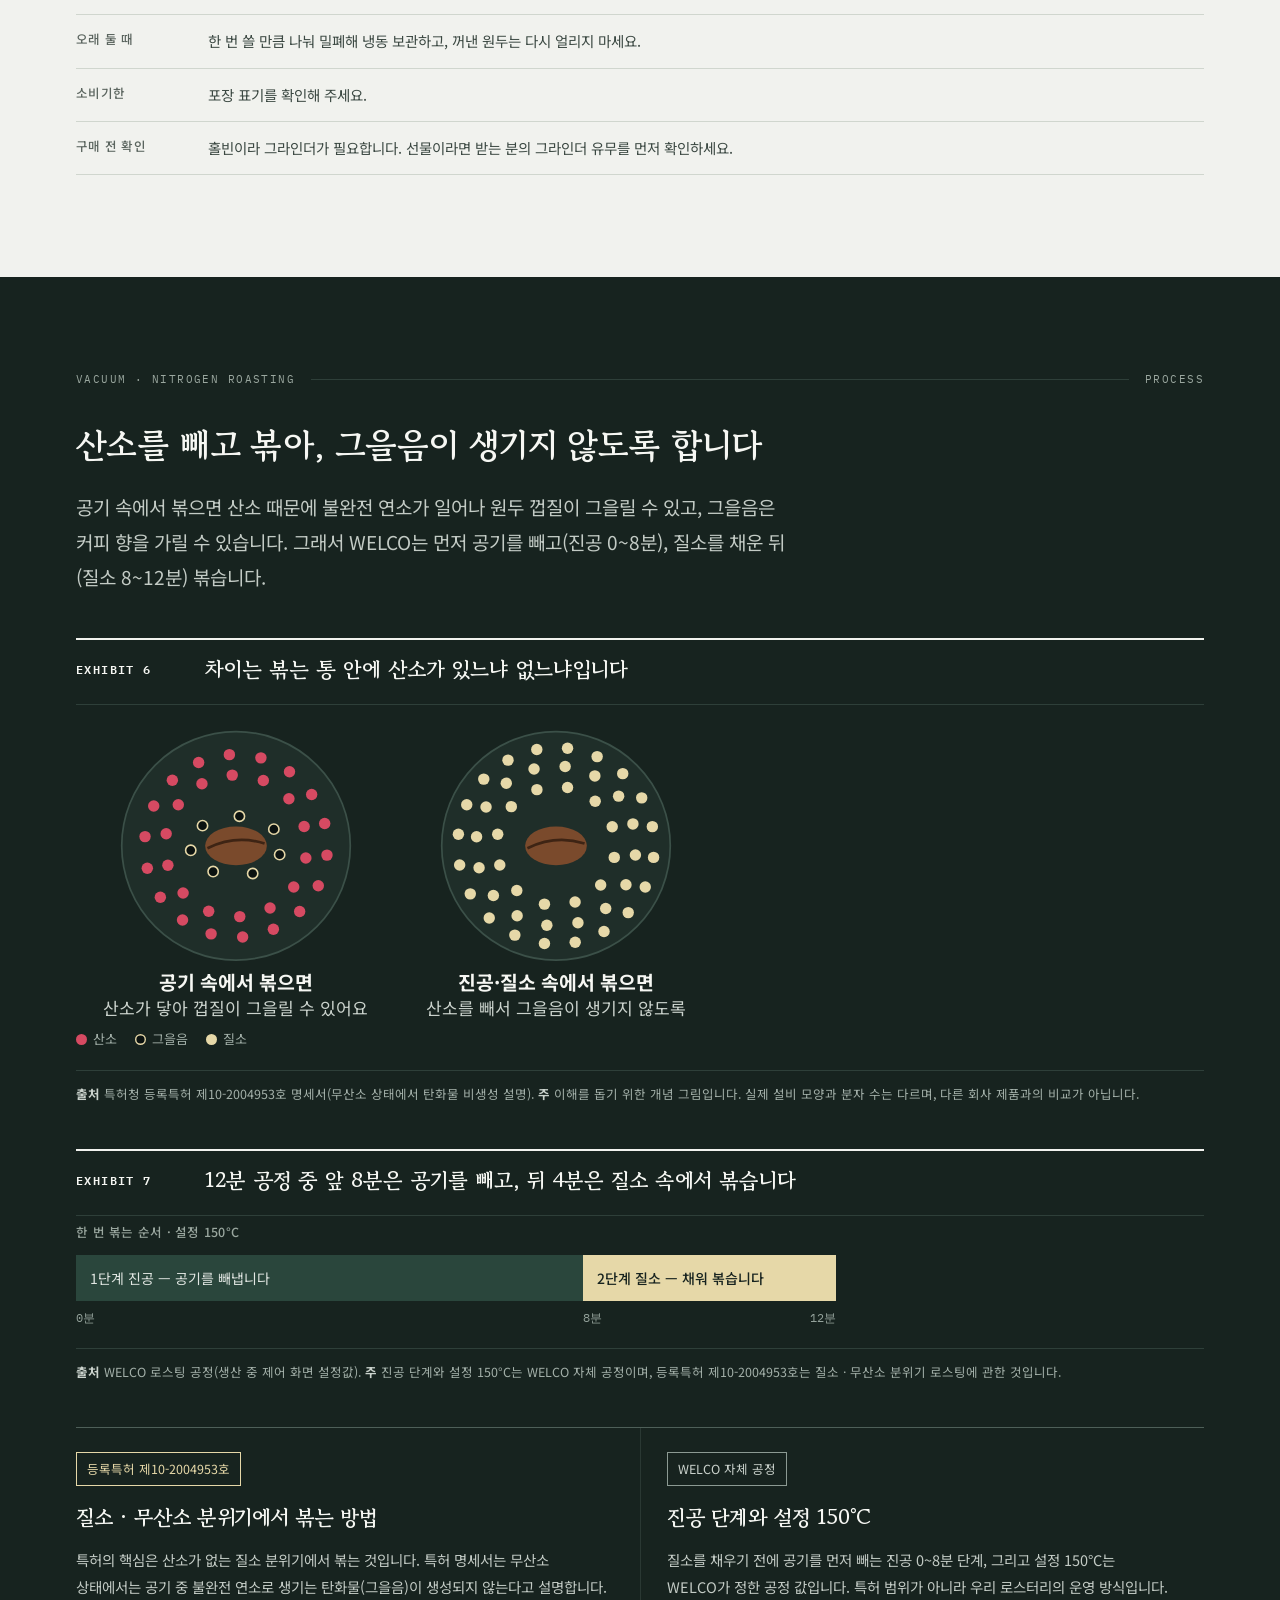
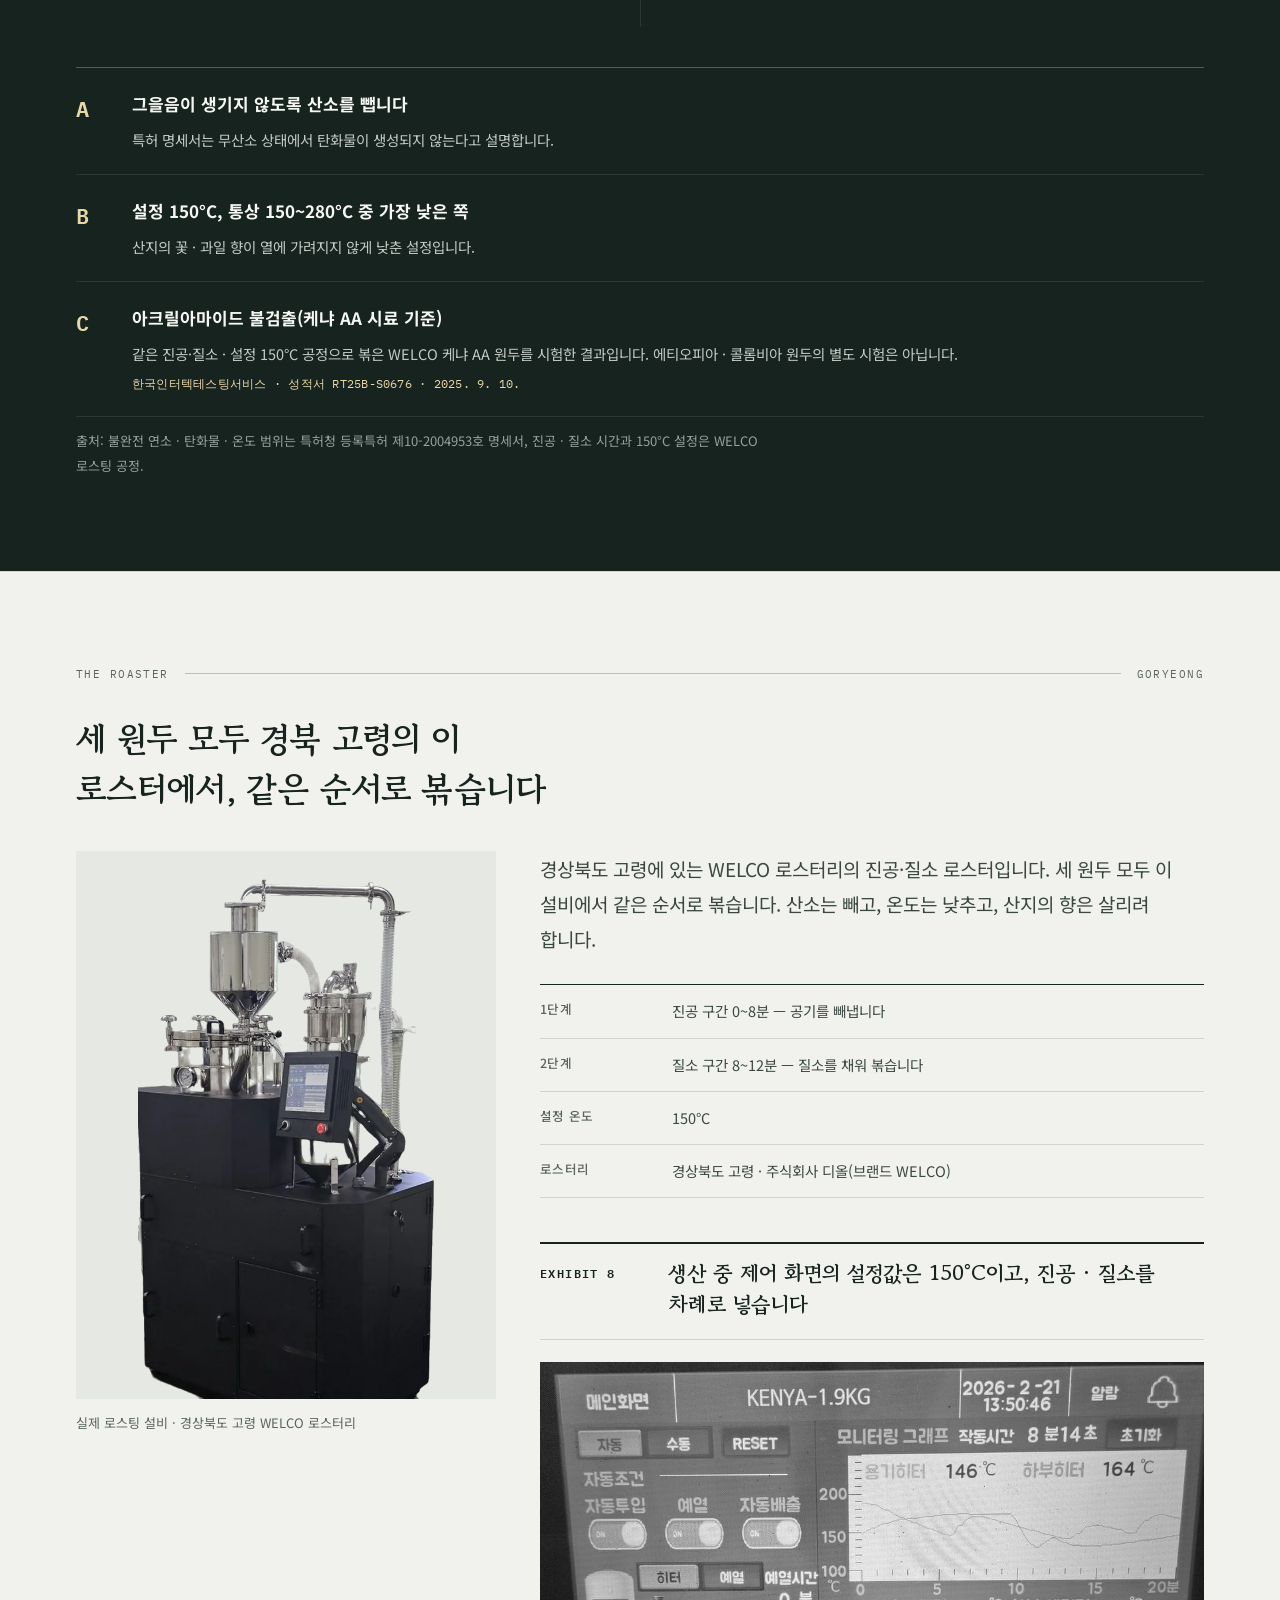
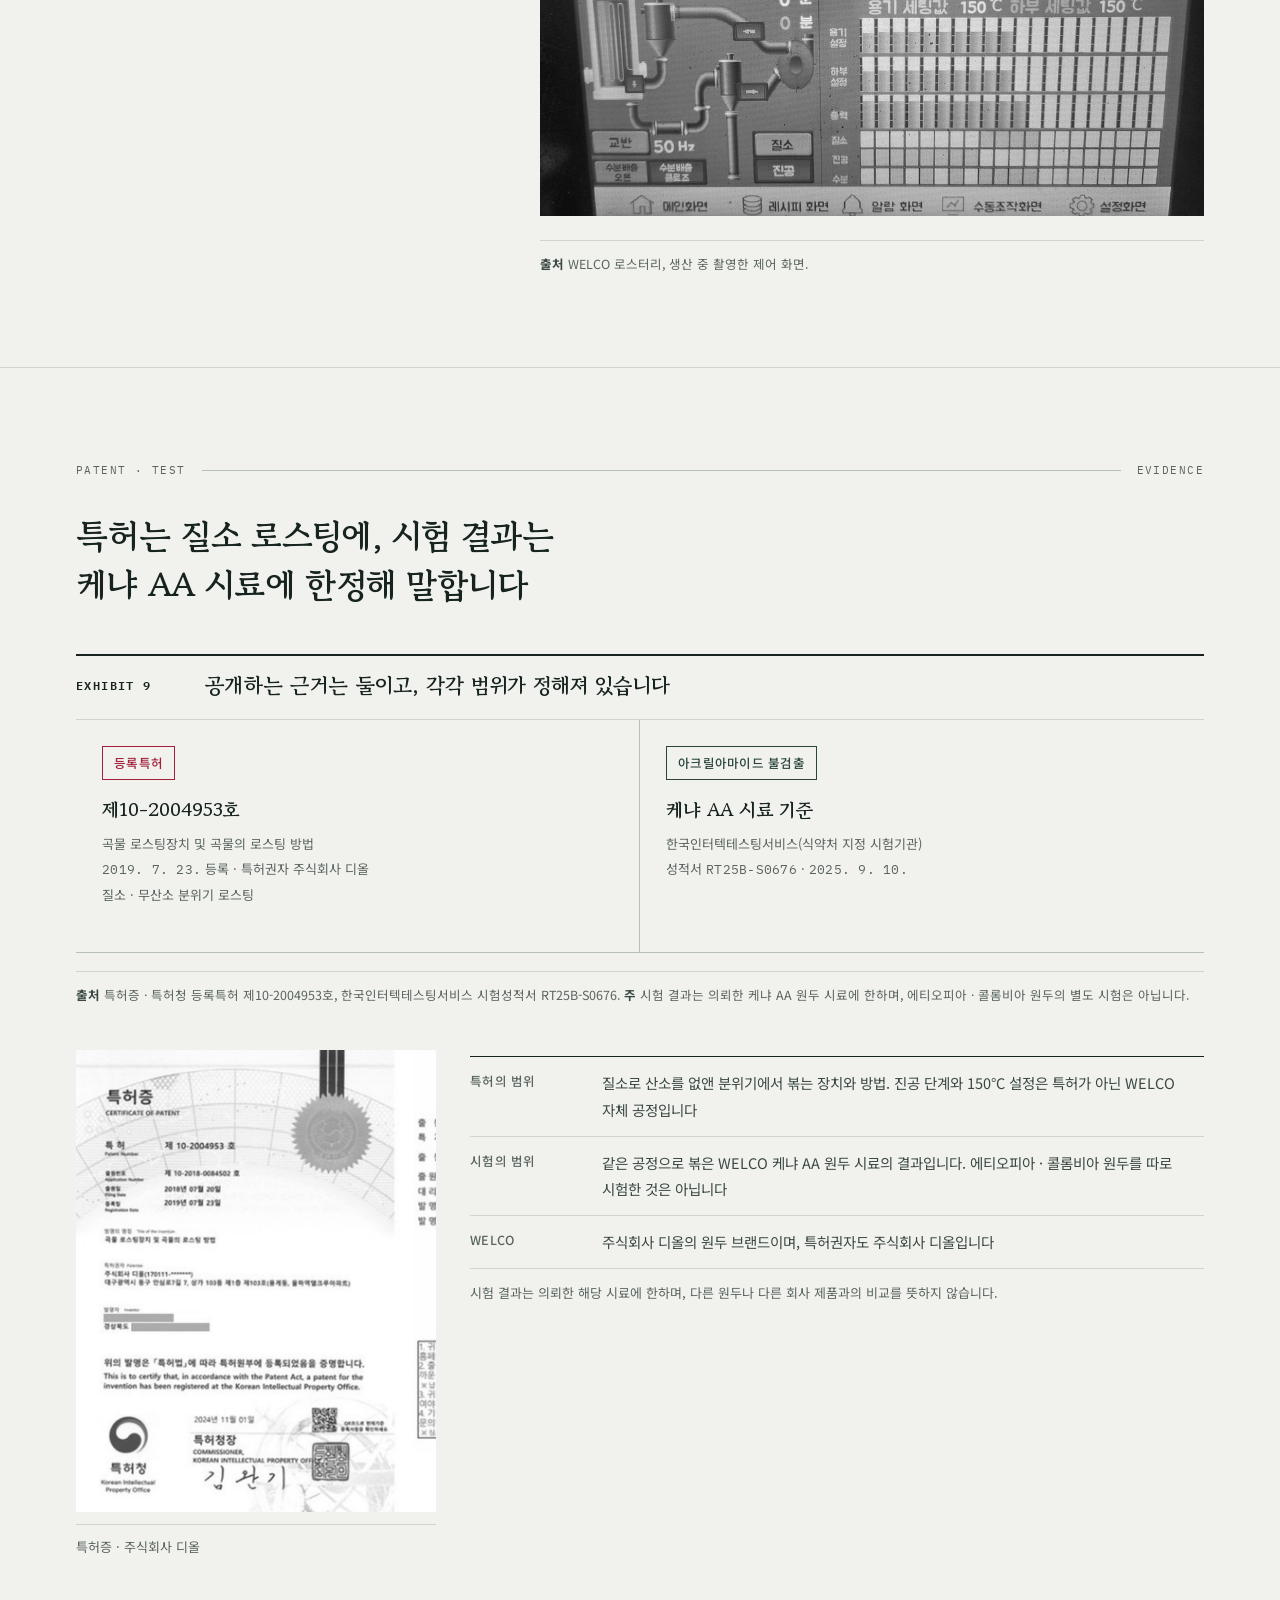
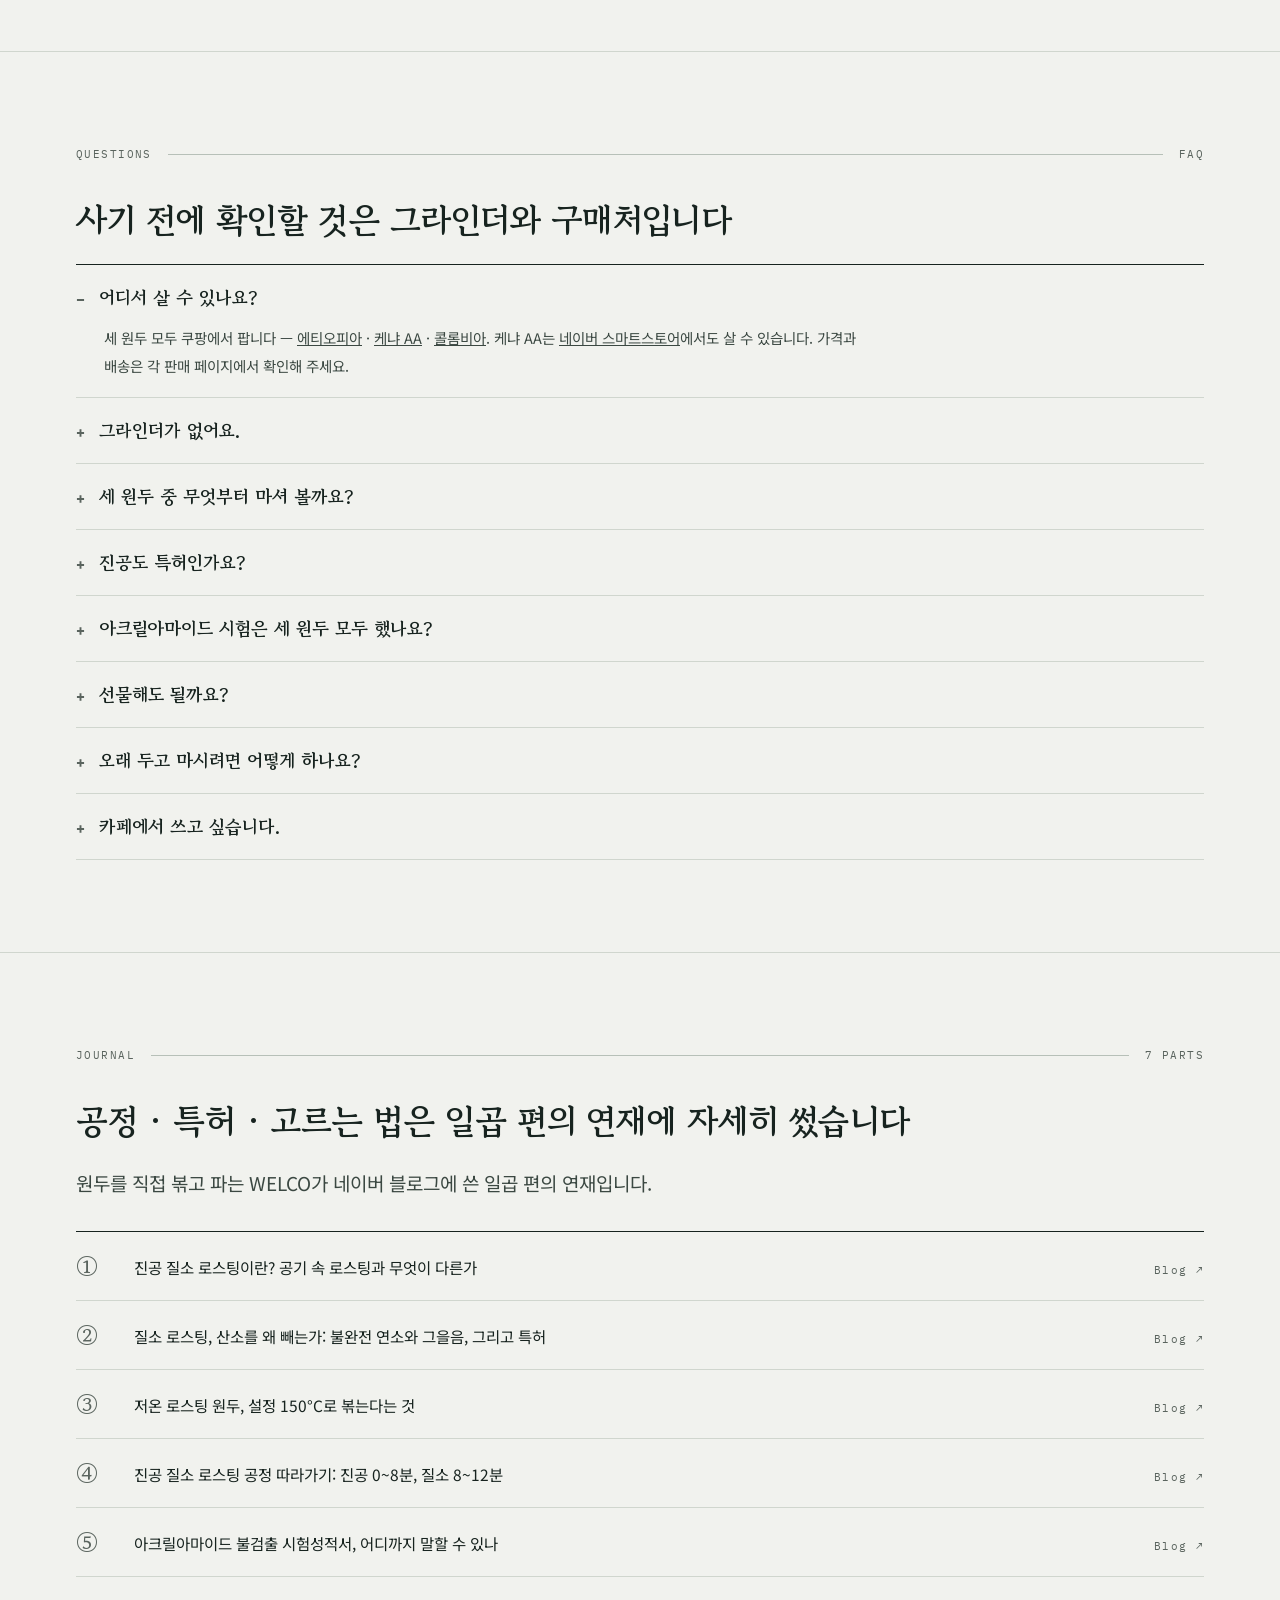
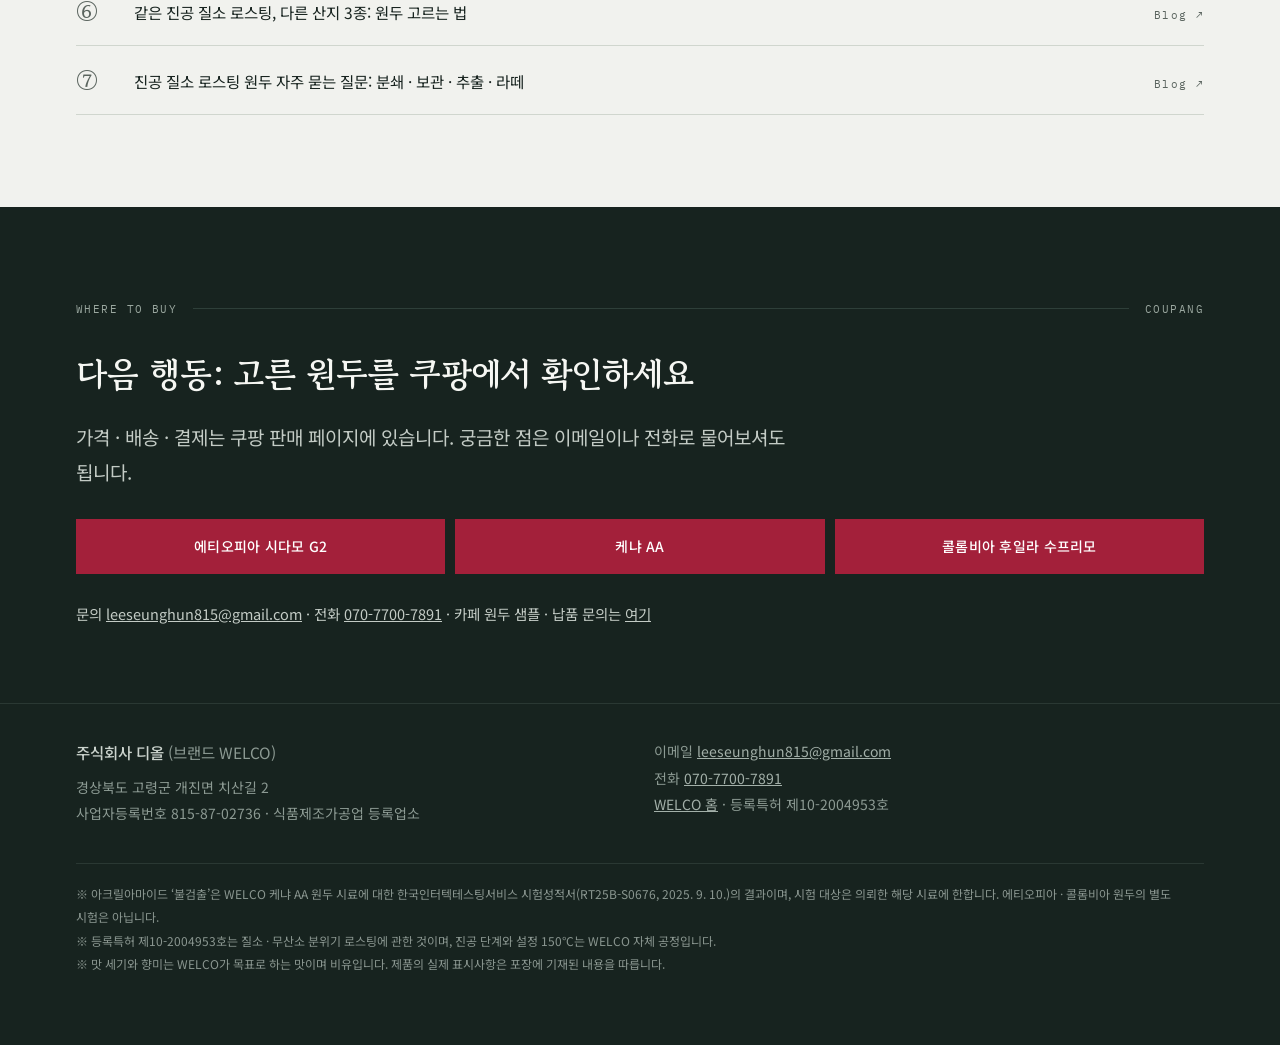
==== commit 70ba52fc: "향미 표기 재스민을 자스민으로 통일(사장님 지시) Co-Authored-By: Claude Opus 5.5 <noreply@anthropic.com>" ====
--- a/shop.html
+++ b/shop.html
@@ -41,7 +41,7 @@
       "name": "WELCO 에티오피아 시다모 G2 원두 (홀빈 200g)",
       "brand": {"@type": "Brand", "name": "WELCO"},
       "image": "https://welco-coffee.github.io/assets/img/ethiopia-01.webp",
-      "description": "재스민 · 레몬·베리 · 홍차. 해발 1,500~2,200m 시다모 고원 G2 워시드를 진공·질소, 설정 150°C로 볶은 홀빈.",
+      "description": "자스민 · 레몬·베리 · 홍차. 해발 1,500~2,200m 시다모 고원 G2 워시드를 진공·질소, 설정 150°C로 볶은 홀빈.",
       "manufacturer": {"@type": "Organization", "name": "주식회사 디올"},
       "offers": {"@type": "Offer", "url": "https://www.coupang.com/vp/products/9765493123", "seller": {"@type": "Organization", "name": "주식회사 디올"}}
     },
@@ -314,7 +314,7 @@
     <nav class="exec" aria-label="핵심 3가지">
       <span class="label">핵심 3가지 · 취향별 추천</span>
       <ol>
-        <li><a href="#ethiopia"><span class="n">1</span><span class="c">산뜻한 블랙커피라면 에티오피아</span><span class="e">재스민 · 레몬·베리 · 홍차 · 산미 4</span><span class="go">↓</span></a></li>
+        <li><a href="#ethiopia"><span class="n">1</span><span class="c">산뜻한 블랙커피라면 에티오피아</span><span class="e">자스민 · 레몬·베리 · 홍차 · 산미 4</span><span class="go">↓</span></a></li>
         <li><a href="#kenya"><span class="n">2</span><span class="c">산미와 단맛의 균형이라면 케냐 AA</span><span class="e">자몽·포도 · 황설탕·아몬드 · 산미 · 단맛 · 바디 3</span><span class="go">↓</span></a></li>
         <li><a href="#colombia"><span class="n">3</span><span class="c">단맛과 라떼라면 콜롬비아</span><span class="e">시트러스 · 사탕수수 · 밀크 초콜릿 · 단맛 4</span><span class="go">↓</span></a></li>
       </ol>
@@ -355,12 +355,12 @@
     <div class="lineup">
       <!-- 에티오피아 -->
       <article class="card">
-        <div class="ph"><img src="assets/img/ethiopia-01.webp" alt="WELCO 에티오피아 — 재스민 향이 먼저 오도록, 산소 없이 볶은 에티오피아" width="800" height="800" loading="lazy" decoding="async"></div>
+        <div class="ph"><img src="assets/img/ethiopia-01.webp" alt="WELCO 에티오피아 — 자스민 향이 먼저 오도록, 산소 없이 볶은 에티오피아" width="800" height="800" loading="lazy" decoding="async"></div>
         <div class="id">
           <span class="el sm leaf" aria-hidden="true"><span class="z"><span>G2</span><span></span></span><span class="sym">Et</span><span class="nm">ETHIOPIA</span></span>
           <div><p class="reg">동아프리카 · 시다모 G2 워시드</p><h3>에티오피아 시다모 G2</h3></div>
         </div>
-        <p class="notes">재스민 · 레몬·베리 · 홍차</p>
+        <p class="notes">자스민 · 레몬·베리 · 홍차</p>
         <ul class="taste" aria-label="에티오피아 맛 세기 5단계 중">
           <li class="top"><span>산미</span><span class="bar"><i class="on"></i><i class="on"></i><i class="on"></i><i class="on"></i><i></i></span><b>4</b></li>
           <li><span>단맛</span><span class="bar"><i class="on"></i><i class="on"></i><i class="on"></i><i></i><i></i></span><b>3</b></li>
@@ -428,7 +428,7 @@
     <div class="head"><span class="mono">Tasting · Fit · Brewing</span><span class="line"></span><span class="mono">Detail</span></div>
     <h2 class="t act">맞는지는 취향 확인으로, 첫 잔은 원두 15g · 90~93°C 물로 시작하면 됩니다</h2>
     <nav class="jump" aria-label="원두별 상세 바로가기">
-      <a href="#ethiopia"><span class="el sm leaf" aria-hidden="true"><span class="z"><span>G2</span><span></span></span><span class="sym">Et</span><span class="nm">ETHIOPIA</span></span><span class="t2">에티오피아<small>재스민 · 레몬·베리</small></span></a>
+      <a href="#ethiopia"><span class="el sm leaf" aria-hidden="true"><span class="z"><span>G2</span><span></span></span><span class="sym">Et</span><span class="nm">ETHIOPIA</span></span><span class="t2">에티오피아<small>자스민 · 레몬·베리</small></span></a>
       <a href="#kenya"><span class="el sm" aria-hidden="true"><span class="z"><span>AA</span><span></span></span><span class="sym">Ke</span><span class="nm">KENYA</span></span><span class="t2">케냐 AA<small>자몽·포도 · 황설탕</small></span></a>
       <a href="#colombia"><span class="el sm ink" aria-hidden="true"><span class="z"><span>17/18</span><span></span></span><span class="sym">Co</span><span class="nm">COLOMBIA</span></span><span class="t2">콜롬비아<small>시트러스 · 사탕수수</small></span></a>
     </nav>
@@ -444,7 +444,7 @@
           <tr><th scope="row">가공</th><td data-h="에티오피아">워시드 — 물로 씻어 말림</td><td data-h="케냐 AA">워시드 — 물로 씻어 말림</td><td data-h="콜롬비아">워시드 — 물로 씻어 말림</td></tr>
           <tr><th scope="row">품종</th><td data-h="에티오피아" class="na">표기 없음</td><td data-h="케냐 AA">SL28 · SL34</td><td data-h="콜롬비아">카투라 · 카스티요</td></tr>
           <tr><th scope="row">생두 구입처</th><td data-h="에티오피아">지에스씨인터내셔날(GSC)</td><td data-h="케냐 AA">맥널티인터내셔널</td><td data-h="콜롬비아">맥널티인터내셔널</td></tr>
-          <tr><th scope="row">향미 노트</th><td data-h="에티오피아">재스민 · 레몬·베리 · 꿀 · 홍차</td><td data-h="케냐 AA">자몽·포도 · 황설탕 · 아몬드·군밤</td><td data-h="콜롬비아">시트러스 · 사탕수수 · 밀크 초콜릿</td></tr>
+          <tr><th scope="row">향미 노트</th><td data-h="에티오피아">자스민 · 레몬·베리 · 꿀 · 홍차</td><td data-h="케냐 AA">자몽·포도 · 황설탕 · 아몬드·군밤</td><td data-h="콜롬비아">시트러스 · 사탕수수 · 밀크 초콜릿</td></tr>
           <tr><th scope="row">노트 기준</th><td data-h="에티오피아">WELCO가 볶을 때 맞춘 맛 목표</td><td data-h="케냐 AA">WELCO 테이스팅 노트</td><td data-h="콜롬비아">커핑 노트</td></tr>
           <tr><th scope="row">로스팅</th><td data-h="세 원두 공통" colspan="3">경상북도 고령 WELCO 로스터리 · 진공 0~8분 → 질소 8~12분 · 설정 150°C</td></tr>
           <tr><th scope="row">형태 · 용량</th><td data-h="세 원두 공통" colspan="3">홀빈(통원두) 200g · 그라인더 필요 · 핸드드립 약 13잔</td></tr>
@@ -467,9 +467,9 @@
       <div class="grid3">
         <div>
           <span class="label">맛 목표</span>
-          <h4>재스민 향으로 시작해<br>홍차처럼 가볍게 끝나는 맛</h4>
+          <h4>자스민 향으로 시작해<br>홍차처럼 가볍게 끝나는 맛</h4>
           <div class="tiles">
-            <div><span class="k">향</span><span class="v">재스민</span><span class="s">꽃향</span></div>
+            <div><span class="k">향</span><span class="v">자스민</span><span class="s">꽃향</span></div>
             <div><span class="k">산미</span><span class="v">레몬·베리</span><span class="s">상큼함</span></div>
             <div><span class="k">단맛</span><span class="v">꿀</span><span class="s">은은함</span></div>
             <div><span class="k">여운</span><span class="v">홍차</span><span class="s">가볍게 남음</span></div>
--- a/assets/spec.css
+++ b/assets/spec.css
@@ -7,7 +7,7 @@
 
    타입   제목 Gowun Batang 700 · 본문 Noto Sans KR 400/500/700
           라벨·수치 IBM Plex Mono 500 (라틴·숫자 전용 — 한글을 모노에 넣지 않는다)
-   색     잉크 #17231F · 잎 #2A463C · 체리 #A3203A · 재스민 #E6D8A8 · 바탕 #F1F2EE
+   색     잉크 #17231F · 잎 #2A463C · 체리 #A3203A · 자스민 #E6D8A8 · 바탕 #F1F2EE
           돌 #5A645E · 안개 #D0D6CE · 카드 #FBFBF8
    금지   그라디언트 · 둥근 모서리 · 이모지. 구분은 1px 괘선과 여백으로.
    서명   주기율표 칸(N₂ · 산지 칸) — .el
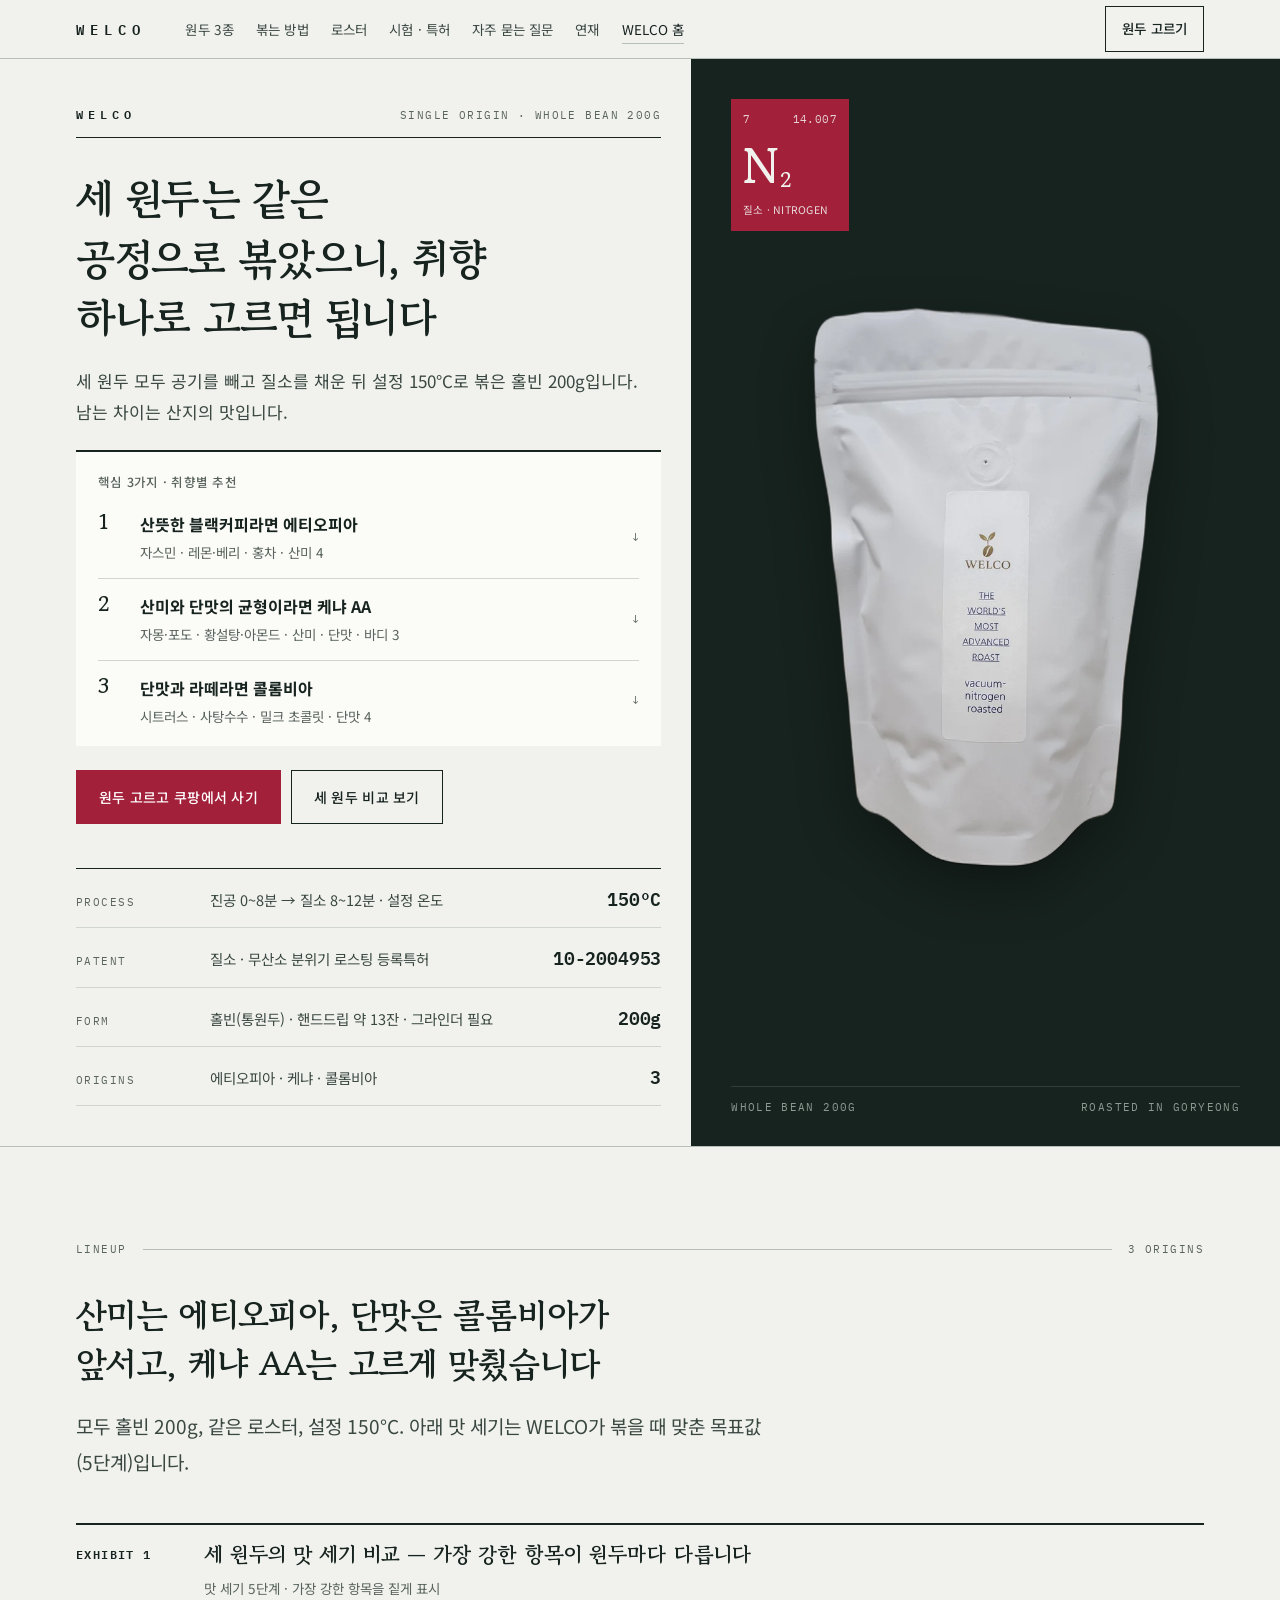
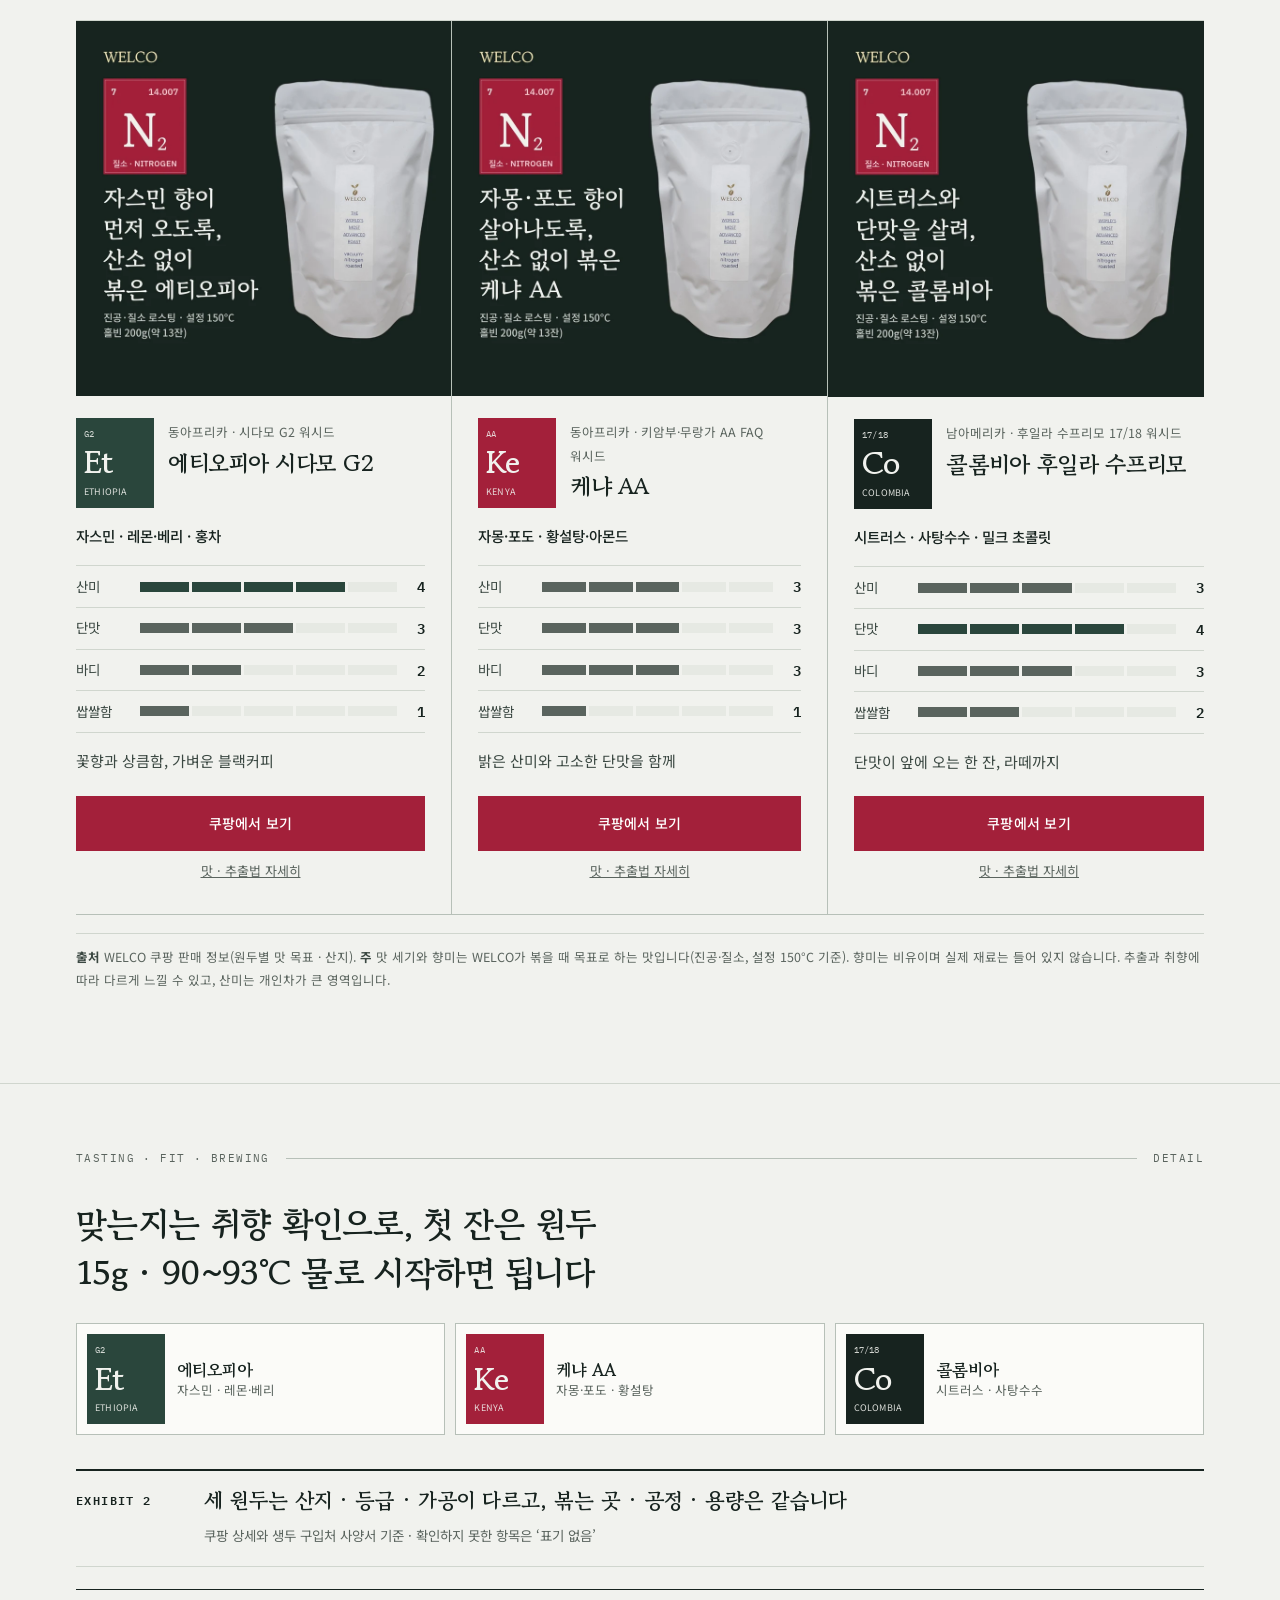
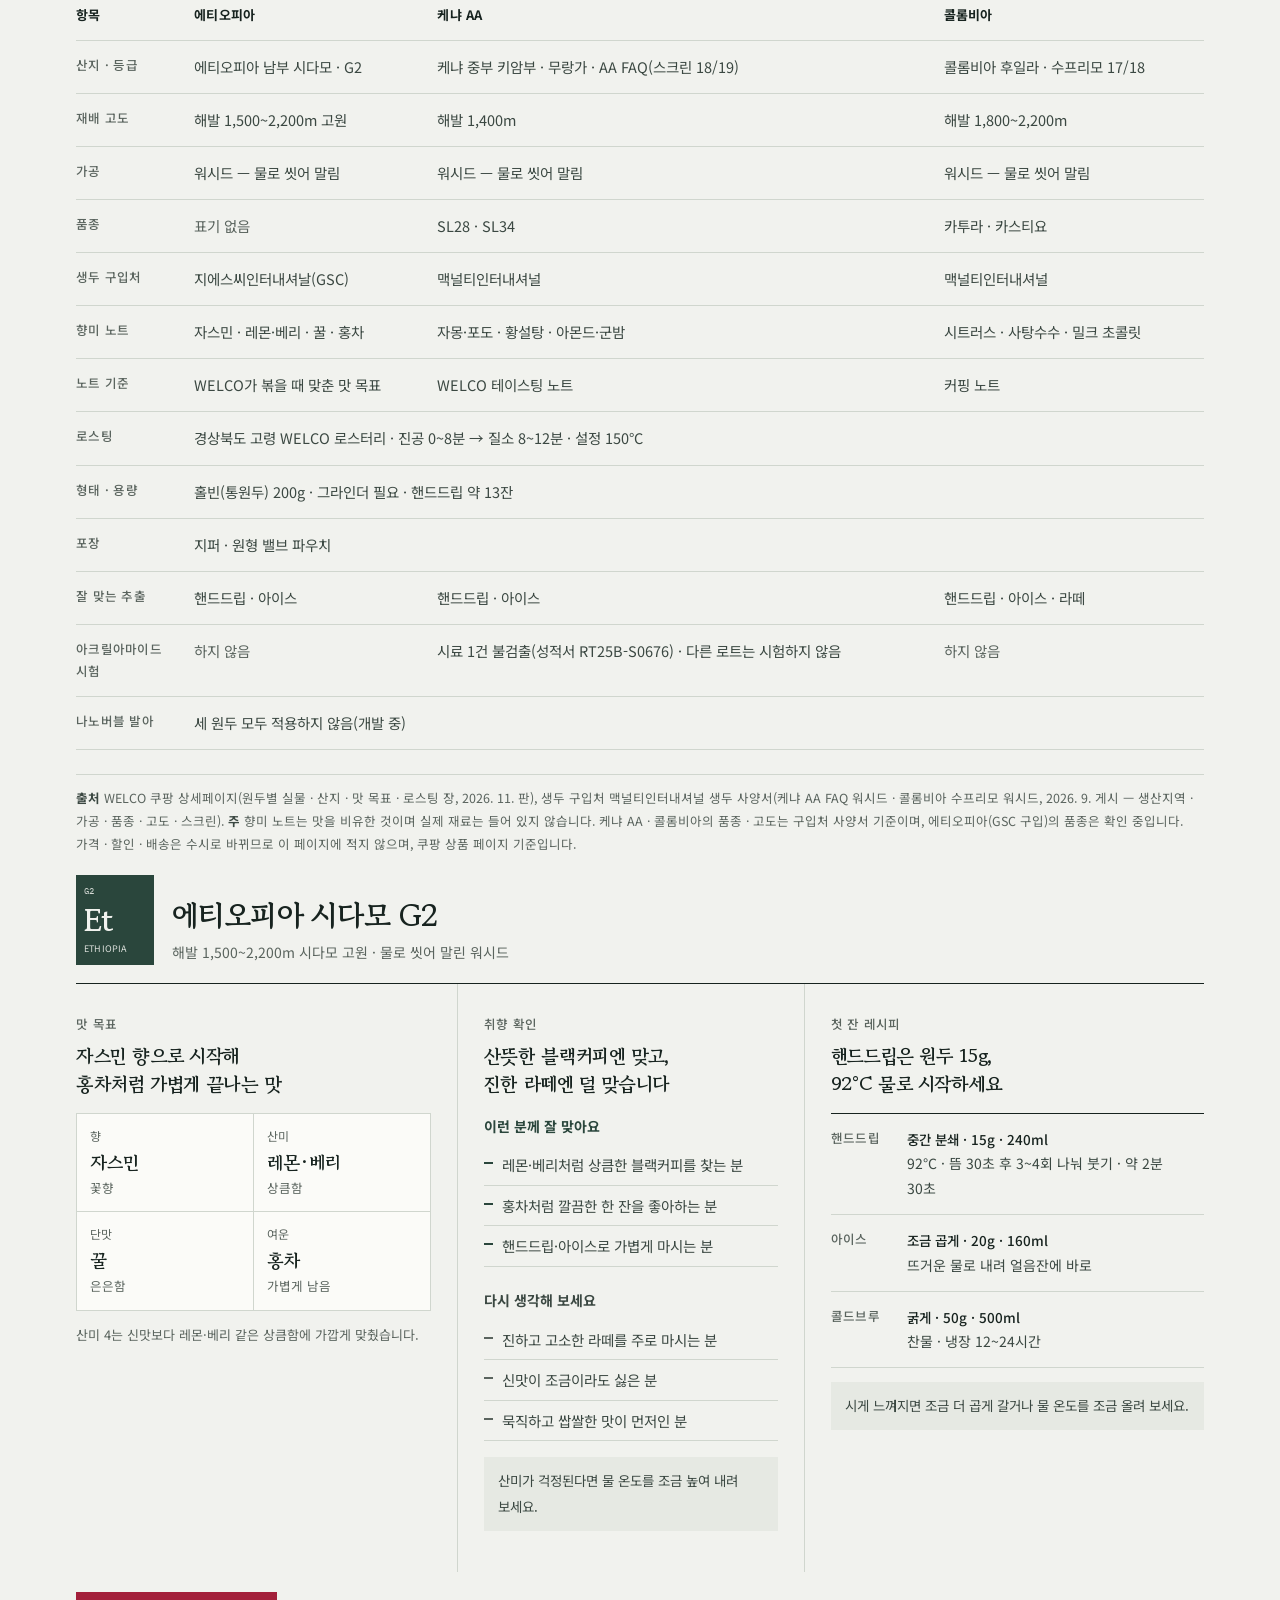
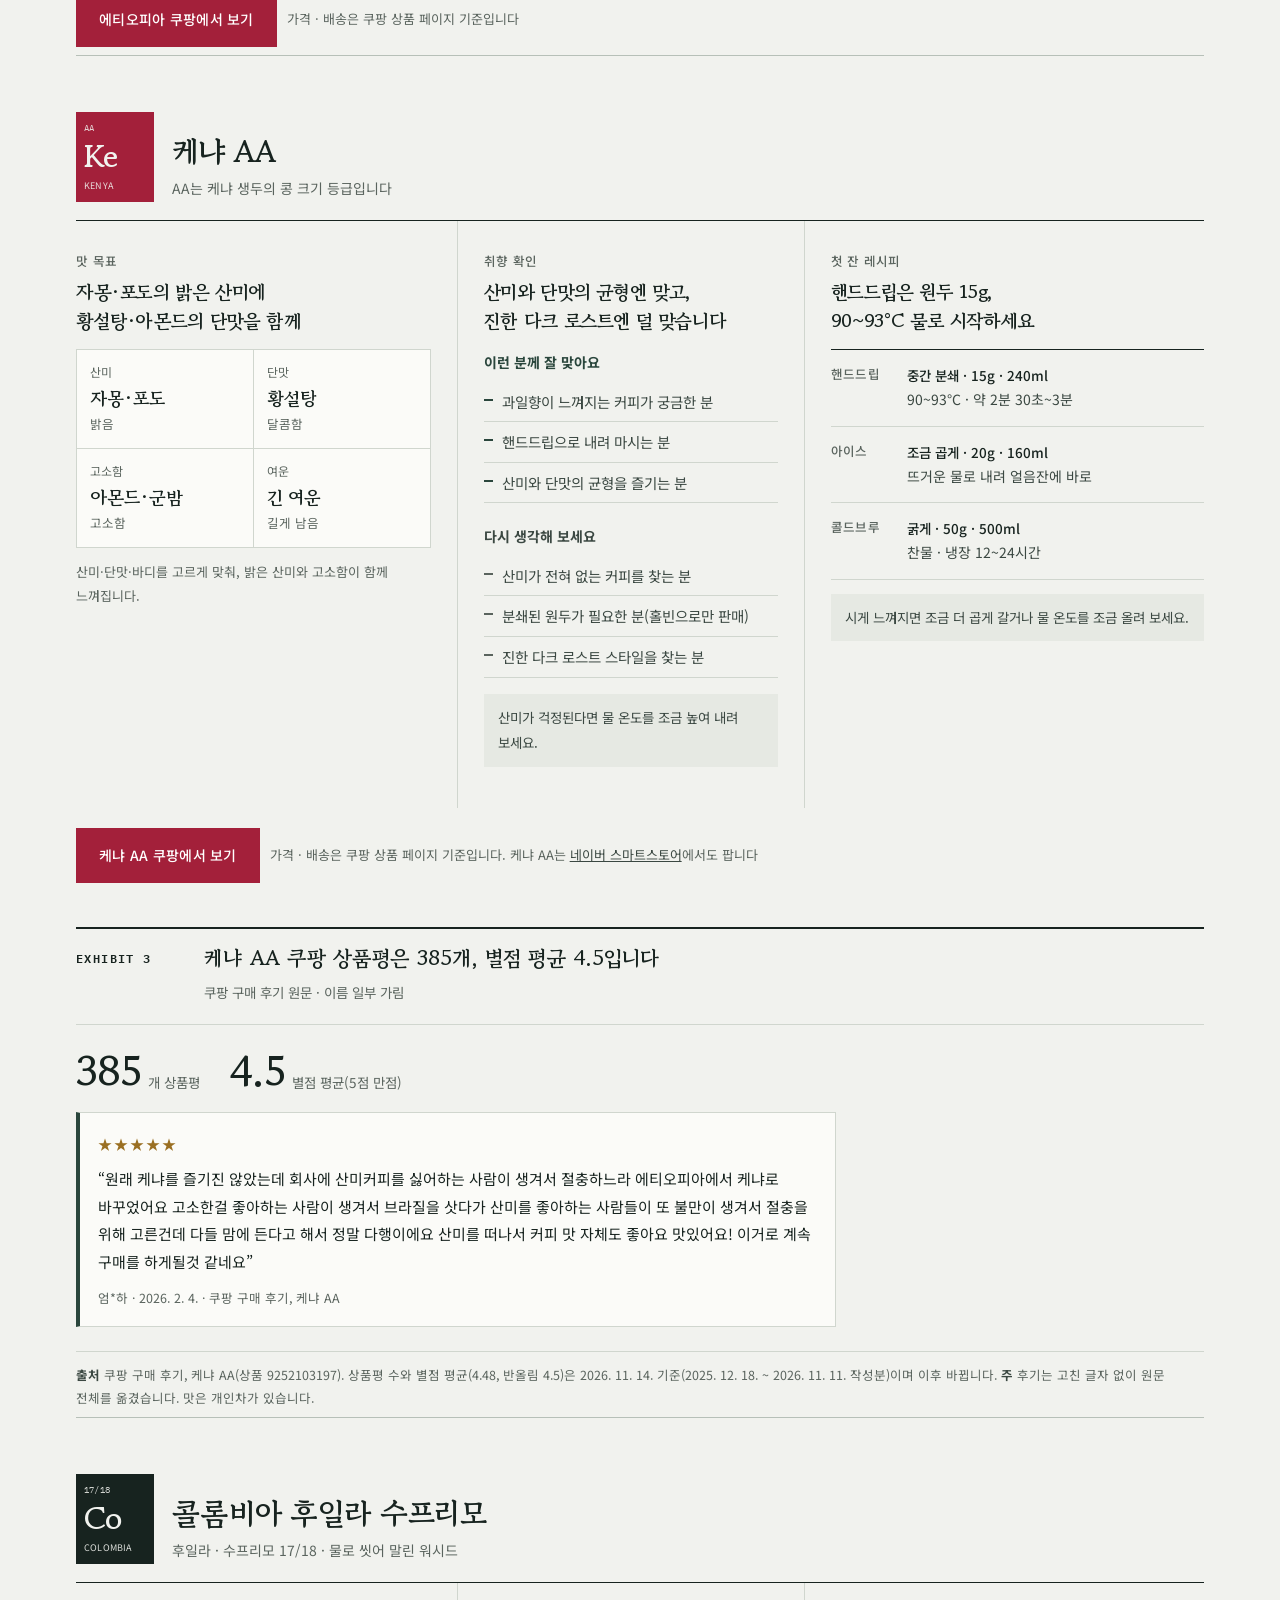
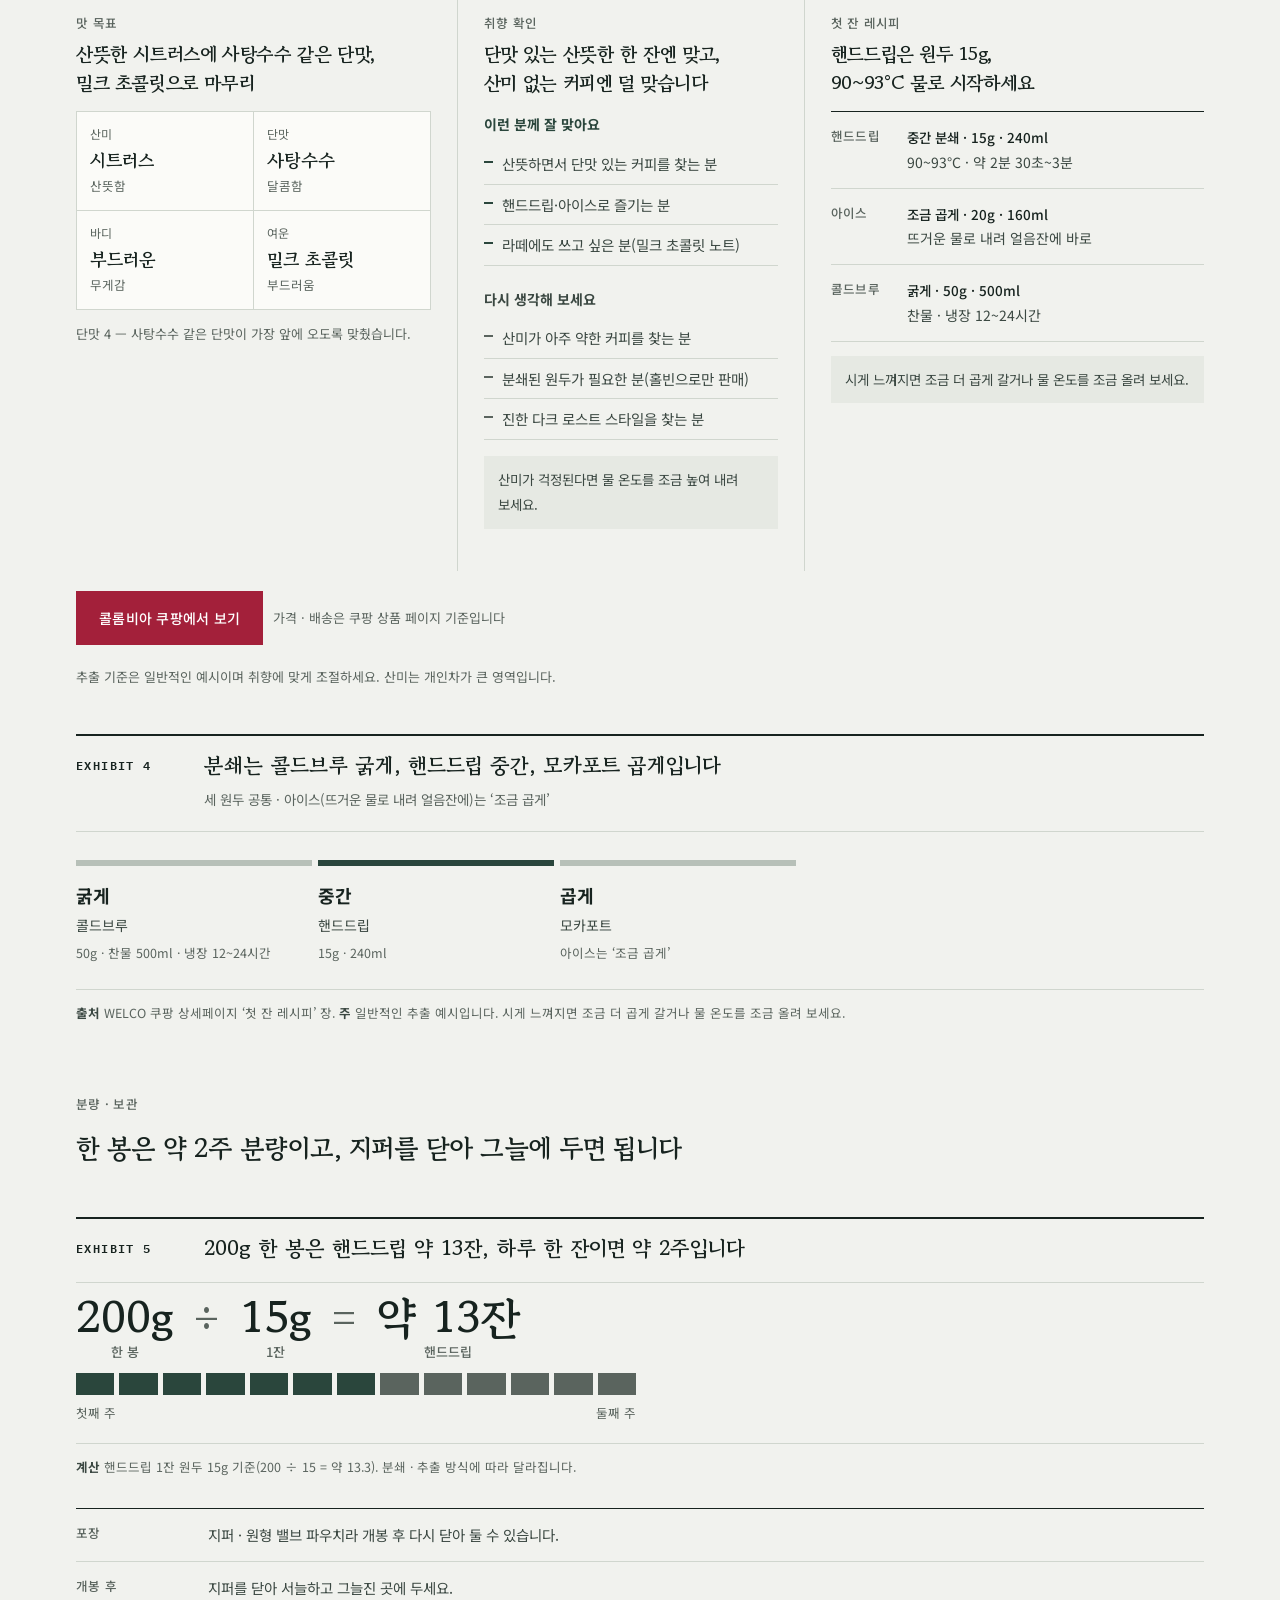
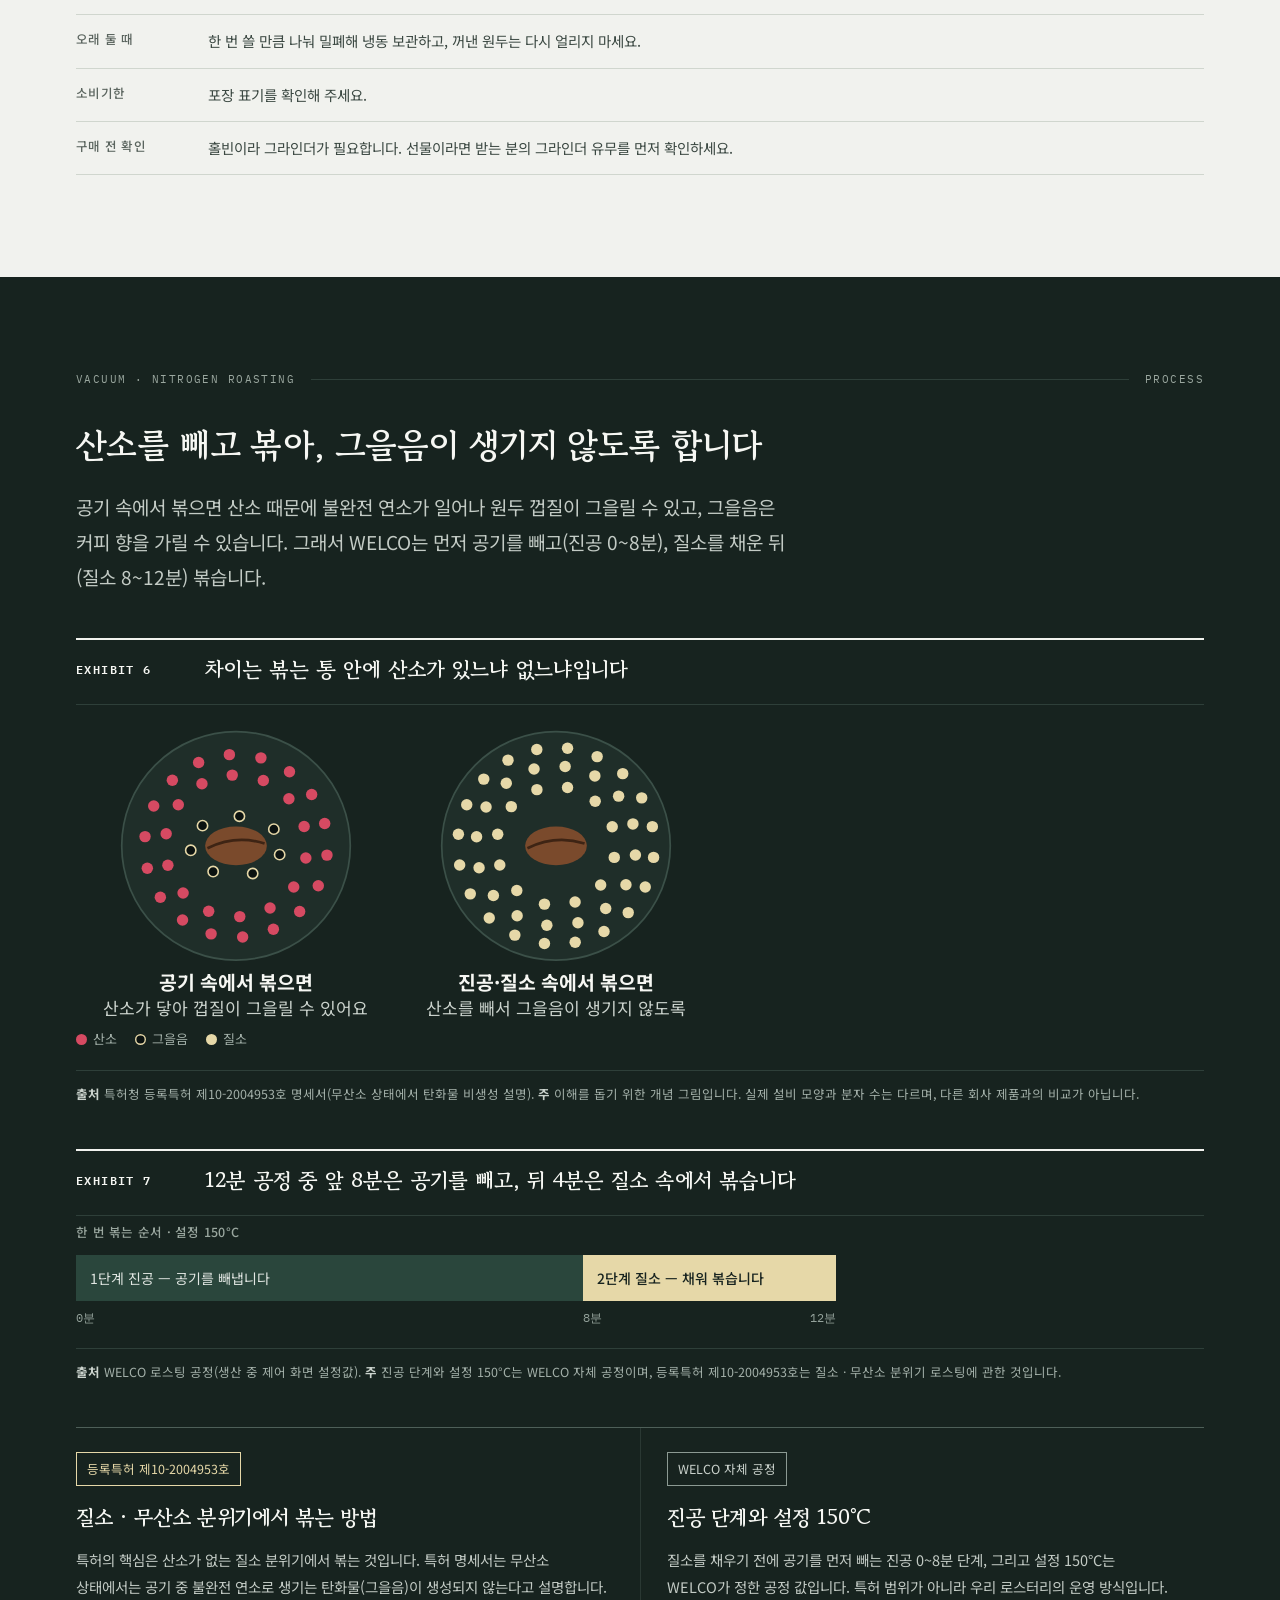
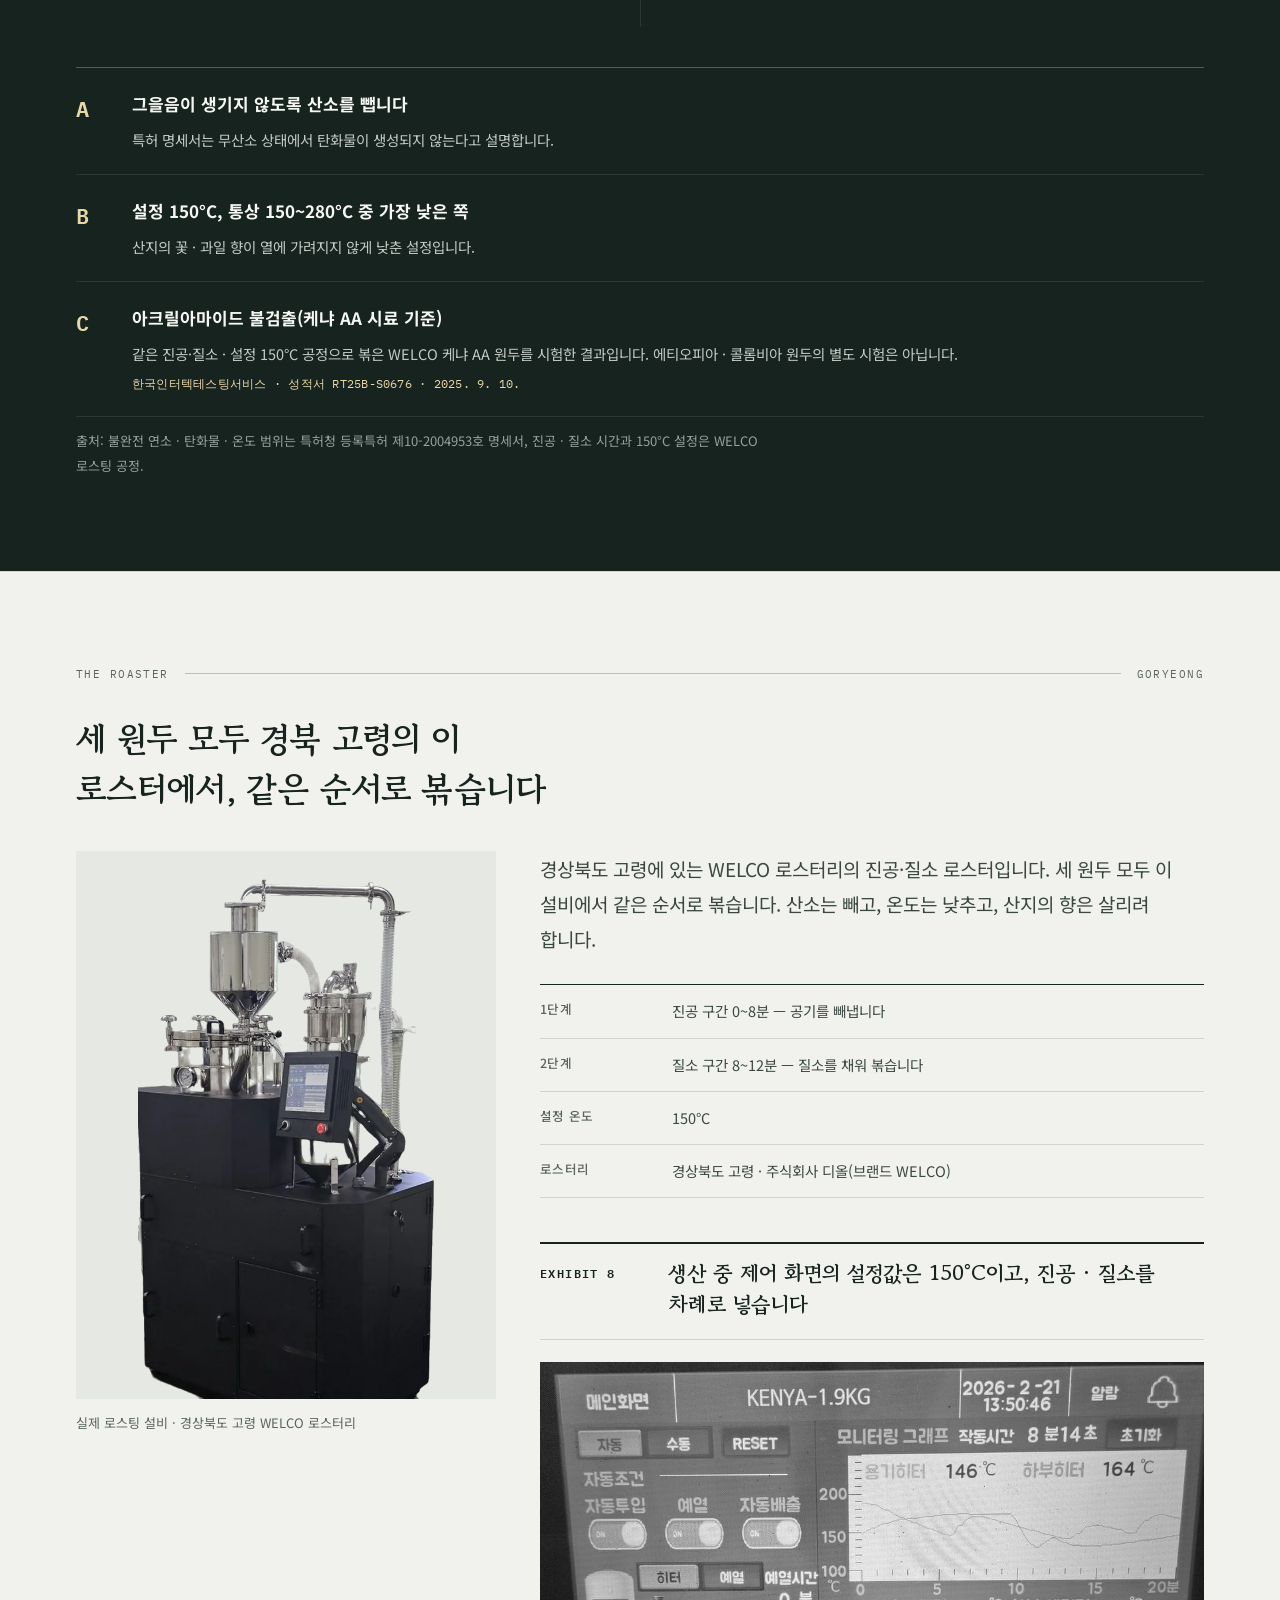
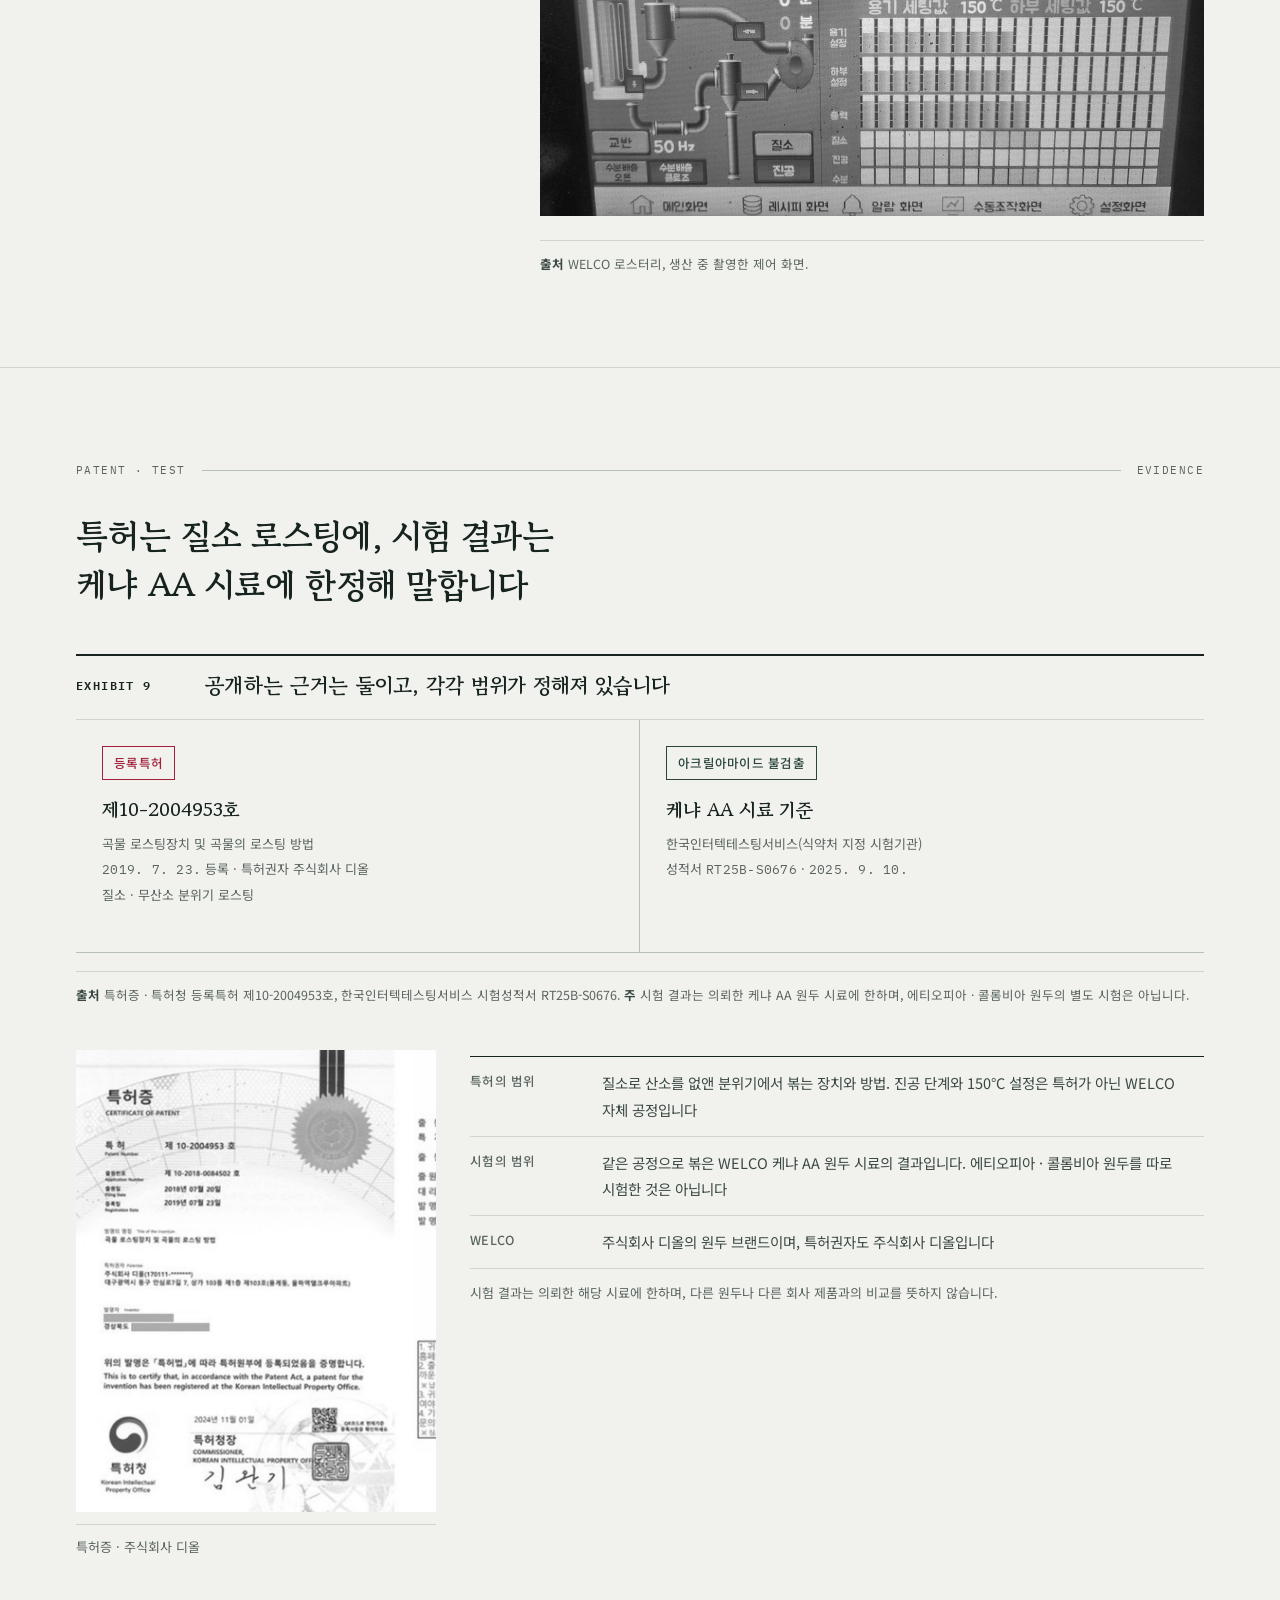
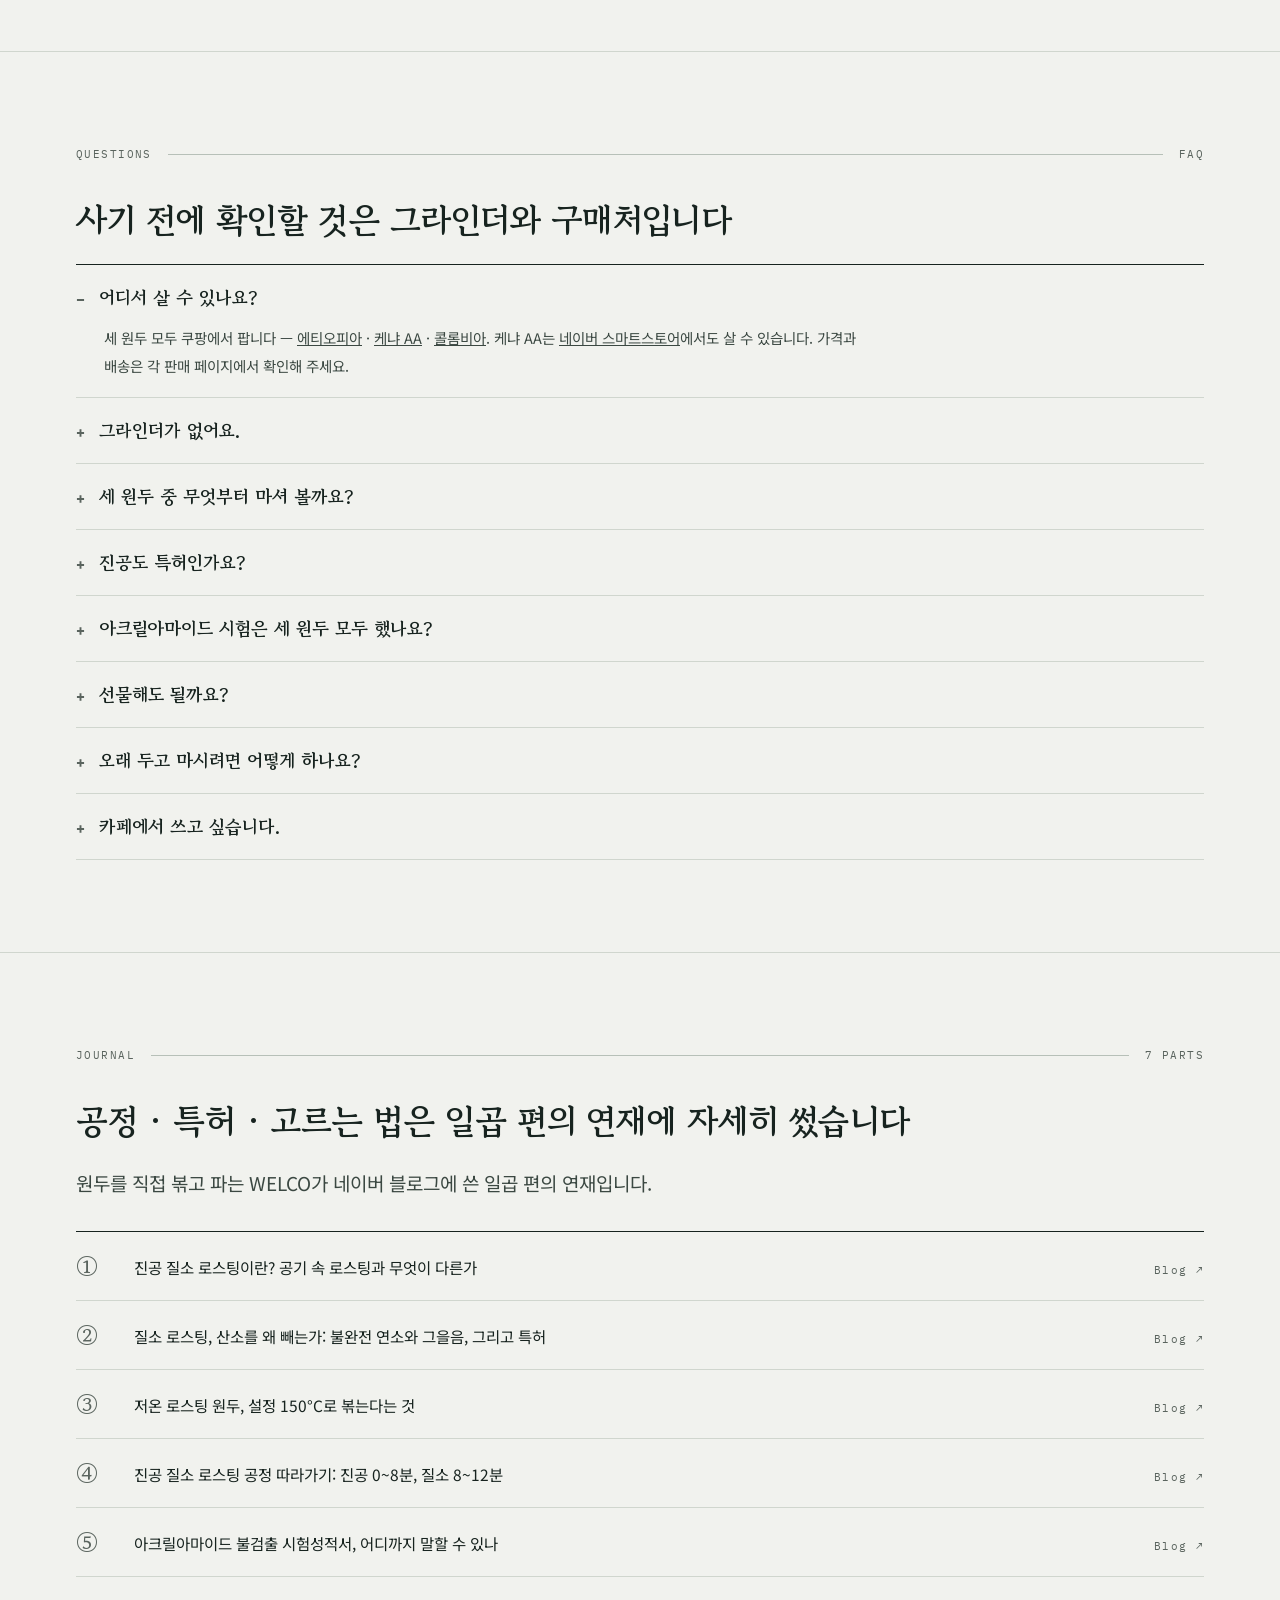
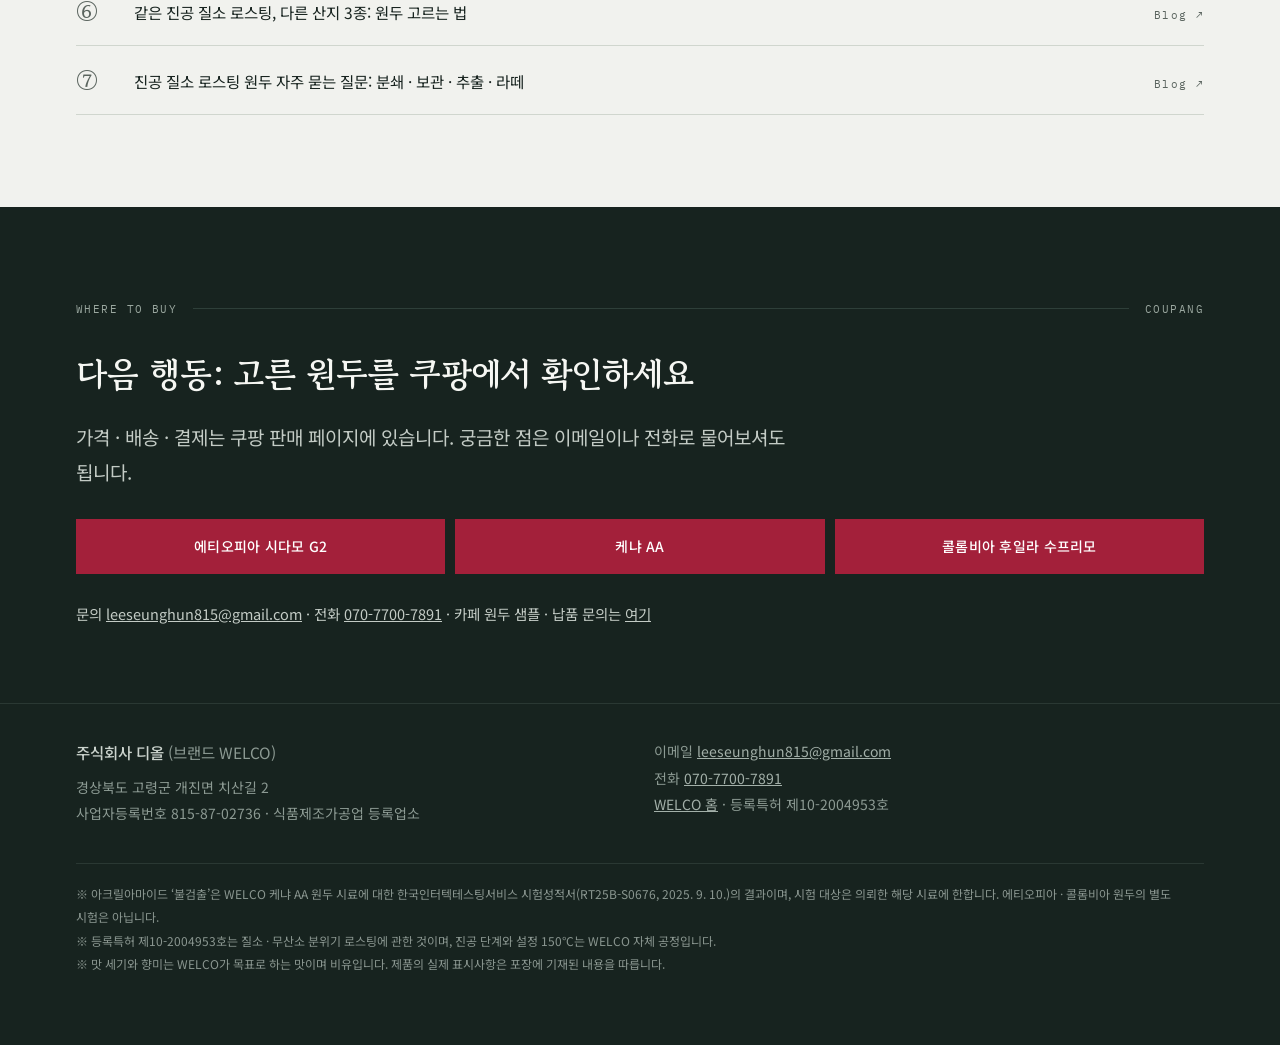
==== commit 71b08cf4: "원두 이미지 속 '재스민' 글자를 '자스민'으로(쿠팡 v20 이미지로 교체)·공유 미리보기 이미지 갱신 Co-Authored-By: Claude Opus 5.5 <noreply@a" ====
--- a/shop.html
+++ b/shop.html
@@ -17,11 +17,11 @@
 <head>
 <meta charset="utf-8">
 <meta name="viewport" content="width=device-width, initial-scale=1">
-<title>WELCO 원두 3종 — 산소를 뺀 방에서 볶은 싱글오리진 | 에티오피아 · 케냐 · 콜롬비아</title>
+<title>WELCO 원두 3종 — 산소가 없는 진공에서 볶은 싱글오리진 | 에티오피아 · 케냐 · 콜롬비아</title>
 <meta name="description" content="공기를 빼고(진공) 질소를 채운 뒤 설정 150°C로 볶은 WELCO 싱글오리진 홀빈 200g. 에티오피아 시다모 G2 · 케냐 AA · 콜롬비아 후일라 수프리모의 맛 지도와 추출법, 질소 로스팅 등록특허 제10-2004953호. 구매는 쿠팡에서.">
-<meta property="og:title" content="WELCO — 산소를 뺀 방에서 볶은 싱글오리진">
+<meta property="og:title" content="WELCO — 산소가 없는 진공에서 볶은 싱글오리진">
 <meta property="og:description" content="에티오피아 · 케냐 · 콜롬비아. 같은 진공·질소 공법, 산지만 다른 세 가지 원두.">
-<meta property="og:image" content="https://welco-coffee.github.io/assets/img/og-lineup.jpg">
+<meta property="og:image" content="https://welco-coffee.github.io/assets/img/og-lineup.jpg?v=1116">
 <meta property="og:url" content="https://welco-coffee.github.io/shop.html">
 <meta property="og:type" content="website">
 <meta property="og:locale" content="ko_KR">
@@ -40,7 +40,7 @@
       "@id": "https://welco-coffee.github.io/shop.html#ethiopia",
       "name": "WELCO 에티오피아 시다모 G2 원두 (홀빈 200g)",
       "brand": {"@type": "Brand", "name": "WELCO"},
-      "image": "https://welco-coffee.github.io/assets/img/ethiopia-01.webp",
+      "image": "https://welco-coffee.github.io/assets/img/ethiopia-01.webp?v=1116",
       "description": "자스민 · 레몬·베리 · 홍차. 해발 1,500~2,200m 시다모 고원 G2 워시드를 진공·질소, 설정 150°C로 볶은 홀빈.",
       "manufacturer": {"@type": "Organization", "name": "주식회사 디올"},
       "offers": {"@type": "Offer", "url": "https://www.coupang.com/vp/products/9765493123", "seller": {"@type": "Organization", "name": "주식회사 디올"}}
@@ -50,7 +50,7 @@
       "@id": "https://welco-coffee.github.io/shop.html#kenya",
       "name": "WELCO 케냐 AA 원두 (홀빈 200g)",
       "brand": {"@type": "Brand", "name": "WELCO"},
-      "image": "https://welco-coffee.github.io/assets/img/kenya-01.webp",
+      "image": "https://welco-coffee.github.io/assets/img/kenya-01.webp?v=1116",
       "description": "자몽·포도 · 황설탕·아몬드. 케냐 AA를 진공·질소, 설정 150°C로 볶은 홀빈.",
       "manufacturer": {"@type": "Organization", "name": "주식회사 디올"},
       "offers": {"@type": "Offer", "url": "https://www.coupang.com/vp/products/9252103197", "seller": {"@type": "Organization", "name": "주식회사 디올"}}
@@ -60,7 +60,7 @@
       "@id": "https://welco-coffee.github.io/shop.html#colombia",
       "name": "WELCO 콜롬비아 후일라 수프리모 원두 (홀빈 200g)",
       "brand": {"@type": "Brand", "name": "WELCO"},
-      "image": "https://welco-coffee.github.io/assets/img/colombia-01.webp",
+      "image": "https://welco-coffee.github.io/assets/img/colombia-01.webp?v=1116",
       "description": "시트러스 · 사탕수수 · 밀크 초콜릿. 콜롬비아 후일라 수프리모 17/18 워시드를 진공·질소, 설정 150°C로 볶은 홀빈.",
       "manufacturer": {"@type": "Organization", "name": "주식회사 디올"},
       "offers": {"@type": "Offer", "url": "https://www.coupang.com/vp/products/9765914575", "seller": {"@type": "Organization", "name": "주식회사 디올"}}
@@ -355,7 +355,7 @@
     <div class="lineup">
       <!-- 에티오피아 -->
       <article class="card">
-        <div class="ph"><img src="assets/img/ethiopia-01.webp" alt="WELCO 에티오피아 — 자스민 향이 먼저 오도록, 산소 없이 볶은 에티오피아" width="800" height="800" loading="lazy" decoding="async"></div>
+        <div class="ph"><img src="assets/img/ethiopia-01.webp?v=1116" alt="WELCO 에티오피아 — 자스민 향이 먼저 오도록, 산소 없이 볶은 에티오피아" width="800" height="800" loading="lazy" decoding="async"></div>
         <div class="id">
           <span class="el sm leaf" aria-hidden="true"><span class="z"><span>G2</span><span></span></span><span class="sym">Et</span><span class="nm">ETHIOPIA</span></span>
           <div><p class="reg">동아프리카 · 시다모 G2 워시드</p><h3>에티오피아 시다모 G2</h3></div>
@@ -376,7 +376,7 @@
 
       <!-- 케냐 -->
       <article class="card">
-        <div class="ph"><img src="assets/img/kenya-01.webp" alt="WELCO 케냐 AA — 자몽·포도 향이 살아나도록, 산소 없이 볶은 케냐 AA" width="800" height="800" loading="lazy" decoding="async"></div>
+        <div class="ph"><img src="assets/img/kenya-01.webp?v=1116" alt="WELCO 케냐 AA — 자몽·포도 향이 살아나도록, 산소 없이 볶은 케냐 AA" width="800" height="800" loading="lazy" decoding="async"></div>
         <div class="id">
           <span class="el sm" aria-hidden="true"><span class="z"><span>AA</span><span></span></span><span class="sym">Ke</span><span class="nm">KENYA</span></span>
           <div><p class="reg">동아프리카 · 키암부·무랑가 AA FAQ 워시드</p><h3>케냐 AA</h3></div>
@@ -397,7 +397,7 @@
 
       <!-- 콜롬비아 -->
       <article class="card">
-        <div class="ph"><img src="assets/img/colombia-01.webp" alt="WELCO 콜롬비아 — 시트러스와 단맛을 살려, 산소 없이 볶은 콜롬비아" width="800" height="800" loading="lazy" decoding="async"></div>
+        <div class="ph"><img src="assets/img/colombia-01.webp?v=1116" alt="WELCO 콜롬비아 — 시트러스와 단맛을 살려, 산소 없이 볶은 콜롬비아" width="800" height="800" loading="lazy" decoding="async"></div>
         <div class="id">
           <span class="el sm ink" aria-hidden="true"><span class="z"><span>17/18</span><span></span></span><span class="sym">Co</span><span class="nm">COLOMBIA</span></span>
           <div><p class="reg">남아메리카 · 후일라 수프리모 17/18 워시드</p><h3>콜롬비아 후일라 수프리모</h3></div>
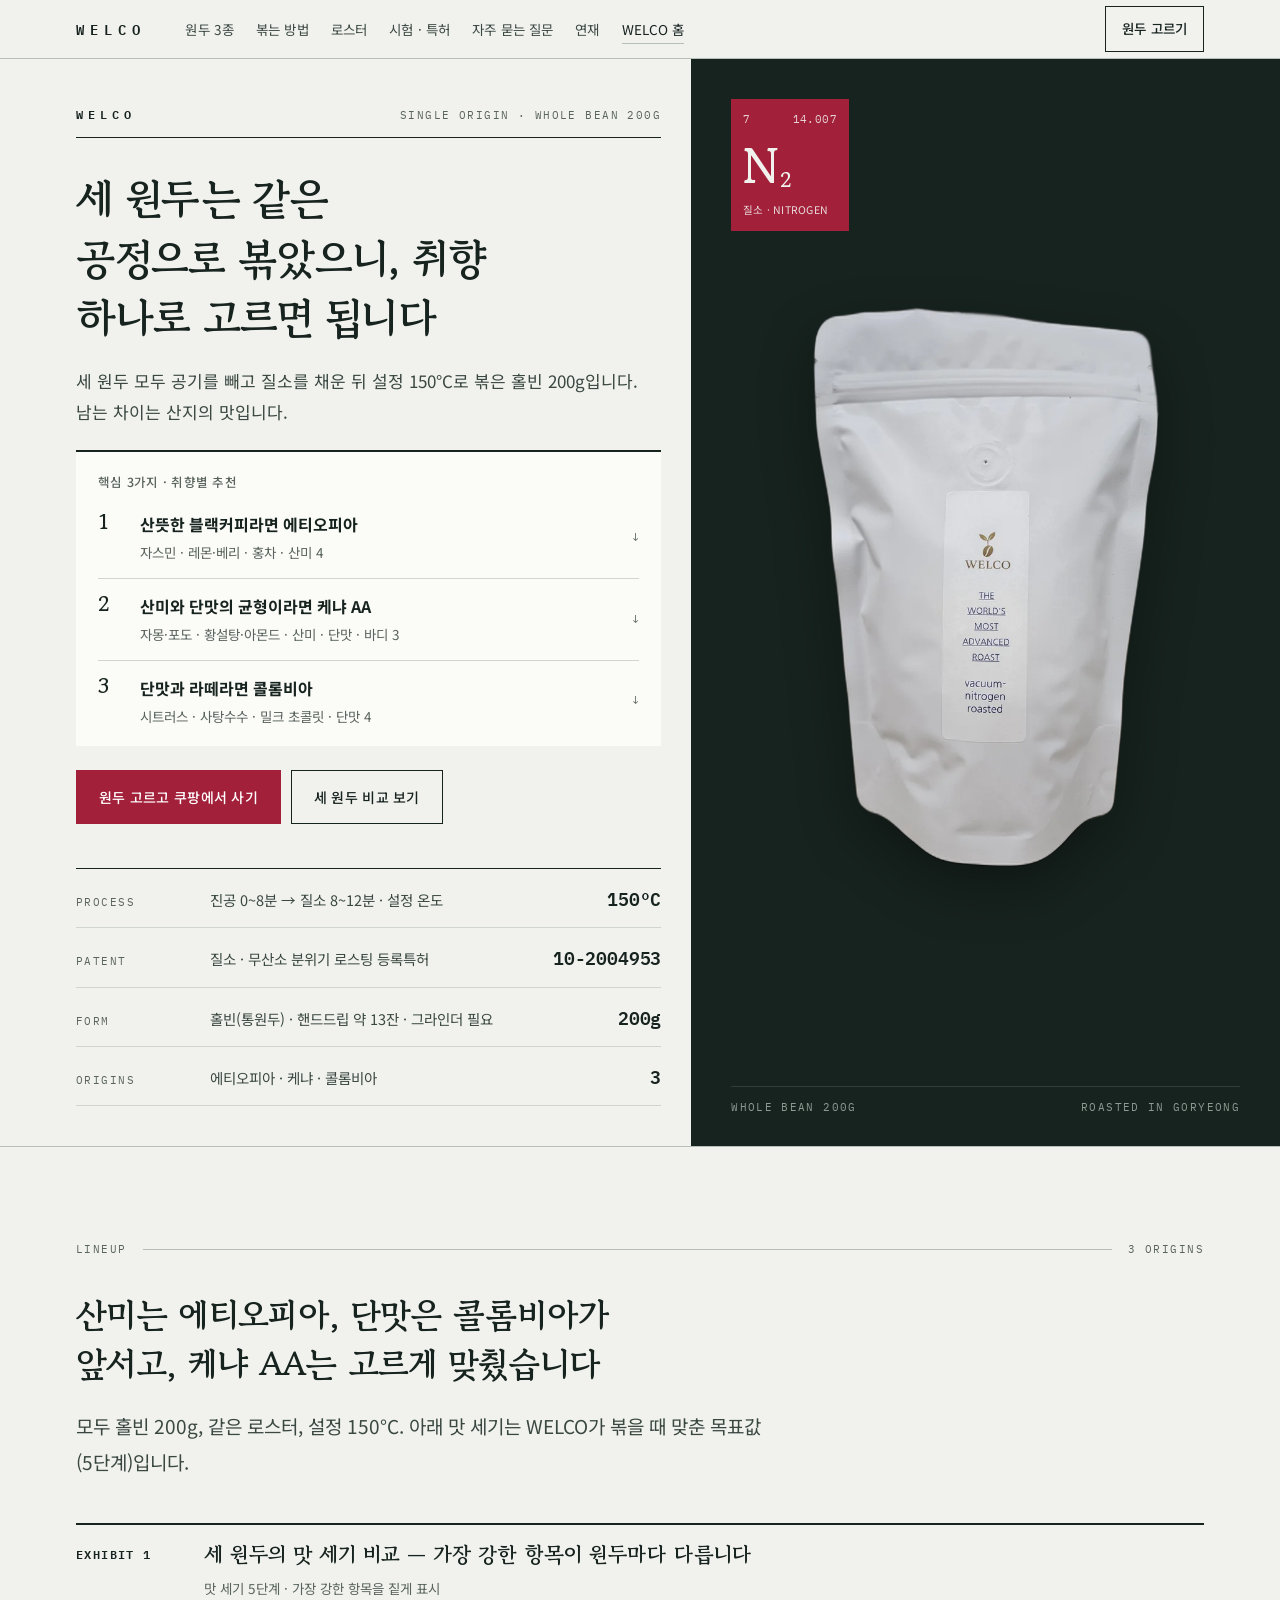
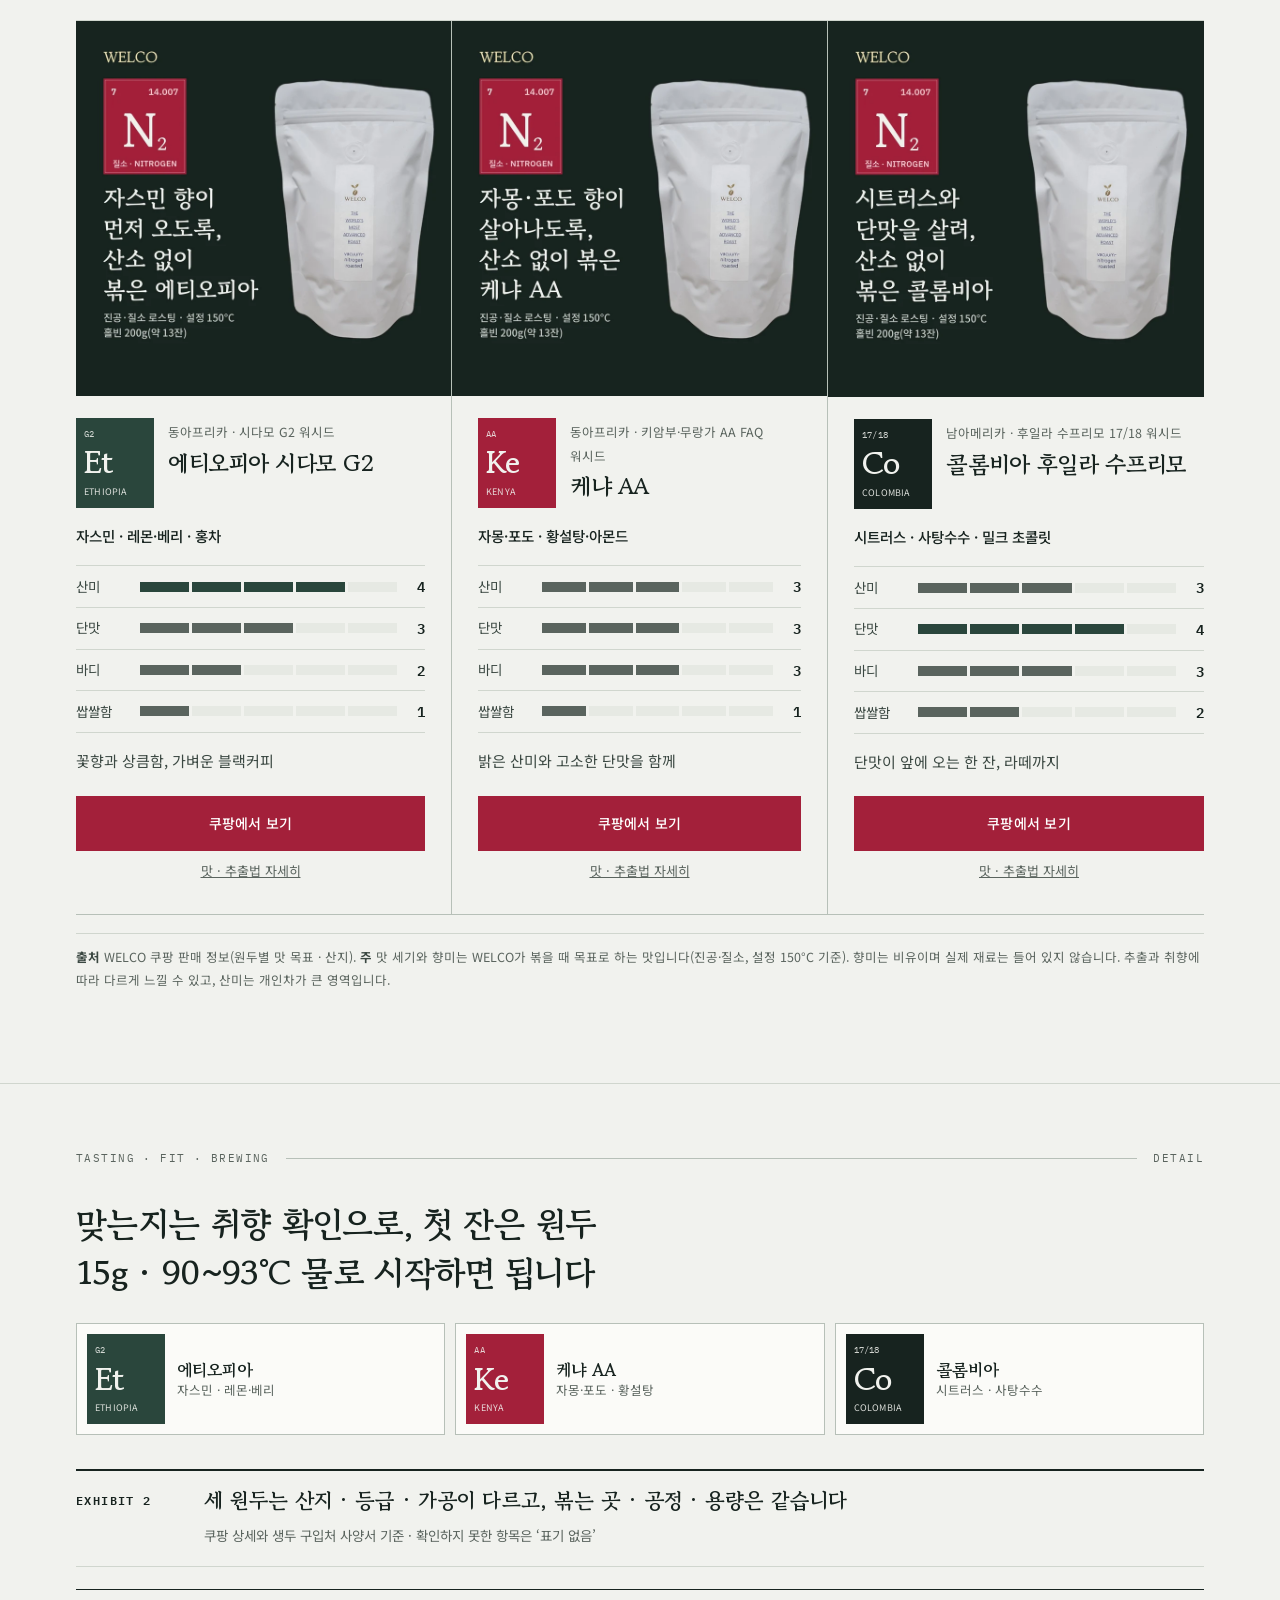
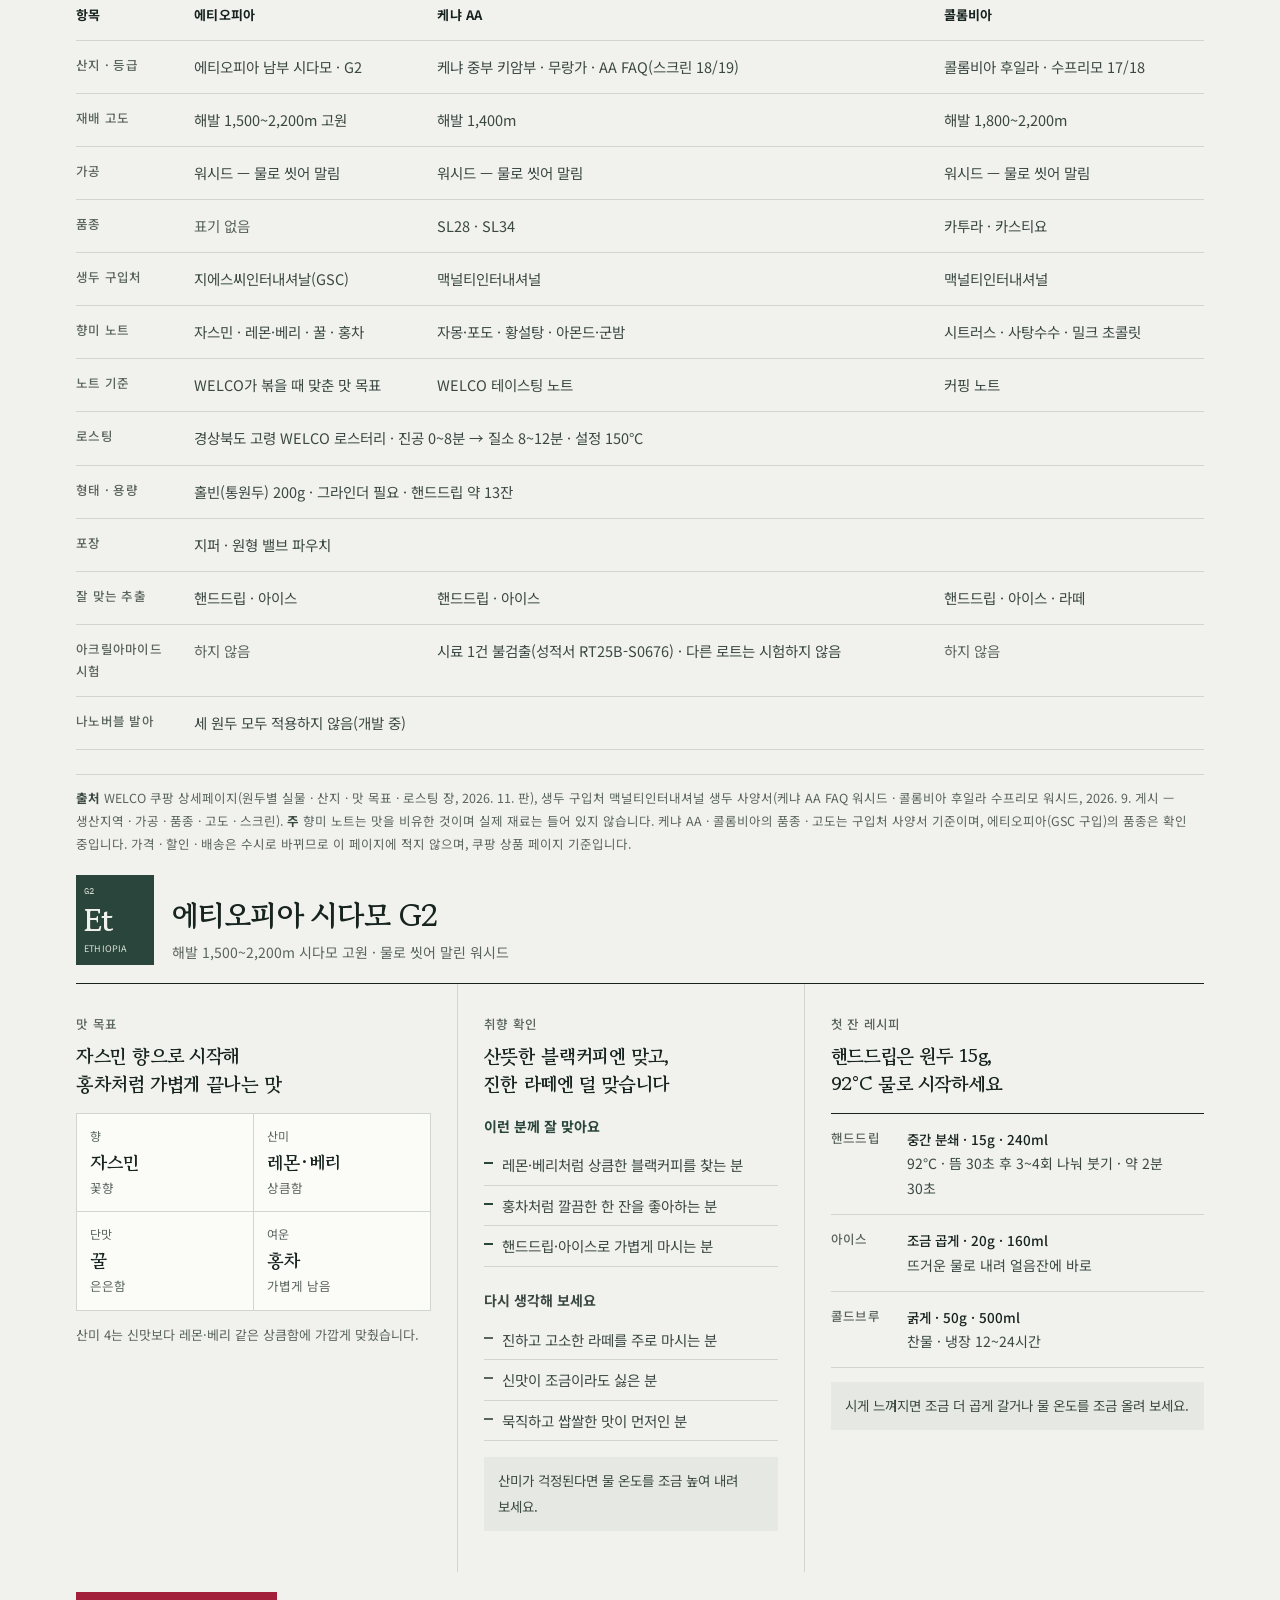
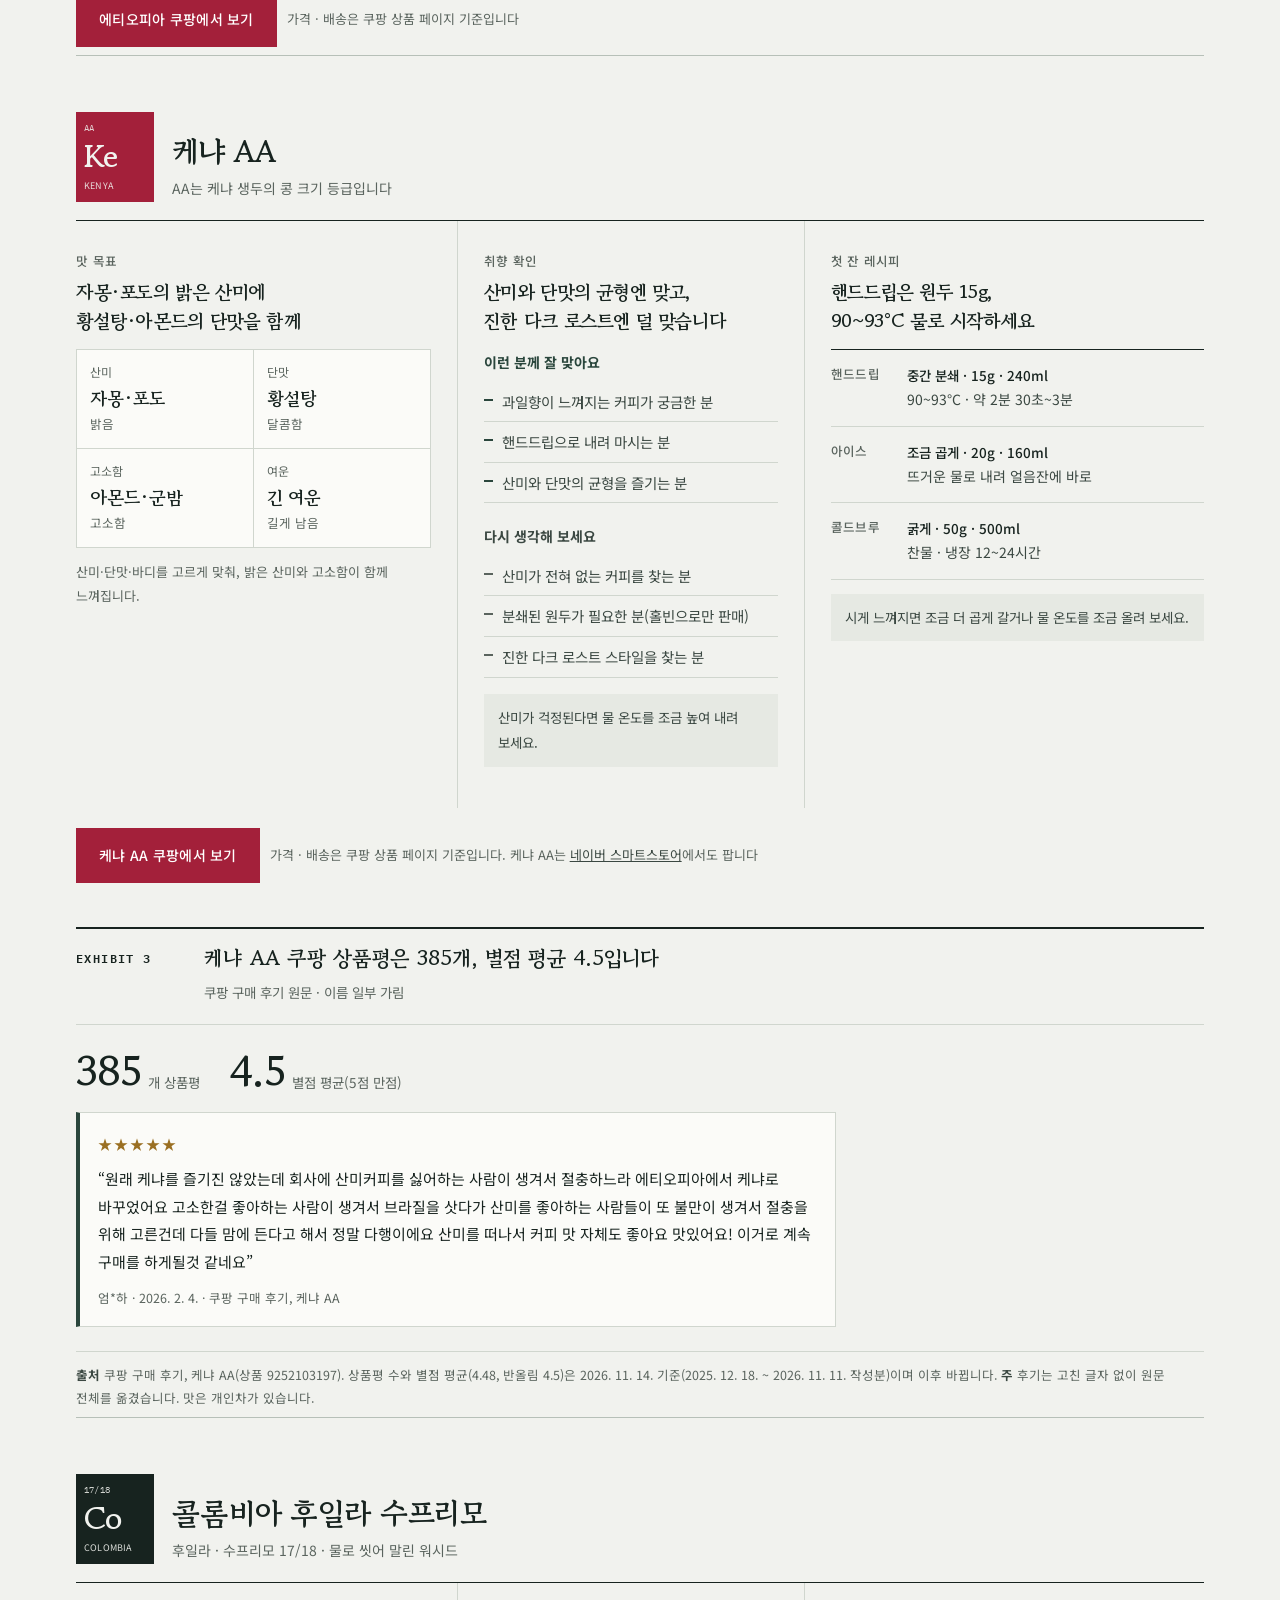
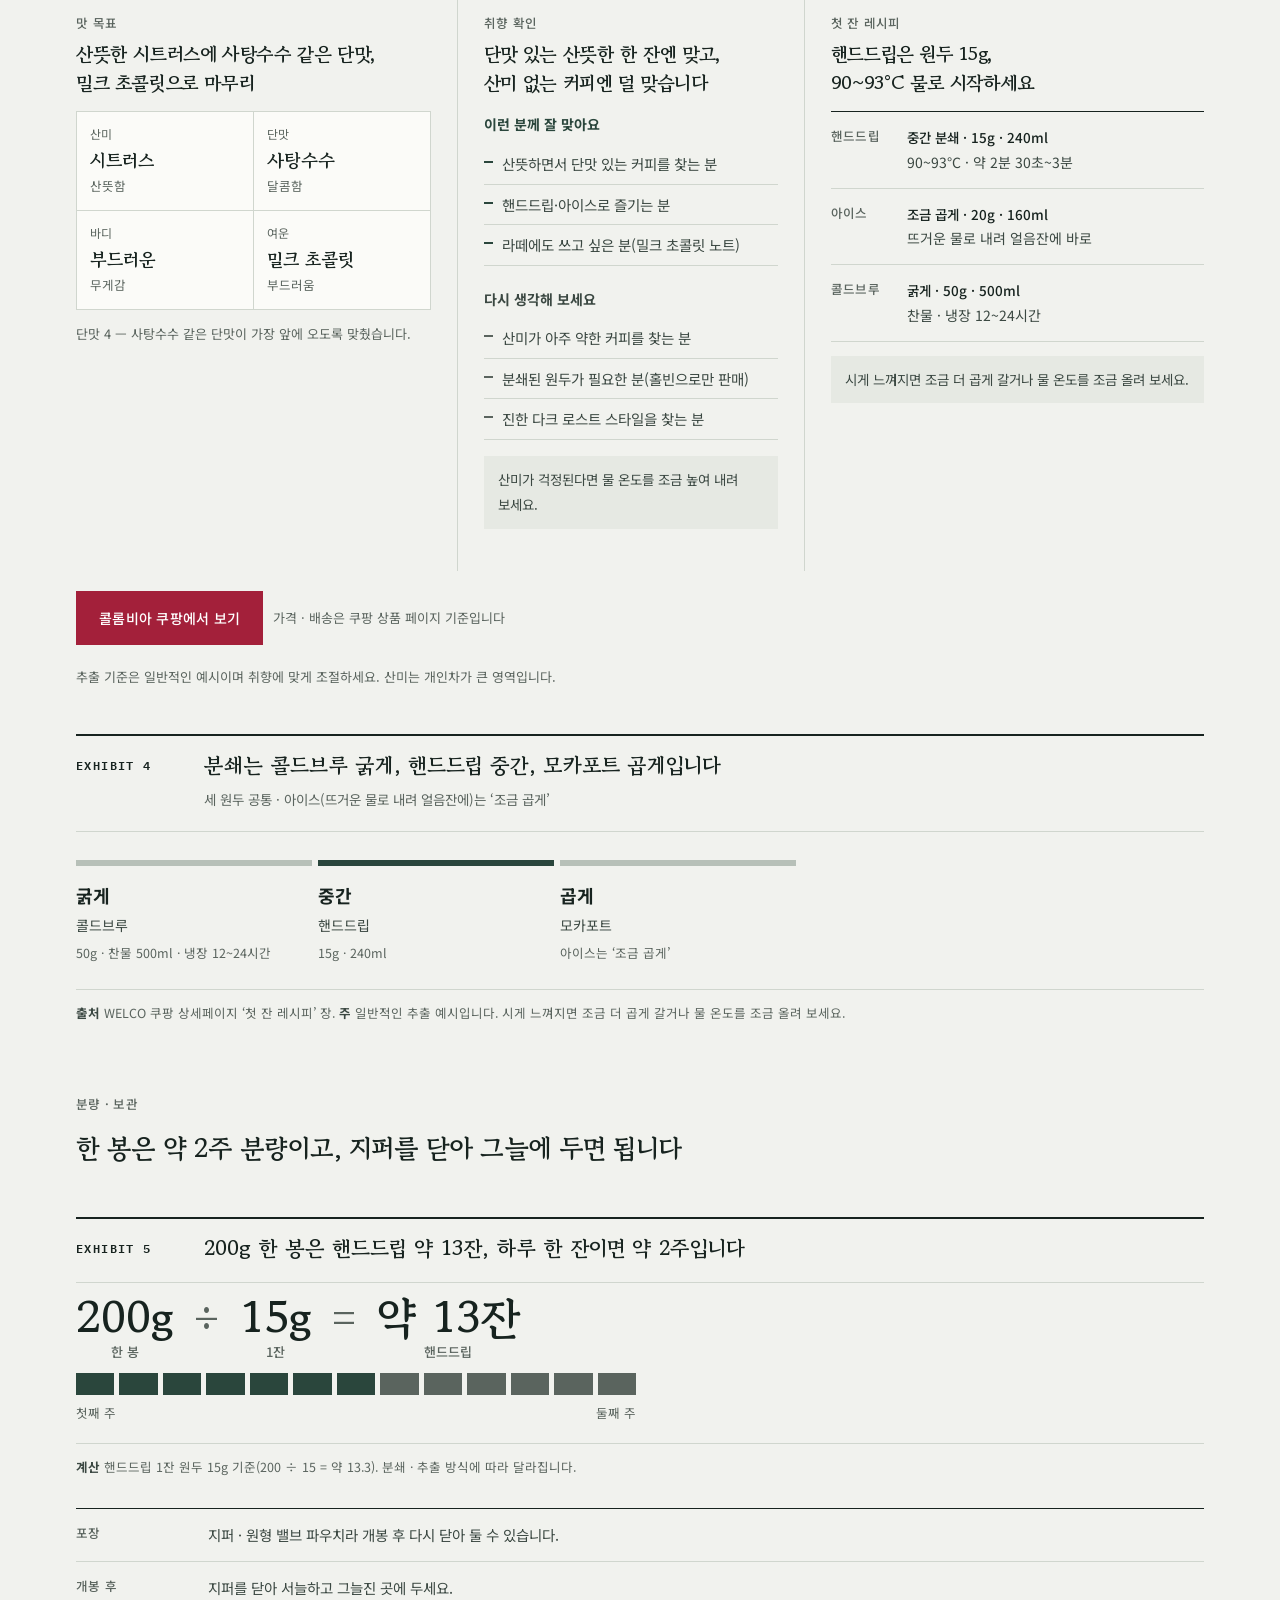
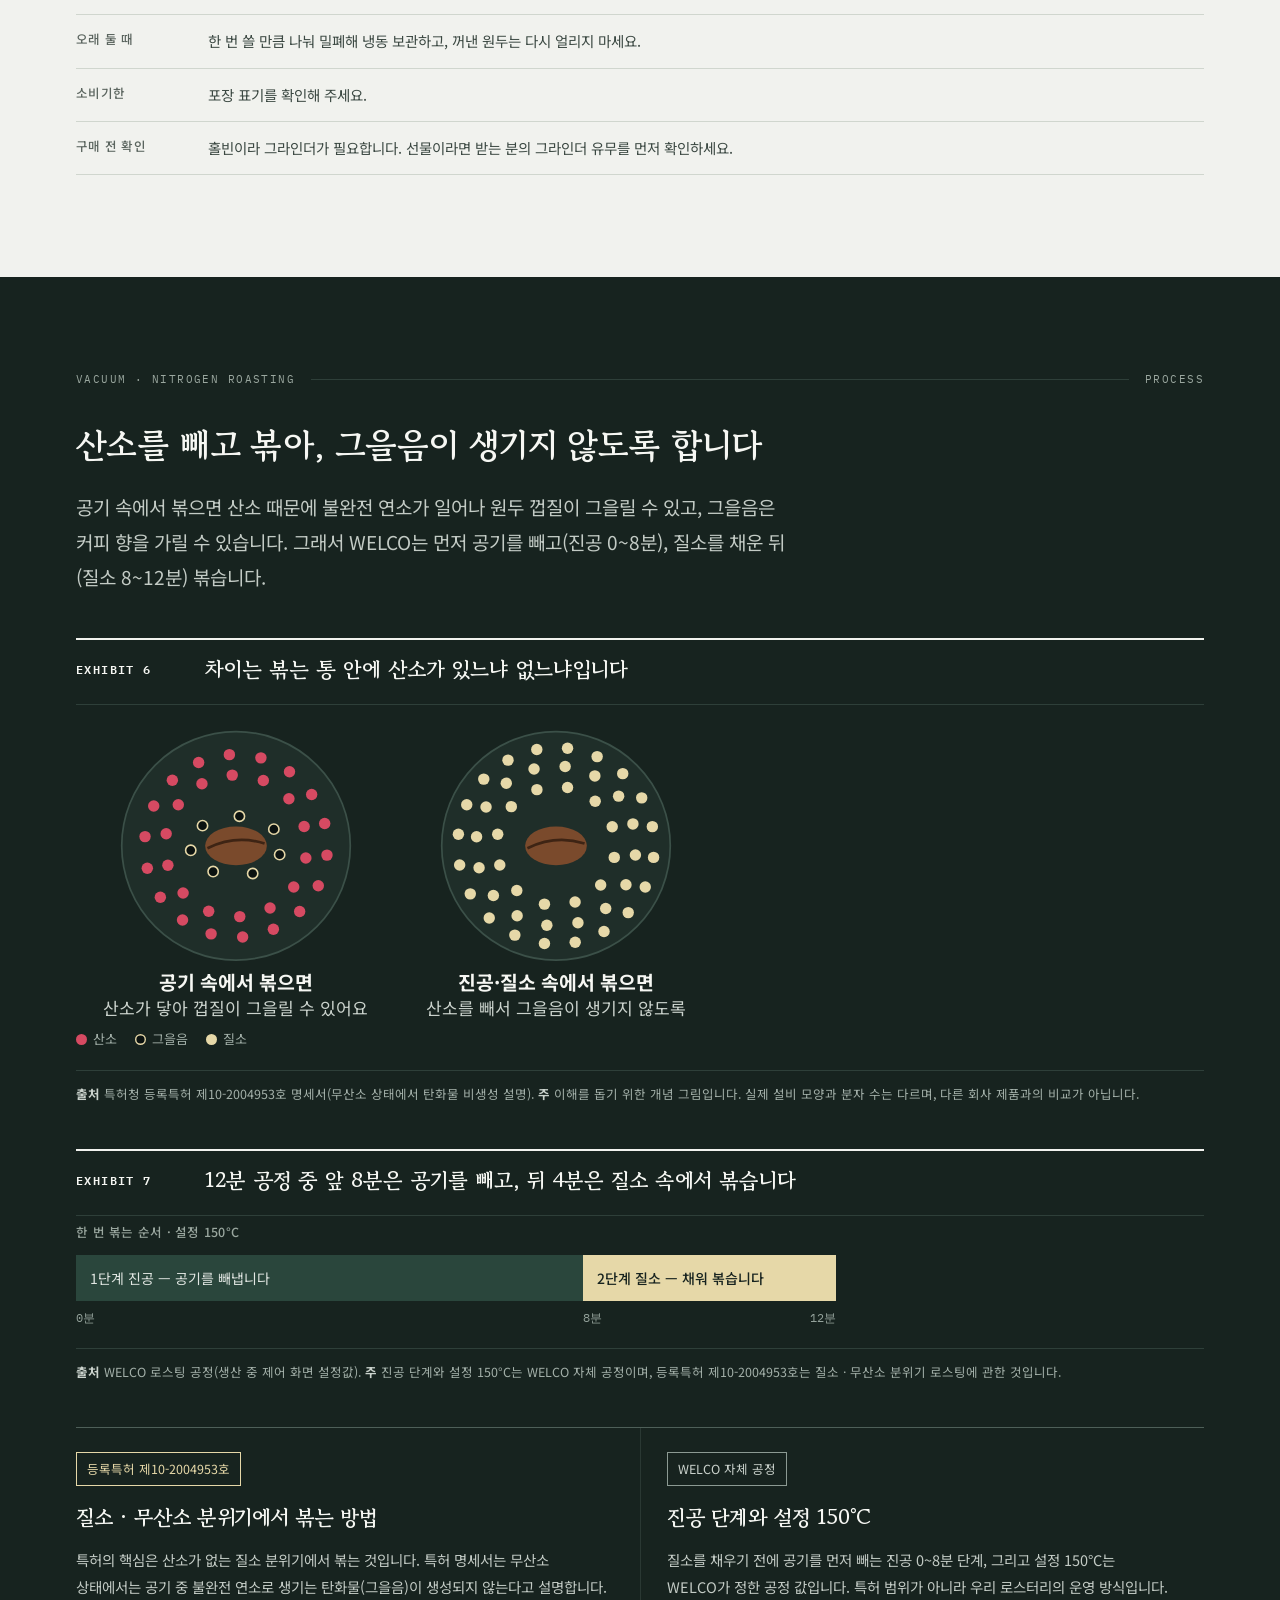
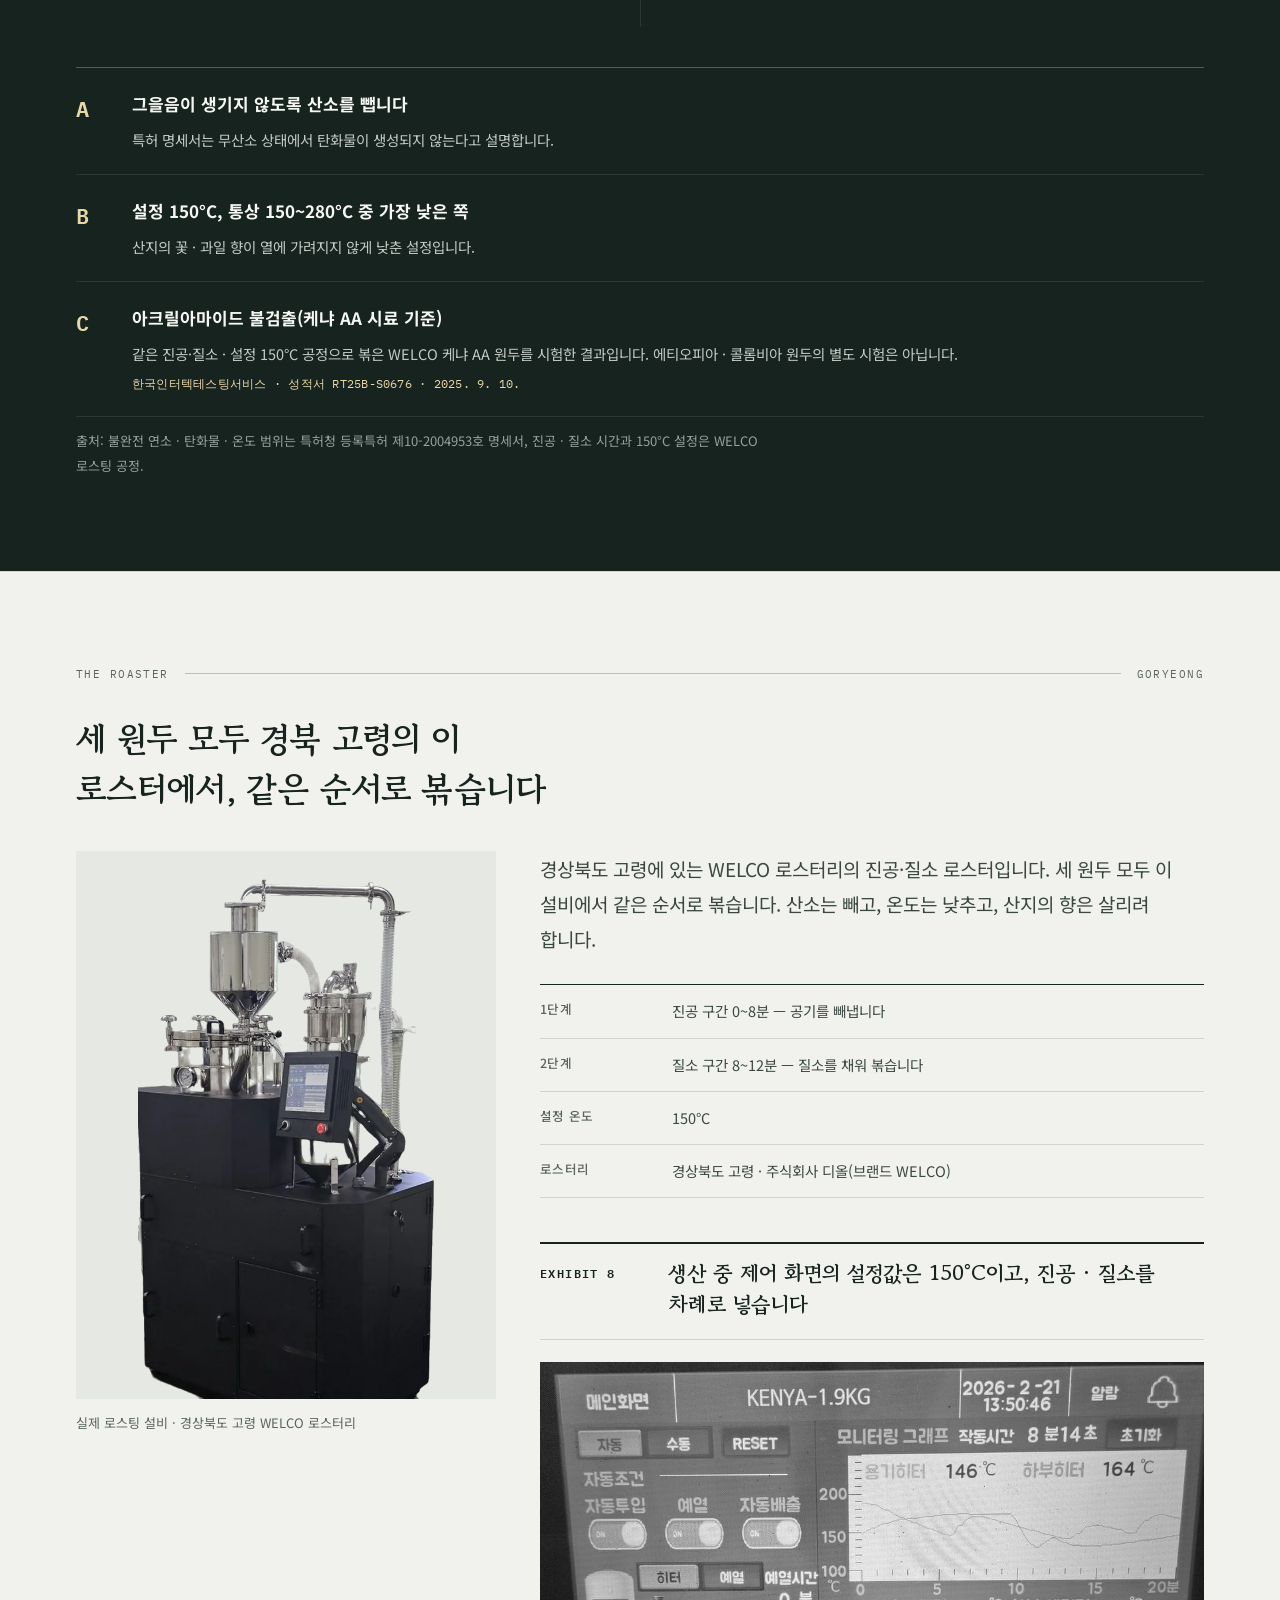
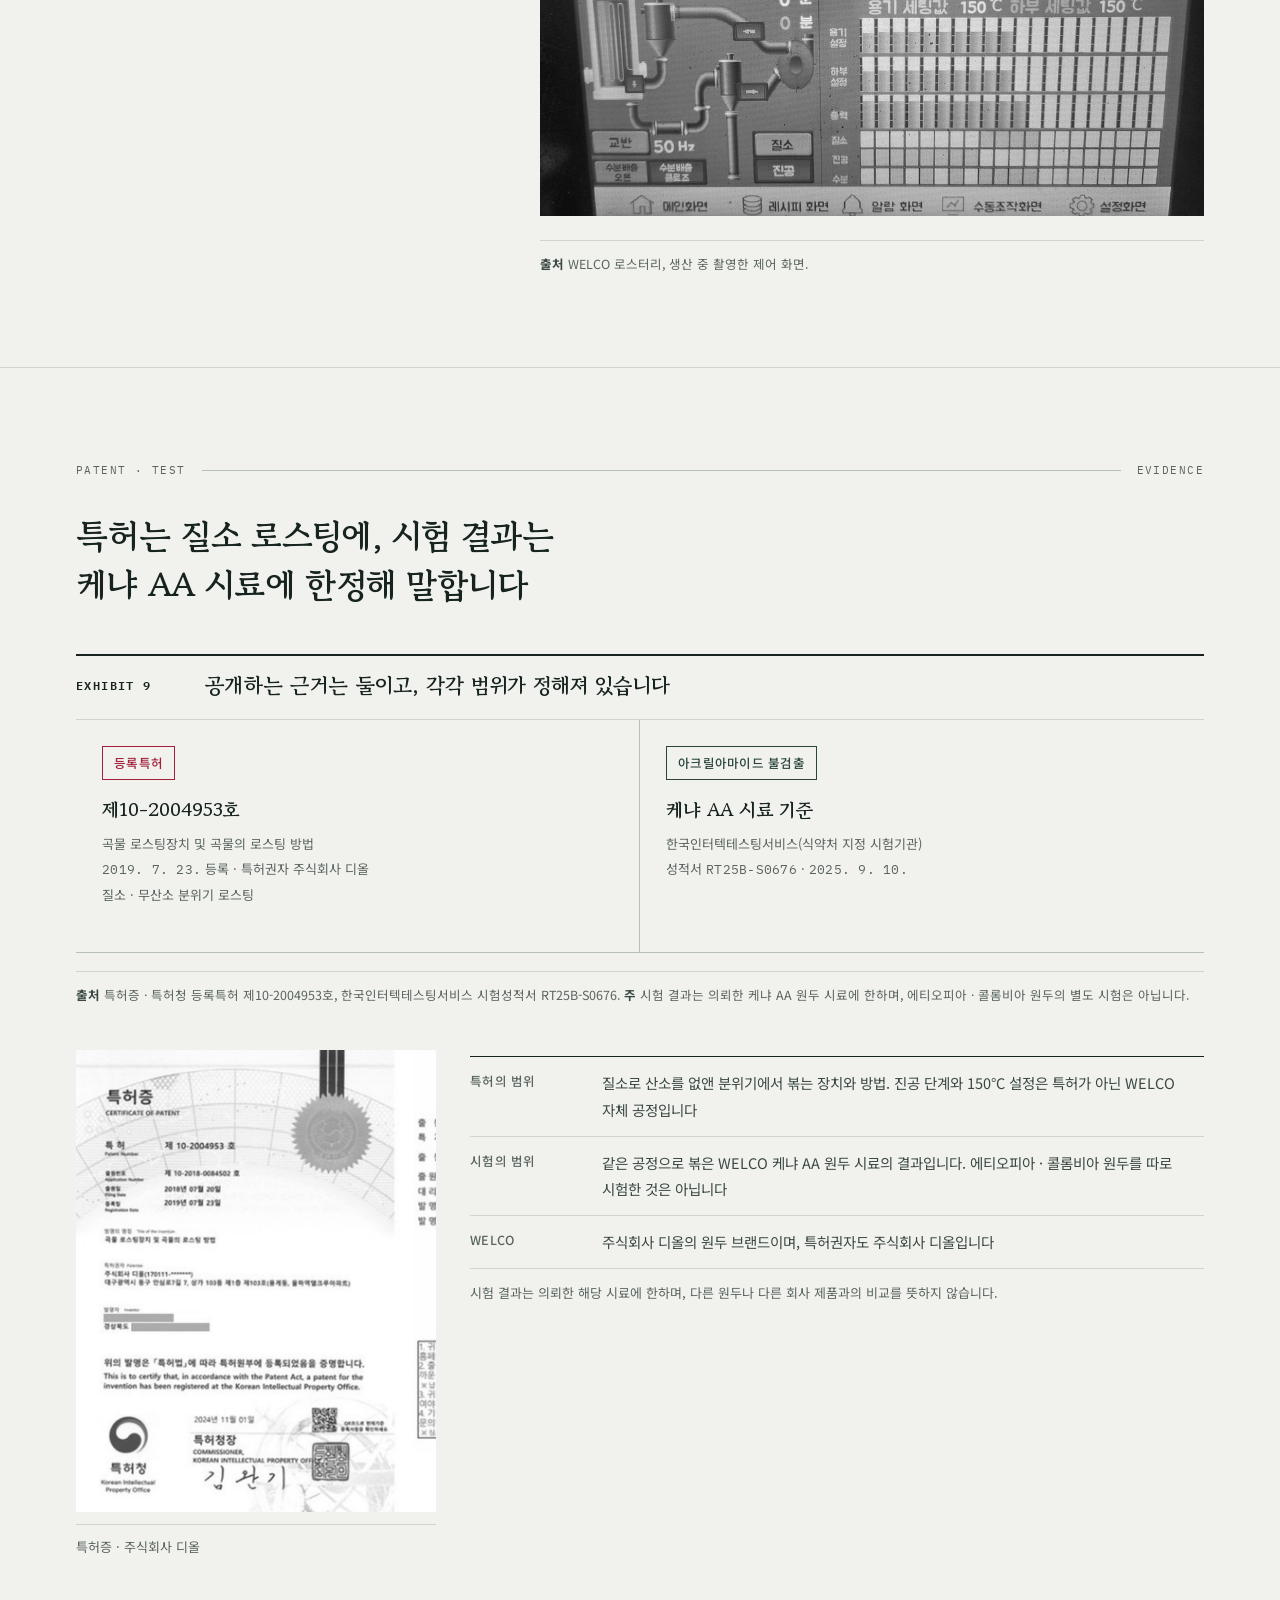
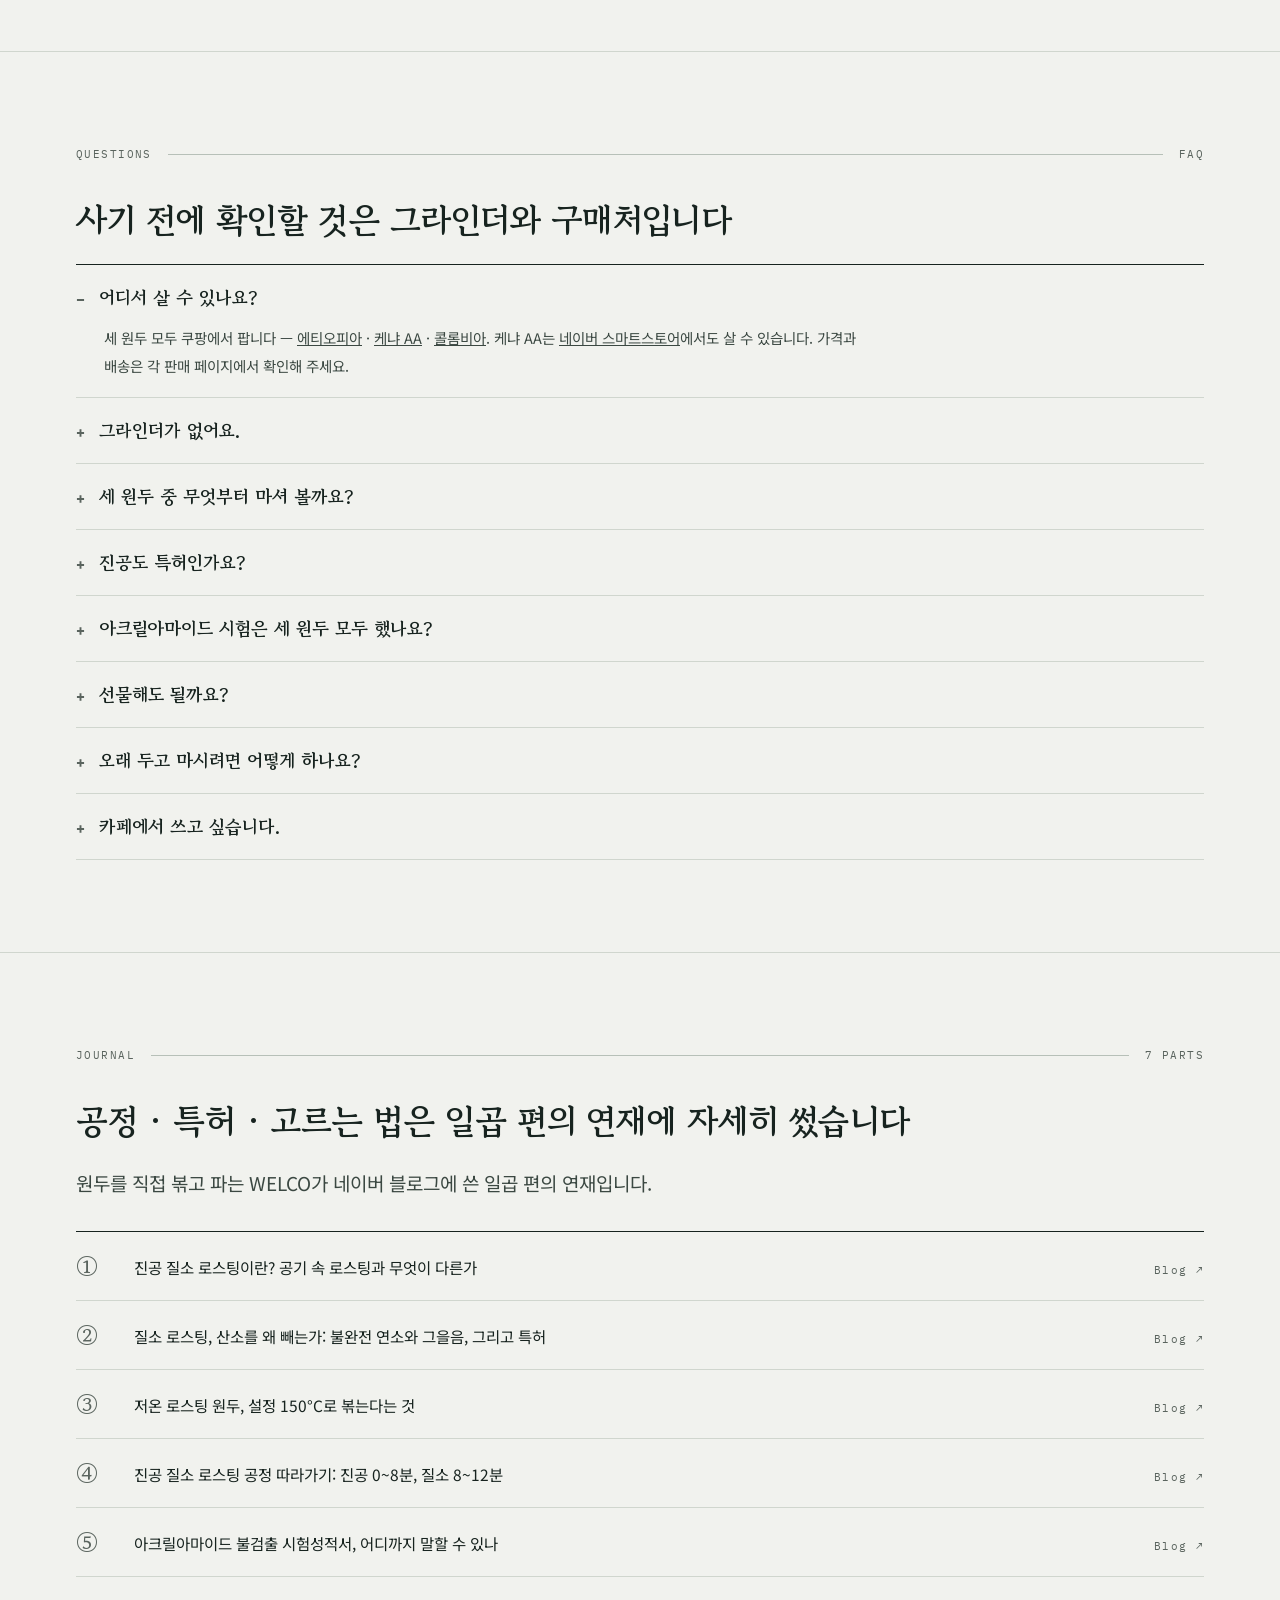
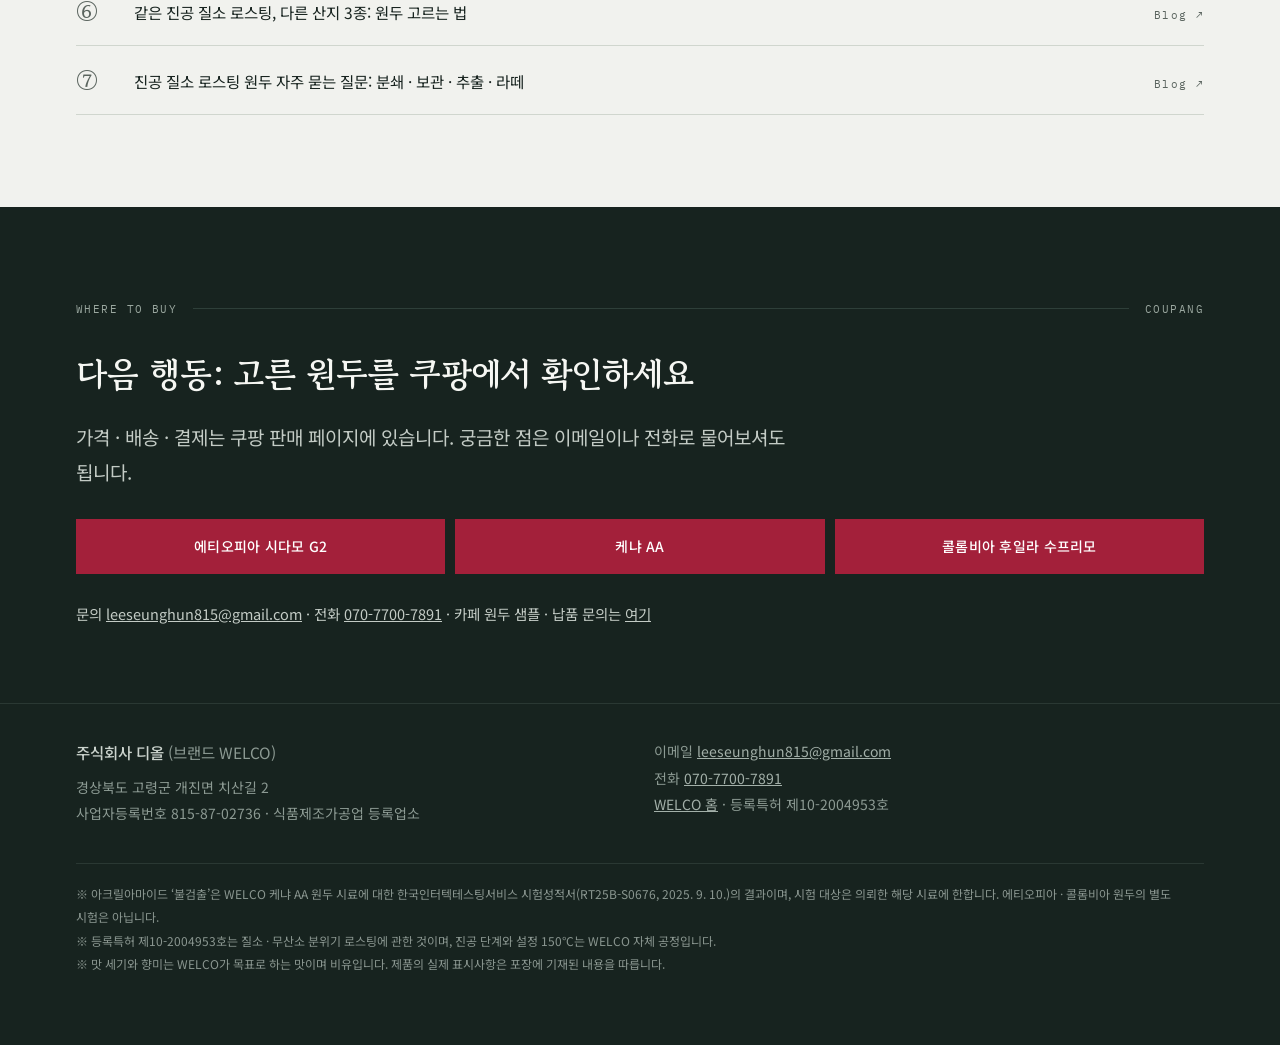
==== commit 47541fe5: "shop: 생두 사양서 출처 상품명을 실제 구매분(콜롬비아 후일라 수프리모 워시드)으로 정정" ====
--- a/shop.html
+++ b/shop.html
@@ -455,7 +455,7 @@
           </tbody>
         </table>
       </div>
-      <figcaption class="ex-src"><b>출처</b> WELCO 쿠팡 상세페이지(원두별 실물 · 산지 · 맛 목표 · 로스팅 장, 2026. 11. 판), 생두 구입처 맥널티인터내셔널 생두 사양서(케냐 AA FAQ 워시드 · 콜롬비아 수프리모 워시드, 2026. 9. 게시 — 생산지역 · 가공 · 품종 · 고도 · 스크린). <b>주</b> 향미 노트는 맛을 비유한 것이며 실제 재료는 들어 있지 않습니다. 케냐 AA · 콜롬비아의 품종 · 고도는 구입처 사양서 기준이며, 에티오피아(GSC 구입)의 품종은 확인 중입니다. 가격 · 할인 · 배송은 수시로 바뀌므로 이 페이지에 적지 않으며, 쿠팡 상품 페이지 기준입니다.</figcaption>
+      <figcaption class="ex-src"><b>출처</b> WELCO 쿠팡 상세페이지(원두별 실물 · 산지 · 맛 목표 · 로스팅 장, 2026. 11. 판), 생두 구입처 맥널티인터내셔널 생두 사양서(케냐 AA FAQ 워시드 · 콜롬비아 후일라 수프리모 워시드, 2026. 9. 게시 — 생산지역 · 가공 · 품종 · 고도 · 스크린). <b>주</b> 향미 노트는 맛을 비유한 것이며 실제 재료는 들어 있지 않습니다. 케냐 AA · 콜롬비아의 품종 · 고도는 구입처 사양서 기준이며, 에티오피아(GSC 구입)의 품종은 확인 중입니다. 가격 · 할인 · 배송은 수시로 바뀌므로 이 페이지에 적지 않으며, 쿠팡 상품 페이지 기준입니다.</figcaption>
     </figure>
 
     <!-- 에티오피아 -->
